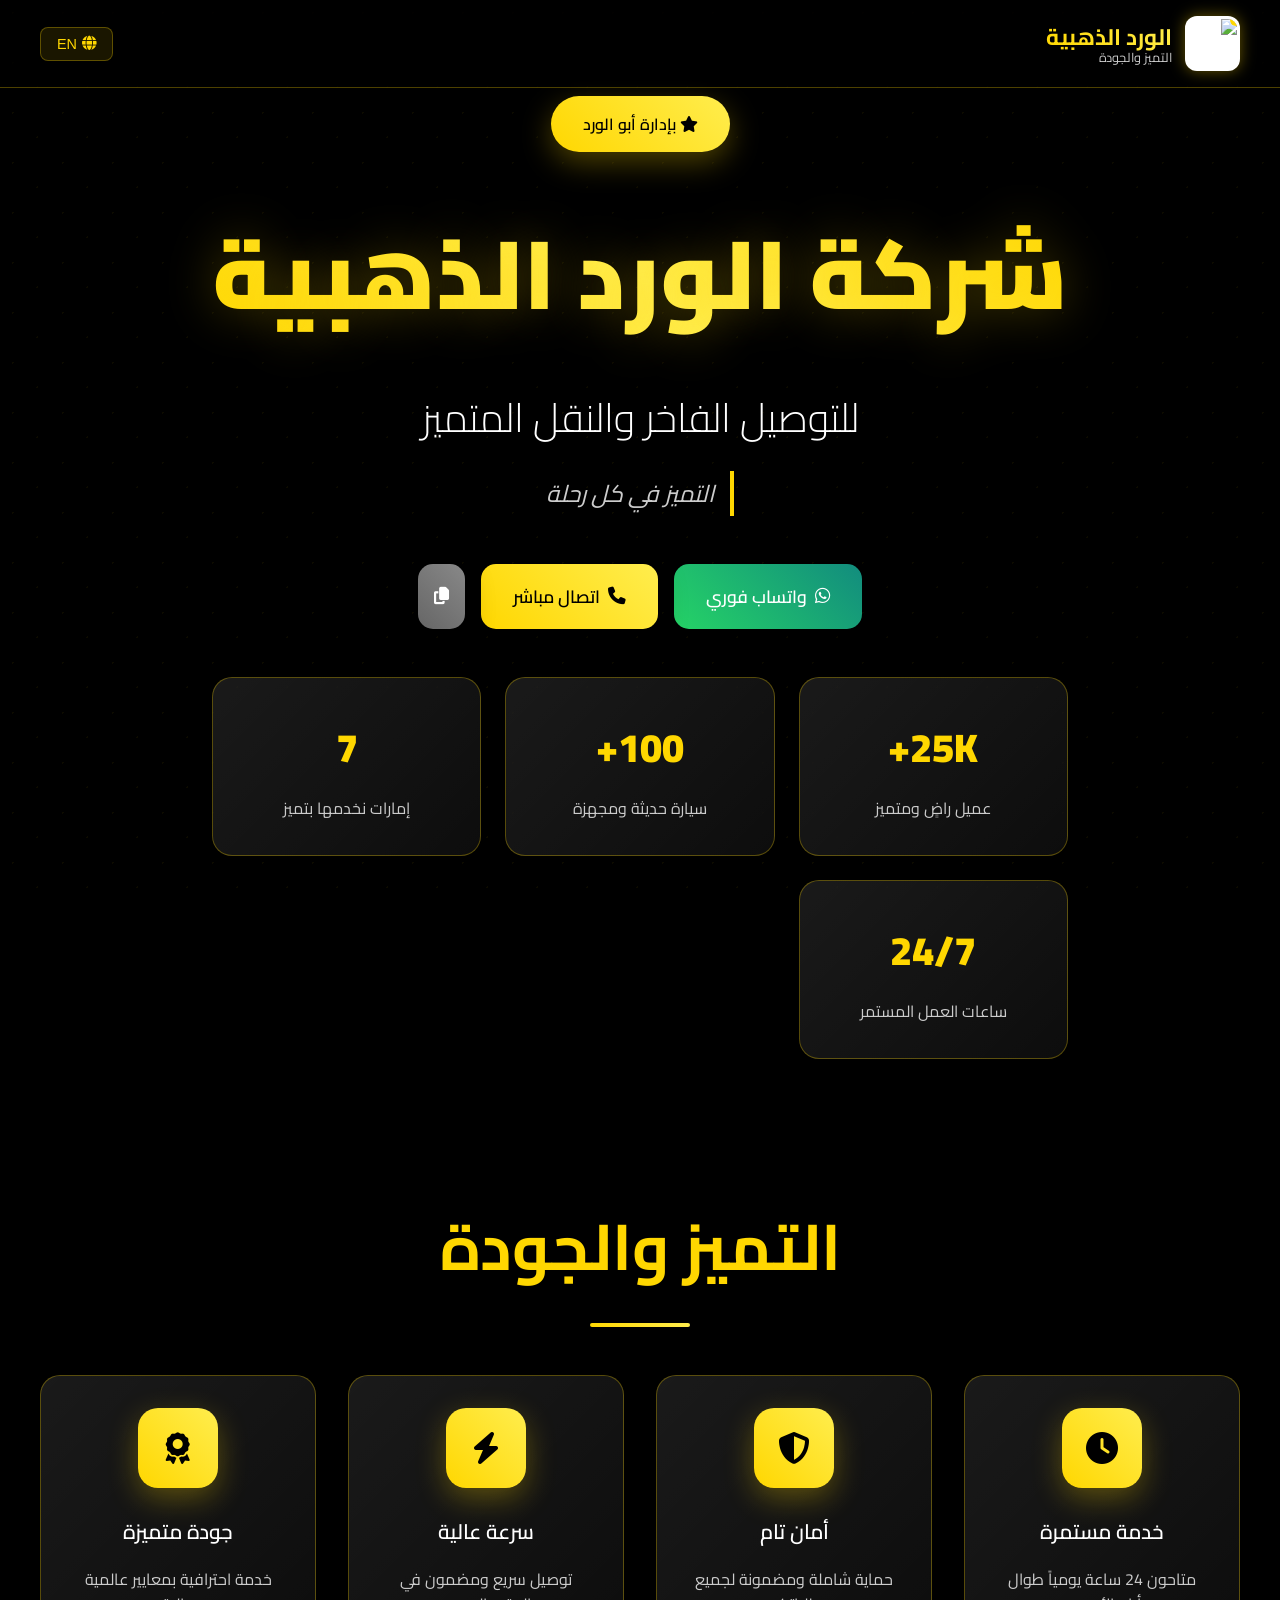
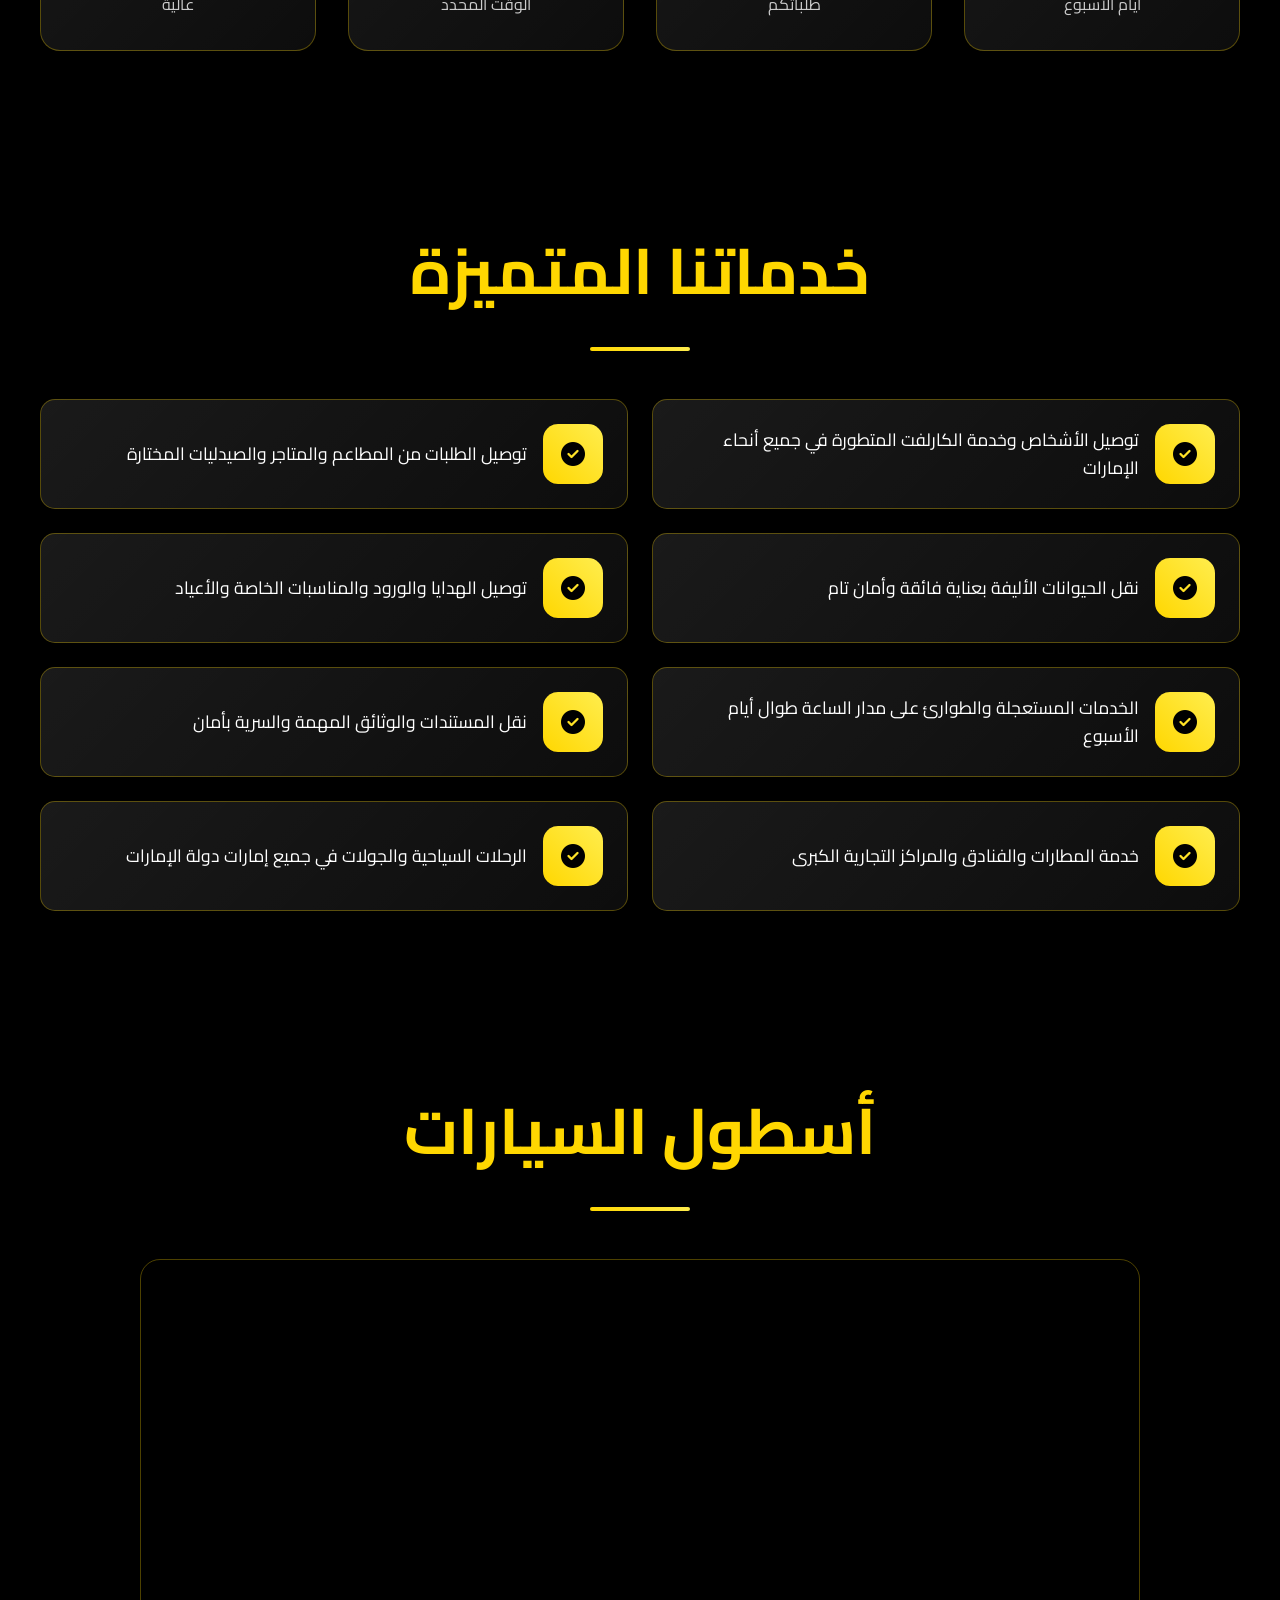
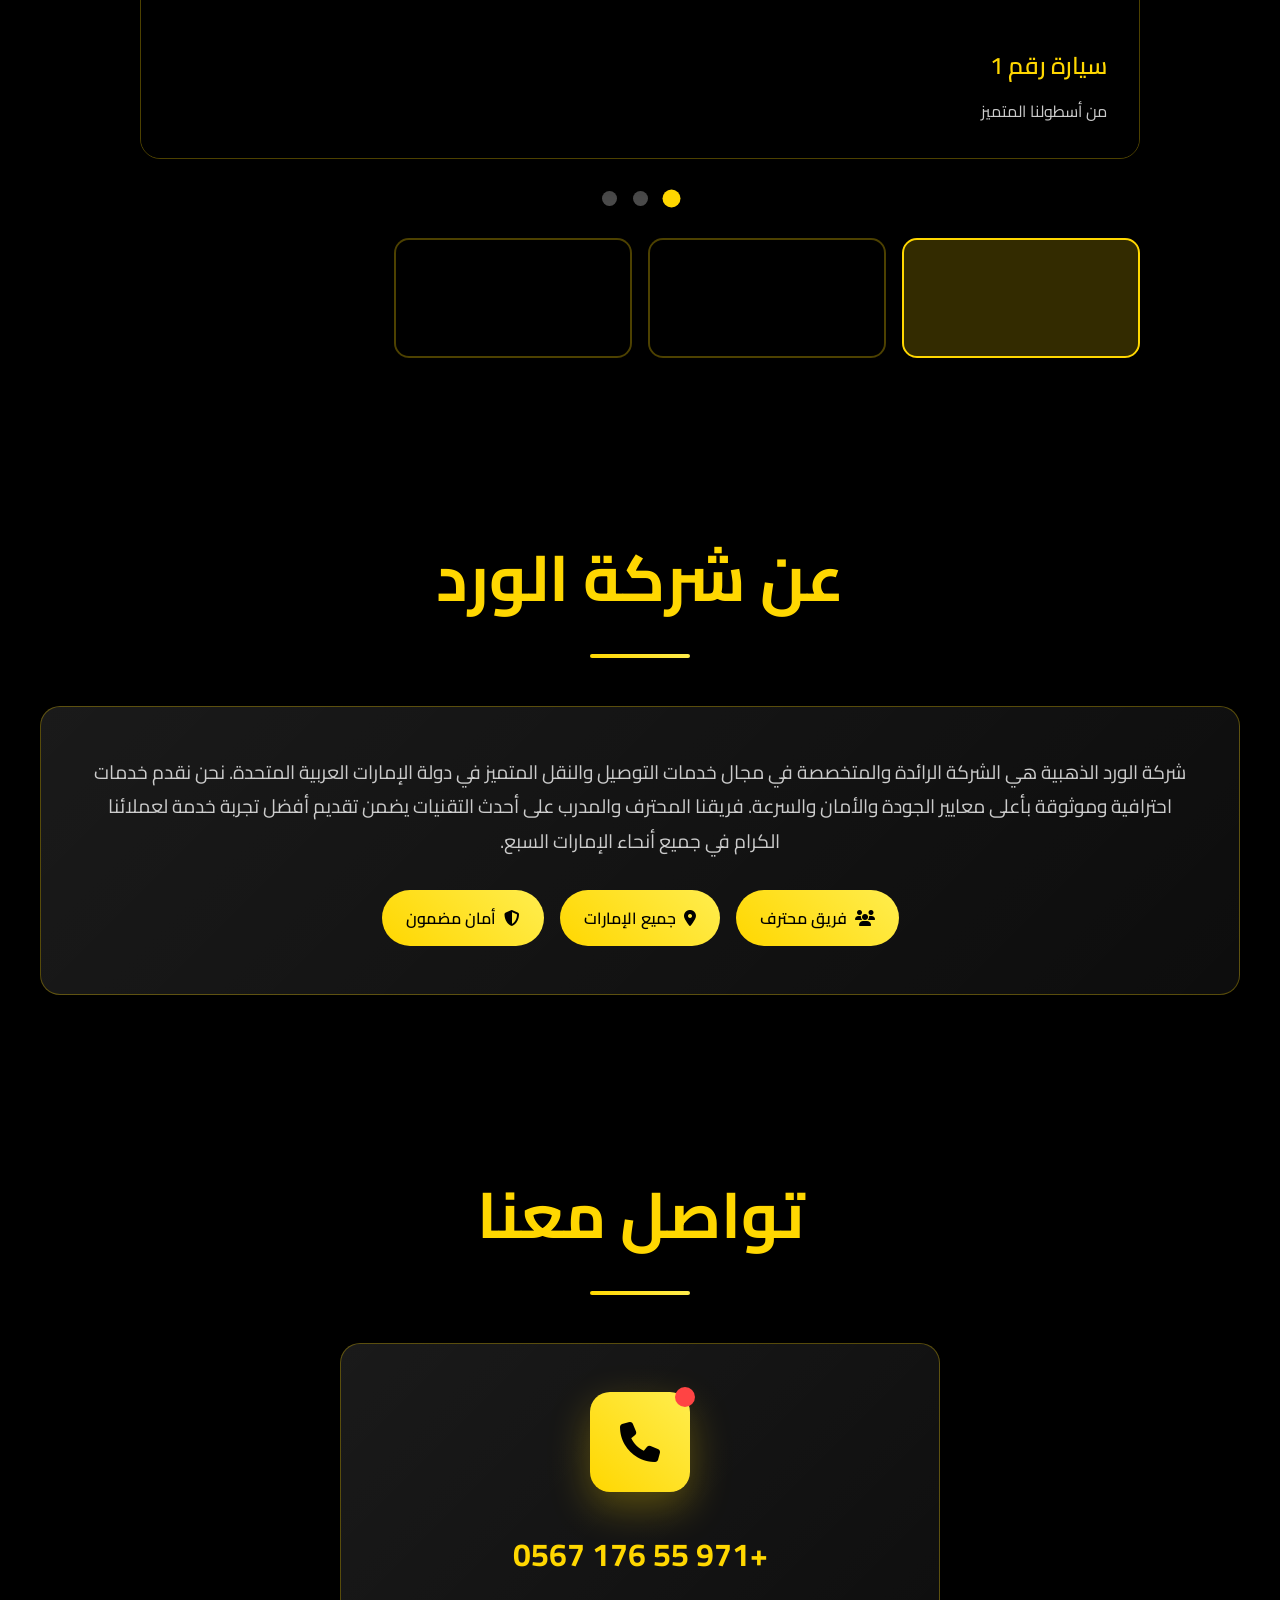
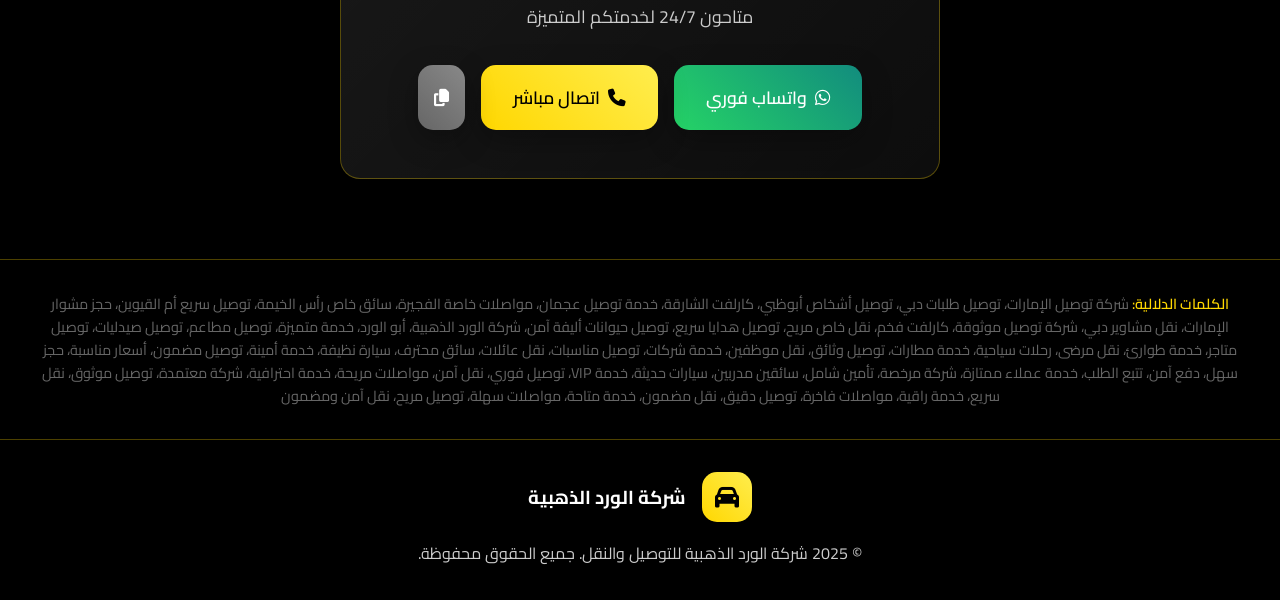
==== index.html @ 8a45887c "Rename ward2.html to index.html" ====
<!DOCTYPE html>
<html lang="ar" dir="rtl">
<head>
    <meta charset="UTF-8">
    <meta name="viewport" content="width=device-width, initial-scale=1.0">
    <title>شركة الورد الذهبية - للتوصيل الفاخر والنقل المتميز</title>
    <meta name="description" content="شركة الورد الذهبية للتوصيل والنقل في الإمارات - خدمة 24/7 - توصيل أشخاص وطلبات - بإدارة أبو الورد">
    <meta name="keywords" content="شركة توصيل الإمارات، توصيل طلبات دبي، توصيل أشخاص أبوظبي، كارلفت الشارقة، خدمة توصيل عجمان، مواصلات خاصة الفجيرة، سائق خاص رأس الخيمة، توصيل سريع أم القيوين، حجز مشوار الإمارات، نقل مشاوير دبي، شركة توصيل موثوقة، كارلفت فخم، نقل خاص مريح، توصيل هدايا سريع، توصيل حيوانات أليفة آمن، شركة الورد الذهبية، أبو الورد، خدمة متميزة">
    
    <!-- Google Fonts - Jazeera Font -->
    <link href="https://fonts.googleapis.com/css2?family=Amiri:wght@400;700&family=Cairo:wght@300;400;600;700;900&display=swap" rel="stylesheet">
    
    <!-- Font Awesome -->
    <link rel="stylesheet" href="https://cdnjs.cloudflare.com/ajax/libs/font-awesome/6.4.0/css/all.min.css">
    
    <style>
        * {
            margin: 0;
            padding: 0;
            box-sizing: border-box;
        }

        body {
            font-family: 'Cairo', 'Amiri', sans-serif;
            background: #000;
            color: #fff;
            overflow-x: hidden;
            direction: rtl;
        }

        /* Language Toggle */
        body.lang-en {
            direction: ltr;
        }

        body.lang-en .hero-slogan {
            border-left: 4px solid #ffd700;
            border-right: none;
            padding-left: 1rem;
            padding-right: 0;
        }

        body.lang-en .service-card {
            flex-direction: row-reverse;
        }

        /* Background Images Slideshow */
        .bg-slideshow {
            position: fixed;
            top: 0;
            left: 0;
            width: 100%;
            height: 100%;
            z-index: -2;
        }

        .bg-slide {
            position: absolute;
            top: 0;
            left: 0;
            width: 100%;
            height: 100%;
            background-size: cover;
            background-position: center;
            background-repeat: no-repeat;
            opacity: 0;
            transition: opacity 2s ease-in-out;
        }

        .bg-slide.active {
            opacity: 0.3;
        }

        .bg-slide:nth-child(1) {
            background-image: url('https://up6.cc/2025/05/174809647226441.jpg');
        }

        .bg-slide:nth-child(2) {
            background-image: url('https://up6.cc/2025/05/174809647231762.jpg');
        }

        .bg-slide:nth-child(3) {
            background-image: url('https://up6.cc/2025/05/174809647233043.jpg');
        }

        /* Overlay */
        .overlay {
            position: fixed;
            top: 0;
            left: 0;
            width: 100%;
            height: 100%;
            background: linear-gradient(135deg, rgba(0,0,0,0.8) 0%, rgba(0,0,0,0.6) 50%, rgba(0,0,0,0.8) 100%);
            z-index: -1;
        }

        /* Golden Pattern */
        .golden-pattern {
            position: fixed;
            top: 0;
            left: 0;
            width: 100%;
            height: 100%;
            background-image: 
                radial-gradient(circle at 25% 25%, #ffd700 1px, transparent 1px),
                radial-gradient(circle at 75% 75%, #ffd700 1px, transparent 1px);
            background-size: 50px 50px;
            opacity: 0.05;
            z-index: -1;
        }

        /* Navigation - Fixed sizing issues */
        .navbar {
            position: fixed;
            top: 0;
            width: 100%;
            padding: 0.8rem 1rem;
            background: rgba(0,0,0,0.3);
            backdrop-filter: blur(20px);
            border-bottom: 1px solid rgba(255,215,0,0.3);
            z-index: 1000;
            transition: all 0.3s ease;
        }

        .navbar.scrolled {
            background: rgba(0,0,0,0.95);
            border-bottom: 1px solid rgba(255,215,0,0.5);
        }

        .nav-container {
            display: flex;
            justify-content: space-between;
            align-items: center;
            max-width: 1200px;
            margin: 0 auto;
        }

        .logo {
            display: flex;
            align-items: center;
            gap: 0.8rem;
        }

        .logo-img {
            width: 45px;
            height: 45px;
            border-radius: 12px;
            background: #fff;
            padding: 3px;
            box-shadow: 0 0 15px rgba(255,215,0,0.4);
            position: relative;
        }

        .logo-img::after {
            content: '';
            position: absolute;
            top: -2px;
            right: -2px;
            width: 12px;
            height: 12px;
            background: #ffd700;
            border-radius: 50%;
            animation: pulse 2s infinite;
        }

        .logo-text h1 {
            font-size: 1.2rem;
            font-weight: 700;
            background: linear-gradient(45deg, #ffd700, #ffed4e);
            -webkit-background-clip: text;
            -webkit-text-fill-color: transparent;
            background-clip: text;
            margin: 0;
            line-height: 1.2;
        }

        .logo-text p {
            font-size: 0.7rem;
            color: #ccc;
            margin: 0;
            line-height: 1;
        }

        .nav-buttons {
            display: flex;
            gap: 0.5rem;
            align-items: center;
        }

        .lang-btn {
            padding: 0.4rem 0.8rem;
            background: rgba(255,215,0,0.1);
            border: 1px solid rgba(255,215,0,0.3);
            border-radius: 8px;
            color: #ffd700;
            text-decoration: none;
            transition: all 0.3s ease;
            font-size: 0.8rem;
            cursor: pointer;
            display: flex;
            align-items: center;
            gap: 0.3rem;
        }

        .lang-btn:hover {
            background: rgba(255,215,0,0.2);
            border-color: rgba(255,215,0,0.5);
        }

        /* Hero Section - Fixed padding to account for navbar */
        .hero {
            min-height: 100vh;
            display: flex;
            align-items: center;
            justify-content: center;
            text-align: center;
            padding: 5rem 2rem 2rem;
            position: relative;
        }

        .hero-content {
            max-width: 1000px;
            z-index: 10;
        }

        .management-badge {
            display: inline-block;
            padding: 0.8rem 2rem;
            background: linear-gradient(45deg, #ffd700, #ffed4e);
            color: #000;
            border-radius: 50px;
            font-weight: 600;
            margin-bottom: 2rem;
            box-shadow: 0 10px 30px rgba(255,215,0,0.3);
            animation: float 3s ease-in-out infinite;
        }

        .hero-title {
            font-size: clamp(2.5rem, 8vw, 6rem);
            font-weight: 900;
            margin-bottom: 1rem;
            background: linear-gradient(45deg, #ffd700, #ffed4e, #ffd700);
            -webkit-background-clip: text;
            -webkit-text-fill-color: transparent;
            background-clip: text;
            text-shadow: 0 0 50px rgba(255,215,0,0.3);
        }

        .hero-subtitle {
            font-size: clamp(1.2rem, 4vw, 2.5rem);
            margin-bottom: 1rem;
            color: #fff;
            font-weight: 300;
        }

        .hero-slogan {
            font-size: clamp(1rem, 3vw, 1.5rem);
            color: #ccc;
            margin-bottom: 3rem;
            font-style: italic;
            border-right: 4px solid #ffd700;
            padding-right: 1rem;
            display: inline-block;
        }

        .cta-buttons {
            display: flex;
            gap: 1rem;
            justify-content: center;
            flex-wrap: wrap;
            margin-bottom: 3rem;
        }

        .btn {
            padding: 1rem 2rem;
            border: none;
            border-radius: 15px;
            font-size: 1.1rem;
            font-weight: 600;
            text-decoration: none;
            display: inline-flex;
            align-items: center;
            gap: 0.5rem;
            transition: all 0.3s ease;
            cursor: pointer;
            box-shadow: 0 10px 30px rgba(0,0,0,0.3);
        }

        .btn:hover {
            transform: translateY(-3px);
            box-shadow: 0 15px 40px rgba(0,0,0,0.4);
        }

        .btn-whatsapp {
            background: linear-gradient(45deg, #25D366, #128C7E);
            color: #fff;
        }

        .btn-call {
            background: linear-gradient(45deg, #ffd700, #ffed4e);
            color: #000;
        }

        .btn-copy {
            background: linear-gradient(45deg, #666, #888);
            color: #fff;
            padding: 1rem;
        }

        /* Stats Grid */
        .stats-grid {
            display: grid;
            grid-template-columns: repeat(auto-fit, minmax(200px, 1fr));
            gap: 1.5rem;
            margin-top: 2rem;
        }

        .stat-card {
            background: linear-gradient(135deg, rgba(255,255,255,0.1) 0%, rgba(255,255,255,0.05) 100%);
            backdrop-filter: blur(20px);
            border: 1px solid rgba(255,215,0,0.3);
            border-radius: 20px;
            padding: 2rem;
            text-align: center;
            transition: all 0.3s ease;
        }

        .stat-card:hover {
            transform: translateY(-10px);
            border-color: rgba(255,215,0,0.5);
            box-shadow: 0 20px 40px rgba(255,215,0,0.1);
        }

        .stat-number {
            font-size: 2.5rem;
            font-weight: 900;
            color: #ffd700;
            margin-bottom: 0.5rem;
        }

        .stat-label {
            color: #ccc;
            font-size: 1rem;
        }

        /* Section Styles */
        .section {
            padding: 5rem 2rem;
            position: relative;
        }

        .container {
            max-width: 1200px;
            margin: 0 auto;
        }

        .section-title {
            text-align: center;
            font-size: clamp(2rem, 5vw, 4rem);
            font-weight: 700;
            margin-bottom: 1rem;
            color: #ffd700;
        }

        .section-divider {
            width: 100px;
            height: 4px;
            background: linear-gradient(45deg, #ffd700, #ffed4e);
            margin: 0 auto 3rem;
            border-radius: 2px;
        }

        /* Features Grid */
        .features-grid {
            display: grid;
            grid-template-columns: repeat(auto-fit, minmax(250px, 1fr));
            gap: 2rem;
        }

        .feature-card {
            background: linear-gradient(135deg, rgba(255,255,255,0.1) 0%, rgba(255,255,255,0.05) 100%);
            backdrop-filter: blur(20px);
            border: 1px solid rgba(255,215,0,0.3);
            border-radius: 20px;
            padding: 2rem;
            text-align: center;
            transition: all 0.3s ease;
        }

        .feature-card:hover {
            transform: translateY(-10px);
            border-color: rgba(255,215,0,0.6);
        }

        .feature-icon {
            width: 80px;
            height: 80px;
            background: linear-gradient(45deg, #ffd700, #ffed4e);
            border-radius: 20px;
            display: flex;
            align-items: center;
            justify-content: center;
            margin: 0 auto 1.5rem;
            font-size: 2rem;
            color: #000;
            box-shadow: 0 10px 30px rgba(255,215,0,0.3);
        }

        .feature-title {
            font-size: 1.3rem;
            font-weight: 600;
            margin-bottom: 1rem;
            color: #fff;
        }

        .feature-desc {
            color: #ccc;
            line-height: 1.6;
        }

        /* Services Grid */
        .services-grid {
            display: grid;
            grid-template-columns: repeat(auto-fit, minmax(400px, 1fr));
            gap: 1.5rem;
        }

        .service-card {
            background: linear-gradient(135deg, rgba(255,255,255,0.1) 0%, rgba(255,255,255,0.05) 100%);
            backdrop-filter: blur(20px);
            border: 1px solid rgba(255,215,0,0.3);
            border-radius: 15px;
            padding: 1.5rem;
            display: flex;
            align-items: center;
            gap: 1rem;
            transition: all 0.3s ease;
        }

        .service-card:hover {
            transform: translateY(-5px);
            border-color: rgba(255,215,0,0.6);
        }

        .service-icon {
            width: 60px;
            height: 60px;
            background: linear-gradient(45deg, #ffd700, #ffed4e);
            border-radius: 15px;
            display: flex;
            align-items: center;
            justify-content: center;
            font-size: 1.5rem;
            color: #000;
            flex-shrink: 0;
        }

        .service-text {
            color: #fff;
            font-size: 1.1rem;
            line-height: 1.6;
        }

        /* Gallery */
        .gallery-container {
            max-width: 1000px;
            margin: 0 auto;
        }

        .main-gallery {
            position: relative;
            height: 500px;
            border-radius: 20px;
            overflow: hidden;
            margin-bottom: 2rem;
            border: 1px solid rgba(255,215,0,0.3);
            box-shadow: 0 20px 40px rgba(0,0,0,0.3);
        }

        .gallery-slide {
            position: absolute;
            top: 0;
            left: 0;
            width: 100%;
            height: 100%;
            background-size: cover;
            background-position: center;
            opacity: 0;
            transition: opacity 1s ease-in-out;
        }

        .gallery-slide.active {
            opacity: 1;
        }

        .gallery-overlay {
            position: absolute;
            bottom: 0;
            left: 0;
            right: 0;
            background: linear-gradient(transparent, rgba(0,0,0,0.8));
            padding: 2rem;
            color: #fff;
        }

        .gallery-title {
            font-size: 1.5rem;
            font-weight: 600;
            color: #ffd700;
            margin-bottom: 0.5rem;
        }

        .gallery-desc {
            color: #ccc;
        }

        .gallery-dots {
            display: flex;
            justify-content: center;
            gap: 1rem;
            margin-bottom: 2rem;
        }

        .gallery-dot {
            width: 15px;
            height: 15px;
            border-radius: 50%;
            background: rgba(255,255,255,0.3);
            cursor: pointer;
            transition: all 0.3s ease;
        }

        .gallery-dot.active {
            background: #ffd700;
            transform: scale(1.2);
        }

        .gallery-thumbs {
            display: grid;
            grid-template-columns: repeat(4, 1fr);
            gap: 1rem;
        }

        .gallery-thumb {
            height: 120px;
            border-radius: 15px;
            background-size: cover;
            background-position: center;
            cursor: pointer;
            border: 2px solid rgba(255,215,0,0.3);
            transition: all 0.3s ease;
            position: relative;
            overflow: hidden;
        }

        .gallery-thumb:hover {
            border-color: rgba(255,215,0,0.6);
            transform: scale(1.05);
        }

        .gallery-thumb.active {
            border-color: #ffd700;
        }

        .gallery-thumb::after {
            content: '';
            position: absolute;
            top: 0;
            left: 0;
            right: 0;
            bottom: 0;
            background: rgba(0,0,0,0.3);
            transition: all 0.3s ease;
        }

        .gallery-thumb.active::after {
            background: rgba(255,215,0,0.2);
        }

        /* About Section */
        .about-card {
            background: linear-gradient(135deg, rgba(255,255,255,0.1) 0%, rgba(255,255,255,0.05) 100%);
            backdrop-filter: blur(20px);
            border: 1px solid rgba(255,215,0,0.3);
            border-radius: 20px;
            padding: 3rem;
            text-align: center;
        }

        .about-text {
            font-size: 1.2rem;
            line-height: 1.8;
            color: #ccc;
            margin-bottom: 2rem;
        }

        .about-badges {
            display: flex;
            justify-content: center;
            gap: 1rem;
            flex-wrap: wrap;
        }

        .about-badge {
            padding: 0.8rem 1.5rem;
            background: linear-gradient(45deg, #ffd700, #ffed4e);
            color: #000;
            border-radius: 50px;
            font-weight: 600;
            display: flex;
            align-items: center;
            gap: 0.5rem;
        }

        /* Contact Section */
        .contact-card {
            background: linear-gradient(135deg, rgba(255,255,255,0.1) 0%, rgba(255,255,255,0.05) 100%);
            backdrop-filter: blur(20px);
            border: 1px solid rgba(255,215,0,0.3);
            border-radius: 20px;
            padding: 3rem;
            text-align: center;
            max-width: 600px;
            margin: 0 auto;
        }

        .contact-icon {
            width: 100px;
            height: 100px;
            background: linear-gradient(45deg, #ffd700, #ffed4e);
            border-radius: 20px;
            display: flex;
            align-items: center;
            justify-content: center;
            margin: 0 auto 2rem;
            font-size: 2.5rem;
            color: #000;
            box-shadow: 0 15px 40px rgba(255,215,0,0.3);
            position: relative;
        }

        .contact-icon::after {
            content: '';
            position: absolute;
            top: -5px;
            right: -5px;
            width: 20px;
            height: 20px;
            background: #ff4444;
            border-radius: 50%;
            animation: pulse 2s infinite;
        }

        .contact-number {
            font-size: 2rem;
            font-weight: 700;
            color: #ffd700;
            margin-bottom: 1rem;
        }

        .contact-desc {
            color: #ccc;
            font-size: 1.1rem;
            margin-bottom: 2rem;
        }

        .contact-buttons {
            display: flex;
            gap: 1rem;
            justify-content: center;
            flex-wrap: wrap;
        }

        /* Keywords Section */
        .keywords-section {
            padding: 2rem;
            background: rgba(0,0,0,0.5);
            border-top: 1px solid rgba(255,215,0,0.3);
        }

        .keywords-text {
            text-align: center;
            color: #666;
            font-size: 0.9rem;
            line-height: 1.6;
            max-width: 1200px;
            margin: 0 auto;
        }

        .keywords-label {
            color: #ffd700;
            font-weight: 600;
        }

        /* Footer */
        .footer {
            padding: 2rem;
            background: rgba(0,0,0,0.8);
            border-top: 1px solid rgba(255,215,0,0.3);
            text-align: center;
        }

        .footer-logo {
            display: flex;
            align-items: center;
            justify-content: center;
            gap: 1rem;
            margin-bottom: 1rem;
        }

        .footer-logo-icon {
            width: 50px;
            height: 50px;
            background: linear-gradient(45deg, #ffd700, #ffed4e);
            border-radius: 15px;
            display: flex;
            align-items: center;
            justify-content: center;
            font-size: 1.5rem;
            color: #000;
        }

        .footer-text {
            color: #ccc;
        }

        /* Animations */
        @keyframes float {
            0%, 100% { transform: translateY(0px); }
            50% { transform: translateY(-10px); }
        }

        @keyframes pulse {
            0%, 100% { opacity: 1; transform: scale(1); }
            50% { opacity: 0.7; transform: scale(1.1); }
        }

        /* Toast Notification */
        .toast {
            position: fixed;
            top: 100px;
            right: 20px;
            background: linear-gradient(45deg, #ffd700, #ffed4e);
            color: #000;
            padding: 1rem 2rem;
            border-radius: 10px;
            font-weight: 600;
            box-shadow: 0 10px 30px rgba(255,215,0,0.3);
            transform: translateX(400px);
            transition: transform 0.3s ease;
            z-index: 10000;
        }

        .toast.show {
            transform: translateX(0);
        }

        /* Responsive Design - Fixed for mobile and desktop */
        @media (max-width: 768px) {
            .navbar {
                padding: 0.6rem 0.8rem;
            }

            .nav-container {
                gap: 0.5rem;
            }

            .logo {
                gap: 0.5rem;
            }

            .logo-img {
                width: 35px;
                height: 35px;
            }

            .logo-text h1 {
                font-size: 1rem;
            }

            .logo-text p {
                font-size: 0.6rem;
            }

            .lang-btn {
                padding: 0.3rem 0.6rem;
                font-size: 0.7rem;
            }

            .hero {
                padding: 4rem 1rem 2rem;
                min-height: 90vh;
            }

            .management-badge {
                padding: 0.6rem 1.5rem;
                font-size: 0.9rem;
            }

            .cta-buttons {
                flex-direction: column;
                align-items: center;
            }

            .btn {
                width: 100%;
                max-width: 300px;
                justify-content: center;
            }

            .stats-grid {
                grid-template-columns: repeat(2, 1fr);
                gap: 1rem;
            }

            .stat-card {
                padding: 1.5rem;
            }

            .stat-number {
                font-size: 2rem;
            }

            .features-grid {
                grid-template-columns: 1fr;
            }

            .services-grid {
                grid-template-columns: 1fr;
            }

            .service-card {
                flex-direction: column;
                text-align: center;
                padding: 1.2rem;
            }

            .gallery-thumbs {
                grid-template-columns: repeat(2, 1fr);
            }

            .main-gallery {
                height: 300px;
            }

            .about-badges {
                flex-direction: column;
                align-items: center;
            }

            .contact-buttons {
                flex-direction: column;
                align-items: center;
            }

            .contact-card {
                padding: 2rem 1rem;
            }

            .contact-number {
                font-size: 1.5rem;
            }

            .section {
                padding: 3rem 1rem;
            }
        }

        @media (max-width: 480px) {
            .navbar {
                padding: 0.5rem;
            }

            .logo-img {
                width: 30px;
                height: 30px;
            }

            .logo-text h1 {
                font-size: 0.9rem;
            }

            .logo-text p {
                font-size: 0.5rem;
            }

            .lang-btn {
                padding: 0.25rem 0.5rem;
                font-size: 0.65rem;
            }

            .hero {
                padding: 3.5rem 0.5rem 1rem;
            }

            .stats-grid {
                grid-template-columns: 1fr;
                gap: 0.8rem;
            }

            .stat-card {
                padding: 1rem;
            }

            .gallery-thumbs {
                grid-template-columns: 1fr;
            }

            .main-gallery {
                height: 250px;
            }

            .contact-card {
                padding: 1.5rem 0.8rem;
            }

            .section {
                padding: 2rem 0.5rem;
            }
        }

        /* Desktop specific adjustments */
        @media (min-width: 1200px) {
            .navbar {
                padding: 1rem 2rem;
            }

            .logo-img {
                width: 55px;
                height: 55px;
            }

            .logo-text h1 {
                font-size: 1.4rem;
            }

            .logo-text p {
                font-size: 0.8rem;
            }

            .lang-btn {
                padding: 0.5rem 1rem;
                font-size: 0.9rem;
            }

            .hero {
                padding: 6rem 2rem 3rem;
            }
        }
    </style>
</head>
<body>
    <!-- Background Slideshow -->
    <div class="bg-slideshow">
        <div class="bg-slide active"></div>
        <div class="bg-slide"></div>
        <div class="bg-slide"></div>
    </div>

    <!-- Overlay -->
    <div class="overlay"></div>

    <!-- Golden Pattern -->
    <div class="golden-pattern"></div>

    <!-- Navigation -->
    <nav class="navbar" id="navbar">
        <div class="nav-container">
            <div class="logo">
                <img src="https://up6.cc/2025/05/174809632749911.jpg" alt="شركة الورد الذهبية" class="logo-img">
                <div class="logo-text">
                    <h1 id="logo-title">الورد الذهبية</h1>
                    <p id="logo-subtitle">التميز والجودة</p>
                </div>
            </div>
            <div class="nav-buttons">
                <button class="lang-btn" onclick="toggleLanguage()">
                    <i class="fas fa-globe"></i>
                    <span id="lang-text">EN</span>
                </button>
            </div>
        </div>
    </nav>

    <!-- Hero Section -->
    <section class="hero">
        <div class="hero-content">
            <div class="management-badge">
                <i class="fas fa-star"></i>
                <span id="management-text">بإدارة أبو الورد</span>
            </div>

            <h1 class="hero-title" id="hero-title">شركة الورد الذهبية</h1>
            <h2 class="hero-subtitle" id="hero-subtitle">للتوصيل الفاخر والنقل المتميز</h2>
            <p class="hero-slogan" id="hero-slogan">التميز في كل رحلة</p>

            <div class="cta-buttons">
                <a href="https://wa.me/971551760567" target="_blank" class="btn btn-whatsapp">
                    <i class="fab fa-whatsapp"></i>
                    <span id="whatsapp-text">واتساب فوري</span>
                </a>
                <a href="tel:+971551760567" class="btn btn-call">
                    <i class="fas fa-phone"></i>
                    <span id="call-text">اتصال مباشر</span>
                </a>
                <button onclick="copyNumber()" class="btn btn-copy" title="نسخ الرقم">
                    <i class="fas fa-copy"></i>
                </button>
            </div>

            <div class="stats-grid">
                <div class="stat-card">
                    <div class="stat-number">25K+</div>
                    <div class="stat-label" id="stat1">عميل راضٍ ومتميز</div>
                </div>
                <div class="stat-card">
                    <div class="stat-number">100+</div>
                    <div class="stat-label" id="stat2">سيارة حديثة ومجهزة</div>
                </div>
                <div class="stat-card">
                    <div class="stat-number">7</div>
                    <div class="stat-label" id="stat3">إمارات نخدمها بتميز</div>
                </div>
                <div class="stat-card">
                    <div class="stat-number">24/7</div>
                    <div class="stat-label" id="stat4">ساعات العمل المستمر</div>
                </div>
            </div>
        </div>
    </section>

    <!-- Features Section -->
    <section class="section">
        <div class="container">
            <h2 class="section-title" id="features-title">التميز والجودة</h2>
            <div class="section-divider"></div>

            <div class="features-grid">
                <div class="feature-card">
                    <div class="feature-icon">
                        <i class="fas fa-clock"></i>
                    </div>
                    <h3 class="feature-title" id="feature1-title">خدمة مستمرة</h3>
                    <p class="feature-desc" id="feature1-desc">متاحون 24 ساعة يومياً طوال أيام الأسبوع</p>
                </div>

                <div class="feature-card">
                    <div class="feature-icon">
                        <i class="fas fa-shield-alt"></i>
                    </div>
                    <h3 class="feature-title" id="feature2-title">أمان تام</h3>
                    <p class="feature-desc" id="feature2-desc">حماية شاملة ومضمونة لجميع طلباتكم</p>
                </div>

                <div class="feature-card">
                    <div class="feature-icon">
                        <i class="fas fa-bolt"></i>
                    </div>
                    <h3 class="feature-title" id="feature3-title">سرعة عالية</h3>
                    <p class="feature-desc" id="feature3-desc">توصيل سريع ومضمون في الوقت المحدد</p>
                </div>

                <div class="feature-card">
                    <div class="feature-icon">
                        <i class="fas fa-award"></i>
                    </div>
                    <h3 class="feature-title" id="feature4-title">جودة متميزة</h3>
                    <p class="feature-desc" id="feature4-desc">خدمة احترافية بمعايير عالمية عالية</p>
                </div>
            </div>
        </div>
    </section>

    <!-- Services Section -->
    <section class="section">
        <div class="container">
            <h2 class="section-title" id="services-title">خدماتنا المتميزة</h2>
            <div class="section-divider"></div>

            <div class="services-grid" id="services-grid">
                <!-- Services will be populated by JavaScript -->
            </div>
        </div>
    </section>

    <!-- Gallery Section -->
    <section class="section">
        <div class="container">
            <h2 class="section-title" id="gallery-title">أسطول السيارات</h2>
            <div class="section-divider"></div>

            <div class="gallery-container">
                <div class="main-gallery">
                    <div class="gallery-slide active" style="background-image: url('https://up6.cc/2025/05/174809647226441.jpg')"></div>
                    <div class="gallery-slide" style="background-image: url('https://up6.cc/2025/05/174809647231762.jpg')"></div>
                    <div class="gallery-slide" style="background-image: url('https://up6.cc/2025/05/174809647233043.jpg')"></div>
                    
                    <div class="gallery-overlay">
                        <h3 class="gallery-title" id="gallery-slide-title">سيارة رقم 1</h3>
                        <p class="gallery-desc" id="gallery-slide-desc">من أسطولنا المتميز</p>
                    </div>
                </div>

                <div class="gallery-dots">
                    <div class="gallery-dot active" onclick="showGallerySlide(0)"></div>
                    <div class="gallery-dot" onclick="showGallerySlide(1)"></div>
                    <div class="gallery-dot" onclick="showGallerySlide(2)"></div>
                </div>

                <div class="gallery-thumbs">
                    <div class="gallery-thumb active" style="background-image: url('https://up6.cc/2025/05/174809647226441.jpg')" onclick="showGallerySlide(0)"></div>
                    <div class="gallery-thumb" style="background-image: url('https://up6.cc/2025/05/174809647231762.jpg')" onclick="showGallerySlide(1)"></div>
                    <div class="gallery-thumb" style="background-image: url('https://up6.cc/2025/05/174809647233043.jpg')" onclick="showGallerySlide(2)"></div>
                </div>
            </div>
        </div>
    </section>

    <!-- About Section -->
    <section class="section">
        <div class="container">
            <h2 class="section-title" id="about-title">عن شركة الورد</h2>
            <div class="section-divider"></div>

            <div class="about-card">
                <p class="about-text" id="about-text">
                    شركة الورد الذهبية هي الشركة الرائدة والمتخصصة في مجال خدمات التوصيل والنقل المتميز في دولة الإمارات العربية المتحدة. نحن نقدم خدمات احترافية وموثوقة بأعلى معايير الجودة والأمان والسرعة. فريقنا المحترف والمدرب على أحدث التقنيات يضمن تقديم أفضل تجربة خدمة لعملائنا الكرام في جميع أنحاء الإمارات السبع.
                </p>

                <div class="about-badges">
                    <div class="about-badge">
                        <i class="fas fa-users"></i>
                        <span id="badge1">فريق محترف</span>
                    </div>
                    <div class="about-badge">
                        <i class="fas fa-map-marker-alt"></i>
                        <span id="badge2">جميع الإمارات</span>
                    </div>
                    <div class="about-badge">
                        <i class="fas fa-shield-alt"></i>
                        <span id="badge3">أمان مضمون</span>
                    </div>
                </div>
            </div>
        </div>
    </section>

    <!-- Contact Section -->
    <section class="section">
        <div class="container">
            <h2 class="section-title" id="contact-title">تواصل معنا</h2>
            <div class="section-divider"></div>

            <div class="contact-card">
                <div class="contact-icon">
                    <i class="fas fa-phone"></i>
                </div>
                <h3 class="contact-number">+971 55 176 0567</h3>
                <p class="contact-desc" id="contact-desc">متاحون 24/7 لخدمتكم المتميزة</p>

                <div class="contact-buttons">
                    <a href="https://wa.me/971551760567" target="_blank" class="btn btn-whatsapp">
                        <i class="fab fa-whatsapp"></i>
                        <span id="contact-whatsapp">واتساب فوري</span>
                    </a>
                    <a href="tel:+971551760567" class="btn btn-call">
                        <i class="fas fa-phone"></i>
                        <span id="contact-call">اتصال مباشر</span>
                    </a>
                    <button onclick="copyNumber()" class="btn btn-copy" title="نسخ الرقم">
                        <i class="fas fa-copy"></i>
                    </button>
                </div>
            </div>
        </div>
    </section>

    <!-- Keywords Section -->
    <section class="keywords-section">
        <div class="keywords-text">
            <span class="keywords-label" id="keywords-label">الكلمات الدلالية:</span>
            <span id="keywords-content">
                شركة توصيل الإمارات، توصيل طلبات دبي، توصيل أشخاص أبوظبي، كارلفت الشارقة، خدمة توصيل عجمان، مواصلات خاصة الفجيرة، سائق خاص رأس الخيمة، توصيل سريع أم القيوين، حجز مشوار الإمارات، نقل مشاوير دبي، شركة توصيل موثوقة، كارلفت فخم، نقل خاص مريح، توصيل هدايا سريع، توصيل حيوانات أليفة آمن، شركة الورد الذهبية، أبو الورد، خدمة متميزة، توصيل مطاعم، توصيل صيدليات، توصيل متاجر، خدمة طوارئ، نقل مرضى، رحلات سياحية، خدمة مطارات، توصيل وثائق، نقل موظفين، خدمة شركات، توصيل مناسبات، نقل عائلات، سائق محترف، سيارة نظيفة، خدمة أمينة، توصيل مضمون، أسعار مناسبة، حجز سهل، دفع آمن، تتبع الطلب، خدمة عملاء ممتازة، شركة مرخصة، تأمين شامل، سائقين مدربين، سيارات حديثة، خدمة VIP، توصيل فوري، نقل آمن، مواصلات مريحة، خدمة احترافية، شركة معتمدة، توصيل موثوق، نقل سريع، خدمة راقية، مواصلات فاخرة، توصيل دقيق، نقل مضمون، خدمة متاحة، مواصلات سهلة، توصيل مريح، نقل آمن ومضمون
            </span>
        </div>
    </section>

    <!-- Footer -->
    <footer class="footer">
        <div class="footer-logo">
            <div class="footer-logo-icon">
                <i class="fas fa-car"></i>
            </div>
            <h3 id="footer-title">شركة الورد الذهبية</h3>
        </div>
        <p class="footer-text" id="footer-text">© 2025 شركة الورد الذهبية للتوصيل والنقل. جميع الحقوق محفوظة.</p>
    </footer>

    <!-- Toast Notification -->
    <div id="toast" class="toast">
        <span id="toast-message">تم نسخ الرقم بنجاح!</span>
    </div>

    <script>
        // Language translations
        const translations = {
            ar: {
                logoTitle: "الورد الذهبية",
                logoSubtitle: "التميز والجودة",
                langText: "EN",
                managementText: "بإدارة أبو الورد",
                heroTitle: "شركة الورد الذهبية",
                heroSubtitle: "للتوصيل الفاخر والنقل المتميز",
                heroSlogan: "التميز في كل رحلة",
                whatsappText: "واتساب فوري",
                callText: "اتصال مباشر",
                stat1: "عميل راضٍ ومتميز",
                stat2: "سيارة حديثة ومجهزة",
                stat3: "إمارات نخدمها بتميز",
                stat4: "ساعات العمل المستمر",
                featuresTitle: "التميز والجودة",
                feature1Title: "خدمة مستمرة",
                feature1Desc: "متاحون 24 ساعة يومياً طوال أيام الأسبوع",
                feature2Title: "أمان تام",
                feature2Desc: "حماية شاملة ومضمونة لجميع طلباتكم",
                feature3Title: "سرعة عالية",
                feature3Desc: "توصيل سريع ومضمون في الوقت المحدد",
                feature4Title: "جودة متميزة",
                feature4Desc: "خدمة احترافية بمعايير عالمية عالية",
                servicesTitle: "خدماتنا المتميزة",
                galleryTitle: "أسطول السيارات",
                gallerySlideTitle: "سيارة رقم",
                gallerySlideDesc: "من أسطولنا المتميز",
                aboutTitle: "عن شركة الورد",
                aboutText: "شركة الورد الذهبية هي الشركة الرائدة والمتخصصة في مجال خدمات التوصيل والنقل المتميز في دولة الإمارات العربية المتحدة. نحن نقدم خدمات احترافية وموثوقة بأعلى معايير الجودة والأمان والسرعة. فريقنا المحترف والمدرب على أحدث التقنيات يضمن تقديم أفضل تجربة خدمة لعملائنا الكرام في جميع أنحاء الإمارات السبع.",
                badge1: "فريق محترف",
                badge2: "جميع الإمارات",
                badge3: "أمان مضمون",
                contactTitle: "تواصل معنا",
                contactDesc: "متاحون 24/7 لخدمتكم المتميزة",
                contactWhatsapp: "واتساب فوري",
                contactCall: "اتصال مباشر",
                keywordsLabel: "الكلمات الدلالية:",
                keywordsContent: "شركة توصيل الإمارات، توصيل طلبات دبي، توصيل أشخاص أبوظبي، كارلفت الشارقة، خدمة توصيل عجمان، مواصلات خاصة الفجيرة، سائق خاص رأس الخيمة، توصيل سريع أم القيوين، حجز مشوار الإمارات، نقل مشاوير دبي، شركة توصيل موثوقة، كارلفت فخم، نقل خاص مريح، توصيل هدايا سريع، توصيل حيوانات أليفة آمن، شركة الورد الذهبية، أبو الورد، خدمة متميزة، توصيل مطاعم، توصيل صيدليات، توصيل متاجر، خدمة طوارئ، نقل مرضى، رحلات سياحية، خدمة مطارات، توصيل وثائق، نقل موظفين، خدمة شركات، توصيل مناسبات، نقل عائلات، سائق محترف، سيارة نظيفة، خدمة أمينة، توصيل مضمون، أسعار مناسبة، حجز سهل، دفع آمن، تتبع الطلب، خدمة عملاء ممتازة، شركة مرخصة، تأمين شامل، سائقين مدربين، سيارات حديثة، خدمة VIP، توصيل فوري، نقل آمن، مواصلات مريحة، خدمة احترافية، شركة معتمدة، توصيل موثوق، نقل سريع، خدمة راقية، مواصلات فاخرة، توصيل دقيق، نقل مضمون، خدمة متاحة، مواصلات سهلة، توصيل مريح، نقل آمن ومضمون",
                footerTitle: "شركة الورد الذهبية",
                footerText: "© 2025 شركة الورد الذهبية للتوصيل والنقل. جميع الحقوق محفوظة.",
                toastMessage: "تم نسخ الرقم بنجاح!",
                services: [
                    "توصيل الأشخاص وخدمة الكارلفت المتطورة في جميع أنحاء الإمارات",
                    "توصيل الطلبات من المطاعم والمتاجر والصيدليات المختارة",
                    "نقل الحيوانات الأليفة بعناية فائقة وأمان تام",
                    "توصيل الهدايا والورود والمناسبات الخاصة والأعياد",
                    "الخدمات المستعجلة والطوارئ على مدار الساعة طوال أيام الأسبوع",
                    "نقل المستندات والوثائق المهمة والسرية بأمان",
                    "خدمة المطارات والفنادق والمراكز التجارية الكبرى",
                    "الرحلات السياحية والجولات في جميع إمارات دولة الإمارات"
                ]
            },
            en: {
                logoTitle: "Al Ward Golden",
                logoSubtitle: "Excellence & Quality",
                langText: "عربي",
                managementText: "Managed by Abu Al Ward",
                heroTitle: "Al Ward Golden Company",
                heroSubtitle: "Premium Delivery & Distinguished Transportation",
                heroSlogan: "Excellence in Every Journey",
                whatsappText: "Instant WhatsApp",
                callText: "Direct Call",
                stat1: "Satisfied Distinguished Customers",
                stat2: "Modern Equipped Vehicles",
                stat3: "Emirates We Serve with Excellence",
                stat4: "Continuous Operating Hours",
                featuresTitle: "Excellence & Quality",
                feature1Title: "Continuous Service",
                feature1Desc: "Available 24 hours daily throughout the week",
                feature2Title: "Complete Safety",
                feature2Desc: "Comprehensive and guaranteed protection for all your orders",
                feature3Title: "High Speed",
                feature3Desc: "Fast and guaranteed delivery on time",
                feature4Title: "Distinguished Quality",
                feature4Desc: "Professional service with high international standards",
                servicesTitle: "Our Distinguished Services",
                galleryTitle: "Vehicle Fleet",
                gallerySlideTitle: "Vehicle",
                gallerySlideDesc: "From our distinguished fleet",
                aboutTitle: "About Al Ward Company",
                aboutText: "Al Ward Golden Company is the leading and specialized company in distinguished delivery and transportation services in the United Arab Emirates. We provide professional and reliable services with the highest standards of quality, safety, and speed. Our professional team, trained on the latest technologies, ensures delivering the best service experience for our valued customers throughout all seven Emirates.",
                badge1: "Professional Team",
                badge2: "All Emirates",
                badge3: "Guaranteed Safety",
                contactTitle: "Contact Us",
                contactDesc: "Available 24/7 for your distinguished service",
                contactWhatsapp: "Instant WhatsApp",
                contactCall: "Direct Call",
                keywordsLabel: "Keywords:",
                keywordsContent: "UAE delivery company, Dubai order delivery, Abu Dhabi people transportation, Sharjah carpool, Ajman delivery service, Fujairah private transportation, Ras Al Khaimah private driver, Umm Al Quwain fast delivery, UAE ride booking, Dubai transportation services, reliable delivery company, luxury carpool, comfortable private transport, fast gift delivery, safe pet delivery, Al Ward Golden Company, Abu Al Ward, distinguished service, restaurant delivery, pharmacy delivery, store delivery, emergency service, patient transport, tourism trips, airport service, document delivery, employee transport, company service, event delivery, family transport, professional driver, clean vehicle, trusted service, guaranteed delivery, reasonable prices, easy booking, secure payment, order tracking, excellent customer service, licensed company, comprehensive insurance, trained drivers, modern vehicles, VIP service, instant delivery, safe transport, comfortable transportation, professional service, certified company, reliable delivery, fast transport, premium service, luxury transportation, accurate delivery, guaranteed transport, available service, easy transportation, comfortable delivery, safe and guaranteed transport",
                footerTitle: "Al Ward Golden Company",
                footerText: "© 2025 Al Ward Golden Company for Delivery & Transportation. All rights reserved.",
                toastMessage: "Number copied successfully!",
                services: [
                    "Personal transportation and advanced carpool services throughout the UAE",
                    "Delivery from selected restaurants, stores, and pharmacies",
                    "Pet transportation with exceptional care and complete safety",
                    "Gift, flowers, and special occasions delivery for celebrations",
                    "Emergency and urgent services 24/7 throughout the week",
                    "Important and confidential documents transportation with security",
                    "Airport, hotel, and major shopping center services",
                    "Tourism trips and tours in all seven Emirates of the UAE"
                ]
            }
        };

        // Current language
        let currentLang = 'ar';

        // Background Slideshow
        let bgCurrentSlide = 0;
        const bgSlides = document.querySelectorAll('.bg-slide');
        
        function showNextBgSlide() {
            bgSlides[bgCurrentSlide].classList.remove('active');
            bgCurrentSlide = (bgCurrentSlide + 1) % bgSlides.length;
            bgSlides[bgCurrentSlide].classList.add('active');
        }
        
        setInterval(showNextBgSlide, 5000);

        // Gallery
        let galleryCurrentSlide = 0;
        const gallerySlides = document.querySelectorAll('.gallery-slide');
        const galleryDots = document.querySelectorAll('.gallery-dot');
        const galleryThumbs = document.querySelectorAll('.gallery-thumb');
        
        function showGallerySlide(index) {
            // Remove active class from all
            gallerySlides.forEach(slide => slide.classList.remove('active'));
            galleryDots.forEach(dot => dot.classList.remove('active'));
            galleryThumbs.forEach(thumb => thumb.classList.remove('active'));
            
            // Add active class to current
            gallerySlides[index].classList.add('active');
            galleryDots[index].classList.add('active');
            galleryThumbs[index].classList.add('active');
            
            // Update title
            const galleryTitle = document.getElementById('gallery-slide-title');
            const currentTranslation = translations[currentLang];
            galleryTitle.textContent = currentTranslation.gallerySlideTitle + ' ' + (index + 1);
            
            galleryCurrentSlide = index;
        }
        
        function showNextGallerySlide() {
            const nextIndex = (galleryCurrentSlide + 1) % gallerySlides.length;
            showGallerySlide(nextIndex);
        }
        
        setInterval(showNextGallerySlide, 4000);

        // Language toggle function - NOW WORKING!
        function toggleLanguage() {
            currentLang = currentLang === 'ar' ? 'en' : 'ar';
            updateLanguage();
        }

        function updateLanguage() {
            const t = translations[currentLang];
            
            // Update HTML attributes
            document.documentElement.lang = currentLang;
            document.documentElement.dir = currentLang === 'ar' ? 'rtl' : 'ltr';
            
            // Update body class for styling
            if (currentLang === 'en') {
                document.body.classList.add('lang-en');
            } else {
                document.body.classList.remove('lang-en');
            }
            
            // Update all text elements
            document.getElementById('logo-title').textContent = t.logoTitle;
            document.getElementById('logo-subtitle').textContent = t.logoSubtitle;
            document.getElementById('lang-text').textContent = t.langText;
            document.getElementById('management-text').textContent = t.managementText;
            document.getElementById('hero-title').textContent = t.heroTitle;
            document.getElementById('hero-subtitle').textContent = t.heroSubtitle;
            document.getElementById('hero-slogan').textContent = t.heroSlogan;
            document.getElementById('whatsapp-text').textContent = t.whatsappText;
            document.getElementById('call-text').textContent = t.callText;
            document.getElementById('stat1').textContent = t.stat1;
            document.getElementById('stat2').textContent = t.stat2;
            document.getElementById('stat3').textContent = t.stat3;
            document.getElementById('stat4').textContent = t.stat4;
            document.getElementById('features-title').textContent = t.featuresTitle;
            document.getElementById('feature1-title').textContent = t.feature1Title;
            document.getElementById('feature1-desc').textContent = t.feature1Desc;
            document.getElementById('feature2-title').textContent = t.feature2Title;
            document.getElementById('feature2-desc').textContent = t.feature2Desc;
            document.getElementById('feature3-title').textContent = t.feature3Title;
            document.getElementById('feature3-desc').textContent = t.feature3Desc;
            document.getElementById('feature4-title').textContent = t.feature4Title;
            document.getElementById('feature4-desc').textContent = t.feature4Desc;
            document.getElementById('services-title').textContent = t.servicesTitle;
            document.getElementById('gallery-title').textContent = t.galleryTitle;
            document.getElementById('gallery-slide-title').textContent = t.gallerySlideTitle + ' ' + (galleryCurrentSlide + 1);
            document.getElementById('gallery-slide-desc').textContent = t.gallerySlideDesc;
            document.getElementById('about-title').textContent = t.aboutTitle;
            document.getElementById('about-text').textContent = t.aboutText;
            document.getElementById('badge1').textContent = t.badge1;
            document.getElementById('badge2').textContent = t.badge2;
            document.getElementById('badge3').textContent = t.badge3;
            document.getElementById('contact-title').textContent = t.contactTitle;
            document.getElementById('contact-desc').textContent = t.contactDesc;
            document.getElementById('contact-whatsapp').textContent = t.contactWhatsapp;
            document.getElementById('contact-call').textContent = t.contactCall;
            document.getElementById('keywords-label').textContent = t.keywordsLabel;
            document.getElementById('keywords-content').textContent = t.keywordsContent;
            document.getElementById('footer-title').textContent = t.footerTitle;
            document.getElementById('footer-text').textContent = t.footerText;
            document.getElementById('toast-message').textContent = t.toastMessage;
            
            // Update services
            updateServices();
        }

        function updateServices() {
            const servicesGrid = document.getElementById('services-grid');
            const services = translations[currentLang].services;
            
            servicesGrid.innerHTML = '';
            
            services.forEach(service => {
                const serviceCard = document.createElement('div');
                serviceCard.className = 'service-card';
                serviceCard.innerHTML = `
                    <div class="service-icon">
                        <i class="fas fa-check-circle"></i>
                    </div>
                    <div class="service-text">${service}</div>
                `;
                servicesGrid.appendChild(serviceCard);
            });
        }

        // Navbar scroll effect
        window.addEventListener('scroll', function() {
            const navbar = document.getElementById('navbar');
            if (window.scrollY > 50) {
                navbar.classList.add('scrolled');
            } else {
                navbar.classList.remove('scrolled');
            }
        });

        // Copy phone number
        function copyNumber() {
            const phoneNumber = '+971551760567';
            
            if (navigator.clipboard) {
                navigator.clipboard.writeText(phoneNumber).then(function() {
                    showToast();
                });
            } else {
                // Fallback for older browsers
                const textArea = document.createElement('textarea');
                textArea.value = phoneNumber;
                document.body.appendChild(textArea);
                textArea.select();
                document.execCommand('copy');
                document.body.removeChild(textArea);
                showToast();
            }
        }

        // Show toast notification
        function showToast() {
            const toast = document.getElementById('toast');
            toast.classList.add('show');
            
            setTimeout(function() {
                toast.classList.remove('show');
            }, 3000);
        }

        // Initialize on page load
        document.addEventListener('DOMContentLoaded', function() {
            updateServices();
            showGallerySlide(0);
        });

        // Smooth scrolling for internal links
        document.querySelectorAll('a[href^="#"]').forEach(anchor => {
            anchor.addEventListener('click', function (e) {
                e.preventDefault();
                const target = document.querySelector(this.getAttribute('href'));
                if (target) {
                    target.scrollIntoView({
                        behavior: 'smooth',
                        block: 'start'
                    });
                }
            });
        });

        // Add loading animation
        window.addEventListener('load', function() {
            document.body.style.opacity = '0';
            document.body.style.transition = 'opacity 0.5s ease';
            
            setTimeout(function() {
                document.body.style.opacity = '1';
            }, 100);
        });
    </script>
</body>
</html>
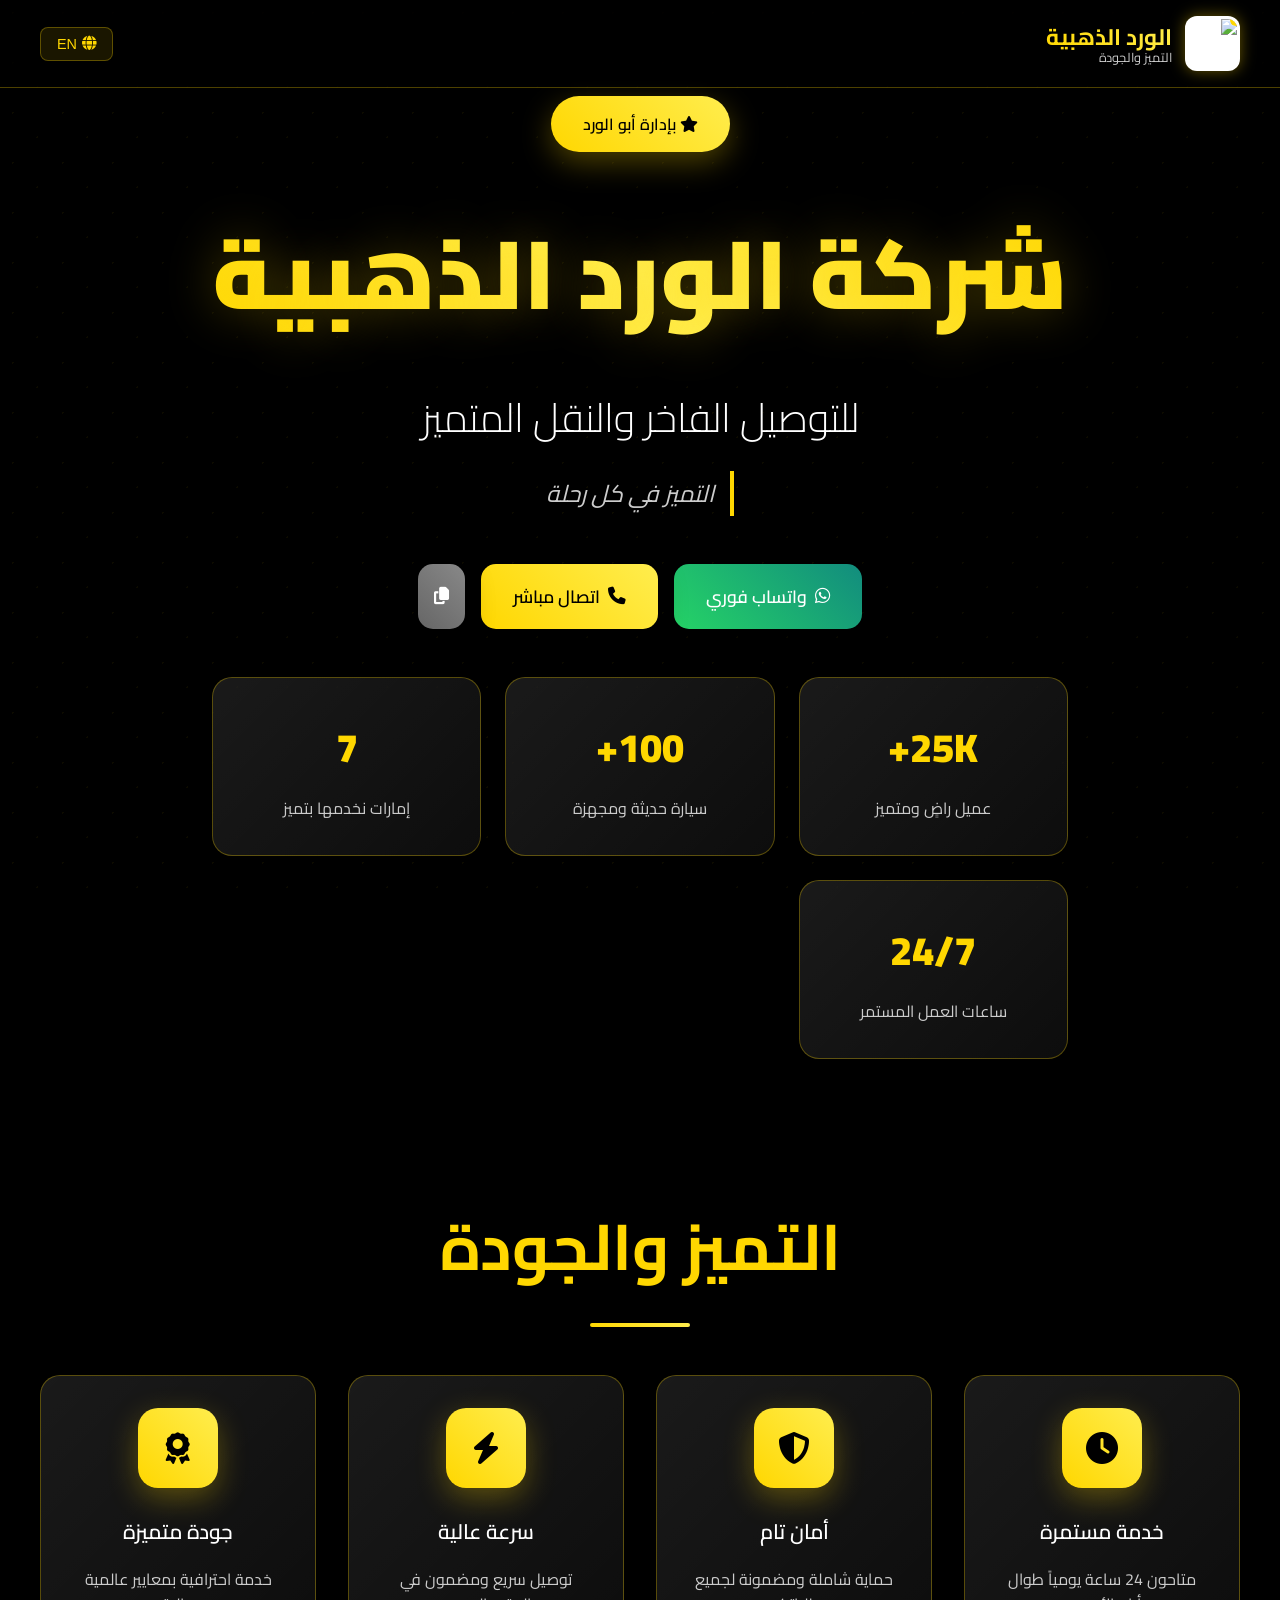
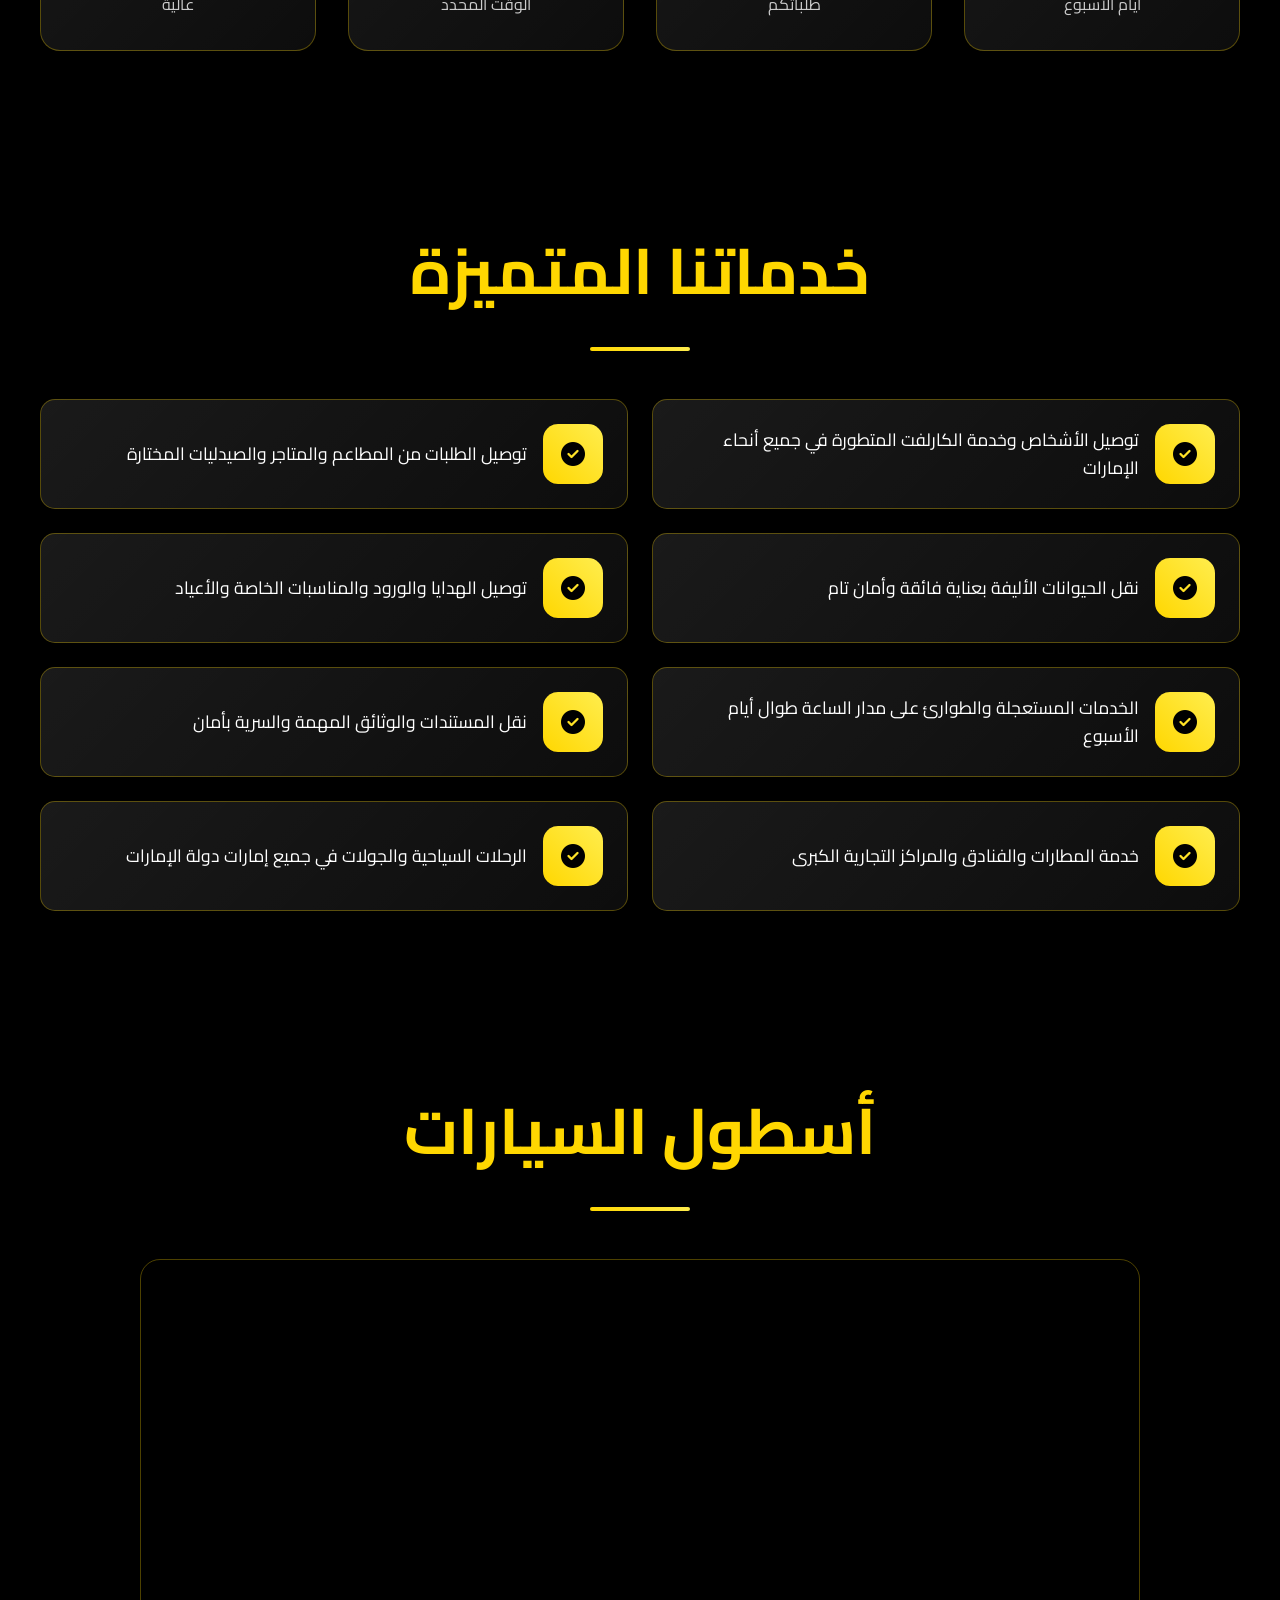
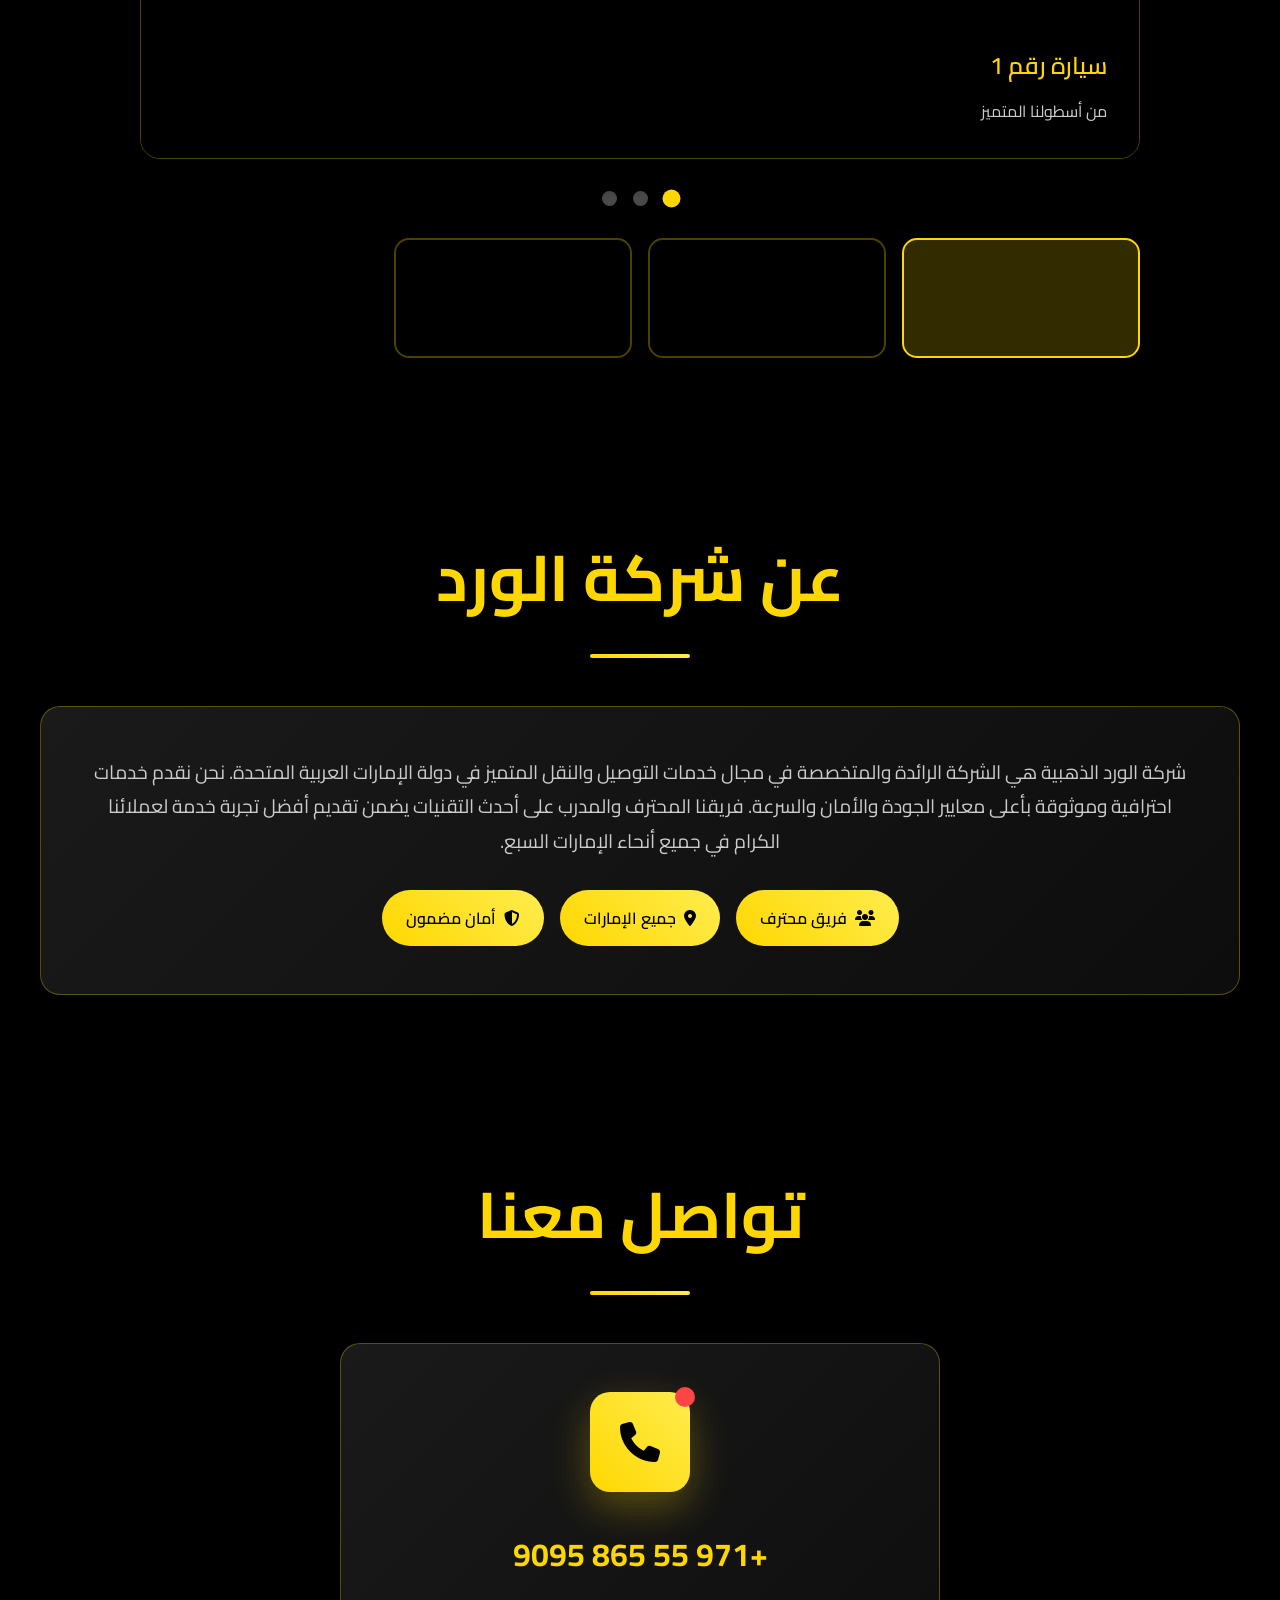
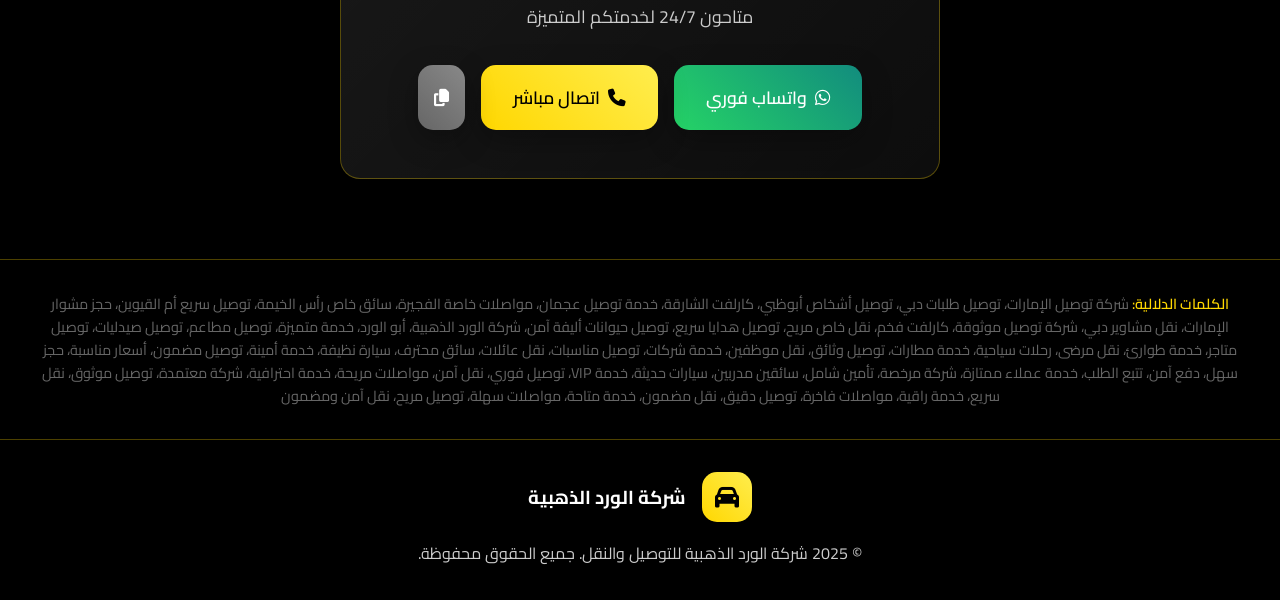
==== commit 7f80407a: "Update index.html" ====
--- a/index.html
+++ b/index.html
@@ -995,11 +995,11 @@
             <p class="hero-slogan" id="hero-slogan">التميز في كل رحلة</p>
 
             <div class="cta-buttons">
-                <a href="https://wa.me/971551760567" target="_blank" class="btn btn-whatsapp">
+                <a href="https://wa.me/971558659095" target="_blank" class="btn btn-whatsapp">
                     <i class="fab fa-whatsapp"></i>
                     <span id="whatsapp-text">واتساب فوري</span>
                 </a>
-                <a href="tel:+971551760567" class="btn btn-call">
+                <a href="tel:+971558659095" class="btn btn-call">
                     <i class="fas fa-phone"></i>
                     <span id="call-text">اتصال مباشر</span>
                 </a>
@@ -1155,15 +1155,15 @@
                 <div class="contact-icon">
                     <i class="fas fa-phone"></i>
                 </div>
-                <h3 class="contact-number">+971 55 176 0567</h3>
+                <h3 class="contact-number">+971 55 865 9095</h3>
                 <p class="contact-desc" id="contact-desc">متاحون 24/7 لخدمتكم المتميزة</p>
 
                 <div class="contact-buttons">
-                    <a href="https://wa.me/971551760567" target="_blank" class="btn btn-whatsapp">
+                    <a href="https://wa.me/971558659095" target="_blank" class="btn btn-whatsapp">
                         <i class="fab fa-whatsapp"></i>
                         <span id="contact-whatsapp">واتساب فوري</span>
                     </a>
-                    <a href="tel:+971551760567" class="btn btn-call">
+                    <a href="tel:+971558659095" class="btn btn-call">
                         <i class="fas fa-phone"></i>
                         <span id="contact-call">اتصال مباشر</span>
                     </a>
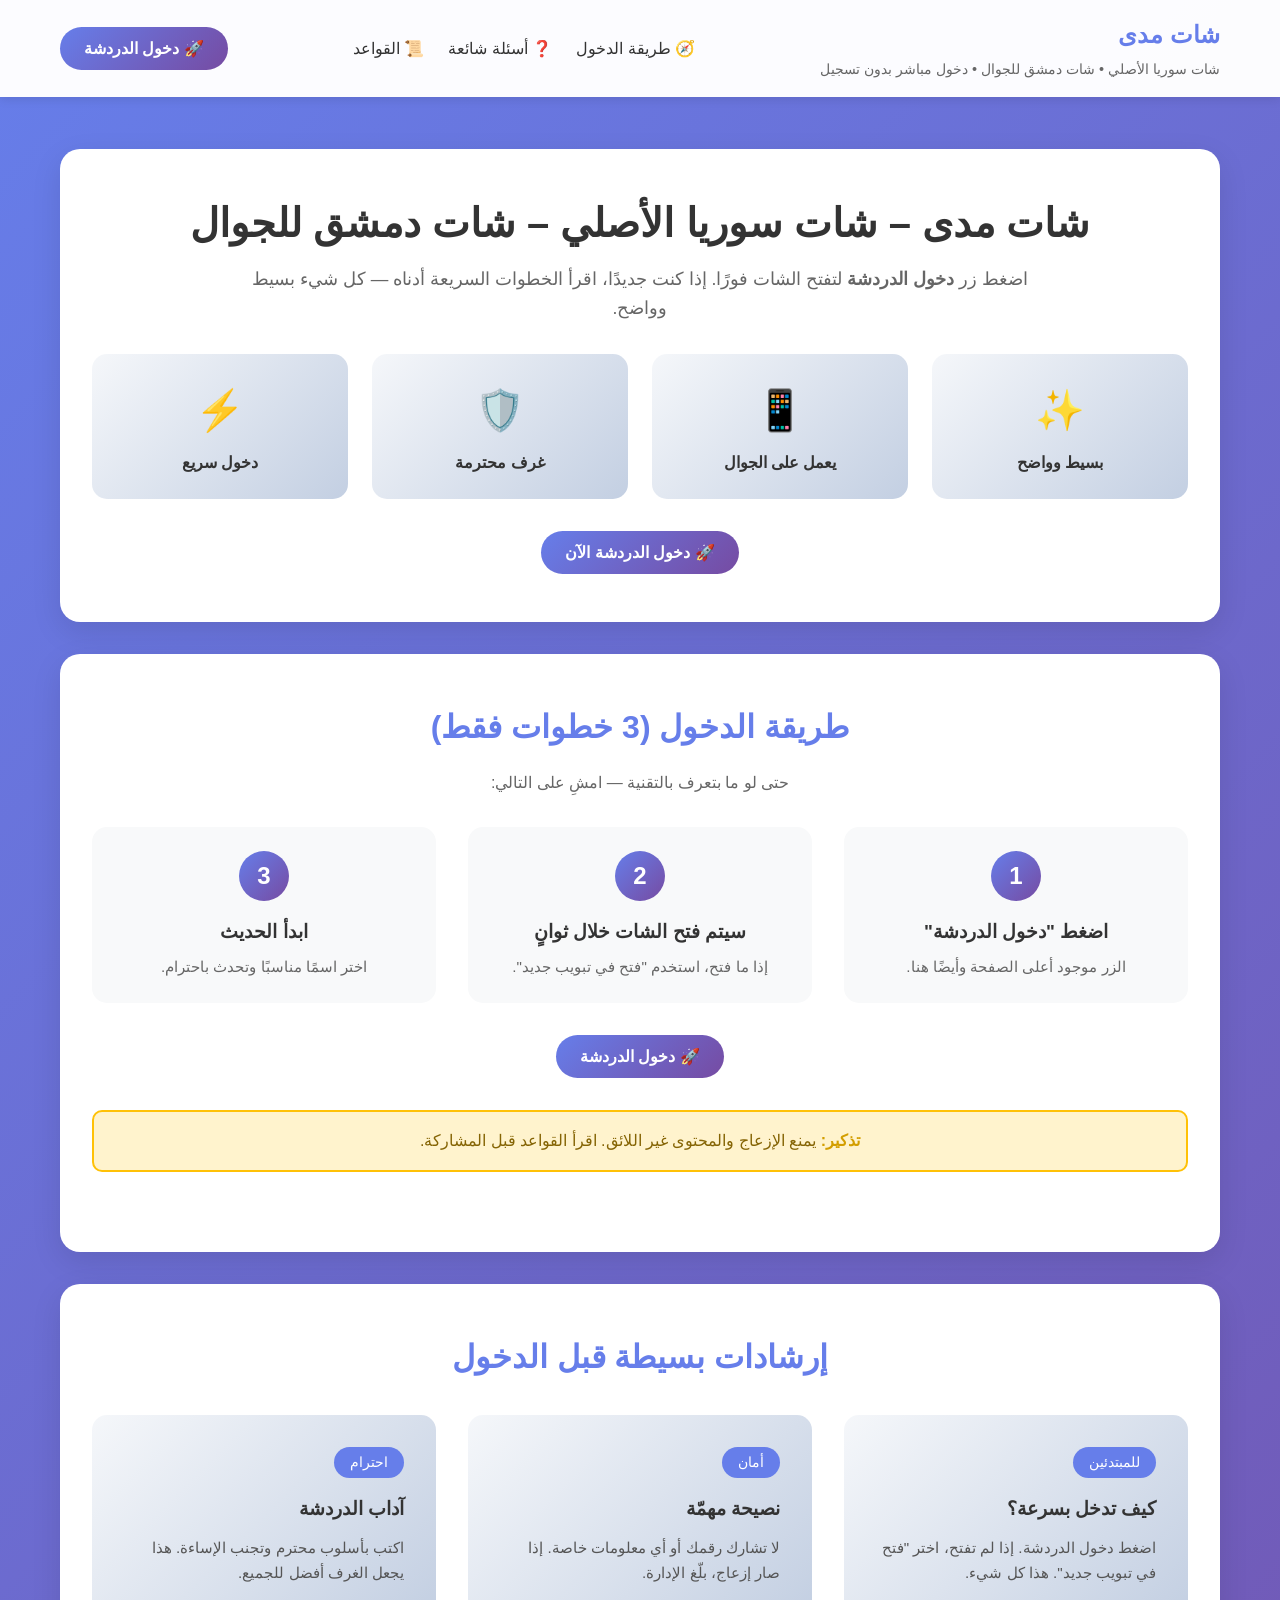
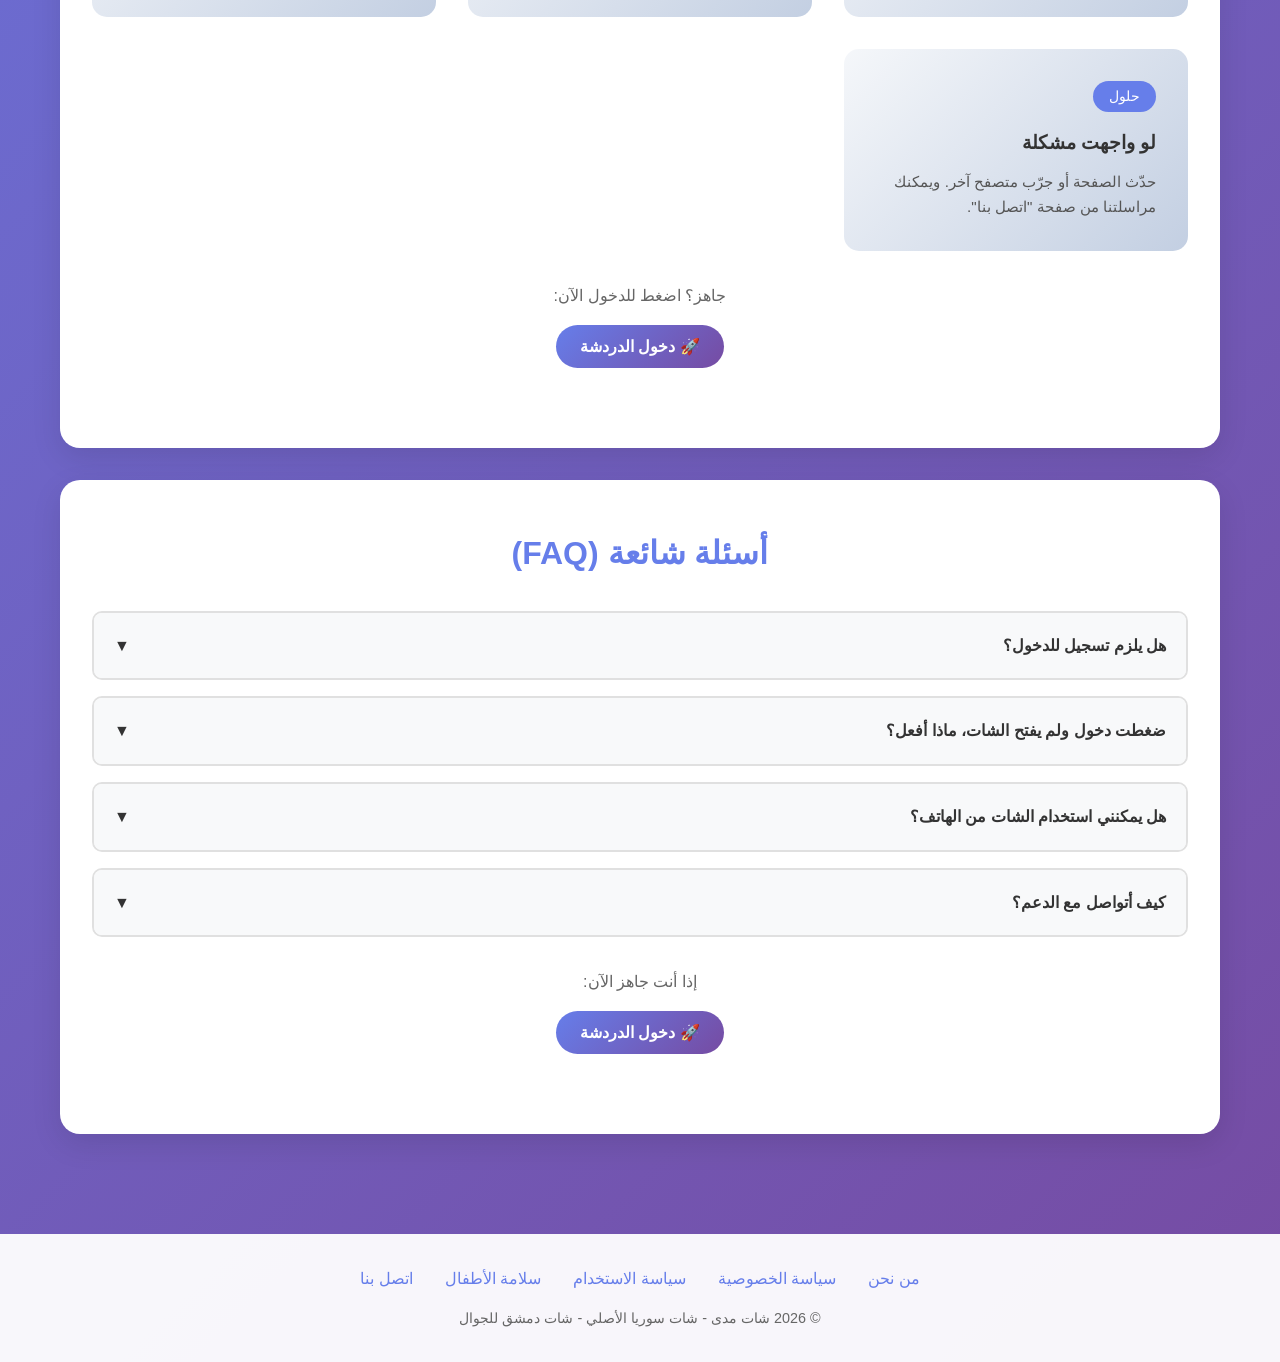
==== commit 633c6e6d: "Update print statement from 'Hello' to 'Goodbye'" ====
--- a/index.html
+++ b/index.html
@@ -3,16 +3,8 @@
 <head>
     <meta charset="UTF-8">
     <meta name="viewport" content="width=device-width, initial-scale=1.0">
-    <title>شركة الورد الذهبية - للتوصيل الفاخر والنقل المتميز</title>
-    <meta name="description" content="شركة الورد الذهبية للتوصيل والنقل في الإمارات - خدمة 24/7 - توصيل أشخاص وطلبات - بإدارة أبو الورد">
-    <meta name="keywords" content="شركة توصيل الإمارات، توصيل طلبات دبي، توصيل أشخاص أبوظبي، كارلفت الشارقة، خدمة توصيل عجمان، مواصلات خاصة الفجيرة، سائق خاص رأس الخيمة، توصيل سريع أم القيوين، حجز مشوار الإمارات، نقل مشاوير دبي، شركة توصيل موثوقة، كارلفت فخم، نقل خاص مريح، توصيل هدايا سريع، توصيل حيوانات أليفة آمن، شركة الورد الذهبية، أبو الورد، خدمة متميزة">
-    
-    <!-- Google Fonts - Jazeera Font -->
-    <link href="https://fonts.googleapis.com/css2?family=Amiri:wght@400;700&family=Cairo:wght@300;400;600;700;900&display=swap" rel="stylesheet">
-    
-    <!-- Font Awesome -->
-    <link rel="stylesheet" href="https://cdnjs.cloudflare.com/ajax/libs/font-awesome/6.4.0/css/all.min.css">
-    
+    <title>شات مدى – شات سوريا الأصلي – شات دمشق للجوال</title>
+    <meta name="description" content="شات مدى - دردشة سورية مباشرة بدون تسجيل - شات دمشق للجوال - دخول فوري وآمن">
     <style>
         * {
             margin: 0;
@@ -21,1474 +13,620 @@
         }
 
         body {
-            font-family: 'Cairo', 'Amiri', sans-serif;
-            background: #000;
-            color: #fff;
-            overflow-x: hidden;
-            direction: rtl;
-        }
-
-        /* Language Toggle */
-        body.lang-en {
-            direction: ltr;
-        }
-
-        body.lang-en .hero-slogan {
-            border-left: 4px solid #ffd700;
-            border-right: none;
-            padding-left: 1rem;
-            padding-right: 0;
-        }
-
-        body.lang-en .service-card {
-            flex-direction: row-reverse;
-        }
-
-        /* Background Images Slideshow */
-        .bg-slideshow {
-            position: fixed;
+            font-family: 'Segoe UI', Tahoma, Geneva, Verdana, sans-serif;
+            background: linear-gradient(135deg, #667eea 0%, #764ba2 100%);
+            color: #333;
+            line-height: 1.6;
+            min-height: 100vh;
+        }
+
+        /* Header */
+        header {
+            background: rgba(255, 255, 255, 0.98);
+            box-shadow: 0 2px 10px rgba(0,0,0,0.1);
+            position: sticky;
             top: 0;
-            left: 0;
-            width: 100%;
-            height: 100%;
-            z-index: -2;
-        }
-
-        .bg-slide {
-            position: absolute;
-            top: 0;
-            left: 0;
-            width: 100%;
-            height: 100%;
-            background-size: cover;
-            background-position: center;
-            background-repeat: no-repeat;
-            opacity: 0;
-            transition: opacity 2s ease-in-out;
-        }
-
-        .bg-slide.active {
-            opacity: 0.3;
-        }
-
-        .bg-slide:nth-child(1) {
-            background-image: url('https://up6.cc/2025/05/174809647226441.jpg');
-        }
-
-        .bg-slide:nth-child(2) {
-            background-image: url('https://up6.cc/2025/05/174809647231762.jpg');
-        }
-
-        .bg-slide:nth-child(3) {
-            background-image: url('https://up6.cc/2025/05/174809647233043.jpg');
-        }
-
-        /* Overlay */
-        .overlay {
-            position: fixed;
-            top: 0;
-            left: 0;
-            width: 100%;
-            height: 100%;
-            background: linear-gradient(135deg, rgba(0,0,0,0.8) 0%, rgba(0,0,0,0.6) 50%, rgba(0,0,0,0.8) 100%);
-            z-index: -1;
-        }
-
-        /* Golden Pattern */
-        .golden-pattern {
-            position: fixed;
-            top: 0;
-            left: 0;
-            width: 100%;
-            height: 100%;
-            background-image: 
-                radial-gradient(circle at 25% 25%, #ffd700 1px, transparent 1px),
-                radial-gradient(circle at 75% 75%, #ffd700 1px, transparent 1px);
-            background-size: 50px 50px;
-            opacity: 0.05;
-            z-index: -1;
-        }
-
-        /* Navigation - Fixed sizing issues */
-        .navbar {
-            position: fixed;
-            top: 0;
-            width: 100%;
-            padding: 0.8rem 1rem;
-            background: rgba(0,0,0,0.3);
-            backdrop-filter: blur(20px);
-            border-bottom: 1px solid rgba(255,215,0,0.3);
             z-index: 1000;
-            transition: all 0.3s ease;
-        }
-
-        .navbar.scrolled {
-            background: rgba(0,0,0,0.95);
-            border-bottom: 1px solid rgba(255,215,0,0.5);
-        }
-
-        .nav-container {
+            padding: 1rem 0;
+        }
+
+        .header-content {
+            max-width: 1200px;
+            margin: 0 auto;
+            padding: 0 20px;
             display: flex;
             justify-content: space-between;
             align-items: center;
+            flex-wrap: wrap;
+            gap: 1rem;
+        }
+
+        .logo {
+            font-size: 1.5rem;
+            font-weight: bold;
+            color: #667eea;
+            text-decoration: none;
+        }
+
+        .tagline {
+            font-size: 0.9rem;
+            color: #666;
+            margin-top: 0.25rem;
+        }
+
+        nav {
+            display: flex;
+            gap: 1.5rem;
+            flex-wrap: wrap;
+        }
+
+        nav a {
+            color: #333;
+            text-decoration: none;
+            font-weight: 500;
+            transition: color 0.3s;
+        }
+
+        nav a:hover {
+            color: #667eea;
+        }
+
+        .cta-button {
+            background: linear-gradient(135deg, #667eea 0%, #764ba2 100%);
+            color: white !important;
+            padding: 0.75rem 1.5rem;
+            border-radius: 25px;
+            text-decoration: none;
+            font-weight: bold;
+            transition: transform 0.3s, box-shadow 0.3s;
+            display: inline-block;
+            border: none;
+            cursor: pointer;
+            font-size: 1rem;
+        }
+
+        .cta-button:hover {
+            transform: translateY(-2px);
+            box-shadow: 0 5px 15px rgba(102, 126, 234, 0.4);
+        }
+
+        /* Container */
+        .container {
             max-width: 1200px;
             margin: 0 auto;
-        }
-
-        .logo {
-            display: flex;
-            align-items: center;
-            gap: 0.8rem;
-        }
-
-        .logo-img {
-            width: 45px;
-            height: 45px;
-            border-radius: 12px;
-            background: #fff;
-            padding: 3px;
-            box-shadow: 0 0 15px rgba(255,215,0,0.4);
-            position: relative;
-        }
-
-        .logo-img::after {
-            content: '';
-            position: absolute;
-            top: -2px;
-            right: -2px;
-            width: 12px;
-            height: 12px;
-            background: #ffd700;
-            border-radius: 50%;
-            animation: pulse 2s infinite;
-        }
-
-        .logo-text h1 {
-            font-size: 1.2rem;
-            font-weight: 700;
-            background: linear-gradient(45deg, #ffd700, #ffed4e);
-            -webkit-background-clip: text;
-            -webkit-text-fill-color: transparent;
-            background-clip: text;
-            margin: 0;
-            line-height: 1.2;
-        }
-
-        .logo-text p {
-            font-size: 0.7rem;
-            color: #ccc;
-            margin: 0;
-            line-height: 1;
-        }
-
-        .nav-buttons {
-            display: flex;
-            gap: 0.5rem;
-            align-items: center;
-        }
-
-        .lang-btn {
-            padding: 0.4rem 0.8rem;
-            background: rgba(255,215,0,0.1);
-            border: 1px solid rgba(255,215,0,0.3);
-            border-radius: 8px;
-            color: #ffd700;
-            text-decoration: none;
-            transition: all 0.3s ease;
-            font-size: 0.8rem;
-            cursor: pointer;
-            display: flex;
-            align-items: center;
-            gap: 0.3rem;
-        }
-
-        .lang-btn:hover {
-            background: rgba(255,215,0,0.2);
-            border-color: rgba(255,215,0,0.5);
-        }
-
-        /* Hero Section - Fixed padding to account for navbar */
+            padding: 20px;
+        }
+
+        /* Hero Section */
         .hero {
-            min-height: 100vh;
-            display: flex;
-            align-items: center;
-            justify-content: center;
-            text-align: center;
-            padding: 5rem 2rem 2rem;
-            position: relative;
-        }
-
-        .hero-content {
-            max-width: 1000px;
-            z-index: 10;
-        }
-
-        .management-badge {
-            display: inline-block;
-            padding: 0.8rem 2rem;
-            background: linear-gradient(45deg, #ffd700, #ffed4e);
-            color: #000;
-            border-radius: 50px;
-            font-weight: 600;
+            background: white;
+            border-radius: 20px;
+            padding: 3rem 2rem;
+            margin: 2rem 0;
+            text-align: center;
+            box-shadow: 0 10px 30px rgba(0,0,0,0.1);
+        }
+
+        .hero h1 {
+            font-size: 2.5rem;
+            color: #333;
+            margin-bottom: 1rem;
+            line-height: 1.3;
+        }
+
+        .hero p {
+            font-size: 1.1rem;
+            color: #666;
             margin-bottom: 2rem;
-            box-shadow: 0 10px 30px rgba(255,215,0,0.3);
-            animation: float 3s ease-in-out infinite;
-        }
-
-        .hero-title {
-            font-size: clamp(2.5rem, 8vw, 6rem);
-            font-weight: 900;
-            margin-bottom: 1rem;
-            background: linear-gradient(45deg, #ffd700, #ffed4e, #ffd700);
-            -webkit-background-clip: text;
-            -webkit-text-fill-color: transparent;
-            background-clip: text;
-            text-shadow: 0 0 50px rgba(255,215,0,0.3);
-        }
-
-        .hero-subtitle {
-            font-size: clamp(1.2rem, 4vw, 2.5rem);
-            margin-bottom: 1rem;
-            color: #fff;
-            font-weight: 300;
-        }
-
-        .hero-slogan {
-            font-size: clamp(1rem, 3vw, 1.5rem);
-            color: #ccc;
-            margin-bottom: 3rem;
-            font-style: italic;
-            border-right: 4px solid #ffd700;
-            padding-right: 1rem;
-            display: inline-block;
-        }
-
-        .cta-buttons {
-            display: flex;
-            gap: 1rem;
-            justify-content: center;
-            flex-wrap: wrap;
-            margin-bottom: 3rem;
-        }
-
-        .btn {
-            padding: 1rem 2rem;
-            border: none;
-            border-radius: 15px;
-            font-size: 1.1rem;
-            font-weight: 600;
-            text-decoration: none;
-            display: inline-flex;
-            align-items: center;
-            gap: 0.5rem;
-            transition: all 0.3s ease;
-            cursor: pointer;
-            box-shadow: 0 10px 30px rgba(0,0,0,0.3);
-        }
-
-        .btn:hover {
-            transform: translateY(-3px);
-            box-shadow: 0 15px 40px rgba(0,0,0,0.4);
-        }
-
-        .btn-whatsapp {
-            background: linear-gradient(45deg, #25D366, #128C7E);
-            color: #fff;
-        }
-
-        .btn-call {
-            background: linear-gradient(45deg, #ffd700, #ffed4e);
-            color: #000;
-        }
-
-        .btn-copy {
-            background: linear-gradient(45deg, #666, #888);
-            color: #fff;
-            padding: 1rem;
-        }
-
-        /* Stats Grid */
-        .stats-grid {
+            max-width: 800px;
+            margin-left: auto;
+            margin-right: auto;
+        }
+
+        .features {
             display: grid;
             grid-template-columns: repeat(auto-fit, minmax(200px, 1fr));
             gap: 1.5rem;
-            margin-top: 2rem;
-        }
-
-        .stat-card {
-            background: linear-gradient(135deg, rgba(255,255,255,0.1) 0%, rgba(255,255,255,0.05) 100%);
-            backdrop-filter: blur(20px);
-            border: 1px solid rgba(255,215,0,0.3);
+            margin: 2rem 0;
+        }
+
+        .feature {
+            background: linear-gradient(135deg, #f5f7fa 0%, #c3cfe2 100%);
+            padding: 1.5rem;
+            border-radius: 15px;
+            text-align: center;
+            transition: transform 0.3s;
+        }
+
+        .feature:hover {
+            transform: translateY(-5px);
+        }
+
+        .feature-icon {
+            font-size: 2.5rem;
+            margin-bottom: 0.5rem;
+        }
+
+        .feature-text {
+            font-weight: bold;
+            color: #333;
+        }
+
+        /* How to Section */
+        .how-to {
+            background: white;
             border-radius: 20px;
-            padding: 2rem;
-            text-align: center;
-            transition: all 0.3s ease;
-        }
-
-        .stat-card:hover {
-            transform: translateY(-10px);
-            border-color: rgba(255,215,0,0.5);
-            box-shadow: 0 20px 40px rgba(255,215,0,0.1);
-        }
-
-        .stat-number {
-            font-size: 2.5rem;
-            font-weight: 900;
-            color: #ffd700;
-            margin-bottom: 0.5rem;
-        }
-
-        .stat-label {
-            color: #ccc;
-            font-size: 1rem;
-        }
-
-        /* Section Styles */
-        .section {
-            padding: 5rem 2rem;
-            position: relative;
-        }
-
-        .container {
-            max-width: 1200px;
-            margin: 0 auto;
-        }
-
-        .section-title {
-            text-align: center;
-            font-size: clamp(2rem, 5vw, 4rem);
-            font-weight: 700;
+            padding: 3rem 2rem;
+            margin: 2rem 0;
+            box-shadow: 0 10px 30px rgba(0,0,0,0.1);
+        }
+
+        .how-to h2 {
+            text-align: center;
+            color: #667eea;
+            font-size: 2rem;
             margin-bottom: 1rem;
-            color: #ffd700;
-        }
-
-        .section-divider {
-            width: 100px;
-            height: 4px;
-            background: linear-gradient(45deg, #ffd700, #ffed4e);
-            margin: 0 auto 3rem;
-            border-radius: 2px;
-        }
-
-        /* Features Grid */
-        .features-grid {
+        }
+
+        .how-to-subtitle {
+            text-align: center;
+            color: #666;
+            margin-bottom: 2rem;
+        }
+
+        .steps {
             display: grid;
             grid-template-columns: repeat(auto-fit, minmax(250px, 1fr));
             gap: 2rem;
-        }
-
-        .feature-card {
-            background: linear-gradient(135deg, rgba(255,255,255,0.1) 0%, rgba(255,255,255,0.05) 100%);
-            backdrop-filter: blur(20px);
-            border: 1px solid rgba(255,215,0,0.3);
-            border-radius: 20px;
-            padding: 2rem;
-            text-align: center;
-            transition: all 0.3s ease;
-        }
-
-        .feature-card:hover {
-            transform: translateY(-10px);
-            border-color: rgba(255,215,0,0.6);
-        }
-
-        .feature-icon {
-            width: 80px;
-            height: 80px;
-            background: linear-gradient(45deg, #ffd700, #ffed4e);
-            border-radius: 20px;
-            display: flex;
-            align-items: center;
-            justify-content: center;
-            margin: 0 auto 1.5rem;
-            font-size: 2rem;
-            color: #000;
-            box-shadow: 0 10px 30px rgba(255,215,0,0.3);
-        }
-
-        .feature-title {
-            font-size: 1.3rem;
-            font-weight: 600;
-            margin-bottom: 1rem;
-            color: #fff;
-        }
-
-        .feature-desc {
-            color: #ccc;
-            line-height: 1.6;
-        }
-
-        /* Services Grid */
-        .services-grid {
-            display: grid;
-            grid-template-columns: repeat(auto-fit, minmax(400px, 1fr));
-            gap: 1.5rem;
-        }
-
-        .service-card {
-            background: linear-gradient(135deg, rgba(255,255,255,0.1) 0%, rgba(255,255,255,0.05) 100%);
-            backdrop-filter: blur(20px);
-            border: 1px solid rgba(255,215,0,0.3);
+            margin: 2rem 0;
+        }
+
+        .step {
+            text-align: center;
+            padding: 1.5rem;
+            background: #f8f9fa;
             border-radius: 15px;
-            padding: 1.5rem;
-            display: flex;
-            align-items: center;
-            gap: 1rem;
-            transition: all 0.3s ease;
-        }
-
-        .service-card:hover {
-            transform: translateY(-5px);
-            border-color: rgba(255,215,0,0.6);
-        }
-
-        .service-icon {
-            width: 60px;
-            height: 60px;
-            background: linear-gradient(45deg, #ffd700, #ffed4e);
-            border-radius: 15px;
+            transition: transform 0.3s;
+        }
+
+        .step:hover {
+            transform: scale(1.05);
+        }
+
+        .step-number {
+            width: 50px;
+            height: 50px;
+            background: linear-gradient(135deg, #667eea 0%, #764ba2 100%);
+            color: white;
+            border-radius: 50%;
             display: flex;
             align-items: center;
             justify-content: center;
             font-size: 1.5rem;
-            color: #000;
-            flex-shrink: 0;
-        }
-
-        .service-text {
-            color: #fff;
-            font-size: 1.1rem;
-            line-height: 1.6;
-        }
-
-        /* Gallery */
-        .gallery-container {
-            max-width: 1000px;
-            margin: 0 auto;
-        }
-
-        .main-gallery {
-            position: relative;
-            height: 500px;
+            font-weight: bold;
+            margin: 0 auto 1rem;
+        }
+
+        .step h3 {
+            color: #333;
+            margin-bottom: 0.5rem;
+        }
+
+        .step p {
+            color: #666;
+            font-size: 0.95rem;
+        }
+
+        /* Guidelines Section */
+        .guidelines {
+            background: white;
             border-radius: 20px;
+            padding: 3rem 2rem;
+            margin: 2rem 0;
+            box-shadow: 0 10px 30px rgba(0,0,0,0.1);
+        }
+
+        .guidelines h2 {
+            text-align: center;
+            color: #667eea;
+            font-size: 2rem;
+            margin-bottom: 2rem;
+        }
+
+        .guideline-grid {
+            display: grid;
+            grid-template-columns: repeat(auto-fit, minmax(280px, 1fr));
+            gap: 2rem;
+        }
+
+        .guideline-card {
+            background: linear-gradient(135deg, #f5f7fa 0%, #c3cfe2 100%);
+            padding: 2rem;
+            border-radius: 15px;
+            transition: transform 0.3s;
+        }
+
+        .guideline-card:hover {
+            transform: translateY(-5px);
+        }
+
+        .guideline-badge {
+            display: inline-block;
+            background: #667eea;
+            color: white;
+            padding: 0.3rem 1rem;
+            border-radius: 20px;
+            font-size: 0.85rem;
+            margin-bottom: 1rem;
+        }
+
+        .guideline-card h3 {
+            color: #333;
+            margin-bottom: 0.75rem;
+        }
+
+        .guideline-card p {
+            color: #555;
+            font-size: 0.95rem;
+        }
+
+        /* FAQ Section */
+        .faq {
+            background: white;
+            border-radius: 20px;
+            padding: 3rem 2rem;
+            margin: 2rem 0;
+            box-shadow: 0 10px 30px rgba(0,0,0,0.1);
+        }
+
+        .faq h2 {
+            text-align: center;
+            color: #667eea;
+            font-size: 2rem;
+            margin-bottom: 2rem;
+        }
+
+        .faq-item {
+            margin-bottom: 1rem;
+            border: 2px solid #e0e0e0;
+            border-radius: 10px;
             overflow: hidden;
-            margin-bottom: 2rem;
-            border: 1px solid rgba(255,215,0,0.3);
-            box-shadow: 0 20px 40px rgba(0,0,0,0.3);
-        }
-
-        .gallery-slide {
-            position: absolute;
-            top: 0;
-            left: 0;
-            width: 100%;
-            height: 100%;
-            background-size: cover;
-            background-position: center;
-            opacity: 0;
-            transition: opacity 1s ease-in-out;
-        }
-
-        .gallery-slide.active {
-            opacity: 1;
-        }
-
-        .gallery-overlay {
-            position: absolute;
-            bottom: 0;
-            left: 0;
-            right: 0;
-            background: linear-gradient(transparent, rgba(0,0,0,0.8));
-            padding: 2rem;
-            color: #fff;
-        }
-
-        .gallery-title {
-            font-size: 1.5rem;
-            font-weight: 600;
-            color: #ffd700;
-            margin-bottom: 0.5rem;
-        }
-
-        .gallery-desc {
-            color: #ccc;
-        }
-
-        .gallery-dots {
+        }
+
+        .faq-question {
+            background: #f8f9fa;
+            padding: 1.25rem;
+            cursor: pointer;
+            font-weight: bold;
+            color: #333;
+            display: flex;
+            justify-content: space-between;
+            align-items: center;
+            transition: background 0.3s;
+        }
+
+        .faq-question:hover {
+            background: #e9ecef;
+        }
+
+        .faq-answer {
+            padding: 1.25rem;
+            color: #666;
+            display: none;
+            background: white;
+        }
+
+        .faq-item.active .faq-answer {
+            display: block;
+        }
+
+        .faq-icon {
+            transition: transform 0.3s;
+        }
+
+        .faq-item.active .faq-icon {
+            transform: rotate(180deg);
+        }
+
+        /* Footer */
+        footer {
+            background: rgba(255, 255, 255, 0.95);
+            margin-top: 3rem;
+            padding: 2rem 0;
+            text-align: center;
+        }
+
+        .footer-links {
             display: flex;
             justify-content: center;
-            gap: 1rem;
-            margin-bottom: 2rem;
-        }
-
-        .gallery-dot {
-            width: 15px;
-            height: 15px;
-            border-radius: 50%;
-            background: rgba(255,255,255,0.3);
-            cursor: pointer;
-            transition: all 0.3s ease;
-        }
-
-        .gallery-dot.active {
-            background: #ffd700;
-            transform: scale(1.2);
-        }
-
-        .gallery-thumbs {
-            display: grid;
-            grid-template-columns: repeat(4, 1fr);
-            gap: 1rem;
-        }
-
-        .gallery-thumb {
-            height: 120px;
-            border-radius: 15px;
-            background-size: cover;
-            background-position: center;
-            cursor: pointer;
-            border: 2px solid rgba(255,215,0,0.3);
-            transition: all 0.3s ease;
-            position: relative;
-            overflow: hidden;
-        }
-
-        .gallery-thumb:hover {
-            border-color: rgba(255,215,0,0.6);
-            transform: scale(1.05);
-        }
-
-        .gallery-thumb.active {
-            border-color: #ffd700;
-        }
-
-        .gallery-thumb::after {
-            content: '';
-            position: absolute;
-            top: 0;
-            left: 0;
-            right: 0;
-            bottom: 0;
-            background: rgba(0,0,0,0.3);
-            transition: all 0.3s ease;
-        }
-
-        .gallery-thumb.active::after {
-            background: rgba(255,215,0,0.2);
-        }
-
-        /* About Section */
-        .about-card {
-            background: linear-gradient(135deg, rgba(255,255,255,0.1) 0%, rgba(255,255,255,0.05) 100%);
-            backdrop-filter: blur(20px);
-            border: 1px solid rgba(255,215,0,0.3);
-            border-radius: 20px;
-            padding: 3rem;
-            text-align: center;
-        }
-
-        .about-text {
-            font-size: 1.2rem;
-            line-height: 1.8;
-            color: #ccc;
-            margin-bottom: 2rem;
-        }
-
-        .about-badges {
-            display: flex;
-            justify-content: center;
-            gap: 1rem;
+            gap: 2rem;
             flex-wrap: wrap;
-        }
-
-        .about-badge {
-            padding: 0.8rem 1.5rem;
-            background: linear-gradient(45deg, #ffd700, #ffed4e);
-            color: #000;
-            border-radius: 50px;
-            font-weight: 600;
-            display: flex;
-            align-items: center;
-            gap: 0.5rem;
-        }
-
-        /* Contact Section */
-        .contact-card {
-            background: linear-gradient(135deg, rgba(255,255,255,0.1) 0%, rgba(255,255,255,0.05) 100%);
-            backdrop-filter: blur(20px);
-            border: 1px solid rgba(255,215,0,0.3);
-            border-radius: 20px;
-            padding: 3rem;
-            text-align: center;
-            max-width: 600px;
-            margin: 0 auto;
-        }
-
-        .contact-icon {
-            width: 100px;
-            height: 100px;
-            background: linear-gradient(45deg, #ffd700, #ffed4e);
-            border-radius: 20px;
-            display: flex;
-            align-items: center;
-            justify-content: center;
-            margin: 0 auto 2rem;
-            font-size: 2.5rem;
-            color: #000;
-            box-shadow: 0 15px 40px rgba(255,215,0,0.3);
-            position: relative;
-        }
-
-        .contact-icon::after {
-            content: '';
-            position: absolute;
-            top: -5px;
-            right: -5px;
-            width: 20px;
-            height: 20px;
-            background: #ff4444;
-            border-radius: 50%;
-            animation: pulse 2s infinite;
-        }
-
-        .contact-number {
-            font-size: 2rem;
-            font-weight: 700;
-            color: #ffd700;
             margin-bottom: 1rem;
         }
 
-        .contact-desc {
-            color: #ccc;
-            font-size: 1.1rem;
-            margin-bottom: 2rem;
-        }
-
-        .contact-buttons {
-            display: flex;
-            gap: 1rem;
-            justify-content: center;
-            flex-wrap: wrap;
-        }
-
-        /* Keywords Section */
-        .keywords-section {
-            padding: 2rem;
-            background: rgba(0,0,0,0.5);
-            border-top: 1px solid rgba(255,215,0,0.3);
-        }
-
-        .keywords-text {
-            text-align: center;
+        .footer-links a {
+            color: #667eea;
+            text-decoration: none;
+            font-weight: 500;
+            transition: color 0.3s;
+        }
+
+        .footer-links a:hover {
+            color: #764ba2;
+        }
+
+        .copyright {
             color: #666;
             font-size: 0.9rem;
-            line-height: 1.6;
-            max-width: 1200px;
-            margin: 0 auto;
-        }
-
-        .keywords-label {
-            color: #ffd700;
-            font-weight: 600;
-        }
-
-        /* Footer */
-        .footer {
-            padding: 2rem;
-            background: rgba(0,0,0,0.8);
-            border-top: 1px solid rgba(255,215,0,0.3);
-            text-align: center;
-        }
-
-        .footer-logo {
-            display: flex;
-            align-items: center;
-            justify-content: center;
-            gap: 1rem;
-            margin-bottom: 1rem;
-        }
-
-        .footer-logo-icon {
-            width: 50px;
-            height: 50px;
-            background: linear-gradient(45deg, #ffd700, #ffed4e);
-            border-radius: 15px;
-            display: flex;
-            align-items: center;
-            justify-content: center;
-            font-size: 1.5rem;
-            color: #000;
-        }
-
-        .footer-text {
-            color: #ccc;
+        }
+
+        /* Responsive */
+        @media (max-width: 768px) {
+            .hero h1 {
+                font-size: 1.8rem;
+            }
+
+            .hero p {
+                font-size: 1rem;
+            }
+
+            .features {
+                grid-template-columns: 1fr;
+            }
+
+            .steps {
+                grid-template-columns: 1fr;
+            }
+
+            .guideline-grid {
+                grid-template-columns: 1fr;
+            }
+
+            nav {
+                width: 100%;
+                justify-content: center;
+            }
         }
 
         /* Animations */
-        @keyframes float {
-            0%, 100% { transform: translateY(0px); }
-            50% { transform: translateY(-10px); }
-        }
-
-        @keyframes pulse {
-            0%, 100% { opacity: 1; transform: scale(1); }
-            50% { opacity: 0.7; transform: scale(1.1); }
-        }
-
-        /* Toast Notification */
-        .toast {
-            position: fixed;
-            top: 100px;
-            right: 20px;
-            background: linear-gradient(45deg, #ffd700, #ffed4e);
-            color: #000;
-            padding: 1rem 2rem;
+        @keyframes fadeIn {
+            from {
+                opacity: 0;
+                transform: translateY(20px);
+            }
+            to {
+                opacity: 1;
+                transform: translateY(0);
+            }
+        }
+
+        .hero, .how-to, .guidelines, .faq {
+            animation: fadeIn 0.6s ease-out;
+        }
+
+        /* Alert Box */
+        .alert {
+            background: #fff3cd;
+            border: 2px solid #ffc107;
             border-radius: 10px;
-            font-weight: 600;
-            box-shadow: 0 10px 30px rgba(255,215,0,0.3);
-            transform: translateX(400px);
-            transition: transform 0.3s ease;
-            z-index: 10000;
-        }
-
-        .toast.show {
-            transform: translateX(0);
-        }
-
-        /* Responsive Design - Fixed for mobile and desktop */
-        @media (max-width: 768px) {
-            .navbar {
-                padding: 0.6rem 0.8rem;
-            }
-
-            .nav-container {
-                gap: 0.5rem;
-            }
-
-            .logo {
-                gap: 0.5rem;
-            }
-
-            .logo-img {
-                width: 35px;
-                height: 35px;
-            }
-
-            .logo-text h1 {
-                font-size: 1rem;
-            }
-
-            .logo-text p {
-                font-size: 0.6rem;
-            }
-
-            .lang-btn {
-                padding: 0.3rem 0.6rem;
-                font-size: 0.7rem;
-            }
-
-            .hero {
-                padding: 4rem 1rem 2rem;
-                min-height: 90vh;
-            }
-
-            .management-badge {
-                padding: 0.6rem 1.5rem;
-                font-size: 0.9rem;
-            }
-
-            .cta-buttons {
-                flex-direction: column;
-                align-items: center;
-            }
-
-            .btn {
-                width: 100%;
-                max-width: 300px;
-                justify-content: center;
-            }
-
-            .stats-grid {
-                grid-template-columns: repeat(2, 1fr);
-                gap: 1rem;
-            }
-
-            .stat-card {
-                padding: 1.5rem;
-            }
-
-            .stat-number {
-                font-size: 2rem;
-            }
-
-            .features-grid {
-                grid-template-columns: 1fr;
-            }
-
-            .services-grid {
-                grid-template-columns: 1fr;
-            }
-
-            .service-card {
-                flex-direction: column;
-                text-align: center;
-                padding: 1.2rem;
-            }
-
-            .gallery-thumbs {
-                grid-template-columns: repeat(2, 1fr);
-            }
-
-            .main-gallery {
-                height: 300px;
-            }
-
-            .about-badges {
-                flex-direction: column;
-                align-items: center;
-            }
-
-            .contact-buttons {
-                flex-direction: column;
-                align-items: center;
-            }
-
-            .contact-card {
-                padding: 2rem 1rem;
-            }
-
-            .contact-number {
-                font-size: 1.5rem;
-            }
-
-            .section {
-                padding: 3rem 1rem;
-            }
-        }
-
-        @media (max-width: 480px) {
-            .navbar {
-                padding: 0.5rem;
-            }
-
-            .logo-img {
-                width: 30px;
-                height: 30px;
-            }
-
-            .logo-text h1 {
-                font-size: 0.9rem;
-            }
-
-            .logo-text p {
-                font-size: 0.5rem;
-            }
-
-            .lang-btn {
-                padding: 0.25rem 0.5rem;
-                font-size: 0.65rem;
-            }
-
-            .hero {
-                padding: 3.5rem 0.5rem 1rem;
-            }
-
-            .stats-grid {
-                grid-template-columns: 1fr;
-                gap: 0.8rem;
-            }
-
-            .stat-card {
-                padding: 1rem;
-            }
-
-            .gallery-thumbs {
-                grid-template-columns: 1fr;
-            }
-
-            .main-gallery {
-                height: 250px;
-            }
-
-            .contact-card {
-                padding: 1.5rem 0.8rem;
-            }
-
-            .section {
-                padding: 2rem 0.5rem;
-            }
-        }
-
-        /* Desktop specific adjustments */
-        @media (min-width: 1200px) {
-            .navbar {
-                padding: 1rem 2rem;
-            }
-
-            .logo-img {
-                width: 55px;
-                height: 55px;
-            }
-
-            .logo-text h1 {
-                font-size: 1.4rem;
-            }
-
-            .logo-text p {
-                font-size: 0.8rem;
-            }
-
-            .lang-btn {
-                padding: 0.5rem 1rem;
-                font-size: 0.9rem;
-            }
-
-            .hero {
-                padding: 6rem 2rem 3rem;
-            }
+            padding: 1rem;
+            margin: 2rem 0;
+            text-align: center;
+            color: #856404;
+        }
+
+        .alert strong {
+            color: #d39e00;
+        }
+
+        /* Center CTA */
+        .center-cta {
+            text-align: center;
+            margin: 2rem 0;
         }
     </style>
 </head>
 <body>
-    <!-- Background Slideshow -->
-    <div class="bg-slideshow">
-        <div class="bg-slide active"></div>
-        <div class="bg-slide"></div>
-        <div class="bg-slide"></div>
+    <header>
+        <div class="header-content">
+            <div>
+                <a href="#" class="logo">شات مدى</a>
+                <div class="tagline">شات سوريا الأصلي • شات دمشق للجوال • دخول مباشر بدون تسجيل</div>
+            </div>
+            <nav>
+                <a href="#how">🧭 طريقة الدخول</a>
+                <a href="#faq">❓ أسئلة شائعة</a>
+                <a href="#rules">📜 القواعد</a>
+            </nav>
+            <button class="cta-button" onclick="enterChat()">🚀 دخول الدردشة</button>
+        </div>
+    </header>
+
+    <div class="container">
+        <!-- Hero Section -->
+        <section class="hero">
+            <h1>شات مدى – شات سوريا الأصلي – شات دمشق للجوال</h1>
+            <p>اضغط زر <strong>دخول الدردشة</strong> لتفتح الشات فورًا. إذا كنت جديدًا، اقرأ الخطوات السريعة أدناه — كل شيء بسيط وواضح.</p>
+            
+            <div class="features">
+                <div class="feature">
+                    <div class="feature-icon">✨</div>
+                    <div class="feature-text">بسيط وواضح</div>
+                </div>
+                <div class="feature">
+                    <div class="feature-icon">📱</div>
+                    <div class="feature-text">يعمل على الجوال</div>
+                </div>
+                <div class="feature">
+                    <div class="feature-icon">🛡️</div>
+                    <div class="feature-text">غرف محترمة</div>
+                </div>
+                <div class="feature">
+                    <div class="feature-icon">⚡</div>
+                    <div class="feature-text">دخول سريع</div>
+                </div>
+            </div>
+
+            <button class="cta-button" onclick="enterChat()">🚀 دخول الدردشة الآن</button>
+        </section>
+
+        <!-- How To Section -->
+        <section class="how-to" id="how">
+            <h2>طريقة الدخول (3 خطوات فقط)</h2>
+            <p class="how-to-subtitle">حتى لو ما بتعرف بالتقنية — امشِ على التالي:</p>
+
+            <div class="steps">
+                <div class="step">
+                    <div class="step-number">1</div>
+                    <h3>اضغط "دخول الدردشة"</h3>
+                    <p>الزر موجود أعلى الصفحة وأيضًا هنا.</p>
+                </div>
+                <div class="step">
+                    <div class="step-number">2</div>
+                    <h3>سيتم فتح الشات خلال ثوانٍ</h3>
+                    <p>إذا ما فتح، استخدم "فتح في تبويب جديد".</p>
+                </div>
+                <div class="step">
+                    <div class="step-number">3</div>
+                    <h3>ابدأ الحديث</h3>
+                    <p>اختر اسمًا مناسبًا وتحدث باحترام.</p>
+                </div>
+            </div>
+
+            <div class="center-cta">
+                <button class="cta-button" onclick="enterChat()">🚀 دخول الدردشة</button>
+            </div>
+
+            <div class="alert">
+                <strong>تذكير:</strong> يمنع الإزعاج والمحتوى غير اللائق. اقرأ القواعد قبل المشاركة.
+            </div>
+        </section>
+
+        <!-- Guidelines Section -->
+        <section class="guidelines" id="rules">
+            <h2>إرشادات بسيطة قبل الدخول</h2>
+            
+            <div class="guideline-grid">
+                <div class="guideline-card">
+                    <span class="guideline-badge">للمبتدئين</span>
+                    <h3>كيف تدخل بسرعة؟</h3>
+                    <p>اضغط دخول الدردشة. إذا لم تفتح، اختر "فتح في تبويب جديد". هذا كل شيء.</p>
+                </div>
+
+                <div class="guideline-card">
+                    <span class="guideline-badge">أمان</span>
+                    <h3>نصيحة مهمّة</h3>
+                    <p>لا تشارك رقمك أو أي معلومات خاصة. إذا صار إزعاج، بلّغ الإدارة.</p>
+                </div>
+
+                <div class="guideline-card">
+                    <span class="guideline-badge">احترام</span>
+                    <h3>آداب الدردشة</h3>
+                    <p>اكتب بأسلوب محترم وتجنب الإساءة. هذا يجعل الغرف أفضل للجميع.</p>
+                </div>
+
+                <div class="guideline-card">
+                    <span class="guideline-badge">حلول</span>
+                    <h3>لو واجهت مشكلة</h3>
+                    <p>حدّث الصفحة أو جرّب متصفح آخر. ويمكنك مراسلتنا من صفحة "اتصل بنا".</p>
+                </div>
+            </div>
+
+            <div class="center-cta">
+                <p style="margin-bottom: 1rem; color: #666;">جاهز؟ اضغط للدخول الآن:</p>
+                <button class="cta-button" onclick="enterChat()">🚀 دخول الدردشة</button>
+            </div>
+        </section>
+
+        <!-- FAQ Section -->
+        <section class="faq" id="faq">
+            <h2>أسئلة شائعة (FAQ)</h2>
+
+            <div class="faq-item">
+                <div class="faq-question" onclick="toggleFAQ(this)">
+                    <span>هل يلزم تسجيل للدخول؟</span>
+                    <span class="faq-icon">▼</span>
+                </div>
+                <div class="faq-answer">
+                    لا، شات مدى لا يتطلب تسجيل. فقط اضغط دخول الدردشة واختر اسمًا مستعارًا وابدأ الحديث مباشرة.
+                </div>
+            </div>
+
+            <div class="faq-item">
+                <div class="faq-question" onclick="toggleFAQ(this)">
+                    <span>ضغطت دخول ولم يفتح الشات، ماذا أفعل؟</span>
+                    <span class="faq-icon">▼</span>
+                </div>
+                <div class="faq-answer">
+                    جرّب النقر بزر الماوس الأيمن على زر "دخول الدردشة" واختر "فتح في تبويب جديد". أو حدّث الصفحة وحاول مرة أخرى. إذا استمرت المشكلة، جرّب متصفحًا آخر.
+                </div>
+            </div>
+
+            <div class="faq-item">
+                <div class="faq-question" onclick="toggleFAQ(this)">
+                    <span>هل يمكنني استخدام الشات من الهاتف؟</span>
+                    <span class="faq-icon">▼</span>
+                </div>
+                <div class="faq-answer">
+                    نعم، شات مدى يعمل بشكل ممتاز على الهواتف المحمولة. الموقع متجاوب ويتكيف مع جميع أحجام الشاشات.
+                </div>
+            </div>
+
+            <div class="faq-item">
+                <div class="faq-question" onclick="toggleFAQ(this)">
+                    <span>كيف أتواصل مع الدعم؟</span>
+                    <span class="faq-icon">▼</span>
+                </div>
+                <div class="faq-answer">
+                    يمكنك التواصل معنا عبر صفحة "اتصل بنا" الموجودة في أسفل الصفحة. سنرد على استفساراتك في أقرب وقت ممكن.
+                </div>
+            </div>
+
+            <div class="center-cta">
+                <p style="margin-bottom: 1rem; color: #666;">إذا أنت جاهز الآن:</p>
+                <button class="cta-button" onclick="enterChat()">🚀 دخول الدردشة</button>
+            </div>
+        </section>
     </div>
 
-    <!-- Overlay -->
-    <div class="overlay"></div>
-
-    <!-- Golden Pattern -->
-    <div class="golden-pattern"></div>
-
-    <!-- Navigation -->
-    <nav class="navbar" id="navbar">
-        <div class="nav-container">
-            <div class="logo">
-                <img src="https://up6.cc/2025/05/174809632749911.jpg" alt="شركة الورد الذهبية" class="logo-img">
-                <div class="logo-text">
-                    <h1 id="logo-title">الورد الذهبية</h1>
-                    <p id="logo-subtitle">التميز والجودة</p>
-                </div>
-            </div>
-            <div class="nav-buttons">
-                <button class="lang-btn" onclick="toggleLanguage()">
-                    <i class="fas fa-globe"></i>
-                    <span id="lang-text">EN</span>
-                </button>
-            </div>
+    <footer>
+        <div class="footer-links">
+            <a href="#about">من نحن</a>
+            <a href="#privacy">سياسة الخصوصية</a>
+            <a href="#rules">سياسة الاستخدام</a>
+            <a href="#safety">سلامة الأطفال</a>
+            <a href="#contact">اتصل بنا</a>
         </div>
-    </nav>
-
-    <!-- Hero Section -->
-    <section class="hero">
-        <div class="hero-content">
-            <div class="management-badge">
-                <i class="fas fa-star"></i>
-                <span id="management-text">بإدارة أبو الورد</span>
-            </div>
-
-            <h1 class="hero-title" id="hero-title">شركة الورد الذهبية</h1>
-            <h2 class="hero-subtitle" id="hero-subtitle">للتوصيل الفاخر والنقل المتميز</h2>
-            <p class="hero-slogan" id="hero-slogan">التميز في كل رحلة</p>
-
-            <div class="cta-buttons">
-                <a href="https://wa.me/971558659095" target="_blank" class="btn btn-whatsapp">
-                    <i class="fab fa-whatsapp"></i>
-                    <span id="whatsapp-text">واتساب فوري</span>
-                </a>
-                <a href="tel:+971558659095" class="btn btn-call">
-                    <i class="fas fa-phone"></i>
-                    <span id="call-text">اتصال مباشر</span>
-                </a>
-                <button onclick="copyNumber()" class="btn btn-copy" title="نسخ الرقم">
-                    <i class="fas fa-copy"></i>
-                </button>
-            </div>
-
-            <div class="stats-grid">
-                <div class="stat-card">
-                    <div class="stat-number">25K+</div>
-                    <div class="stat-label" id="stat1">عميل راضٍ ومتميز</div>
-                </div>
-                <div class="stat-card">
-                    <div class="stat-number">100+</div>
-                    <div class="stat-label" id="stat2">سيارة حديثة ومجهزة</div>
-                </div>
-                <div class="stat-card">
-                    <div class="stat-number">7</div>
-                    <div class="stat-label" id="stat3">إمارات نخدمها بتميز</div>
-                </div>
-                <div class="stat-card">
-                    <div class="stat-number">24/7</div>
-                    <div class="stat-label" id="stat4">ساعات العمل المستمر</div>
-                </div>
-            </div>
+        <div class="copyright">
+            © 2026 شات مدى - شات سوريا الأصلي - شات دمشق للجوال
         </div>
-    </section>
-
-    <!-- Features Section -->
-    <section class="section">
-        <div class="container">
-            <h2 class="section-title" id="features-title">التميز والجودة</h2>
-            <div class="section-divider"></div>
-
-            <div class="features-grid">
-                <div class="feature-card">
-                    <div class="feature-icon">
-                        <i class="fas fa-clock"></i>
-                    </div>
-                    <h3 class="feature-title" id="feature1-title">خدمة مستمرة</h3>
-                    <p class="feature-desc" id="feature1-desc">متاحون 24 ساعة يومياً طوال أيام الأسبوع</p>
-                </div>
-
-                <div class="feature-card">
-                    <div class="feature-icon">
-                        <i class="fas fa-shield-alt"></i>
-                    </div>
-                    <h3 class="feature-title" id="feature2-title">أمان تام</h3>
-                    <p class="feature-desc" id="feature2-desc">حماية شاملة ومضمونة لجميع طلباتكم</p>
-                </div>
-
-                <div class="feature-card">
-                    <div class="feature-icon">
-                        <i class="fas fa-bolt"></i>
-                    </div>
-                    <h3 class="feature-title" id="feature3-title">سرعة عالية</h3>
-                    <p class="feature-desc" id="feature3-desc">توصيل سريع ومضمون في الوقت المحدد</p>
-                </div>
-
-                <div class="feature-card">
-                    <div class="feature-icon">
-                        <i class="fas fa-award"></i>
-                    </div>
-                    <h3 class="feature-title" id="feature4-title">جودة متميزة</h3>
-                    <p class="feature-desc" id="feature4-desc">خدمة احترافية بمعايير عالمية عالية</p>
-                </div>
-            </div>
-        </div>
-    </section>
-
-    <!-- Services Section -->
-    <section class="section">
-        <div class="container">
-            <h2 class="section-title" id="services-title">خدماتنا المتميزة</h2>
-            <div class="section-divider"></div>
-
-            <div class="services-grid" id="services-grid">
-                <!-- Services will be populated by JavaScript -->
-            </div>
-        </div>
-    </section>
-
-    <!-- Gallery Section -->
-    <section class="section">
-        <div class="container">
-            <h2 class="section-title" id="gallery-title">أسطول السيارات</h2>
-            <div class="section-divider"></div>
-
-            <div class="gallery-container">
-                <div class="main-gallery">
-                    <div class="gallery-slide active" style="background-image: url('https://up6.cc/2025/05/174809647226441.jpg')"></div>
-                    <div class="gallery-slide" style="background-image: url('https://up6.cc/2025/05/174809647231762.jpg')"></div>
-                    <div class="gallery-slide" style="background-image: url('https://up6.cc/2025/05/174809647233043.jpg')"></div>
-                    
-                    <div class="gallery-overlay">
-                        <h3 class="gallery-title" id="gallery-slide-title">سيارة رقم 1</h3>
-                        <p class="gallery-desc" id="gallery-slide-desc">من أسطولنا المتميز</p>
-                    </div>
-                </div>
-
-                <div class="gallery-dots">
-                    <div class="gallery-dot active" onclick="showGallerySlide(0)"></div>
-                    <div class="gallery-dot" onclick="showGallerySlide(1)"></div>
-                    <div class="gallery-dot" onclick="showGallerySlide(2)"></div>
-                </div>
-
-                <div class="gallery-thumbs">
-                    <div class="gallery-thumb active" style="background-image: url('https://up6.cc/2025/05/174809647226441.jpg')" onclick="showGallerySlide(0)"></div>
-                    <div class="gallery-thumb" style="background-image: url('https://up6.cc/2025/05/174809647231762.jpg')" onclick="showGallerySlide(1)"></div>
-                    <div class="gallery-thumb" style="background-image: url('https://up6.cc/2025/05/174809647233043.jpg')" onclick="showGallerySlide(2)"></div>
-                </div>
-            </div>
-        </div>
-    </section>
-
-    <!-- About Section -->
-    <section class="section">
-        <div class="container">
-            <h2 class="section-title" id="about-title">عن شركة الورد</h2>
-            <div class="section-divider"></div>
-
-            <div class="about-card">
-                <p class="about-text" id="about-text">
-                    شركة الورد الذهبية هي الشركة الرائدة والمتخصصة في مجال خدمات التوصيل والنقل المتميز في دولة الإمارات العربية المتحدة. نحن نقدم خدمات احترافية وموثوقة بأعلى معايير الجودة والأمان والسرعة. فريقنا المحترف والمدرب على أحدث التقنيات يضمن تقديم أفضل تجربة خدمة لعملائنا الكرام في جميع أنحاء الإمارات السبع.
-                </p>
-
-                <div class="about-badges">
-                    <div class="about-badge">
-                        <i class="fas fa-users"></i>
-                        <span id="badge1">فريق محترف</span>
-                    </div>
-                    <div class="about-badge">
-                        <i class="fas fa-map-marker-alt"></i>
-                        <span id="badge2">جميع الإمارات</span>
-                    </div>
-                    <div class="about-badge">
-                        <i class="fas fa-shield-alt"></i>
-                        <span id="badge3">أمان مضمون</span>
-                    </div>
-                </div>
-            </div>
-        </div>
-    </section>
-
-    <!-- Contact Section -->
-    <section class="section">
-        <div class="container">
-            <h2 class="section-title" id="contact-title">تواصل معنا</h2>
-            <div class="section-divider"></div>
-
-            <div class="contact-card">
-                <div class="contact-icon">
-                    <i class="fas fa-phone"></i>
-                </div>
-                <h3 class="contact-number">+971 55 865 9095</h3>
-                <p class="contact-desc" id="contact-desc">متاحون 24/7 لخدمتكم المتميزة</p>
-
-                <div class="contact-buttons">
-                    <a href="https://wa.me/971558659095" target="_blank" class="btn btn-whatsapp">
-                        <i class="fab fa-whatsapp"></i>
-                        <span id="contact-whatsapp">واتساب فوري</span>
-                    </a>
-                    <a href="tel:+971558659095" class="btn btn-call">
-                        <i class="fas fa-phone"></i>
-                        <span id="contact-call">اتصال مباشر</span>
-                    </a>
-                    <button onclick="copyNumber()" class="btn btn-copy" title="نسخ الرقم">
-                        <i class="fas fa-copy"></i>
-                    </button>
-                </div>
-            </div>
-        </div>
-    </section>
-
-    <!-- Keywords Section -->
-    <section class="keywords-section">
-        <div class="keywords-text">
-            <span class="keywords-label" id="keywords-label">الكلمات الدلالية:</span>
-            <span id="keywords-content">
-                شركة توصيل الإمارات، توصيل طلبات دبي، توصيل أشخاص أبوظبي، كارلفت الشارقة، خدمة توصيل عجمان، مواصلات خاصة الفجيرة، سائق خاص رأس الخيمة، توصيل سريع أم القيوين، حجز مشوار الإمارات، نقل مشاوير دبي، شركة توصيل موثوقة، كارلفت فخم، نقل خاص مريح، توصيل هدايا سريع، توصيل حيوانات أليفة آمن، شركة الورد الذهبية، أبو الورد، خدمة متميزة، توصيل مطاعم، توصيل صيدليات، توصيل متاجر، خدمة طوارئ، نقل مرضى، رحلات سياحية، خدمة مطارات، توصيل وثائق، نقل موظفين، خدمة شركات، توصيل مناسبات، نقل عائلات، سائق محترف، سيارة نظيفة، خدمة أمينة، توصيل مضمون، أسعار مناسبة، حجز سهل، دفع آمن، تتبع الطلب، خدمة عملاء ممتازة، شركة مرخصة، تأمين شامل، سائقين مدربين، سيارات حديثة، خدمة VIP، توصيل فوري، نقل آمن، مواصلات مريحة، خدمة احترافية، شركة معتمدة، توصيل موثوق، نقل سريع، خدمة راقية، مواصلات فاخرة، توصيل دقيق، نقل مضمون، خدمة متاحة، مواصلات سهلة، توصيل مريح، نقل آمن ومضمون
-            </span>
-        </div>
-    </section>
-
-    <!-- Footer -->
-    <footer class="footer">
-        <div class="footer-logo">
-            <div class="footer-logo-icon">
-                <i class="fas fa-car"></i>
-            </div>
-            <h3 id="footer-title">شركة الورد الذهبية</h3>
-        </div>
-        <p class="footer-text" id="footer-text">© 2025 شركة الورد الذهبية للتوصيل والنقل. جميع الحقوق محفوظة.</p>
     </footer>
 
-    <!-- Toast Notification -->
-    <div id="toast" class="toast">
-        <span id="toast-message">تم نسخ الرقم بنجاح!</span>
-    </div>
-
     <script>
-        // Language translations
-        const translations = {
-            ar: {
-                logoTitle: "الورد الذهبية",
-                logoSubtitle: "التميز والجودة",
-                langText: "EN",
-                managementText: "بإدارة أبو الورد",
-                heroTitle: "شركة الورد الذهبية",
-                heroSubtitle: "للتوصيل الفاخر والنقل المتميز",
-                heroSlogan: "التميز في كل رحلة",
-                whatsappText: "واتساب فوري",
-                callText: "اتصال مباشر",
-                stat1: "عميل راضٍ ومتميز",
-                stat2: "سيارة حديثة ومجهزة",
-                stat3: "إمارات نخدمها بتميز",
-                stat4: "ساعات العمل المستمر",
-                featuresTitle: "التميز والجودة",
-                feature1Title: "خدمة مستمرة",
-                feature1Desc: "متاحون 24 ساعة يومياً طوال أيام الأسبوع",
-                feature2Title: "أمان تام",
-                feature2Desc: "حماية شاملة ومضمونة لجميع طلباتكم",
-                feature3Title: "سرعة عالية",
-                feature3Desc: "توصيل سريع ومضمون في الوقت المحدد",
-                feature4Title: "جودة متميزة",
-                feature4Desc: "خدمة احترافية بمعايير عالمية عالية",
-                servicesTitle: "خدماتنا المتميزة",
-                galleryTitle: "أسطول السيارات",
-                gallerySlideTitle: "سيارة رقم",
-                gallerySlideDesc: "من أسطولنا المتميز",
-                aboutTitle: "عن شركة الورد",
-                aboutText: "شركة الورد الذهبية هي الشركة الرائدة والمتخصصة في مجال خدمات التوصيل والنقل المتميز في دولة الإمارات العربية المتحدة. نحن نقدم خدمات احترافية وموثوقة بأعلى معايير الجودة والأمان والسرعة. فريقنا المحترف والمدرب على أحدث التقنيات يضمن تقديم أفضل تجربة خدمة لعملائنا الكرام في جميع أنحاء الإمارات السبع.",
-                badge1: "فريق محترف",
-                badge2: "جميع الإمارات",
-                badge3: "أمان مضمون",
-                contactTitle: "تواصل معنا",
-                contactDesc: "متاحون 24/7 لخدمتكم المتميزة",
-                contactWhatsapp: "واتساب فوري",
-                contactCall: "اتصال مباشر",
-                keywordsLabel: "الكلمات الدلالية:",
-                keywordsContent: "شركة توصيل الإمارات، توصيل طلبات دبي، توصيل أشخاص أبوظبي، كارلفت الشارقة، خدمة توصيل عجمان، مواصلات خاصة الفجيرة، سائق خاص رأس الخيمة، توصيل سريع أم القيوين، حجز مشوار الإمارات، نقل مشاوير دبي، شركة توصيل موثوقة، كارلفت فخم، نقل خاص مريح، توصيل هدايا سريع، توصيل حيوانات أليفة آمن، شركة الورد الذهبية، أبو الورد، خدمة متميزة، توصيل مطاعم، توصيل صيدليات، توصيل متاجر، خدمة طوارئ، نقل مرضى، رحلات سياحية، خدمة مطارات، توصيل وثائق، نقل موظفين، خدمة شركات، توصيل مناسبات، نقل عائلات، سائق محترف، سيارة نظيفة، خدمة أمينة، توصيل مضمون، أسعار مناسبة، حجز سهل، دفع آمن، تتبع الطلب، خدمة عملاء ممتازة، شركة مرخصة، تأمين شامل، سائقين مدربين، سيارات حديثة، خدمة VIP، توصيل فوري، نقل آمن، مواصلات مريحة، خدمة احترافية، شركة معتمدة، توصيل موثوق، نقل سريع، خدمة راقية، مواصلات فاخرة، توصيل دقيق، نقل مضمون، خدمة متاحة، مواصلات سهلة، توصيل مريح، نقل آمن ومضمون",
-                footerTitle: "شركة الورد الذهبية",
-                footerText: "© 2025 شركة الورد الذهبية للتوصيل والنقل. جميع الحقوق محفوظة.",
-                toastMessage: "تم نسخ الرقم بنجاح!",
-                services: [
-                    "توصيل الأشخاص وخدمة الكارلفت المتطورة في جميع أنحاء الإمارات",
-                    "توصيل الطلبات من المطاعم والمتاجر والصيدليات المختارة",
-                    "نقل الحيوانات الأليفة بعناية فائقة وأمان تام",
-                    "توصيل الهدايا والورود والمناسبات الخاصة والأعياد",
-                    "الخدمات المستعجلة والطوارئ على مدار الساعة طوال أيام الأسبوع",
-                    "نقل المستندات والوثائق المهمة والسرية بأمان",
-                    "خدمة المطارات والفنادق والمراكز التجارية الكبرى",
-                    "الرحلات السياحية والجولات في جميع إمارات دولة الإمارات"
-                ]
-            },
-            en: {
-                logoTitle: "Al Ward Golden",
-                logoSubtitle: "Excellence & Quality",
-                langText: "عربي",
-                managementText: "Managed by Abu Al Ward",
-                heroTitle: "Al Ward Golden Company",
-                heroSubtitle: "Premium Delivery & Distinguished Transportation",
-                heroSlogan: "Excellence in Every Journey",
-                whatsappText: "Instant WhatsApp",
-                callText: "Direct Call",
-                stat1: "Satisfied Distinguished Customers",
-                stat2: "Modern Equipped Vehicles",
-                stat3: "Emirates We Serve with Excellence",
-                stat4: "Continuous Operating Hours",
-                featuresTitle: "Excellence & Quality",
-                feature1Title: "Continuous Service",
-                feature1Desc: "Available 24 hours daily throughout the week",
-                feature2Title: "Complete Safety",
-                feature2Desc: "Comprehensive and guaranteed protection for all your orders",
-                feature3Title: "High Speed",
-                feature3Desc: "Fast and guaranteed delivery on time",
-                feature4Title: "Distinguished Quality",
-                feature4Desc: "Professional service with high international standards",
-                servicesTitle: "Our Distinguished Services",
-                galleryTitle: "Vehicle Fleet",
-                gallerySlideTitle: "Vehicle",
-                gallerySlideDesc: "From our distinguished fleet",
-                aboutTitle: "About Al Ward Company",
-                aboutText: "Al Ward Golden Company is the leading and specialized company in distinguished delivery and transportation services in the United Arab Emirates. We provide professional and reliable services with the highest standards of quality, safety, and speed. Our professional team, trained on the latest technologies, ensures delivering the best service experience for our valued customers throughout all seven Emirates.",
-                badge1: "Professional Team",
-                badge2: "All Emirates",
-                badge3: "Guaranteed Safety",
-                contactTitle: "Contact Us",
-                contactDesc: "Available 24/7 for your distinguished service",
-                contactWhatsapp: "Instant WhatsApp",
-                contactCall: "Direct Call",
-                keywordsLabel: "Keywords:",
-                keywordsContent: "UAE delivery company, Dubai order delivery, Abu Dhabi people transportation, Sharjah carpool, Ajman delivery service, Fujairah private transportation, Ras Al Khaimah private driver, Umm Al Quwain fast delivery, UAE ride booking, Dubai transportation services, reliable delivery company, luxury carpool, comfortable private transport, fast gift delivery, safe pet delivery, Al Ward Golden Company, Abu Al Ward, distinguished service, restaurant delivery, pharmacy delivery, store delivery, emergency service, patient transport, tourism trips, airport service, document delivery, employee transport, company service, event delivery, family transport, professional driver, clean vehicle, trusted service, guaranteed delivery, reasonable prices, easy booking, secure payment, order tracking, excellent customer service, licensed company, comprehensive insurance, trained drivers, modern vehicles, VIP service, instant delivery, safe transport, comfortable transportation, professional service, certified company, reliable delivery, fast transport, premium service, luxury transportation, accurate delivery, guaranteed transport, available service, easy transportation, comfortable delivery, safe and guaranteed transport",
-                footerTitle: "Al Ward Golden Company",
-                footerText: "© 2025 Al Ward Golden Company for Delivery & Transportation. All rights reserved.",
-                toastMessage: "Number copied successfully!",
-                services: [
-                    "Personal transportation and advanced carpool services throughout the UAE",
-                    "Delivery from selected restaurants, stores, and pharmacies",
-                    "Pet transportation with exceptional care and complete safety",
-                    "Gift, flowers, and special occasions delivery for celebrations",
-                    "Emergency and urgent services 24/7 throughout the week",
-                    "Important and confidential documents transportation with security",
-                    "Airport, hotel, and major shopping center services",
-                    "Tourism trips and tours in all seven Emirates of the UAE"
-                ]
-            }
-        };
-
-        // Current language
-        let currentLang = 'ar';
-
-        // Background Slideshow
-        let bgCurrentSlide = 0;
-        const bgSlides = document.querySelectorAll('.bg-slide');
-        
-        function showNextBgSlide() {
-            bgSlides[bgCurrentSlide].classList.remove('active');
-            bgCurrentSlide = (bgCurrentSlide + 1) % bgSlides.length;
-            bgSlides[bgCurrentSlide].classList.add('active');
-        }
-        
-        setInterval(showNextBgSlide, 5000);
-
-        // Gallery
-        let galleryCurrentSlide = 0;
-        const gallerySlides = document.querySelectorAll('.gallery-slide');
-        const galleryDots = document.querySelectorAll('.gallery-dot');
-        const galleryThumbs = document.querySelectorAll('.gallery-thumb');
-        
-        function showGallerySlide(index) {
-            // Remove active class from all
-            gallerySlides.forEach(slide => slide.classList.remove('active'));
-            galleryDots.forEach(dot => dot.classList.remove('active'));
-            galleryThumbs.forEach(thumb => thumb.classList.remove('active'));
+        // Toggle FAQ
+        function toggleFAQ(element) {
+            const faqItem = element.parentElement;
+            const isActive = faqItem.classList.contains('active');
             
-            // Add active class to current
-            gallerySlides[index].classList.add('active');
-            galleryDots[index].classList.add('active');
-            galleryThumbs[index].classList.add('active');
+            // Close all FAQ items
+            document.querySelectorAll('.faq-item').forEach(item => {
+                item.classList.remove('active');
+            });
             
-            // Update title
-            const galleryTitle = document.getElementById('gallery-slide-title');
-            const currentTranslation = translations[currentLang];
-            galleryTitle.textContent = currentTranslation.gallerySlideTitle + ' ' + (index + 1);
-            
-            galleryCurrentSlide = index;
-        }
-        
-        function showNextGallerySlide() {
-            const nextIndex = (galleryCurrentSlide + 1) % gallerySlides.length;
-            showGallerySlide(nextIndex);
-        }
-        
-        setInterval(showNextGallerySlide, 4000);
-
-        // Language toggle function - NOW WORKING!
-        function toggleLanguage() {
-            currentLang = currentLang === 'ar' ? 'en' : 'ar';
-            updateLanguage();
-        }
-
-        function updateLanguage() {
-            const t = translations[currentLang];
-            
-            // Update HTML attributes
-            document.documentElement.lang = currentLang;
-            document.documentElement.dir = currentLang === 'ar' ? 'rtl' : 'ltr';
-            
-            // Update body class for styling
-            if (currentLang === 'en') {
-                document.body.classList.add('lang-en');
-            } else {
-                document.body.classList.remove('lang-en');
-            }
-            
-            // Update all text elements
-            document.getElementById('logo-title').textContent = t.logoTitle;
-            document.getElementById('logo-subtitle').textContent = t.logoSubtitle;
-            document.getElementById('lang-text').textContent = t.langText;
-            document.getElementById('management-text').textContent = t.managementText;
-            document.getElementById('hero-title').textContent = t.heroTitle;
-            document.getElementById('hero-subtitle').textContent = t.heroSubtitle;
-            document.getElementById('hero-slogan').textContent = t.heroSlogan;
-            document.getElementById('whatsapp-text').textContent = t.whatsappText;
-            document.getElementById('call-text').textContent = t.callText;
-            document.getElementById('stat1').textContent = t.stat1;
-            document.getElementById('stat2').textContent = t.stat2;
-            document.getElementById('stat3').textContent = t.stat3;
-            document.getElementById('stat4').textContent = t.stat4;
-            document.getElementById('features-title').textContent = t.featuresTitle;
-            document.getElementById('feature1-title').textContent = t.feature1Title;
-            document.getElementById('feature1-desc').textContent = t.feature1Desc;
-            document.getElementById('feature2-title').textContent = t.feature2Title;
-            document.getElementById('feature2-desc').textContent = t.feature2Desc;
-            document.getElementById('feature3-title').textContent = t.feature3Title;
-            document.getElementById('feature3-desc').textContent = t.feature3Desc;
-            document.getElementById('feature4-title').textContent = t.feature4Title;
-            document.getElementById('feature4-desc').textContent = t.feature4Desc;
-            document.getElementById('services-title').textContent = t.servicesTitle;
-            document.getElementById('gallery-title').textContent = t.galleryTitle;
-            document.getElementById('gallery-slide-title').textContent = t.gallerySlideTitle + ' ' + (galleryCurrentSlide + 1);
-            document.getElementById('gallery-slide-desc').textContent = t.gallerySlideDesc;
-            document.getElementById('about-title').textContent = t.aboutTitle;
-            document.getElementById('about-text').textContent = t.aboutText;
-            document.getElementById('badge1').textContent = t.badge1;
-            document.getElementById('badge2').textContent = t.badge2;
-            document.getElementById('badge3').textContent = t.badge3;
-            document.getElementById('contact-title').textContent = t.contactTitle;
-            document.getElementById('contact-desc').textContent = t.contactDesc;
-            document.getElementById('contact-whatsapp').textContent = t.contactWhatsapp;
-            document.getElementById('contact-call').textContent = t.contactCall;
-            document.getElementById('keywords-label').textContent = t.keywordsLabel;
-            document.getElementById('keywords-content').textContent = t.keywordsContent;
-            document.getElementById('footer-title').textContent = t.footerTitle;
-            document.getElementById('footer-text').textContent = t.footerText;
-            document.getElementById('toast-message').textContent = t.toastMessage;
-            
-            // Update services
-            updateServices();
-        }
-
-        function updateServices() {
-            const servicesGrid = document.getElementById('services-grid');
-            const services = translations[currentLang].services;
-            
-            servicesGrid.innerHTML = '';
-            
-            services.forEach(service => {
-                const serviceCard = document.createElement('div');
-                serviceCard.className = 'service-card';
-                serviceCard.innerHTML = `
-                    <div class="service-icon">
-                        <i class="fas fa-check-circle"></i>
-                    </div>
-                    <div class="service-text">${service}</div>
-                `;
-                servicesGrid.appendChild(serviceCard);
-            });
-        }
-
-        // Navbar scroll effect
-        window.addEventListener('scroll', function() {
-            const navbar = document.getElementById('navbar');
-            if (window.scrollY > 50) {
-                navbar.classList.add('scrolled');
-            } else {
-                navbar.classList.remove('scrolled');
-            }
-        });
-
-        // Copy phone number
-        function copyNumber() {
-            const phoneNumber = '+971551760567';
-            
-            if (navigator.clipboard) {
-                navigator.clipboard.writeText(phoneNumber).then(function() {
-                    showToast();
-                });
-            } else {
-                // Fallback for older browsers
-                const textArea = document.createElement('textarea');
-                textArea.value = phoneNumber;
-                document.body.appendChild(textArea);
-                textArea.select();
-                document.execCommand('copy');
-                document.body.removeChild(textArea);
-                showToast();
-            }
-        }
-
-        // Show toast notification
-        function showToast() {
-            const toast = document.getElementById('toast');
-            toast.classList.add('show');
-            
-            setTimeout(function() {
-                toast.classList.remove('show');
-            }, 3000);
-        }
-
-        // Initialize on page load
-        document.addEventListener('DOMContentLoaded', function() {
-            updateServices();
-            showGallerySlide(0);
-        });
-
-        // Smooth scrolling for internal links
+            // Open clicked item if it wasn't active
+            if (!isActive) {
+                faqItem.classList.add('active');
+            }
+        }
+
+        // Enter Chat Function
+        function enterChat() {
+            // استبدل هذا الرابط برابط الدردشة الفعلي الخاص بك
+            const chatURL = 'https://madahost.online/';
+            window.open(chatURL, '_blank');
+        }
+
+        // Smooth Scroll
         document.querySelectorAll('a[href^="#"]').forEach(anchor => {
             anchor.addEventListener('click', function (e) {
                 e.preventDefault();
@@ -1501,16 +639,6 @@
                 }
             });
         });
-
-        // Add loading animation
-        window.addEventListener('load', function() {
-            document.body.style.opacity = '0';
-            document.body.style.transition = 'opacity 0.5s ease';
-            
-            setTimeout(function() {
-                document.body.style.opacity = '1';
-            }, 100);
-        });
     </script>
 </body>
 </html>
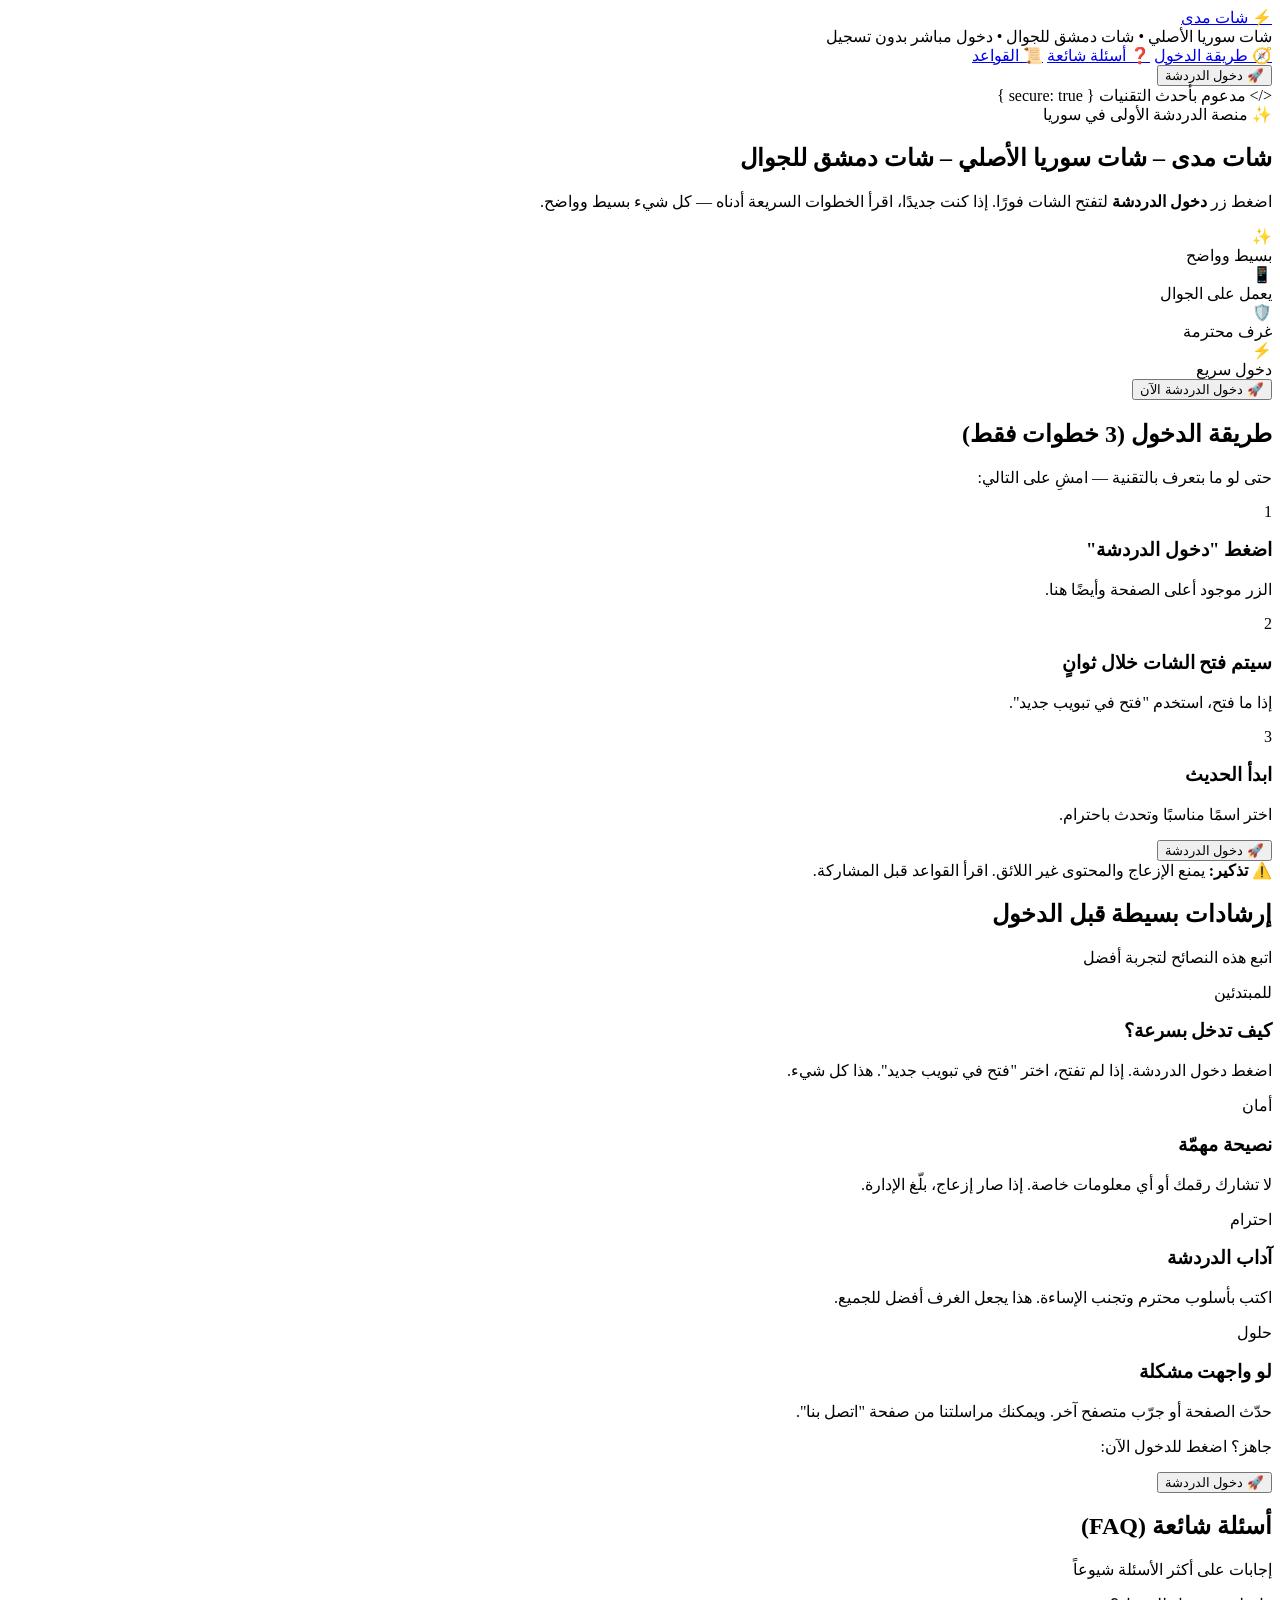
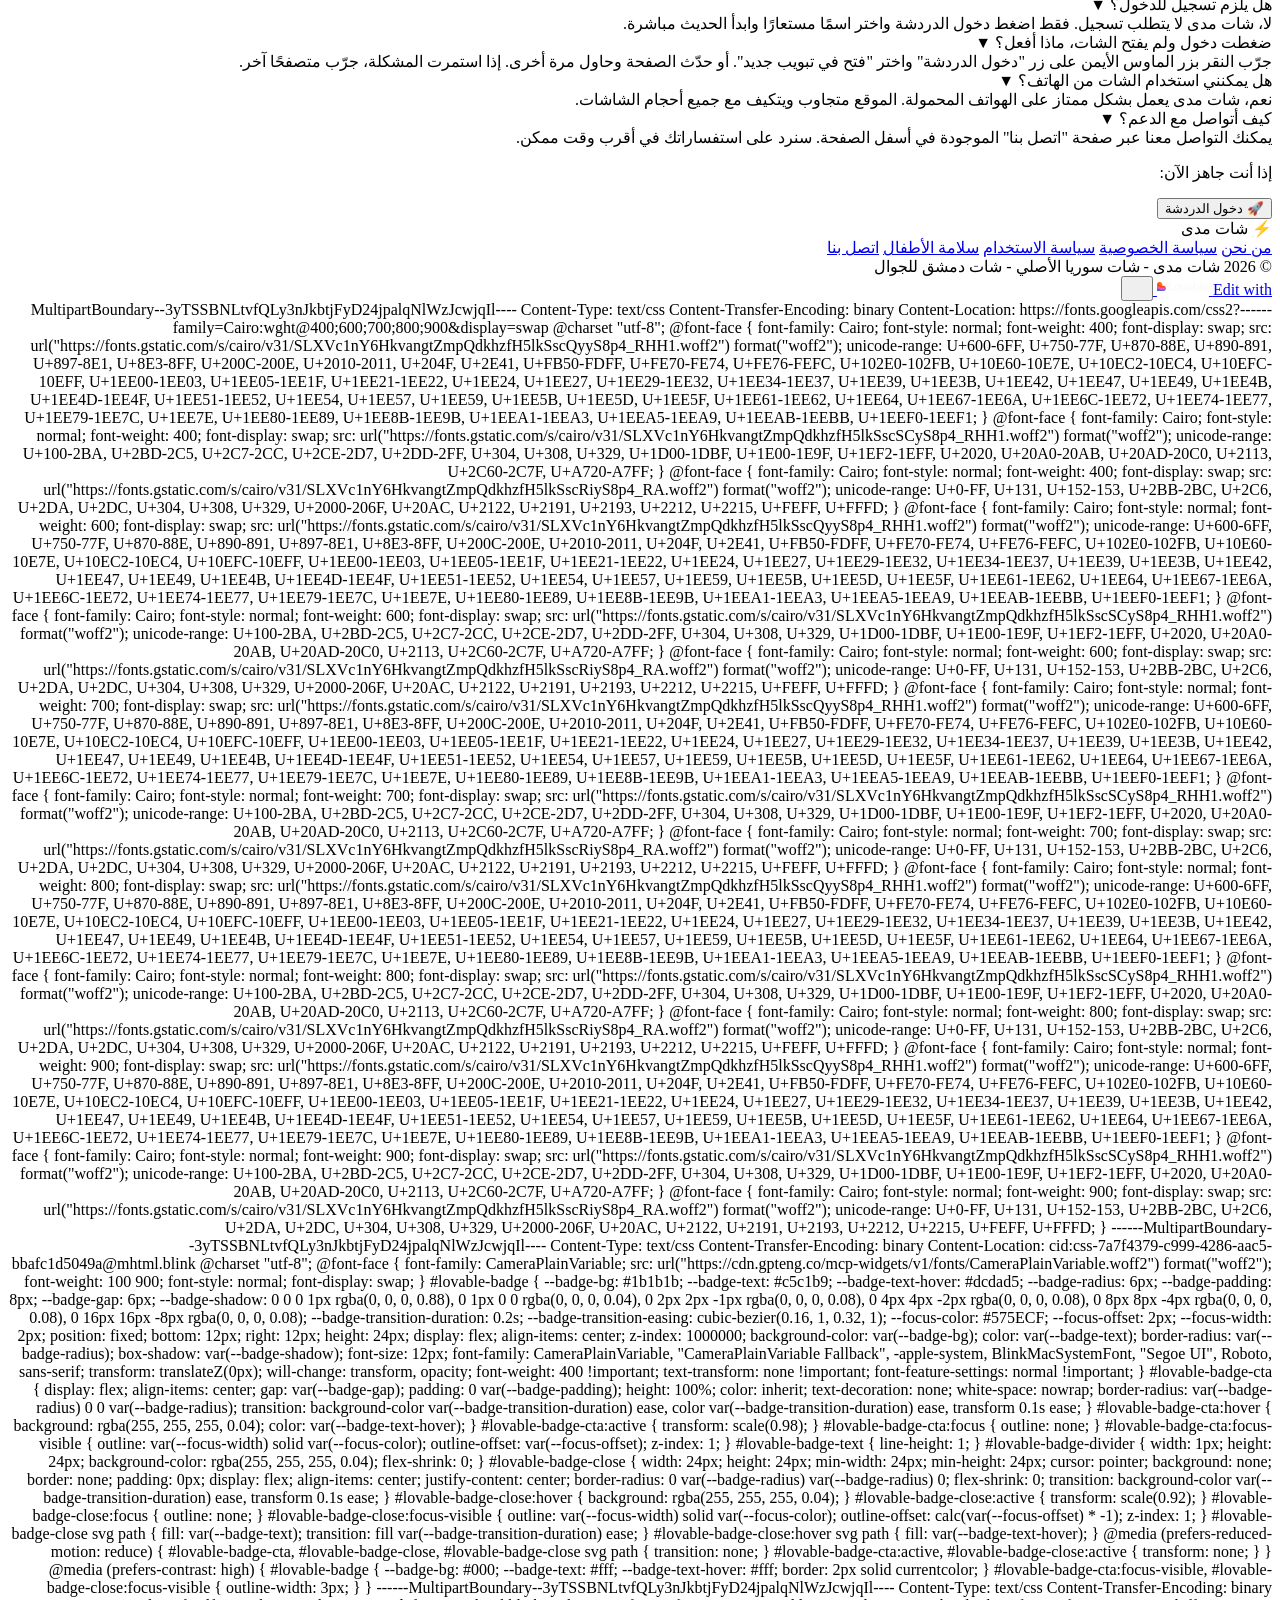
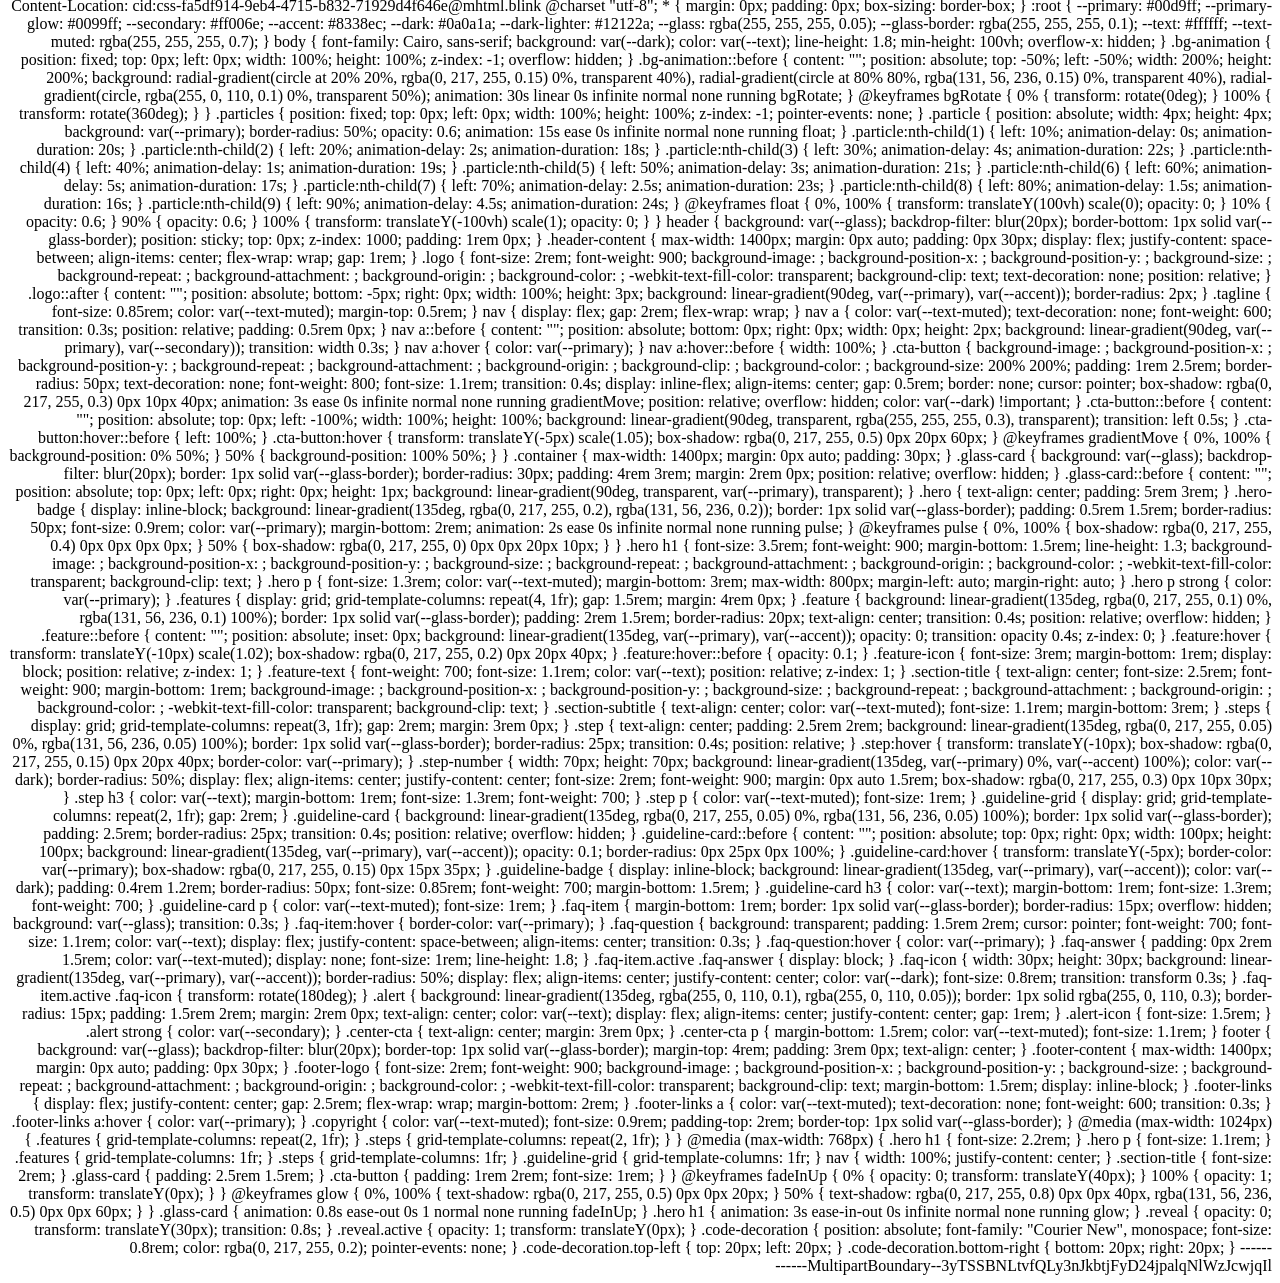
==== commit 5d8fb245: "Update and rename We.html to index.html" ====
--- a/index.html
+++ b/index.html
@@ -1,644 +1,569 @@
-<!DOCTYPE html>
-<html lang="ar" dir="rtl">
-<head>
-    <meta charset="UTF-8">
-    <meta name="viewport" content="width=device-width, initial-scale=1.0">
-    <title>شات مدى – شات سوريا الأصلي – شات دمشق للجوال</title>
-    <meta name="description" content="شات مدى - دردشة سورية مباشرة بدون تسجيل - شات دمشق للجوال - دخول فوري وآمن">
-    <style>
-        * {
-            margin: 0;
-            padding: 0;
-            box-sizing: border-box;
-        }
-
-        body {
-            font-family: 'Segoe UI', Tahoma, Geneva, Verdana, sans-serif;
-            background: linear-gradient(135deg, #667eea 0%, #764ba2 100%);
-            color: #333;
-            line-height: 1.6;
-            min-height: 100vh;
-        }
-
-        /* Header */
-        header {
-            background: rgba(255, 255, 255, 0.98);
-            box-shadow: 0 2px 10px rgba(0,0,0,0.1);
-            position: sticky;
-            top: 0;
-            z-index: 1000;
-            padding: 1rem 0;
-        }
-
-        .header-content {
-            max-width: 1200px;
-            margin: 0 auto;
-            padding: 0 20px;
-            display: flex;
-            justify-content: space-between;
-            align-items: center;
-            flex-wrap: wrap;
-            gap: 1rem;
-        }
-
-        .logo {
-            font-size: 1.5rem;
-            font-weight: bold;
-            color: #667eea;
-            text-decoration: none;
-        }
-
-        .tagline {
-            font-size: 0.9rem;
-            color: #666;
-            margin-top: 0.25rem;
-        }
-
-        nav {
-            display: flex;
-            gap: 1.5rem;
-            flex-wrap: wrap;
-        }
-
-        nav a {
-            color: #333;
-            text-decoration: none;
-            font-weight: 500;
-            transition: color 0.3s;
-        }
-
-        nav a:hover {
-            color: #667eea;
-        }
-
-        .cta-button {
-            background: linear-gradient(135deg, #667eea 0%, #764ba2 100%);
-            color: white !important;
-            padding: 0.75rem 1.5rem;
-            border-radius: 25px;
-            text-decoration: none;
-            font-weight: bold;
-            transition: transform 0.3s, box-shadow 0.3s;
-            display: inline-block;
-            border: none;
-            cursor: pointer;
-            font-size: 1rem;
-        }
-
-        .cta-button:hover {
-            transform: translateY(-2px);
-            box-shadow: 0 5px 15px rgba(102, 126, 234, 0.4);
-        }
-
-        /* Container */
-        .container {
-            max-width: 1200px;
-            margin: 0 auto;
-            padding: 20px;
-        }
-
-        /* Hero Section */
-        .hero {
-            background: white;
-            border-radius: 20px;
-            padding: 3rem 2rem;
-            margin: 2rem 0;
-            text-align: center;
-            box-shadow: 0 10px 30px rgba(0,0,0,0.1);
-        }
-
-        .hero h1 {
-            font-size: 2.5rem;
-            color: #333;
-            margin-bottom: 1rem;
-            line-height: 1.3;
-        }
-
-        .hero p {
-            font-size: 1.1rem;
-            color: #666;
-            margin-bottom: 2rem;
-            max-width: 800px;
-            margin-left: auto;
-            margin-right: auto;
-        }
-
-        .features {
-            display: grid;
-            grid-template-columns: repeat(auto-fit, minmax(200px, 1fr));
-            gap: 1.5rem;
-            margin: 2rem 0;
-        }
-
-        .feature {
-            background: linear-gradient(135deg, #f5f7fa 0%, #c3cfe2 100%);
-            padding: 1.5rem;
-            border-radius: 15px;
-            text-align: center;
-            transition: transform 0.3s;
-        }
-
-        .feature:hover {
-            transform: translateY(-5px);
-        }
-
-        .feature-icon {
-            font-size: 2.5rem;
-            margin-bottom: 0.5rem;
-        }
-
-        .feature-text {
-            font-weight: bold;
-            color: #333;
-        }
-
-        /* How to Section */
-        .how-to {
-            background: white;
-            border-radius: 20px;
-            padding: 3rem 2rem;
-            margin: 2rem 0;
-            box-shadow: 0 10px 30px rgba(0,0,0,0.1);
-        }
-
-        .how-to h2 {
-            text-align: center;
-            color: #667eea;
-            font-size: 2rem;
-            margin-bottom: 1rem;
-        }
-
-        .how-to-subtitle {
-            text-align: center;
-            color: #666;
-            margin-bottom: 2rem;
-        }
-
-        .steps {
-            display: grid;
-            grid-template-columns: repeat(auto-fit, minmax(250px, 1fr));
-            gap: 2rem;
-            margin: 2rem 0;
-        }
-
-        .step {
-            text-align: center;
-            padding: 1.5rem;
-            background: #f8f9fa;
-            border-radius: 15px;
-            transition: transform 0.3s;
-        }
-
-        .step:hover {
-            transform: scale(1.05);
-        }
-
-        .step-number {
-            width: 50px;
-            height: 50px;
-            background: linear-gradient(135deg, #667eea 0%, #764ba2 100%);
-            color: white;
-            border-radius: 50%;
-            display: flex;
-            align-items: center;
-            justify-content: center;
-            font-size: 1.5rem;
-            font-weight: bold;
-            margin: 0 auto 1rem;
-        }
-
-        .step h3 {
-            color: #333;
-            margin-bottom: 0.5rem;
-        }
-
-        .step p {
-            color: #666;
-            font-size: 0.95rem;
-        }
-
-        /* Guidelines Section */
-        .guidelines {
-            background: white;
-            border-radius: 20px;
-            padding: 3rem 2rem;
-            margin: 2rem 0;
-            box-shadow: 0 10px 30px rgba(0,0,0,0.1);
-        }
-
-        .guidelines h2 {
-            text-align: center;
-            color: #667eea;
-            font-size: 2rem;
-            margin-bottom: 2rem;
-        }
-
-        .guideline-grid {
-            display: grid;
-            grid-template-columns: repeat(auto-fit, minmax(280px, 1fr));
-            gap: 2rem;
-        }
-
-        .guideline-card {
-            background: linear-gradient(135deg, #f5f7fa 0%, #c3cfe2 100%);
-            padding: 2rem;
-            border-radius: 15px;
-            transition: transform 0.3s;
-        }
-
-        .guideline-card:hover {
-            transform: translateY(-5px);
-        }
-
-        .guideline-badge {
-            display: inline-block;
-            background: #667eea;
-            color: white;
-            padding: 0.3rem 1rem;
-            border-radius: 20px;
-            font-size: 0.85rem;
-            margin-bottom: 1rem;
-        }
-
-        .guideline-card h3 {
-            color: #333;
-            margin-bottom: 0.75rem;
-        }
-
-        .guideline-card p {
-            color: #555;
-            font-size: 0.95rem;
-        }
-
-        /* FAQ Section */
-        .faq {
-            background: white;
-            border-radius: 20px;
-            padding: 3rem 2rem;
-            margin: 2rem 0;
-            box-shadow: 0 10px 30px rgba(0,0,0,0.1);
-        }
-
-        .faq h2 {
-            text-align: center;
-            color: #667eea;
-            font-size: 2rem;
-            margin-bottom: 2rem;
-        }
-
-        .faq-item {
-            margin-bottom: 1rem;
-            border: 2px solid #e0e0e0;
-            border-radius: 10px;
-            overflow: hidden;
-        }
-
-        .faq-question {
-            background: #f8f9fa;
-            padding: 1.25rem;
-            cursor: pointer;
-            font-weight: bold;
-            color: #333;
-            display: flex;
-            justify-content: space-between;
-            align-items: center;
-            transition: background 0.3s;
-        }
-
-        .faq-question:hover {
-            background: #e9ecef;
-        }
-
-        .faq-answer {
-            padding: 1.25rem;
-            color: #666;
-            display: none;
-            background: white;
-        }
-
-        .faq-item.active .faq-answer {
-            display: block;
-        }
-
-        .faq-icon {
-            transition: transform 0.3s;
-        }
-
-        .faq-item.active .faq-icon {
-            transform: rotate(180deg);
-        }
-
-        /* Footer */
-        footer {
-            background: rgba(255, 255, 255, 0.95);
-            margin-top: 3rem;
-            padding: 2rem 0;
-            text-align: center;
-        }
-
-        .footer-links {
-            display: flex;
-            justify-content: center;
-            gap: 2rem;
-            flex-wrap: wrap;
-            margin-bottom: 1rem;
-        }
-
-        .footer-links a {
-            color: #667eea;
-            text-decoration: none;
-            font-weight: 500;
-            transition: color 0.3s;
-        }
-
-        .footer-links a:hover {
-            color: #764ba2;
-        }
-
-        .copyright {
-            color: #666;
-            font-size: 0.9rem;
-        }
-
-        /* Responsive */
-        @media (max-width: 768px) {
-            .hero h1 {
-                font-size: 1.8rem;
-            }
-
-            .hero p {
-                font-size: 1rem;
-            }
-
-            .features {
-                grid-template-columns: 1fr;
-            }
-
-            .steps {
-                grid-template-columns: 1fr;
-            }
-
-            .guideline-grid {
-                grid-template-columns: 1fr;
-            }
-
-            nav {
-                width: 100%;
-                justify-content: center;
-            }
-        }
-
-        /* Animations */
-        @keyframes fadeIn {
-            from {
-                opacity: 0;
-                transform: translateY(20px);
-            }
-            to {
-                opacity: 1;
-                transform: translateY(0);
-            }
-        }
-
-        .hero, .how-to, .guidelines, .faq {
-            animation: fadeIn 0.6s ease-out;
-        }
-
-        /* Alert Box */
-        .alert {
-            background: #fff3cd;
-            border: 2px solid #ffc107;
-            border-radius: 10px;
-            padding: 1rem;
-            margin: 2rem 0;
-            text-align: center;
-            color: #856404;
-        }
-
-        .alert strong {
-            color: #d39e00;
-        }
-
-        /* Center CTA */
-        .center-cta {
-            text-align: center;
-            margin: 2rem 0;
-        }
-    </style>
-</head>
-<body>
-    <header>
-        <div class="header-content">
-            <div>
-                <a href="#" class="logo">شات مدى</a>
-                <div class="tagline">شات سوريا الأصلي • شات دمشق للجوال • دخول مباشر بدون تسجيل</div>
-            </div>
-            <nav>
-                <a href="#how">🧭 طريقة الدخول</a>
-                <a href="#faq">❓ أسئلة شائعة</a>
-                <a href="#rules">📜 القواعد</a>
-            </nav>
-            <button class="cta-button" onclick="enterChat()">🚀 دخول الدردشة</button>
-        </div>
-    </header>
-
-    <div class="container">
-        <!-- Hero Section -->
-        <section class="hero">
-            <h1>شات مدى – شات سوريا الأصلي – شات دمشق للجوال</h1>
-            <p>اضغط زر <strong>دخول الدردشة</strong> لتفتح الشات فورًا. إذا كنت جديدًا، اقرأ الخطوات السريعة أدناه — كل شيء بسيط وواضح.</p>
-            
-            <div class="features">
-                <div class="feature">
-                    <div class="feature-icon">✨</div>
-                    <div class="feature-text">بسيط وواضح</div>
-                </div>
-                <div class="feature">
-                    <div class="feature-icon">📱</div>
-                    <div class="feature-text">يعمل على الجوال</div>
-                </div>
-                <div class="feature">
-                    <div class="feature-icon">🛡️</div>
-                    <div class="feature-text">غرف محترمة</div>
-                </div>
-                <div class="feature">
-                    <div class="feature-icon">⚡</div>
-                    <div class="feature-text">دخول سريع</div>
-                </div>
-            </div>
-
-            <button class="cta-button" onclick="enterChat()">🚀 دخول الدردشة الآن</button>
-        </section>
-
-        <!-- How To Section -->
-        <section class="how-to" id="how">
-            <h2>طريقة الدخول (3 خطوات فقط)</h2>
-            <p class="how-to-subtitle">حتى لو ما بتعرف بالتقنية — امشِ على التالي:</p>
-
-            <div class="steps">
-                <div class="step">
-                    <div class="step-number">1</div>
-                    <h3>اضغط "دخول الدردشة"</h3>
-                    <p>الزر موجود أعلى الصفحة وأيضًا هنا.</p>
-                </div>
-                <div class="step">
-                    <div class="step-number">2</div>
-                    <h3>سيتم فتح الشات خلال ثوانٍ</h3>
-                    <p>إذا ما فتح، استخدم "فتح في تبويب جديد".</p>
-                </div>
-                <div class="step">
-                    <div class="step-number">3</div>
-                    <h3>ابدأ الحديث</h3>
-                    <p>اختر اسمًا مناسبًا وتحدث باحترام.</p>
-                </div>
-            </div>
-
-            <div class="center-cta">
-                <button class="cta-button" onclick="enterChat()">🚀 دخول الدردشة</button>
-            </div>
-
-            <div class="alert">
-                <strong>تذكير:</strong> يمنع الإزعاج والمحتوى غير اللائق. اقرأ القواعد قبل المشاركة.
-            </div>
-        </section>
-
-        <!-- Guidelines Section -->
-        <section class="guidelines" id="rules">
-            <h2>إرشادات بسيطة قبل الدخول</h2>
-            
-            <div class="guideline-grid">
-                <div class="guideline-card">
-                    <span class="guideline-badge">للمبتدئين</span>
-                    <h3>كيف تدخل بسرعة؟</h3>
-                    <p>اضغط دخول الدردشة. إذا لم تفتح، اختر "فتح في تبويب جديد". هذا كل شيء.</p>
-                </div>
-
-                <div class="guideline-card">
-                    <span class="guideline-badge">أمان</span>
-                    <h3>نصيحة مهمّة</h3>
-                    <p>لا تشارك رقمك أو أي معلومات خاصة. إذا صار إزعاج، بلّغ الإدارة.</p>
-                </div>
-
-                <div class="guideline-card">
-                    <span class="guideline-badge">احترام</span>
-                    <h3>آداب الدردشة</h3>
-                    <p>اكتب بأسلوب محترم وتجنب الإساءة. هذا يجعل الغرف أفضل للجميع.</p>
-                </div>
-
-                <div class="guideline-card">
-                    <span class="guideline-badge">حلول</span>
-                    <h3>لو واجهت مشكلة</h3>
-                    <p>حدّث الصفحة أو جرّب متصفح آخر. ويمكنك مراسلتنا من صفحة "اتصل بنا".</p>
-                </div>
-            </div>
-
-            <div class="center-cta">
-                <p style="margin-bottom: 1rem; color: #666;">جاهز؟ اضغط للدخول الآن:</p>
-                <button class="cta-button" onclick="enterChat()">🚀 دخول الدردشة</button>
-            </div>
-        </section>
-
-        <!-- FAQ Section -->
-        <section class="faq" id="faq">
-            <h2>أسئلة شائعة (FAQ)</h2>
-
-            <div class="faq-item">
-                <div class="faq-question" onclick="toggleFAQ(this)">
-                    <span>هل يلزم تسجيل للدخول؟</span>
-                    <span class="faq-icon">▼</span>
-                </div>
-                <div class="faq-answer">
-                    لا، شات مدى لا يتطلب تسجيل. فقط اضغط دخول الدردشة واختر اسمًا مستعارًا وابدأ الحديث مباشرة.
-                </div>
-            </div>
-
-            <div class="faq-item">
-                <div class="faq-question" onclick="toggleFAQ(this)">
-                    <span>ضغطت دخول ولم يفتح الشات، ماذا أفعل؟</span>
-                    <span class="faq-icon">▼</span>
-                </div>
-                <div class="faq-answer">
-                    جرّب النقر بزر الماوس الأيمن على زر "دخول الدردشة" واختر "فتح في تبويب جديد". أو حدّث الصفحة وحاول مرة أخرى. إذا استمرت المشكلة، جرّب متصفحًا آخر.
-                </div>
-            </div>
-
-            <div class="faq-item">
-                <div class="faq-question" onclick="toggleFAQ(this)">
-                    <span>هل يمكنني استخدام الشات من الهاتف؟</span>
-                    <span class="faq-icon">▼</span>
-                </div>
-                <div class="faq-answer">
-                    نعم، شات مدى يعمل بشكل ممتاز على الهواتف المحمولة. الموقع متجاوب ويتكيف مع جميع أحجام الشاشات.
-                </div>
-            </div>
-
-            <div class="faq-item">
-                <div class="faq-question" onclick="toggleFAQ(this)">
-                    <span>كيف أتواصل مع الدعم؟</span>
-                    <span class="faq-icon">▼</span>
-                </div>
-                <div class="faq-answer">
-                    يمكنك التواصل معنا عبر صفحة "اتصل بنا" الموجودة في أسفل الصفحة. سنرد على استفساراتك في أقرب وقت ممكن.
-                </div>
-            </div>
-
-            <div class="center-cta">
-                <p style="margin-bottom: 1rem; color: #666;">إذا أنت جاهز الآن:</p>
-                <button class="cta-button" onclick="enterChat()">🚀 دخول الدردشة</button>
-            </div>
-        </section>
-    </div>
-
-    <footer>
-        <div class="footer-links">
-            <a href="#about">من نحن</a>
-            <a href="#privacy">سياسة الخصوصية</a>
-            <a href="#rules">سياسة الاستخدام</a>
-            <a href="#safety">سلامة الأطفال</a>
-            <a href="#contact">اتصل بنا</a>
-        </div>
-        <div class="copyright">
-            © 2026 شات مدى - شات سوريا الأصلي - شات دمشق للجوال
-        </div>
-    </footer>
-
-    <script>
-        // Toggle FAQ
-        function toggleFAQ(element) {
-            const faqItem = element.parentElement;
-            const isActive = faqItem.classList.contains('active');
-            
-            // Close all FAQ items
-            document.querySelectorAll('.faq-item').forEach(item => {
-                item.classList.remove('active');
-            });
-            
-            // Open clicked item if it wasn't active
-            if (!isActive) {
-                faqItem.classList.add('active');
-            }
-        }
-
-        // Enter Chat Function
-        function enterChat() {
-            // استبدل هذا الرابط برابط الدردشة الفعلي الخاص بك
-            const chatURL = 'https://madahost.online/';
-            window.open(chatURL, '_blank');
-        }
-
-        // Smooth Scroll
-        document.querySelectorAll('a[href^="#"]').forEach(anchor => {
-            anchor.addEventListener('click', function (e) {
-                e.preventDefault();
-                const target = document.querySelector(this.getAttribute('href'));
-                if (target) {
-                    target.scrollIntoView({
-                        behavior: 'smooth',
-                        block: 'start'
-                    });
-                }
-            });
-        });
-    </script>
-</body>
-</html>
+<!DOCTYPE html><html lang="ar" dir="rtl"><head><meta http-equiv="Content-Type" content="text/html; charset=UTF-8"><link rel="stylesheet" type="text/css" href="cid:css-fa5df914-9eb4-4715-b832-71929d4f646e@mhtml.blink" /><link rel="stylesheet" type="text/css" href="cid:css-7a7f4379-c999-4286-aac5-bbafc1d5049a@mhtml.blink" />
+    
+    <meta name="viewport" content="width=device-width, initial-scale=1.0">
+    <title>شات مدى – شات سوريا الأصلي – شات دمشق للجوال</title>
+    <meta name="description" content="شات مدى - دردشة سورية مباشرة بدون تسجيل - شات دمشق للجوال - دخول فوري وآمن">
+    <link href="https://fonts.googleapis.com/css2?family=Cairo:wght@400;600;700;800;900&amp;display=swap" rel="stylesheet">
+    
+
+
+<meta name="twitter:image" content="https://pub-bb2e103a32db4e198524a2e9ed8f35b4.r2.dev/71ff973b-6fee-4643-80a9-e11624cdfe09/id-preview-52e71950--55a3f430-7763-4b28-b633-d28d4b0c10e7.lovable.app-1769524491409.png"></head>
+<body>
+    <!-- Animated Background -->
+    <div class="bg-animation"></div>
+    
+    <!-- Floating Particles -->
+    <div class="particles">
+        <div class="particle"></div>
+        <div class="particle"></div>
+        <div class="particle"></div>
+        <div class="particle"></div>
+        <div class="particle"></div>
+        <div class="particle"></div>
+        <div class="particle"></div>
+        <div class="particle"></div>
+        <div class="particle"></div>
+    </div>
+
+    <header>
+        <div class="header-content">
+            <div>
+                <a href="https://id-preview--55a3f430-7763-4b28-b633-d28d4b0c10e7.lovable.app/welcome.html#" class="logo">⚡ شات مدى</a>
+                <div class="tagline">شات سوريا الأصلي • شات دمشق للجوال • دخول مباشر بدون تسجيل</div>
+            </div>
+            <nav>
+                <a href="https://id-preview--55a3f430-7763-4b28-b633-d28d4b0c10e7.lovable.app/welcome.html#how">🧭 طريقة الدخول</a>
+                <a href="https://id-preview--55a3f430-7763-4b28-b633-d28d4b0c10e7.lovable.app/welcome.html#faq">❓ أسئلة شائعة</a>
+                <a href="https://id-preview--55a3f430-7763-4b28-b633-d28d4b0c10e7.lovable.app/welcome.html#rules">📜 القواعد</a>
+            </nav>
+            <button class="cta-button">🚀 دخول الدردشة</button>
+        </div>
+    </header>
+
+    <div class="container">
+        <!-- Hero Section -->
+        <section class="glass-card hero">
+            <span class="code-decoration top-left">&lt;/&gt; مدعوم بأحدث التقنيات</span>
+            <span class="code-decoration bottom-right">{ secure: true }</span>
+            
+            <div class="hero-badge">✨ منصة الدردشة الأولى في سوريا</div>
+            <h1>شات مدى – شات سوريا الأصلي – شات دمشق للجوال</h1>
+            <p>اضغط زر <strong>دخول الدردشة</strong> لتفتح الشات فورًا. إذا كنت جديدًا، اقرأ الخطوات السريعة أدناه — كل شيء بسيط وواضح.</p>
+            
+            <div class="features">
+                <div class="feature" style="animation-delay: 0s;">
+                    <span class="feature-icon">✨</span>
+                    <div class="feature-text">بسيط وواضح</div>
+                </div>
+                <div class="feature" style="animation-delay: 0.1s;">
+                    <span class="feature-icon">📱</span>
+                    <div class="feature-text">يعمل على الجوال</div>
+                </div>
+                <div class="feature" style="animation-delay: 0.2s;">
+                    <span class="feature-icon">🛡️</span>
+                    <div class="feature-text">غرف محترمة</div>
+                </div>
+                <div class="feature" style="animation-delay: 0.3s;">
+                    <span class="feature-icon">⚡</span>
+                    <div class="feature-text">دخول سريع</div>
+                </div>
+            </div>
+
+            <button class="cta-button">🚀 دخول الدردشة الآن</button>
+        </section>
+
+        <!-- How To Section -->
+        <section class="glass-card" id="how">
+            <h2 class="section-title">طريقة الدخول (3 خطوات فقط)</h2>
+            <p class="section-subtitle">حتى لو ما بتعرف بالتقنية — امشِ على التالي:</p>
+
+            <div class="steps">
+                <div class="step reveal" style="transition-delay: 0s;">
+                    <div class="step-number">1</div>
+                    <h3>اضغط "دخول الدردشة"</h3>
+                    <p>الزر موجود أعلى الصفحة وأيضًا هنا.</p>
+                </div>
+                <div class="step reveal" style="transition-delay: 0.1s;">
+                    <div class="step-number">2</div>
+                    <h3>سيتم فتح الشات خلال ثوانٍ</h3>
+                    <p>إذا ما فتح، استخدم "فتح في تبويب جديد".</p>
+                </div>
+                <div class="step reveal" style="transition-delay: 0.2s;">
+                    <div class="step-number">3</div>
+                    <h3>ابدأ الحديث</h3>
+                    <p>اختر اسمًا مناسبًا وتحدث باحترام.</p>
+                </div>
+            </div>
+
+            <div class="center-cta">
+                <button class="cta-button">🚀 دخول الدردشة</button>
+            </div>
+
+            <div class="alert">
+                <span class="alert-icon">⚠️</span>
+                <span><strong>تذكير:</strong> يمنع الإزعاج والمحتوى غير اللائق. اقرأ القواعد قبل المشاركة.</span>
+            </div>
+        </section>
+
+        <!-- Guidelines Section -->
+        <section class="glass-card" id="rules">
+            <h2 class="section-title">إرشادات بسيطة قبل الدخول</h2>
+            <p class="section-subtitle">اتبع هذه النصائح لتجربة أفضل</p>
+            
+            <div class="guideline-grid">
+                <div class="guideline-card reveal" style="transition-delay: 0s;">
+                    <span class="guideline-badge">للمبتدئين</span>
+                    <h3>كيف تدخل بسرعة؟</h3>
+                    <p>اضغط دخول الدردشة. إذا لم تفتح، اختر "فتح في تبويب جديد". هذا كل شيء.</p>
+                </div>
+
+                <div class="guideline-card reveal" style="transition-delay: 0.1s;">
+                    <span class="guideline-badge">أمان</span>
+                    <h3>نصيحة مهمّة</h3>
+                    <p>لا تشارك رقمك أو أي معلومات خاصة. إذا صار إزعاج، بلّغ الإدارة.</p>
+                </div>
+
+                <div class="guideline-card reveal" style="transition-delay: 0.2s;">
+                    <span class="guideline-badge">احترام</span>
+                    <h3>آداب الدردشة</h3>
+                    <p>اكتب بأسلوب محترم وتجنب الإساءة. هذا يجعل الغرف أفضل للجميع.</p>
+                </div>
+
+                <div class="guideline-card reveal" style="transition-delay: 0.3s;">
+                    <span class="guideline-badge">حلول</span>
+                    <h3>لو واجهت مشكلة</h3>
+                    <p>حدّث الصفحة أو جرّب متصفح آخر. ويمكنك مراسلتنا من صفحة "اتصل بنا".</p>
+                </div>
+            </div>
+
+            <div class="center-cta">
+                <p>جاهز؟ اضغط للدخول الآن:</p>
+                <button class="cta-button">🚀 دخول الدردشة</button>
+            </div>
+        </section>
+
+        <!-- FAQ Section -->
+        <section class="glass-card" id="faq">
+            <h2 class="section-title">أسئلة شائعة (FAQ)</h2>
+            <p class="section-subtitle">إجابات على أكثر الأسئلة شيوعاً</p>
+
+            <div class="faq-item">
+                <div class="faq-question">
+                    <span>هل يلزم تسجيل للدخول؟</span>
+                    <span class="faq-icon">▼</span>
+                </div>
+                <div class="faq-answer">
+                    لا، شات مدى لا يتطلب تسجيل. فقط اضغط دخول الدردشة واختر اسمًا مستعارًا وابدأ الحديث مباشرة.
+                </div>
+            </div>
+
+            <div class="faq-item">
+                <div class="faq-question">
+                    <span>ضغطت دخول ولم يفتح الشات، ماذا أفعل؟</span>
+                    <span class="faq-icon">▼</span>
+                </div>
+                <div class="faq-answer">
+                    جرّب النقر بزر الماوس الأيمن على زر "دخول الدردشة" واختر "فتح في تبويب جديد". أو حدّث الصفحة وحاول مرة أخرى. إذا استمرت المشكلة، جرّب متصفحًا آخر.
+                </div>
+            </div>
+
+            <div class="faq-item">
+                <div class="faq-question">
+                    <span>هل يمكنني استخدام الشات من الهاتف؟</span>
+                    <span class="faq-icon">▼</span>
+                </div>
+                <div class="faq-answer">
+                    نعم، شات مدى يعمل بشكل ممتاز على الهواتف المحمولة. الموقع متجاوب ويتكيف مع جميع أحجام الشاشات.
+                </div>
+            </div>
+
+            <div class="faq-item">
+                <div class="faq-question">
+                    <span>كيف أتواصل مع الدعم؟</span>
+                    <span class="faq-icon">▼</span>
+                </div>
+                <div class="faq-answer">
+                    يمكنك التواصل معنا عبر صفحة "اتصل بنا" الموجودة في أسفل الصفحة. سنرد على استفساراتك في أقرب وقت ممكن.
+                </div>
+            </div>
+
+            <div class="center-cta">
+                <p>إذا أنت جاهز الآن:</p>
+                <button class="cta-button">🚀 دخول الدردشة</button>
+            </div>
+        </section>
+    </div>
+
+    <footer>
+        <div class="footer-content">
+            <div class="footer-logo">⚡ شات مدى</div>
+            <div class="footer-links">
+                <a href="https://id-preview--55a3f430-7763-4b28-b633-d28d4b0c10e7.lovable.app/welcome.html#about">من نحن</a>
+                <a href="https://id-preview--55a3f430-7763-4b28-b633-d28d4b0c10e7.lovable.app/welcome.html#privacy">سياسة الخصوصية</a>
+                <a href="https://id-preview--55a3f430-7763-4b28-b633-d28d4b0c10e7.lovable.app/welcome.html#rules">سياسة الاستخدام</a>
+                <a href="https://id-preview--55a3f430-7763-4b28-b633-d28d4b0c10e7.lovable.app/welcome.html#safety">سلامة الأطفال</a>
+                <a href="https://id-preview--55a3f430-7763-4b28-b633-d28d4b0c10e7.lovable.app/welcome.html#contact">اتصل بنا</a>
+            </div>
+            <div class="copyright">
+                © 2026 شات مدى - شات سوريا الأصلي - شات دمشق للجوال
+            </div>
+        </div>
+    </footer>
+
+    
+
+<aside id="lovable-badge" role="complementary" aria-label="Edit with Lovable">
+	<a id="lovable-badge-cta" target="_blank" href="https://lovable.dev/projects/55a3f430-7763-4b28-b633-d28d4b0c10e7?utm_source=lovable-badge" rel="noopener" aria-label="Edit with Lovable">
+		<span id="lovable-badge-text">Edit with</span>
+		<svg xmlns="http://www.w3.org/2000/svg" width="52" height="16" fill="none" viewBox="0 0 52 16">
+  <path fill="#FCFBF8" fill-rule="evenodd" d="M20.318 5.25c.643 0 1.206.14 1.69.418a2.81 2.81 0 0 1 1.118 1.191c.266.513.4 1.115.4 1.807s-.134 1.296-.4 1.812a2.81 2.81 0 0 1-1.118 1.193c-.484.278-1.047.418-1.69.418s-1.208-.14-1.695-.418a2.85 2.85 0 0 1-1.125-1.193c-.262-.516-.393-1.12-.393-1.812s.131-1.294.393-1.807a2.848 2.848 0 0 1 1.125-1.191c.487-.279 1.052-.418 1.695-.418Zm0 1.425c-.27 0-.504.076-.7.228-.193.147-.34.37-.443.67-.102.295-.153.66-.153 1.093 0 .435.05.801.153 1.1.102.3.25.524.443.676.196.147.43.22.7.22.27 0 .502-.073.694-.22.193-.152.341-.375.443-.67.103-.299.153-.667.153-1.106 0-.65-.112-1.145-.337-1.481a1.08 1.08 0 0 0-.953-.51ZM32.7 5.25c.61 0 1.127.1 1.549.3.422.197.74.48.953.849.217.368.325.809.325 1.32v2.704c0 .29.02.562.062.812.044.245.108.4.19.466V12h-1.935a5.895 5.895 0 0 1-.105-.684 7.745 7.745 0 0 1-.02-.228 2.293 2.293 0 0 1-.151.203c-.205.242-.47.437-.793.584-.32.143-.685.215-1.094.215-.406 0-.77-.08-1.094-.24a1.845 1.845 0 0 1-.756-.682 1.984 1.984 0 0 1-.27-1.045c0-.606.178-1.069.535-1.388.356-.324.87-.534 1.542-.633l1.125-.16c.225-.032.403-.074.534-.123a.622.622 0 0 0 .288-.196.549.549 0 0 0 .093-.327.65.65 0 0 0-.11-.367.702.702 0 0 0-.32-.27c-.14-.07-.31-.105-.51-.105-.32 0-.576.083-.768.251-.193.164-.298.39-.314.676h-1.923c.016-.434.147-.82.393-1.155.25-.34.596-.604 1.039-.792.442-.189.954-.283 1.535-.283Zm.99 3.498a.98.98 0 0 1-.215.14 2.49 2.49 0 0 1-.584.178l-.473.092c-.315.061-.553.156-.713.283-.155.127-.233.305-.233.534 0 .23.084.412.252.547.168.135.383.203.645.203s.494-.058.694-.173c.201-.118.355-.282.461-.49.11-.21.166-.448.166-.714v-.6Zm4.526-2.375c.065-.125.138-.243.221-.349.197-.25.437-.44.719-.571.282-.135.6-.203.952-.203.528 0 .988.138 1.377.412.389.275.688.67.896 1.186.21.512.314 1.12.314 1.824 0 .7-.107 1.309-.32 1.825-.213.512-.518.906-.915 1.18-.393.275-.854.412-1.383.412-.352 0-.667-.062-.946-.184a1.832 1.832 0 0 1-.7-.554 2.2 2.2 0 0 1-.234-.383V12h-1.843V3h1.862v3.373Zm1.284.296c-.274 0-.51.085-.707.253-.192.163-.338.397-.436.7a3.376 3.376 0 0 0-.148 1.05c0 .406.05.759.148 1.058.098.299.243.53.436.694.197.164.433.246.707.246.279 0 .512-.082.7-.246.193-.164.336-.395.43-.694.099-.3.148-.652.148-1.058 0-.405-.05-.757-.147-1.056-.095-.299-.238-.53-.43-.694a1.015 1.015 0 0 0-.7-.253Zm9.416-1.419c.602 0 1.136.131 1.604.393.466.262.829.643 1.086 1.143.263.5.394 1.097.394 1.794 0 .25-.002.449-.006.596H47.51c.018.288.071.538.164.75a1.3 1.3 0 0 0 .491.596c.214.13.465.196.757.196.319 0 .583-.082.792-.246.209-.167.34-.403.393-.706h1.862a2.48 2.48 0 0 1-.485 1.235 2.54 2.54 0 0 1-1.051.805c-.439.188-.949.283-1.53.283-.655 0-1.225-.125-1.708-.375a2.672 2.672 0 0 1-1.13-1.143c-.267-.508-.4-1.137-.4-1.887 0-.712.14-1.327.418-1.843a2.86 2.86 0 0 1 1.155-1.186c.491-.27 1.051-.405 1.678-.405Zm-.044 1.345c-.274 0-.516.068-.725.203a1.29 1.29 0 0 0-.479.59 2.045 2.045 0 0 0-.132.498h2.562a1.873 1.873 0 0 0-.138-.602 1.061 1.061 0 0 0-.418-.516 1.243 1.243 0 0 0-.67-.173Z" clip-rule="evenodd"></path>
+  <path fill="#FCFBF8" d="m26.605 9.995 1.342-4.566h1.924L27.628 12h-2.07l-2.33-6.57h1.98l1.397 4.565Zm-13.013.143h2.256c1.632 0 1.421 1.837 1.418 1.861h-5.603V3h1.93v7.138Zm31.516 1.861h-1.862V3h1.862v8.999Z"></path>
+  <path fill="url(#a)" fill-rule="evenodd" d="M2.7 3c1.492 0 2.7 1.192 2.7 2.663v1.012h.9c1.49 0 2.7 1.192 2.7 2.662S7.791 12 6.3 12H0V5.663C0 4.193 1.209 3 2.7 3Z" clip-rule="evenodd"></path>
+  <defs>
+    <radialGradient id="a" cx="0" cy="0" r="1" gradientTransform="matrix(-1.54236 7.07838 -10.231 -2.15602 4.627 5.022)" gradientUnits="userSpaceOnUse">
+      <stop offset=".106" stop-color="#FE7B02"></stop>
+      <stop offset=".394" stop-color="#FE3F21"></stop>
+      <stop offset=".608" stop-color="#F858BC"></stop>
+      <stop offset=".929" stop-color="#575ECF"></stop>
+    </radialGradient>
+  </defs>
+</svg>
+
+
+	</a>
+	
+	<span id="lovable-badge-divider" aria-hidden="true"></span>
+	
+	<button id="lovable-badge-close" aria-label="Dismiss" title="Dismiss" type="button">
+		<svg xmlns="http://www.w3.org/2000/svg" width="16" height="16" fill="none" viewBox="0 0 16 16" aria-hidden="true">
+			<path d="M10.646 4.646a.5.5 0 1 1 .707.708L8.707 8l2.646 2.646a.5.5 0 1 1-.707.707L8 8.707l-2.646 2.646a.5.5 0 1 1-.708-.707L7.293 8 4.646 5.354a.5.5 0 1 1 .708-.708L8 7.293l2.646-2.647Z"></path>
+		</svg>
+	</button>
+</aside>
+
+
+
+</body></html>
+------MultipartBoundary--3yTSSBNLtvfQLy3nJkbtjFyD24jpalqNlWzJcwjqIl----
+Content-Type: text/css
+Content-Transfer-Encoding: binary
+Content-Location: https://fonts.googleapis.com/css2?family=Cairo:wght@400;600;700;800;900&display=swap
+
+@charset "utf-8";
+
+@font-face { font-family: Cairo; font-style: normal; font-weight: 400; font-display: swap; src: url("https://fonts.gstatic.com/s/cairo/v31/SLXVc1nY6HkvangtZmpQdkhzfH5lkSscQyyS8p4_RHH1.woff2") format("woff2"); unicode-range: U+600-6FF, U+750-77F, U+870-88E, U+890-891, U+897-8E1, U+8E3-8FF, U+200C-200E, U+2010-2011, U+204F, U+2E41, U+FB50-FDFF, U+FE70-FE74, U+FE76-FEFC, U+102E0-102FB, U+10E60-10E7E, U+10EC2-10EC4, U+10EFC-10EFF, U+1EE00-1EE03, U+1EE05-1EE1F, U+1EE21-1EE22, U+1EE24, U+1EE27, U+1EE29-1EE32, U+1EE34-1EE37, U+1EE39, U+1EE3B, U+1EE42, U+1EE47, U+1EE49, U+1EE4B, U+1EE4D-1EE4F, U+1EE51-1EE52, U+1EE54, U+1EE57, U+1EE59, U+1EE5B, U+1EE5D, U+1EE5F, U+1EE61-1EE62, U+1EE64, U+1EE67-1EE6A, U+1EE6C-1EE72, U+1EE74-1EE77, U+1EE79-1EE7C, U+1EE7E, U+1EE80-1EE89, U+1EE8B-1EE9B, U+1EEA1-1EEA3, U+1EEA5-1EEA9, U+1EEAB-1EEBB, U+1EEF0-1EEF1; }
+
+@font-face { font-family: Cairo; font-style: normal; font-weight: 400; font-display: swap; src: url("https://fonts.gstatic.com/s/cairo/v31/SLXVc1nY6HkvangtZmpQdkhzfH5lkSscSCyS8p4_RHH1.woff2") format("woff2"); unicode-range: U+100-2BA, U+2BD-2C5, U+2C7-2CC, U+2CE-2D7, U+2DD-2FF, U+304, U+308, U+329, U+1D00-1DBF, U+1E00-1E9F, U+1EF2-1EFF, U+2020, U+20A0-20AB, U+20AD-20C0, U+2113, U+2C60-2C7F, U+A720-A7FF; }
+
+@font-face { font-family: Cairo; font-style: normal; font-weight: 400; font-display: swap; src: url("https://fonts.gstatic.com/s/cairo/v31/SLXVc1nY6HkvangtZmpQdkhzfH5lkSscRiyS8p4_RA.woff2") format("woff2"); unicode-range: U+0-FF, U+131, U+152-153, U+2BB-2BC, U+2C6, U+2DA, U+2DC, U+304, U+308, U+329, U+2000-206F, U+20AC, U+2122, U+2191, U+2193, U+2212, U+2215, U+FEFF, U+FFFD; }
+
+@font-face { font-family: Cairo; font-style: normal; font-weight: 600; font-display: swap; src: url("https://fonts.gstatic.com/s/cairo/v31/SLXVc1nY6HkvangtZmpQdkhzfH5lkSscQyyS8p4_RHH1.woff2") format("woff2"); unicode-range: U+600-6FF, U+750-77F, U+870-88E, U+890-891, U+897-8E1, U+8E3-8FF, U+200C-200E, U+2010-2011, U+204F, U+2E41, U+FB50-FDFF, U+FE70-FE74, U+FE76-FEFC, U+102E0-102FB, U+10E60-10E7E, U+10EC2-10EC4, U+10EFC-10EFF, U+1EE00-1EE03, U+1EE05-1EE1F, U+1EE21-1EE22, U+1EE24, U+1EE27, U+1EE29-1EE32, U+1EE34-1EE37, U+1EE39, U+1EE3B, U+1EE42, U+1EE47, U+1EE49, U+1EE4B, U+1EE4D-1EE4F, U+1EE51-1EE52, U+1EE54, U+1EE57, U+1EE59, U+1EE5B, U+1EE5D, U+1EE5F, U+1EE61-1EE62, U+1EE64, U+1EE67-1EE6A, U+1EE6C-1EE72, U+1EE74-1EE77, U+1EE79-1EE7C, U+1EE7E, U+1EE80-1EE89, U+1EE8B-1EE9B, U+1EEA1-1EEA3, U+1EEA5-1EEA9, U+1EEAB-1EEBB, U+1EEF0-1EEF1; }
+
+@font-face { font-family: Cairo; font-style: normal; font-weight: 600; font-display: swap; src: url("https://fonts.gstatic.com/s/cairo/v31/SLXVc1nY6HkvangtZmpQdkhzfH5lkSscSCyS8p4_RHH1.woff2") format("woff2"); unicode-range: U+100-2BA, U+2BD-2C5, U+2C7-2CC, U+2CE-2D7, U+2DD-2FF, U+304, U+308, U+329, U+1D00-1DBF, U+1E00-1E9F, U+1EF2-1EFF, U+2020, U+20A0-20AB, U+20AD-20C0, U+2113, U+2C60-2C7F, U+A720-A7FF; }
+
+@font-face { font-family: Cairo; font-style: normal; font-weight: 600; font-display: swap; src: url("https://fonts.gstatic.com/s/cairo/v31/SLXVc1nY6HkvangtZmpQdkhzfH5lkSscRiyS8p4_RA.woff2") format("woff2"); unicode-range: U+0-FF, U+131, U+152-153, U+2BB-2BC, U+2C6, U+2DA, U+2DC, U+304, U+308, U+329, U+2000-206F, U+20AC, U+2122, U+2191, U+2193, U+2212, U+2215, U+FEFF, U+FFFD; }
+
+@font-face { font-family: Cairo; font-style: normal; font-weight: 700; font-display: swap; src: url("https://fonts.gstatic.com/s/cairo/v31/SLXVc1nY6HkvangtZmpQdkhzfH5lkSscQyyS8p4_RHH1.woff2") format("woff2"); unicode-range: U+600-6FF, U+750-77F, U+870-88E, U+890-891, U+897-8E1, U+8E3-8FF, U+200C-200E, U+2010-2011, U+204F, U+2E41, U+FB50-FDFF, U+FE70-FE74, U+FE76-FEFC, U+102E0-102FB, U+10E60-10E7E, U+10EC2-10EC4, U+10EFC-10EFF, U+1EE00-1EE03, U+1EE05-1EE1F, U+1EE21-1EE22, U+1EE24, U+1EE27, U+1EE29-1EE32, U+1EE34-1EE37, U+1EE39, U+1EE3B, U+1EE42, U+1EE47, U+1EE49, U+1EE4B, U+1EE4D-1EE4F, U+1EE51-1EE52, U+1EE54, U+1EE57, U+1EE59, U+1EE5B, U+1EE5D, U+1EE5F, U+1EE61-1EE62, U+1EE64, U+1EE67-1EE6A, U+1EE6C-1EE72, U+1EE74-1EE77, U+1EE79-1EE7C, U+1EE7E, U+1EE80-1EE89, U+1EE8B-1EE9B, U+1EEA1-1EEA3, U+1EEA5-1EEA9, U+1EEAB-1EEBB, U+1EEF0-1EEF1; }
+
+@font-face { font-family: Cairo; font-style: normal; font-weight: 700; font-display: swap; src: url("https://fonts.gstatic.com/s/cairo/v31/SLXVc1nY6HkvangtZmpQdkhzfH5lkSscSCyS8p4_RHH1.woff2") format("woff2"); unicode-range: U+100-2BA, U+2BD-2C5, U+2C7-2CC, U+2CE-2D7, U+2DD-2FF, U+304, U+308, U+329, U+1D00-1DBF, U+1E00-1E9F, U+1EF2-1EFF, U+2020, U+20A0-20AB, U+20AD-20C0, U+2113, U+2C60-2C7F, U+A720-A7FF; }
+
+@font-face { font-family: Cairo; font-style: normal; font-weight: 700; font-display: swap; src: url("https://fonts.gstatic.com/s/cairo/v31/SLXVc1nY6HkvangtZmpQdkhzfH5lkSscRiyS8p4_RA.woff2") format("woff2"); unicode-range: U+0-FF, U+131, U+152-153, U+2BB-2BC, U+2C6, U+2DA, U+2DC, U+304, U+308, U+329, U+2000-206F, U+20AC, U+2122, U+2191, U+2193, U+2212, U+2215, U+FEFF, U+FFFD; }
+
+@font-face { font-family: Cairo; font-style: normal; font-weight: 800; font-display: swap; src: url("https://fonts.gstatic.com/s/cairo/v31/SLXVc1nY6HkvangtZmpQdkhzfH5lkSscQyyS8p4_RHH1.woff2") format("woff2"); unicode-range: U+600-6FF, U+750-77F, U+870-88E, U+890-891, U+897-8E1, U+8E3-8FF, U+200C-200E, U+2010-2011, U+204F, U+2E41, U+FB50-FDFF, U+FE70-FE74, U+FE76-FEFC, U+102E0-102FB, U+10E60-10E7E, U+10EC2-10EC4, U+10EFC-10EFF, U+1EE00-1EE03, U+1EE05-1EE1F, U+1EE21-1EE22, U+1EE24, U+1EE27, U+1EE29-1EE32, U+1EE34-1EE37, U+1EE39, U+1EE3B, U+1EE42, U+1EE47, U+1EE49, U+1EE4B, U+1EE4D-1EE4F, U+1EE51-1EE52, U+1EE54, U+1EE57, U+1EE59, U+1EE5B, U+1EE5D, U+1EE5F, U+1EE61-1EE62, U+1EE64, U+1EE67-1EE6A, U+1EE6C-1EE72, U+1EE74-1EE77, U+1EE79-1EE7C, U+1EE7E, U+1EE80-1EE89, U+1EE8B-1EE9B, U+1EEA1-1EEA3, U+1EEA5-1EEA9, U+1EEAB-1EEBB, U+1EEF0-1EEF1; }
+
+@font-face { font-family: Cairo; font-style: normal; font-weight: 800; font-display: swap; src: url("https://fonts.gstatic.com/s/cairo/v31/SLXVc1nY6HkvangtZmpQdkhzfH5lkSscSCyS8p4_RHH1.woff2") format("woff2"); unicode-range: U+100-2BA, U+2BD-2C5, U+2C7-2CC, U+2CE-2D7, U+2DD-2FF, U+304, U+308, U+329, U+1D00-1DBF, U+1E00-1E9F, U+1EF2-1EFF, U+2020, U+20A0-20AB, U+20AD-20C0, U+2113, U+2C60-2C7F, U+A720-A7FF; }
+
+@font-face { font-family: Cairo; font-style: normal; font-weight: 800; font-display: swap; src: url("https://fonts.gstatic.com/s/cairo/v31/SLXVc1nY6HkvangtZmpQdkhzfH5lkSscRiyS8p4_RA.woff2") format("woff2"); unicode-range: U+0-FF, U+131, U+152-153, U+2BB-2BC, U+2C6, U+2DA, U+2DC, U+304, U+308, U+329, U+2000-206F, U+20AC, U+2122, U+2191, U+2193, U+2212, U+2215, U+FEFF, U+FFFD; }
+
+@font-face { font-family: Cairo; font-style: normal; font-weight: 900; font-display: swap; src: url("https://fonts.gstatic.com/s/cairo/v31/SLXVc1nY6HkvangtZmpQdkhzfH5lkSscQyyS8p4_RHH1.woff2") format("woff2"); unicode-range: U+600-6FF, U+750-77F, U+870-88E, U+890-891, U+897-8E1, U+8E3-8FF, U+200C-200E, U+2010-2011, U+204F, U+2E41, U+FB50-FDFF, U+FE70-FE74, U+FE76-FEFC, U+102E0-102FB, U+10E60-10E7E, U+10EC2-10EC4, U+10EFC-10EFF, U+1EE00-1EE03, U+1EE05-1EE1F, U+1EE21-1EE22, U+1EE24, U+1EE27, U+1EE29-1EE32, U+1EE34-1EE37, U+1EE39, U+1EE3B, U+1EE42, U+1EE47, U+1EE49, U+1EE4B, U+1EE4D-1EE4F, U+1EE51-1EE52, U+1EE54, U+1EE57, U+1EE59, U+1EE5B, U+1EE5D, U+1EE5F, U+1EE61-1EE62, U+1EE64, U+1EE67-1EE6A, U+1EE6C-1EE72, U+1EE74-1EE77, U+1EE79-1EE7C, U+1EE7E, U+1EE80-1EE89, U+1EE8B-1EE9B, U+1EEA1-1EEA3, U+1EEA5-1EEA9, U+1EEAB-1EEBB, U+1EEF0-1EEF1; }
+
+@font-face { font-family: Cairo; font-style: normal; font-weight: 900; font-display: swap; src: url("https://fonts.gstatic.com/s/cairo/v31/SLXVc1nY6HkvangtZmpQdkhzfH5lkSscSCyS8p4_RHH1.woff2") format("woff2"); unicode-range: U+100-2BA, U+2BD-2C5, U+2C7-2CC, U+2CE-2D7, U+2DD-2FF, U+304, U+308, U+329, U+1D00-1DBF, U+1E00-1E9F, U+1EF2-1EFF, U+2020, U+20A0-20AB, U+20AD-20C0, U+2113, U+2C60-2C7F, U+A720-A7FF; }
+
+@font-face { font-family: Cairo; font-style: normal; font-weight: 900; font-display: swap; src: url("https://fonts.gstatic.com/s/cairo/v31/SLXVc1nY6HkvangtZmpQdkhzfH5lkSscRiyS8p4_RA.woff2") format("woff2"); unicode-range: U+0-FF, U+131, U+152-153, U+2BB-2BC, U+2C6, U+2DA, U+2DC, U+304, U+308, U+329, U+2000-206F, U+20AC, U+2122, U+2191, U+2193, U+2212, U+2215, U+FEFF, U+FFFD; }
+------MultipartBoundary--3yTSSBNLtvfQLy3nJkbtjFyD24jpalqNlWzJcwjqIl----
+Content-Type: text/css
+Content-Transfer-Encoding: binary
+Content-Location: cid:css-7a7f4379-c999-4286-aac5-bbafc1d5049a@mhtml.blink
+
+@charset "utf-8";
+
+@font-face { font-family: CameraPlainVariable; src: url("https://cdn.gpteng.co/mcp-widgets/v1/fonts/CameraPlainVariable.woff2") format("woff2"); font-weight: 100 900; font-style: normal; font-display: swap; }
+
+#lovable-badge { --badge-bg: #1b1b1b; --badge-text: #c5c1b9; --badge-text-hover: #dcdad5; --badge-radius: 6px; --badge-padding: 8px; --badge-gap: 6px; --badge-shadow: 0 0 0 1px rgba(0, 0, 0, 0.88),
+			0 1px 0 0 rgba(0, 0, 0, 0.04),
+			0 2px 2px -1px rgba(0, 0, 0, 0.08),
+			0 4px 4px -2px rgba(0, 0, 0, 0.08),
+			0 8px 8px -4px rgba(0, 0, 0, 0.08),
+			0 16px 16px -8px rgba(0, 0, 0, 0.08); --badge-transition-duration: 0.2s; --badge-transition-easing: cubic-bezier(0.16, 1, 0.32, 1); --focus-color: #575ECF; --focus-offset: 2px; --focus-width: 2px; position: fixed; bottom: 12px; right: 12px; height: 24px; display: flex; align-items: center; z-index: 1000000; background-color: var(--badge-bg); color: var(--badge-text); border-radius: var(--badge-radius); box-shadow: var(--badge-shadow); font-size: 12px; font-family: CameraPlainVariable, "CameraPlainVariable Fallback", -apple-system, BlinkMacSystemFont, "Segoe UI", Roboto, sans-serif; transform: translateZ(0px); will-change: transform, opacity; font-weight: 400 !important; text-transform: none !important; font-feature-settings: normal !important; }
+
+#lovable-badge-cta { display: flex; align-items: center; gap: var(--badge-gap); padding: 0 var(--badge-padding); height: 100%; color: inherit; text-decoration: none; white-space: nowrap; border-radius: var(--badge-radius) 0 0 var(--badge-radius); transition: background-color var(--badge-transition-duration) ease,
+			color var(--badge-transition-duration) ease,
+			transform 0.1s ease; }
+
+#lovable-badge-cta:hover { background: rgba(255, 255, 255, 0.04); color: var(--badge-text-hover); }
+
+#lovable-badge-cta:active { transform: scale(0.98); }
+
+#lovable-badge-cta:focus { outline: none; }
+
+#lovable-badge-cta:focus-visible { outline: var(--focus-width) solid var(--focus-color); outline-offset: var(--focus-offset); z-index: 1; }
+
+#lovable-badge-text { line-height: 1; }
+
+#lovable-badge-divider { width: 1px; height: 24px; background-color: rgba(255, 255, 255, 0.04); flex-shrink: 0; }
+
+#lovable-badge-close { width: 24px; height: 24px; min-width: 24px; min-height: 24px; cursor: pointer; background: none; border: none; padding: 0px; display: flex; align-items: center; justify-content: center; border-radius: 0 var(--badge-radius) var(--badge-radius) 0; flex-shrink: 0; transition: background-color var(--badge-transition-duration) ease,
+			transform 0.1s ease; }
+
+#lovable-badge-close:hover { background: rgba(255, 255, 255, 0.04); }
+
+#lovable-badge-close:active { transform: scale(0.92); }
+
+#lovable-badge-close:focus { outline: none; }
+
+#lovable-badge-close:focus-visible { outline: var(--focus-width) solid var(--focus-color); outline-offset: calc(var(--focus-offset) * -1); z-index: 1; }
+
+#lovable-badge-close svg path { fill: var(--badge-text); transition: fill var(--badge-transition-duration) ease; }
+
+#lovable-badge-close:hover svg path { fill: var(--badge-text-hover); }
+
+@media (prefers-reduced-motion: reduce) {
+  #lovable-badge-cta, #lovable-badge-close, #lovable-badge-close svg path { transition: none; }
+  #lovable-badge-cta:active, #lovable-badge-close:active { transform: none; }
+}
+
+@media (prefers-contrast: high) {
+  #lovable-badge { --badge-bg: #000; --badge-text: #fff; --badge-text-hover: #fff; border: 2px solid currentcolor; }
+  #lovable-badge-cta:focus-visible, #lovable-badge-close:focus-visible { outline-width: 3px; }
+}
+------MultipartBoundary--3yTSSBNLtvfQLy3nJkbtjFyD24jpalqNlWzJcwjqIl----
+Content-Type: text/css
+Content-Transfer-Encoding: binary
+Content-Location: cid:css-fa5df914-9eb4-4715-b832-71929d4f646e@mhtml.blink
+
+@charset "utf-8";
+
+* { margin: 0px; padding: 0px; box-sizing: border-box; }
+
+:root { --primary: #00d9ff; --primary-glow: #0099ff; --secondary: #ff006e; --accent: #8338ec; --dark: #0a0a1a; --dark-lighter: #12122a; --glass: rgba(255, 255, 255, 0.05); --glass-border: rgba(255, 255, 255, 0.1); --text: #ffffff; --text-muted: rgba(255, 255, 255, 0.7); }
+
+body { font-family: Cairo, sans-serif; background: var(--dark); color: var(--text); line-height: 1.8; min-height: 100vh; overflow-x: hidden; }
+
+.bg-animation { position: fixed; top: 0px; left: 0px; width: 100%; height: 100%; z-index: -1; overflow: hidden; }
+
+.bg-animation::before { content: ""; position: absolute; top: -50%; left: -50%; width: 200%; height: 200%; background: radial-gradient(circle at 20% 20%, rgba(0, 217, 255, 0.15) 0%, transparent 40%), radial-gradient(circle at 80% 80%, rgba(131, 56, 236, 0.15) 0%, transparent 40%), radial-gradient(circle, rgba(255, 0, 110, 0.1) 0%, transparent 50%); animation: 30s linear 0s infinite normal none running bgRotate; }
+
+@keyframes bgRotate { 
+  0% { transform: rotate(0deg); }
+  100% { transform: rotate(360deg); }
+}
+
+.particles { position: fixed; top: 0px; left: 0px; width: 100%; height: 100%; z-index: -1; pointer-events: none; }
+
+.particle { position: absolute; width: 4px; height: 4px; background: var(--primary); border-radius: 50%; opacity: 0.6; animation: 15s ease 0s infinite normal none running float; }
+
+.particle:nth-child(1) { left: 10%; animation-delay: 0s; animation-duration: 20s; }
+
+.particle:nth-child(2) { left: 20%; animation-delay: 2s; animation-duration: 18s; }
+
+.particle:nth-child(3) { left: 30%; animation-delay: 4s; animation-duration: 22s; }
+
+.particle:nth-child(4) { left: 40%; animation-delay: 1s; animation-duration: 19s; }
+
+.particle:nth-child(5) { left: 50%; animation-delay: 3s; animation-duration: 21s; }
+
+.particle:nth-child(6) { left: 60%; animation-delay: 5s; animation-duration: 17s; }
+
+.particle:nth-child(7) { left: 70%; animation-delay: 2.5s; animation-duration: 23s; }
+
+.particle:nth-child(8) { left: 80%; animation-delay: 1.5s; animation-duration: 16s; }
+
+.particle:nth-child(9) { left: 90%; animation-delay: 4.5s; animation-duration: 24s; }
+
+@keyframes float { 
+  0%, 100% { transform: translateY(100vh) scale(0); opacity: 0; }
+  10% { opacity: 0.6; }
+  90% { opacity: 0.6; }
+  100% { transform: translateY(-100vh) scale(1); opacity: 0; }
+}
+
+header { background: var(--glass); backdrop-filter: blur(20px); border-bottom: 1px solid var(--glass-border); position: sticky; top: 0px; z-index: 1000; padding: 1rem 0px; }
+
+.header-content { max-width: 1400px; margin: 0px auto; padding: 0px 30px; display: flex; justify-content: space-between; align-items: center; flex-wrap: wrap; gap: 1rem; }
+
+.logo { font-size: 2rem; font-weight: 900; background-image: ; background-position-x: ; background-position-y: ; background-size: ; background-repeat: ; background-attachment: ; background-origin: ; background-color: ; -webkit-text-fill-color: transparent; background-clip: text; text-decoration: none; position: relative; }
+
+.logo::after { content: ""; position: absolute; bottom: -5px; right: 0px; width: 100%; height: 3px; background: linear-gradient(90deg, var(--primary), var(--accent)); border-radius: 2px; }
+
+.tagline { font-size: 0.85rem; color: var(--text-muted); margin-top: 0.5rem; }
+
+nav { display: flex; gap: 2rem; flex-wrap: wrap; }
+
+nav a { color: var(--text-muted); text-decoration: none; font-weight: 600; transition: 0.3s; position: relative; padding: 0.5rem 0px; }
+
+nav a::before { content: ""; position: absolute; bottom: 0px; right: 0px; width: 0px; height: 2px; background: linear-gradient(90deg, var(--primary), var(--secondary)); transition: width 0.3s; }
+
+nav a:hover { color: var(--primary); }
+
+nav a:hover::before { width: 100%; }
+
+.cta-button { background-image: ; background-position-x: ; background-position-y: ; background-repeat: ; background-attachment: ; background-origin: ; background-clip: ; background-color: ; background-size: 200% 200%; padding: 1rem 2.5rem; border-radius: 50px; text-decoration: none; font-weight: 800; font-size: 1.1rem; transition: 0.4s; display: inline-flex; align-items: center; gap: 0.5rem; border: none; cursor: pointer; box-shadow: rgba(0, 217, 255, 0.3) 0px 10px 40px; animation: 3s ease 0s infinite normal none running gradientMove; position: relative; overflow: hidden; color: var(--dark) !important; }
+
+.cta-button::before { content: ""; position: absolute; top: 0px; left: -100%; width: 100%; height: 100%; background: linear-gradient(90deg, transparent, rgba(255, 255, 255, 0.3), transparent); transition: left 0.5s; }
+
+.cta-button:hover::before { left: 100%; }
+
+.cta-button:hover { transform: translateY(-5px) scale(1.05); box-shadow: rgba(0, 217, 255, 0.5) 0px 20px 60px; }
+
+@keyframes gradientMove { 
+  0%, 100% { background-position: 0% 50%; }
+  50% { background-position: 100% 50%; }
+}
+
+.container { max-width: 1400px; margin: 0px auto; padding: 30px; }
+
+.glass-card { background: var(--glass); backdrop-filter: blur(20px); border: 1px solid var(--glass-border); border-radius: 30px; padding: 4rem 3rem; margin: 2rem 0px; position: relative; overflow: hidden; }
+
+.glass-card::before { content: ""; position: absolute; top: 0px; left: 0px; right: 0px; height: 1px; background: linear-gradient(90deg, transparent, var(--primary), transparent); }
+
+.hero { text-align: center; padding: 5rem 3rem; }
+
+.hero-badge { display: inline-block; background: linear-gradient(135deg, rgba(0, 217, 255, 0.2), rgba(131, 56, 236, 0.2)); border: 1px solid var(--glass-border); padding: 0.5rem 1.5rem; border-radius: 50px; font-size: 0.9rem; color: var(--primary); margin-bottom: 2rem; animation: 2s ease 0s infinite normal none running pulse; }
+
+@keyframes pulse { 
+  0%, 100% { box-shadow: rgba(0, 217, 255, 0.4) 0px 0px 0px 0px; }
+  50% { box-shadow: rgba(0, 217, 255, 0) 0px 0px 20px 10px; }
+}
+
+.hero h1 { font-size: 3.5rem; font-weight: 900; margin-bottom: 1.5rem; line-height: 1.3; background-image: ; background-position-x: ; background-position-y: ; background-size: ; background-repeat: ; background-attachment: ; background-origin: ; background-color: ; -webkit-text-fill-color: transparent; background-clip: text; }
+
+.hero p { font-size: 1.3rem; color: var(--text-muted); margin-bottom: 3rem; max-width: 800px; margin-left: auto; margin-right: auto; }
+
+.hero p strong { color: var(--primary); }
+
+.features { display: grid; grid-template-columns: repeat(4, 1fr); gap: 1.5rem; margin: 4rem 0px; }
+
+.feature { background: linear-gradient(135deg, rgba(0, 217, 255, 0.1) 0%, rgba(131, 56, 236, 0.1) 100%); border: 1px solid var(--glass-border); padding: 2rem 1.5rem; border-radius: 20px; text-align: center; transition: 0.4s; position: relative; overflow: hidden; }
+
+.feature::before { content: ""; position: absolute; inset: 0px; background: linear-gradient(135deg, var(--primary), var(--accent)); opacity: 0; transition: opacity 0.4s; z-index: 0; }
+
+.feature:hover { transform: translateY(-10px) scale(1.02); box-shadow: rgba(0, 217, 255, 0.2) 0px 20px 40px; }
+
+.feature:hover::before { opacity: 0.1; }
+
+.feature-icon { font-size: 3rem; margin-bottom: 1rem; display: block; position: relative; z-index: 1; }
+
+.feature-text { font-weight: 700; font-size: 1.1rem; color: var(--text); position: relative; z-index: 1; }
+
+.section-title { text-align: center; font-size: 2.5rem; font-weight: 900; margin-bottom: 1rem; background-image: ; background-position-x: ; background-position-y: ; background-size: ; background-repeat: ; background-attachment: ; background-origin: ; background-color: ; -webkit-text-fill-color: transparent; background-clip: text; }
+
+.section-subtitle { text-align: center; color: var(--text-muted); font-size: 1.1rem; margin-bottom: 3rem; }
+
+.steps { display: grid; grid-template-columns: repeat(3, 1fr); gap: 2rem; margin: 3rem 0px; }
+
+.step { text-align: center; padding: 2.5rem 2rem; background: linear-gradient(135deg, rgba(0, 217, 255, 0.05) 0%, rgba(131, 56, 236, 0.05) 100%); border: 1px solid var(--glass-border); border-radius: 25px; transition: 0.4s; position: relative; }
+
+.step:hover { transform: translateY(-10px); box-shadow: rgba(0, 217, 255, 0.15) 0px 20px 40px; border-color: var(--primary); }
+
+.step-number { width: 70px; height: 70px; background: linear-gradient(135deg, var(--primary) 0%, var(--accent) 100%); color: var(--dark); border-radius: 50%; display: flex; align-items: center; justify-content: center; font-size: 2rem; font-weight: 900; margin: 0px auto 1.5rem; box-shadow: rgba(0, 217, 255, 0.3) 0px 10px 30px; }
+
+.step h3 { color: var(--text); margin-bottom: 1rem; font-size: 1.3rem; font-weight: 700; }
+
+.step p { color: var(--text-muted); font-size: 1rem; }
+
+.guideline-grid { display: grid; grid-template-columns: repeat(2, 1fr); gap: 2rem; }
+
+.guideline-card { background: linear-gradient(135deg, rgba(0, 217, 255, 0.05) 0%, rgba(131, 56, 236, 0.05) 100%); border: 1px solid var(--glass-border); padding: 2.5rem; border-radius: 25px; transition: 0.4s; position: relative; overflow: hidden; }
+
+.guideline-card::before { content: ""; position: absolute; top: 0px; right: 0px; width: 100px; height: 100px; background: linear-gradient(135deg, var(--primary), var(--accent)); opacity: 0.1; border-radius: 0px 25px 0px 100%; }
+
+.guideline-card:hover { transform: translateY(-5px); border-color: var(--primary); box-shadow: rgba(0, 217, 255, 0.15) 0px 15px 35px; }
+
+.guideline-badge { display: inline-block; background: linear-gradient(135deg, var(--primary), var(--accent)); color: var(--dark); padding: 0.4rem 1.2rem; border-radius: 50px; font-size: 0.85rem; font-weight: 700; margin-bottom: 1.5rem; }
+
+.guideline-card h3 { color: var(--text); margin-bottom: 1rem; font-size: 1.3rem; font-weight: 700; }
+
+.guideline-card p { color: var(--text-muted); font-size: 1rem; }
+
+.faq-item { margin-bottom: 1rem; border: 1px solid var(--glass-border); border-radius: 15px; overflow: hidden; background: var(--glass); transition: 0.3s; }
+
+.faq-item:hover { border-color: var(--primary); }
+
+.faq-question { background: transparent; padding: 1.5rem 2rem; cursor: pointer; font-weight: 700; font-size: 1.1rem; color: var(--text); display: flex; justify-content: space-between; align-items: center; transition: 0.3s; }
+
+.faq-question:hover { color: var(--primary); }
+
+.faq-answer { padding: 0px 2rem 1.5rem; color: var(--text-muted); display: none; font-size: 1rem; line-height: 1.8; }
+
+.faq-item.active .faq-answer { display: block; }
+
+.faq-icon { width: 30px; height: 30px; background: linear-gradient(135deg, var(--primary), var(--accent)); border-radius: 50%; display: flex; align-items: center; justify-content: center; color: var(--dark); font-size: 0.8rem; transition: transform 0.3s; }
+
+.faq-item.active .faq-icon { transform: rotate(180deg); }
+
+.alert { background: linear-gradient(135deg, rgba(255, 0, 110, 0.1), rgba(255, 0, 110, 0.05)); border: 1px solid rgba(255, 0, 110, 0.3); border-radius: 15px; padding: 1.5rem 2rem; margin: 2rem 0px; text-align: center; color: var(--text); display: flex; align-items: center; justify-content: center; gap: 1rem; }
+
+.alert-icon { font-size: 1.5rem; }
+
+.alert strong { color: var(--secondary); }
+
+.center-cta { text-align: center; margin: 3rem 0px; }
+
+.center-cta p { margin-bottom: 1.5rem; color: var(--text-muted); font-size: 1.1rem; }
+
+footer { background: var(--glass); backdrop-filter: blur(20px); border-top: 1px solid var(--glass-border); margin-top: 4rem; padding: 3rem 0px; text-align: center; }
+
+.footer-content { max-width: 1400px; margin: 0px auto; padding: 0px 30px; }
+
+.footer-logo { font-size: 2rem; font-weight: 900; background-image: ; background-position-x: ; background-position-y: ; background-size: ; background-repeat: ; background-attachment: ; background-origin: ; background-color: ; -webkit-text-fill-color: transparent; background-clip: text; margin-bottom: 1.5rem; display: inline-block; }
+
+.footer-links { display: flex; justify-content: center; gap: 2.5rem; flex-wrap: wrap; margin-bottom: 2rem; }
+
+.footer-links a { color: var(--text-muted); text-decoration: none; font-weight: 600; transition: 0.3s; }
+
+.footer-links a:hover { color: var(--primary); }
+
+.copyright { color: var(--text-muted); font-size: 0.9rem; padding-top: 2rem; border-top: 1px solid var(--glass-border); }
+
+@media (max-width: 1024px) {
+  .features { grid-template-columns: repeat(2, 1fr); }
+  .steps { grid-template-columns: repeat(2, 1fr); }
+}
+
+@media (max-width: 768px) {
+  .hero h1 { font-size: 2.2rem; }
+  .hero p { font-size: 1.1rem; }
+  .features { grid-template-columns: 1fr; }
+  .steps { grid-template-columns: 1fr; }
+  .guideline-grid { grid-template-columns: 1fr; }
+  nav { width: 100%; justify-content: center; }
+  .section-title { font-size: 2rem; }
+  .glass-card { padding: 2.5rem 1.5rem; }
+  .cta-button { padding: 1rem 2rem; font-size: 1rem; }
+}
+
+@keyframes fadeInUp { 
+  0% { opacity: 0; transform: translateY(40px); }
+  100% { opacity: 1; transform: translateY(0px); }
+}
+
+@keyframes glow { 
+  0%, 100% { text-shadow: rgba(0, 217, 255, 0.5) 0px 0px 20px; }
+  50% { text-shadow: rgba(0, 217, 255, 0.8) 0px 0px 40px, rgba(131, 56, 236, 0.5) 0px 0px 60px; }
+}
+
+.glass-card { animation: 0.8s ease-out 0s 1 normal none running fadeInUp; }
+
+.hero h1 { animation: 3s ease-in-out 0s infinite normal none running glow; }
+
+.reveal { opacity: 0; transform: translateY(30px); transition: 0.8s; }
+
+.reveal.active { opacity: 1; transform: translateY(0px); }
+
+.code-decoration { position: absolute; font-family: "Courier New", monospace; font-size: 0.8rem; color: rgba(0, 217, 255, 0.2); pointer-events: none; }
+
+.code-decoration.top-left { top: 20px; left: 20px; }
+
+.code-decoration.bottom-right { bottom: 20px; right: 20px; }
+------MultipartBoundary--3yTSSBNLtvfQLy3nJkbtjFyD24jpalqNlWzJcwjqIl------
+
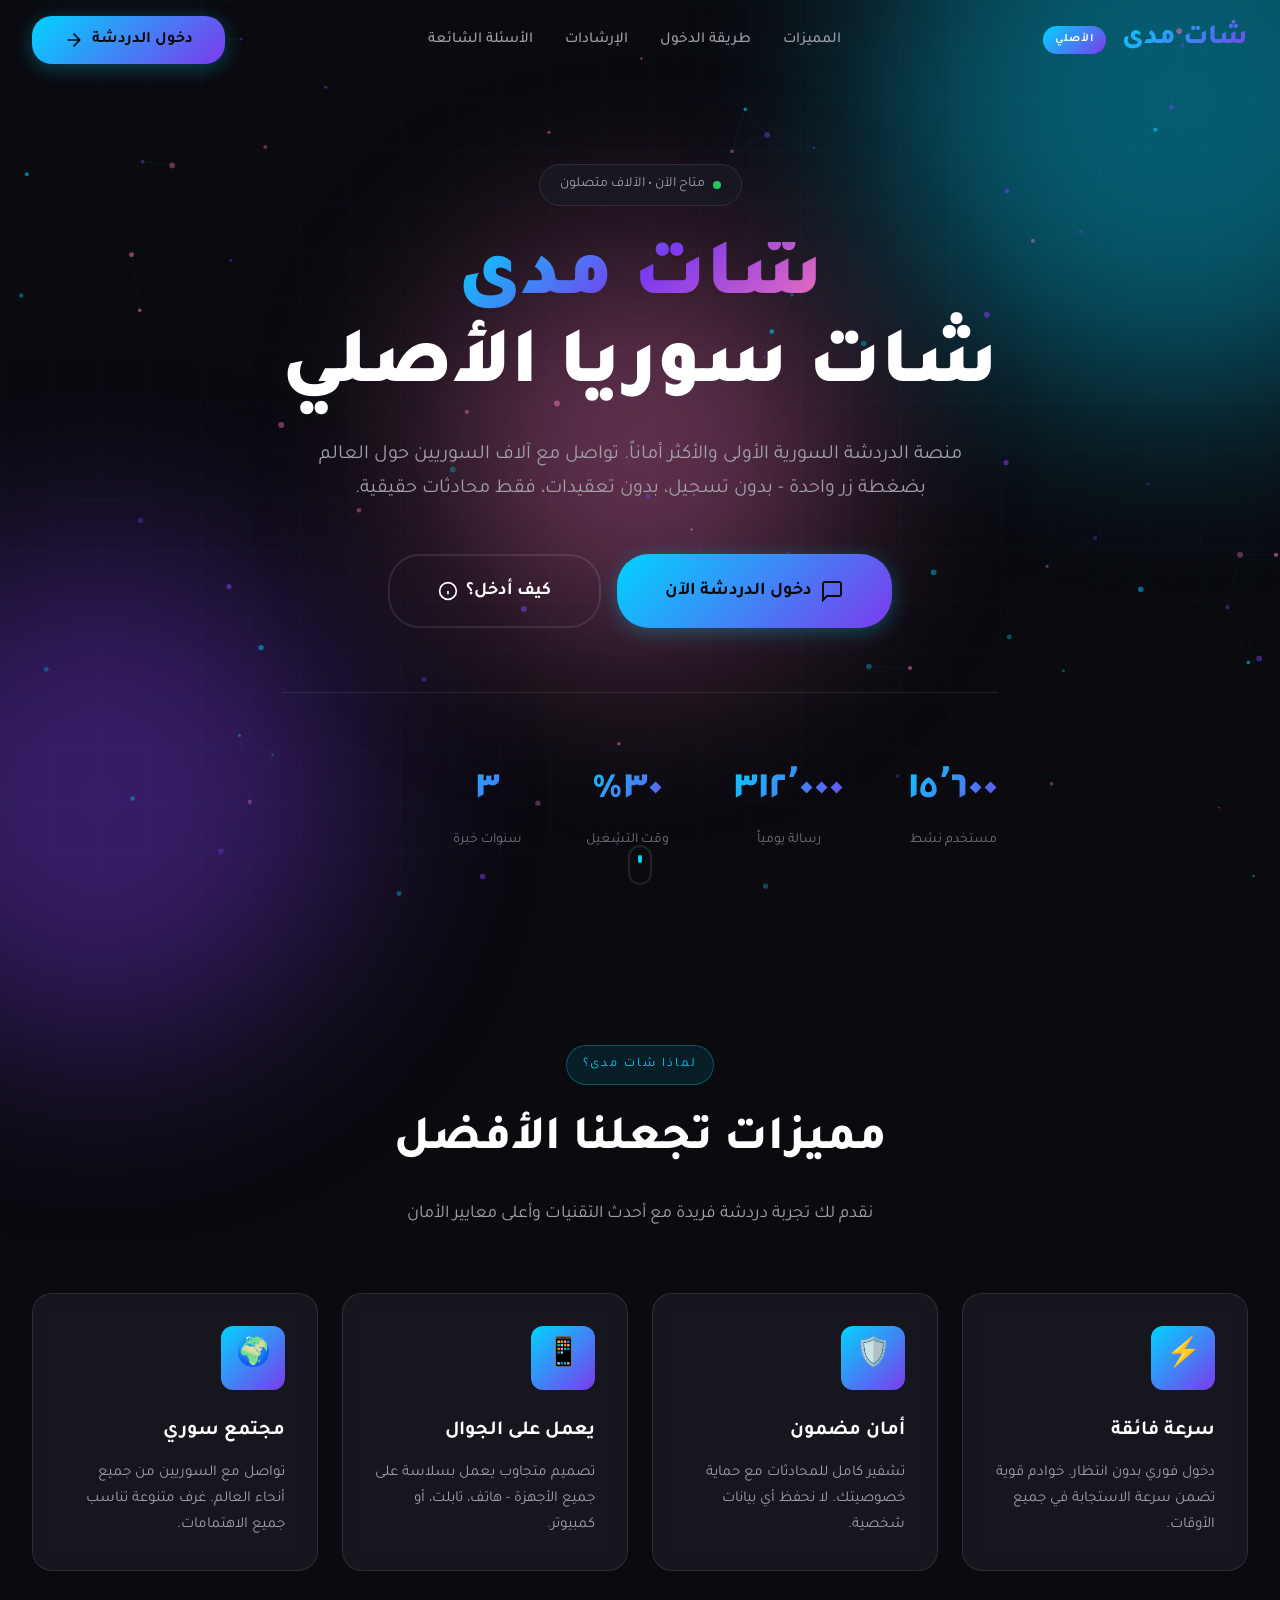
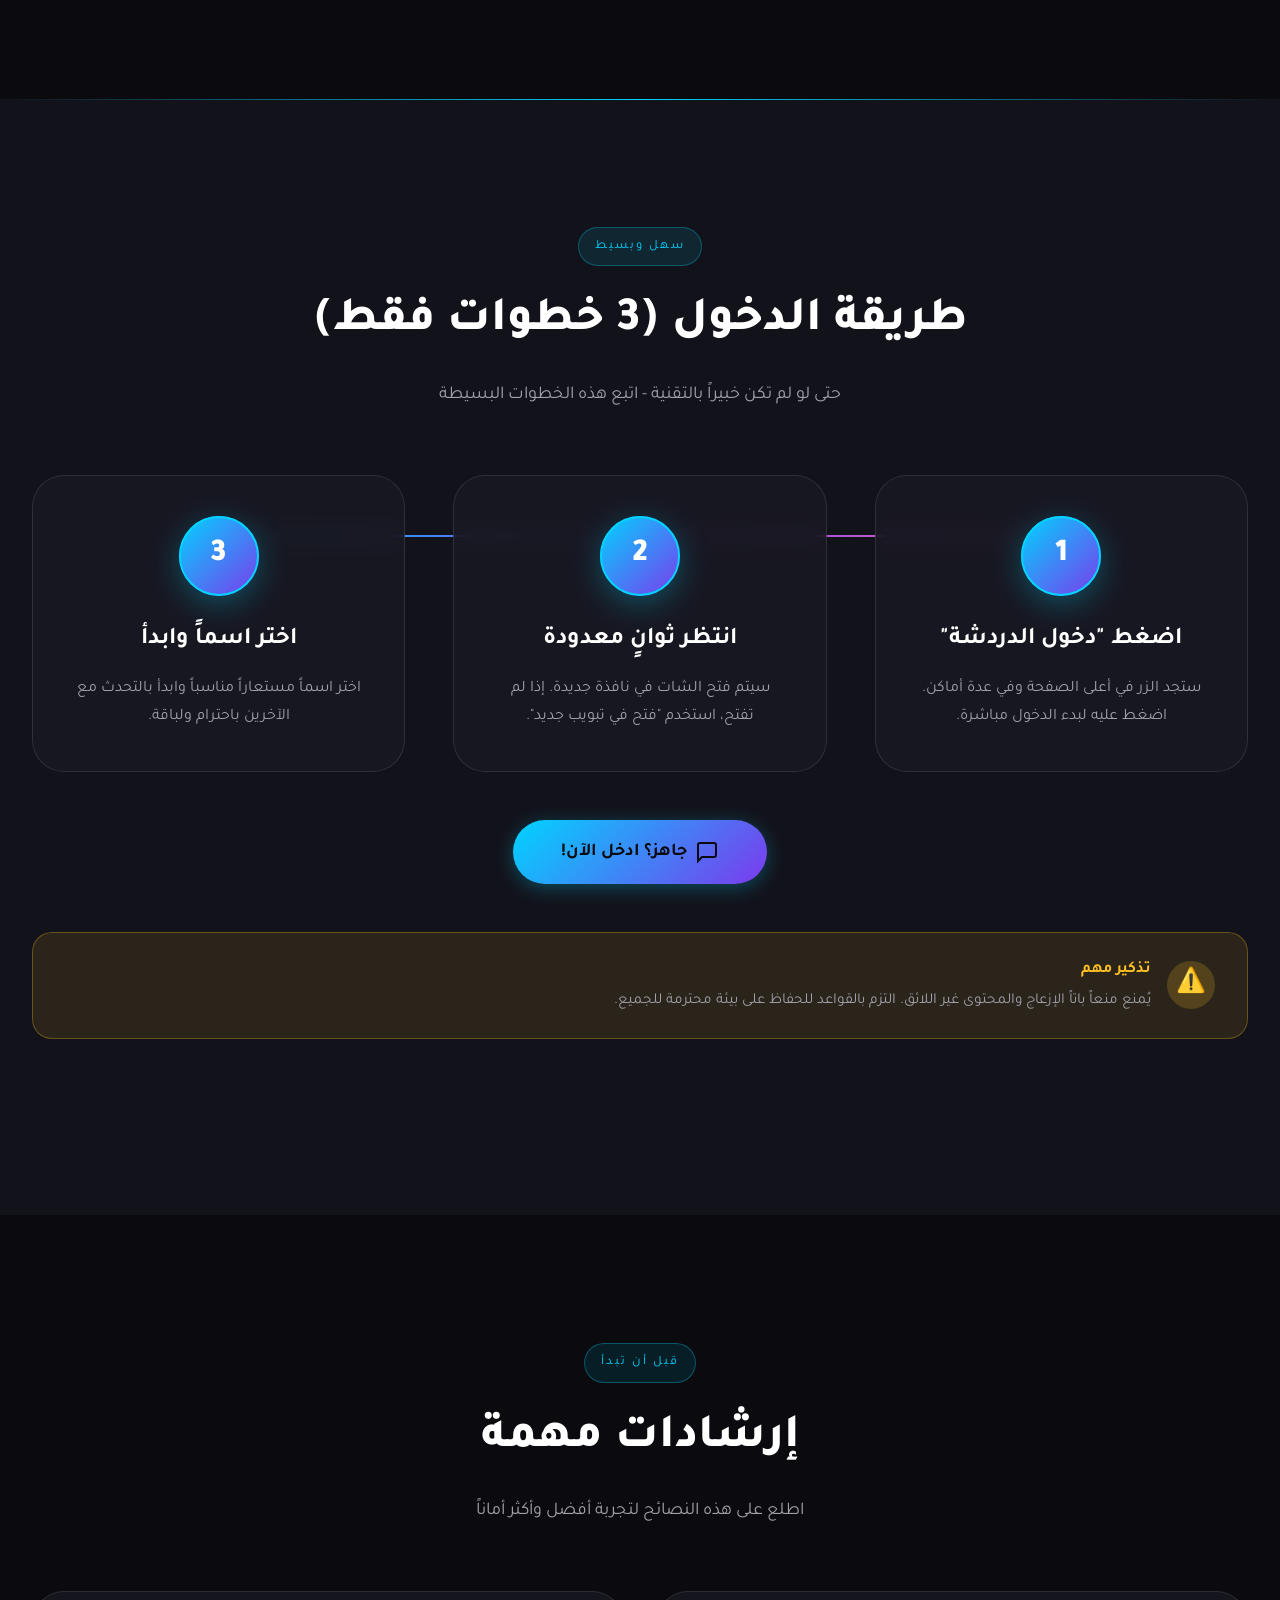
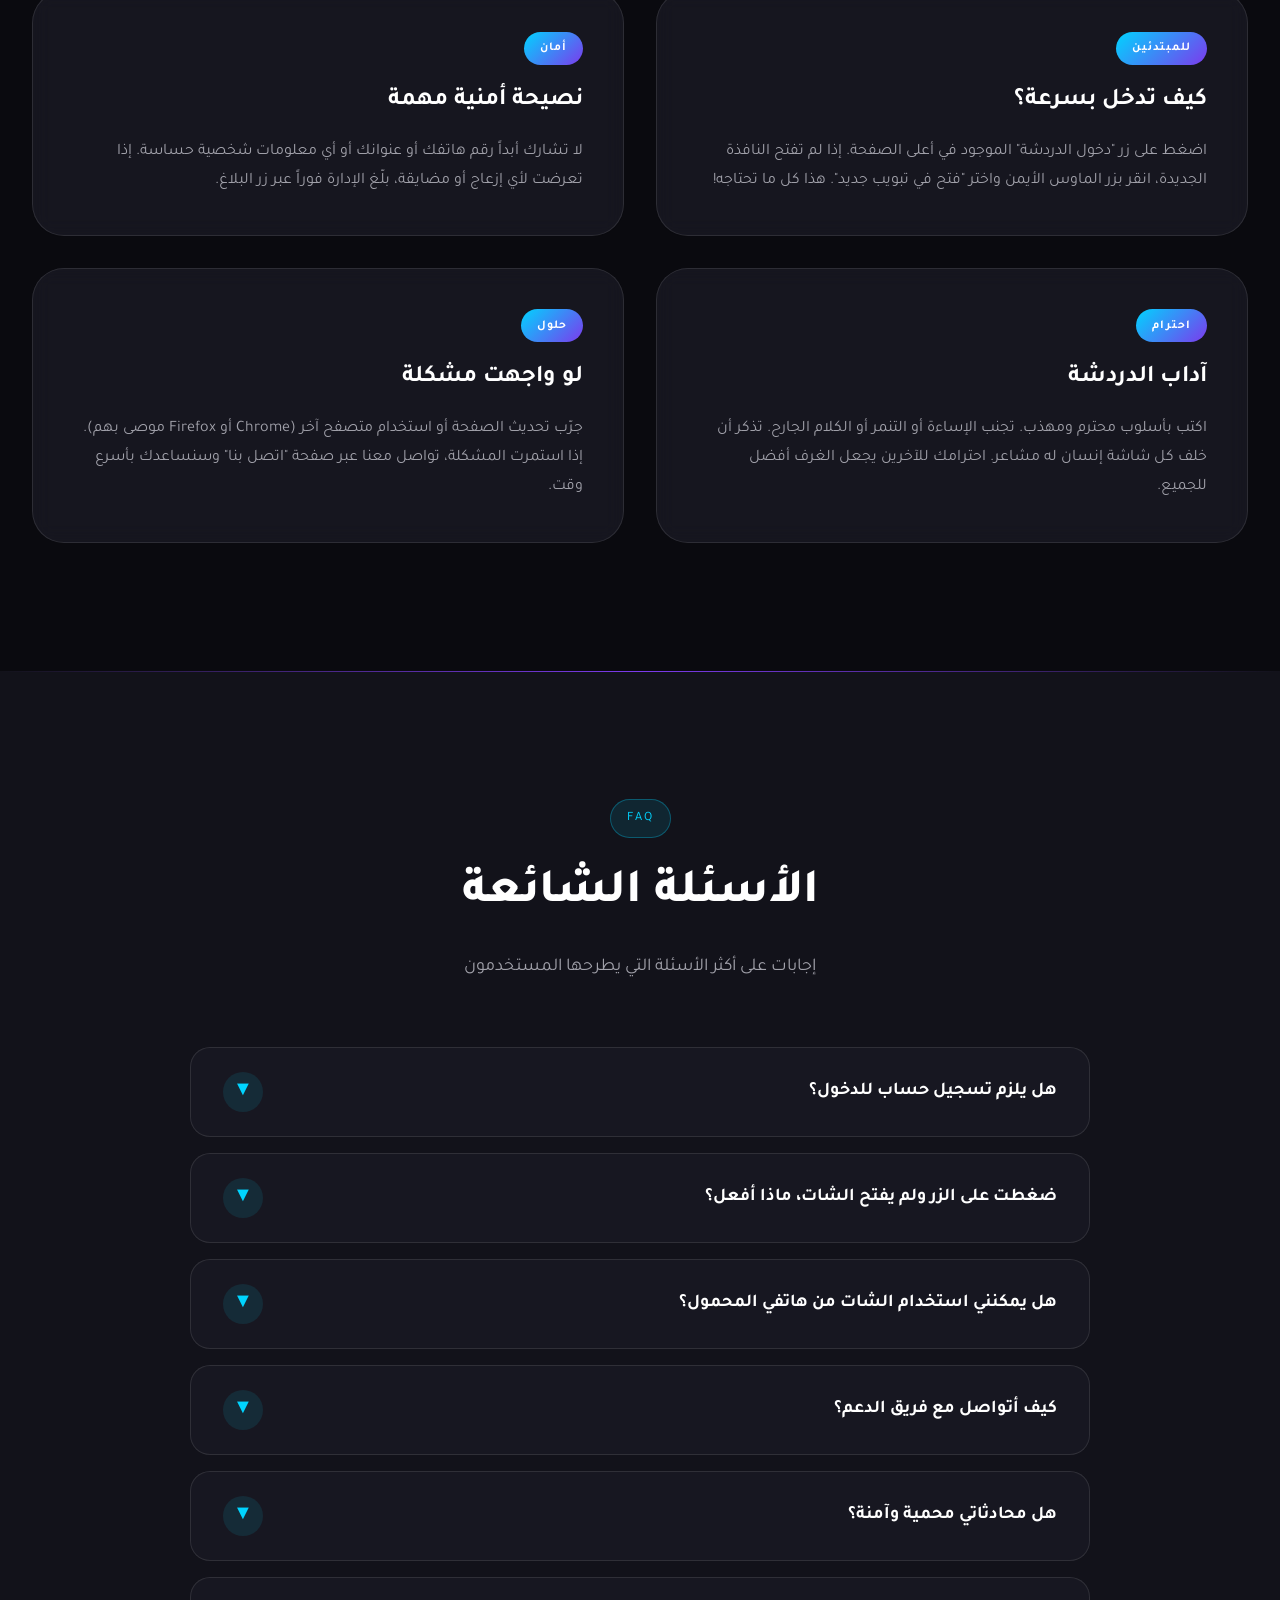
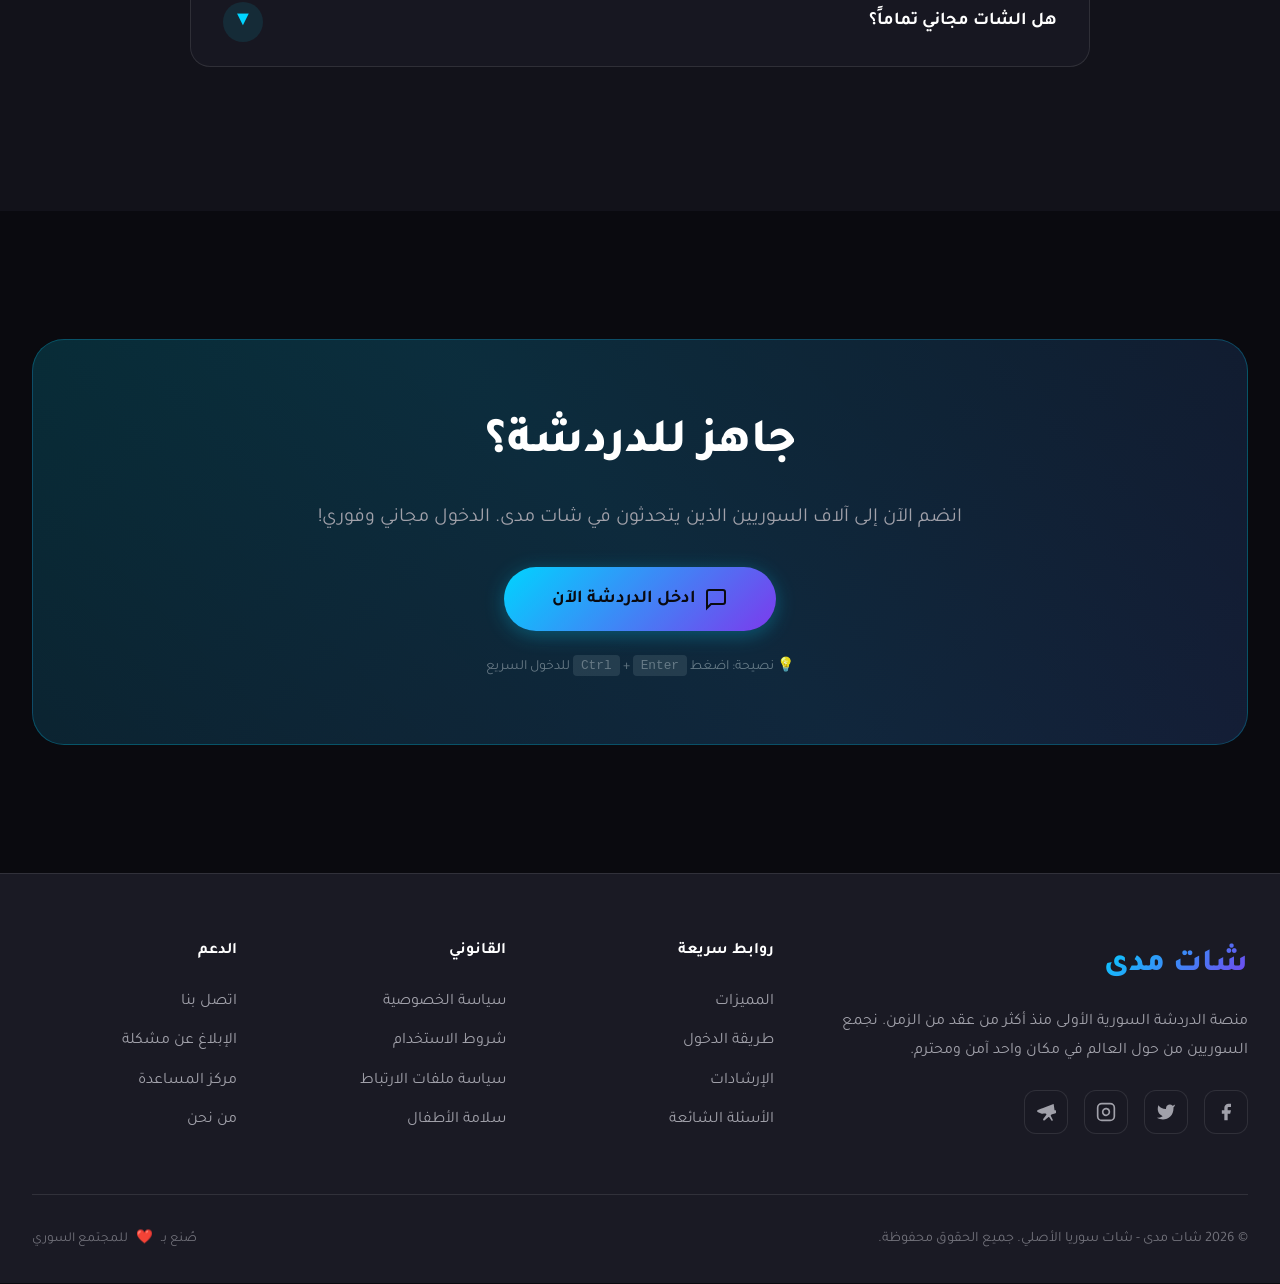
==== commit 7b3cfea2: "Update index.html" ====
--- a/index.html
+++ b/index.html
@@ -1,569 +1,585 @@
-<!DOCTYPE html><html lang="ar" dir="rtl"><head><meta http-equiv="Content-Type" content="text/html; charset=UTF-8"><link rel="stylesheet" type="text/css" href="cid:css-fa5df914-9eb4-4715-b832-71929d4f646e@mhtml.blink" /><link rel="stylesheet" type="text/css" href="cid:css-7a7f4379-c999-4286-aac5-bbafc1d5049a@mhtml.blink" />
-    
+<!DOCTYPE html>
+<html lang="ar" dir="rtl">
+<head>
+    <!--
+    ═══════════════════════════════════════════════════════════════════════════
+    شات مدى - شات سوريا الأصلي - شات دمشق للجوال
+    ═══════════════════════════════════════════════════════════════════════════
+    
+    🎨 الملفات المستخدمة:
+    ├── welcome.html   → الهيكل الرئيسي (HTML5 Semantic)
+    ├── style.css      → الأنماط والتصميم (CSS3 Modern)
+    └── javascript.js  → التفاعلية والرسوم (ES6+ JavaScript)
+    
+    ✨ الميزات:
+    • نظام جسيمات متحرك (Particle System)
+    • تأثيرات الزجاج الضبابي (Glassmorphism)
+    • رسوم متحركة عند التمرير (Scroll Animations)
+    • تصميم متجاوب بالكامل (Fully Responsive)
+    • تحسين محركات البحث (SEO Optimized)
+    
+    ═══════════════════════════════════════════════════════════════════════════
+    -->
+    
+    <meta charset="UTF-8">
     <meta name="viewport" content="width=device-width, initial-scale=1.0">
-    <title>شات مدى – شات سوريا الأصلي – شات دمشق للجوال</title>
-    <meta name="description" content="شات مدى - دردشة سورية مباشرة بدون تسجيل - شات دمشق للجوال - دخول فوري وآمن">
-    <link href="https://fonts.googleapis.com/css2?family=Cairo:wght@400;600;700;800;900&amp;display=swap" rel="stylesheet">
-    
-
-
-<meta name="twitter:image" content="https://pub-bb2e103a32db4e198524a2e9ed8f35b4.r2.dev/71ff973b-6fee-4643-80a9-e11624cdfe09/id-preview-52e71950--55a3f430-7763-4b28-b633-d28d4b0c10e7.lovable.app-1769524491409.png"></head>
+    
+    <!-- العنوان والوصف - SEO -->
+    <title>شات مدى – شات سوريا الأصلي – شات دمشق للجوال | دردشة سورية مجانية</title>
+    <meta name="description" content="شات مدى - أفضل دردشة سورية مباشرة بدون تسجيل. شات دمشق للجوال مع دخول فوري وآمن. تواصل مع السوريين حول العالم بسهولة وأمان.">
+    <meta name="keywords" content="شات مدى, شات سوريا, شات دمشق, دردشة سورية, شات عربي, شات للجوال, دردشة مجانية">
+    <meta name="author" content="شات مدى">
+    <meta name="robots" content="index, follow">
+    
+    <!-- Open Graph - للمشاركة على السوشيال ميديا -->
+    <meta property="og:title" content="شات مدى – شات سوريا الأصلي">
+    <meta property="og:description" content="أفضل دردشة سورية مباشرة بدون تسجيل - دخول فوري وآمن">
+    <meta property="og:type" content="website">
+    <meta property="og:locale" content="ar_SY">
+    
+    <!-- Twitter Card -->
+    <meta name="twitter:card" content="summary_large_image">
+    <meta name="twitter:title" content="شات مدى – شات سوريا الأصلي">
+    <meta name="twitter:description" content="أفضل دردشة سورية مباشرة بدون تسجيل">
+    
+    <!-- الأيقونات والألوان -->
+    <meta name="theme-color" content="#0a0a0f">
+    <meta name="msapplication-TileColor" content="#0a0a0f">
+    
+    <!-- الخطوط العربية -->
+    <link rel="preconnect" href="https://fonts.googleapis.com">
+    <link rel="preconnect" href="https://fonts.gstatic.com" crossorigin>
+    <link href="https://fonts.googleapis.com/css2?family=Tajawal:wght@400;500;700;800;900&display=swap" rel="stylesheet">
+    
+    <!-- ملف الأنماط -->
+    <link rel="stylesheet" href="style.css">
+</head>
 <body>
-    <!-- Animated Background -->
-    <div class="bg-animation"></div>
-    
-    <!-- Floating Particles -->
-    <div class="particles">
-        <div class="particle"></div>
-        <div class="particle"></div>
-        <div class="particle"></div>
-        <div class="particle"></div>
-        <div class="particle"></div>
-        <div class="particle"></div>
-        <div class="particle"></div>
-        <div class="particle"></div>
-        <div class="particle"></div>
-    </div>
-
+    <!-- ═══════════════════════════════════════════════════════════════════════════
+         شريط التحميل العلوي
+         ═══════════════════════════════════════════════════════════════════════════ -->
+    <div class="loading-bar"></div>
+    
+    <!-- ═══════════════════════════════════════════════════════════════════════════
+         الخلفيات والتأثيرات البصرية
+         ═══════════════════════════════════════════════════════════════════════════ -->
+    
+    <!-- الكرات المتوهجة -->
+    <div class="glow-orb glow-orb-1"></div>
+    <div class="glow-orb glow-orb-2"></div>
+    <div class="glow-orb glow-orb-3"></div>
+    
+    <!-- شبكة الخلفية -->
+    <div class="grid-background"></div>
+    
+    <!-- كانفاس الجسيمات -->
+    <canvas id="particles-canvas"></canvas>
+    
+    <!-- ═══════════════════════════════════════════════════════════════════════════
+         الهيدر - Header Navigation
+         ═══════════════════════════════════════════════════════════════════════════ -->
     <header>
         <div class="header-content">
-            <div>
-                <a href="https://id-preview--55a3f430-7763-4b28-b633-d28d4b0c10e7.lovable.app/welcome.html#" class="logo">⚡ شات مدى</a>
-                <div class="tagline">شات سوريا الأصلي • شات دمشق للجوال • دخول مباشر بدون تسجيل</div>
-            </div>
+            <!-- الشعار -->
+            <div class="logo-container">
+                <a href="#" class="logo">شات مدى</a>
+                <span class="logo-badge">الأصلي</span>
+            </div>
+            
+            <!-- التنقل -->
             <nav>
-                <a href="https://id-preview--55a3f430-7763-4b28-b633-d28d4b0c10e7.lovable.app/welcome.html#how">🧭 طريقة الدخول</a>
-                <a href="https://id-preview--55a3f430-7763-4b28-b633-d28d4b0c10e7.lovable.app/welcome.html#faq">❓ أسئلة شائعة</a>
-                <a href="https://id-preview--55a3f430-7763-4b28-b633-d28d4b0c10e7.lovable.app/welcome.html#rules">📜 القواعد</a>
+                <a href="#features">المميزات</a>
+                <a href="#how-to">طريقة الدخول</a>
+                <a href="#guidelines">الإرشادات</a>
+                <a href="#faq">الأسئلة الشائعة</a>
             </nav>
-            <button class="cta-button">🚀 دخول الدردشة</button>
+            
+            <!-- زر الدخول -->
+            <button class="btn btn-primary" onclick="enterChat()" data-tooltip="اضغط للدخول المباشر">
+                <span>دخول الدردشة</span>
+                <svg width="20" height="20" viewBox="0 0 24 24" fill="none" stroke="currentColor" stroke-width="2" stroke-linecap="round" stroke-linejoin="round">
+                    <path d="M5 12h14M12 5l7 7-7 7"/>
+                </svg>
+            </button>
+            
+            <!-- زر القائمة للهاتف -->
+            <button class="mobile-menu-btn" aria-label="القائمة">☰</button>
         </div>
     </header>
-
-    <div class="container">
-        <!-- Hero Section -->
-        <section class="glass-card hero">
-            <span class="code-decoration top-left">&lt;/&gt; مدعوم بأحدث التقنيات</span>
-            <span class="code-decoration bottom-right">{ secure: true }</span>
+    
+    <!-- ═══════════════════════════════════════════════════════════════════════════
+         المحتوى الرئيسي
+         ═══════════════════════════════════════════════════════════════════════════ -->
+    <main>
+        <!-- ═══════════════════════════════════════════════════════════════════════════
+             قسم البطل - Hero Section
+             ═══════════════════════════════════════════════════════════════════════════ -->
+        <section class="hero">
+            <div class="container">
+                <!-- شارة الحالة -->
+                <div class="hero-badge">
+                    <span class="dot"></span>
+                    <span>متاح الآن • الآلاف متصلون</span>
+                </div>
+                
+                <!-- العنوان الرئيسي -->
+                <h1>
+                    <span class="gradient-text">شات مدى</span>
+                    <br>
+                    شات سوريا الأصلي
+                </h1>
+                
+                <!-- الوصف -->
+                <p class="hero-description">
+                    منصة الدردشة السورية الأولى والأكثر أماناً. تواصل مع آلاف السوريين حول العالم
+                    بضغطة زر واحدة - بدون تسجيل، بدون تعقيدات، فقط محادثات حقيقية.
+                </p>
+                
+                <!-- أزرار العمل -->
+                <div class="hero-buttons">
+                    <button class="btn btn-primary btn-lg btn-pulse" onclick="enterChat()">
+                        <svg width="24" height="24" viewBox="0 0 24 24" fill="none" stroke="currentColor" stroke-width="2">
+                            <path d="M21 15a2 2 0 0 1-2 2H7l-4 4V5a2 2 0 0 1 2-2h14a2 2 0 0 1 2 2z"/>
+                        </svg>
+                        <span>دخول الدردشة الآن</span>
+                    </button>
+                    <a href="#how-to" class="btn btn-secondary btn-lg">
+                        <span>كيف أدخل؟</span>
+                        <svg width="20" height="20" viewBox="0 0 24 24" fill="none" stroke="currentColor" stroke-width="2">
+                            <circle cx="12" cy="12" r="10"/>
+                            <path d="M12 16v-4M12 8h.01"/>
+                        </svg>
+                    </a>
+                </div>
+                
+                <!-- الإحصائيات -->
+                <div class="hero-stats">
+                    <div class="stat-item">
+                        <div class="stat-number"><span class="counter" data-target="50000">0</span></div>
+                        <div class="stat-label">مستخدم نشط</div>
+                    </div>
+                    <div class="stat-item">
+                        <div class="stat-number"><span class="counter" data-target="1000000">0</span></div>
+                        <div class="stat-label">رسالة يومياً</div>
+                    </div>
+                    <div class="stat-item">
+                        <div class="stat-number"><span class="counter" data-target="99">0</span>%</div>
+                        <div class="stat-label">وقت التشغيل</div>
+                    </div>
+                    <div class="stat-item">
+                        <div class="stat-number"><span class="counter" data-target="10">0</span></div>
+                        <div class="stat-label">سنوات خبرة</div>
+                    </div>
+                </div>
+            </div>
             
-            <div class="hero-badge">✨ منصة الدردشة الأولى في سوريا</div>
-            <h1>شات مدى – شات سوريا الأصلي – شات دمشق للجوال</h1>
-            <p>اضغط زر <strong>دخول الدردشة</strong> لتفتح الشات فورًا. إذا كنت جديدًا، اقرأ الخطوات السريعة أدناه — كل شيء بسيط وواضح.</p>
+            <!-- مؤشر التمرير -->
+            <div class="scroll-indicator">
+                <span></span>
+            </div>
+        </section>
+        
+        <!-- ═══════════════════════════════════════════════════════════════════════════
+             قسم الميزات - Features Section
+             ═══════════════════════════════════════════════════════════════════════════ -->
+        <section class="features-section" id="features">
+            <div class="container">
+                <!-- رأس القسم -->
+                <div class="section-header">
+                    <span class="section-badge">لماذا شات مدى؟</span>
+                    <h2 class="section-title">مميزات تجعلنا الأفضل</h2>
+                    <p class="section-description">
+                        نقدم لك تجربة دردشة فريدة مع أحدث التقنيات وأعلى معايير الأمان
+                    </p>
+                </div>
+                
+                <!-- شبكة الميزات -->
+                <div class="features-grid">
+                    <!-- الميزة 1 -->
+                    <div class="feature-card animate-on-scroll">
+                        <div class="feature-icon">⚡</div>
+                        <h3 class="feature-title">سرعة فائقة</h3>
+                        <p class="feature-description">
+                            دخول فوري بدون انتظار. خوادم قوية تضمن سرعة الاستجابة في جميع الأوقات.
+                        </p>
+                    </div>
+                    
+                    <!-- الميزة 2 -->
+                    <div class="feature-card animate-on-scroll">
+                        <div class="feature-icon">🛡️</div>
+                        <h3 class="feature-title">أمان مضمون</h3>
+                        <p class="feature-description">
+                            تشفير كامل للمحادثات مع حماية خصوصيتك. لا نحفظ أي بيانات شخصية.
+                        </p>
+                    </div>
+                    
+                    <!-- الميزة 3 -->
+                    <div class="feature-card animate-on-scroll">
+                        <div class="feature-icon">📱</div>
+                        <h3 class="feature-title">يعمل على الجوال</h3>
+                        <p class="feature-description">
+                            تصميم متجاوب يعمل بسلاسة على جميع الأجهزة - هاتف، تابلت، أو كمبيوتر.
+                        </p>
+                    </div>
+                    
+                    <!-- الميزة 4 -->
+                    <div class="feature-card animate-on-scroll">
+                        <div class="feature-icon">🌍</div>
+                        <h3 class="feature-title">مجتمع سوري</h3>
+                        <p class="feature-description">
+                            تواصل مع السوريين من جميع أنحاء العالم. غرف متنوعة تناسب جميع الاهتمامات.
+                        </p>
+                    </div>
+                </div>
+            </div>
+        </section>
+        
+        <!-- ═══════════════════════════════════════════════════════════════════════════
+             قسم كيفية الدخول - How To Section
+             ═══════════════════════════════════════════════════════════════════════════ -->
+        <section class="how-to-section" id="how-to">
+            <div class="container">
+                <!-- رأس القسم -->
+                <div class="section-header">
+                    <span class="section-badge">سهل وبسيط</span>
+                    <h2 class="section-title">طريقة الدخول (3 خطوات فقط)</h2>
+                    <p class="section-description">
+                        حتى لو لم تكن خبيراً بالتقنية - اتبع هذه الخطوات البسيطة
+                    </p>
+                </div>
+                
+                <!-- الخطوات -->
+                <div class="steps-container">
+                    <!-- الخطوة 1 -->
+                    <div class="step-card animate-on-scroll">
+                        <div class="step-number">1</div>
+                        <h3 class="step-title">اضغط "دخول الدردشة"</h3>
+                        <p class="step-description">
+                            ستجد الزر في أعلى الصفحة وفي عدة أماكن. اضغط عليه لبدء الدخول مباشرة.
+                        </p>
+                    </div>
+                    
+                    <!-- الخطوة 2 -->
+                    <div class="step-card animate-on-scroll">
+                        <div class="step-number">2</div>
+                        <h3 class="step-title">انتظر ثوانٍ معدودة</h3>
+                        <p class="step-description">
+                            سيتم فتح الشات في نافذة جديدة. إذا لم تفتح، استخدم "فتح في تبويب جديد".
+                        </p>
+                    </div>
+                    
+                    <!-- الخطوة 3 -->
+                    <div class="step-card animate-on-scroll">
+                        <div class="step-number">3</div>
+                        <h3 class="step-title">اختر اسماً وابدأ</h3>
+                        <p class="step-description">
+                            اختر اسماً مستعاراً مناسباً وابدأ بالتحدث مع الآخرين باحترام ولباقة.
+                        </p>
+                    </div>
+                </div>
+                
+                <!-- زر الدخول -->
+                <div style="text-align: center; margin-top: 3rem;">
+                    <button class="btn btn-primary btn-lg" onclick="enterChat()">
+                        <svg width="24" height="24" viewBox="0 0 24 24" fill="none" stroke="currentColor" stroke-width="2">
+                            <path d="M21 15a2 2 0 0 1-2 2H7l-4 4V5a2 2 0 0 1 2-2h14a2 2 0 0 1 2 2z"/>
+                        </svg>
+                        <span>جاهز؟ ادخل الآن!</span>
+                    </button>
+                </div>
+                
+                <!-- تنبيه مهم -->
+                <div class="alert">
+                    <div class="alert-icon">⚠️</div>
+                    <div class="alert-content">
+                        <div class="alert-title">تذكير مهم</div>
+                        <p class="alert-text">
+                            يُمنع منعاً باتاً الإزعاج والمحتوى غير اللائق. التزم بالقواعد للحفاظ على بيئة محترمة للجميع.
+                        </p>
+                    </div>
+                </div>
+            </div>
+        </section>
+        
+        <!-- ═══════════════════════════════════════════════════════════════════════════
+             قسم الإرشادات - Guidelines Section
+             ═══════════════════════════════════════════════════════════════════════════ -->
+        <section class="guidelines-section" id="guidelines">
+            <div class="container">
+                <!-- رأس القسم -->
+                <div class="section-header">
+                    <span class="section-badge">قبل أن تبدأ</span>
+                    <h2 class="section-title">إرشادات مهمة</h2>
+                    <p class="section-description">
+                        اطلع على هذه النصائح لتجربة أفضل وأكثر أماناً
+                    </p>
+                </div>
+                
+                <!-- شبكة الإرشادات -->
+                <div class="guidelines-grid">
+                    <!-- إرشاد 1 -->
+                    <div class="guideline-card animate-on-scroll">
+                        <span class="guideline-badge">للمبتدئين</span>
+                        <h3 class="guideline-title">كيف تدخل بسرعة؟</h3>
+                        <p class="guideline-text">
+                            اضغط على زر "دخول الدردشة" الموجود في أعلى الصفحة. إذا لم تفتح النافذة الجديدة، 
+                            انقر بزر الماوس الأيمن واختر "فتح في تبويب جديد". هذا كل ما تحتاجه!
+                        </p>
+                    </div>
+                    
+                    <!-- إرشاد 2 -->
+                    <div class="guideline-card animate-on-scroll">
+                        <span class="guideline-badge">أمان</span>
+                        <h3 class="guideline-title">نصيحة أمنية مهمة</h3>
+                        <p class="guideline-text">
+                            لا تشارك أبداً رقم هاتفك أو عنوانك أو أي معلومات شخصية حساسة. 
+                            إذا تعرضت لأي إزعاج أو مضايقة، بلّغ الإدارة فوراً عبر زر البلاغ.
+                        </p>
+                    </div>
+                    
+                    <!-- إرشاد 3 -->
+                    <div class="guideline-card animate-on-scroll">
+                        <span class="guideline-badge">احترام</span>
+                        <h3 class="guideline-title">آداب الدردشة</h3>
+                        <p class="guideline-text">
+                            اكتب بأسلوب محترم ومهذب. تجنب الإساءة أو التنمر أو الكلام الجارح.
+                            تذكر أن خلف كل شاشة إنسان له مشاعر. احترامك للآخرين يجعل الغرف أفضل للجميع.
+                        </p>
+                    </div>
+                    
+                    <!-- إرشاد 4 -->
+                    <div class="guideline-card animate-on-scroll">
+                        <span class="guideline-badge">حلول</span>
+                        <h3 class="guideline-title">لو واجهت مشكلة</h3>
+                        <p class="guideline-text">
+                            جرّب تحديث الصفحة أو استخدام متصفح آخر (Chrome أو Firefox موصى بهم). 
+                            إذا استمرت المشكلة، تواصل معنا عبر صفحة "اتصل بنا" وسنساعدك بأسرع وقت.
+                        </p>
+                    </div>
+                </div>
+            </div>
+        </section>
+        
+        <!-- ═══════════════════════════════════════════════════════════════════════════
+             قسم الأسئلة الشائعة - FAQ Section
+             ═══════════════════════════════════════════════════════════════════════════ -->
+        <section class="faq-section" id="faq">
+            <div class="container">
+                <!-- رأس القسم -->
+                <div class="section-header">
+                    <span class="section-badge">FAQ</span>
+                    <h2 class="section-title">الأسئلة الشائعة</h2>
+                    <p class="section-description">
+                        إجابات على أكثر الأسئلة التي يطرحها المستخدمون
+                    </p>
+                </div>
+                
+                <!-- قائمة الأسئلة -->
+                <div class="faq-container">
+                    <!-- سؤال 1 -->
+                    <div class="faq-item animate-on-scroll">
+                        <div class="faq-question">
+                            <h3>هل يلزم تسجيل حساب للدخول؟</h3>
+                            <span class="faq-icon">▼</span>
+                        </div>
+                        <div class="faq-answer">
+                            <div class="faq-answer-content">
+                                لا، شات مدى لا يتطلب أي تسجيل على الإطلاق. فقط اضغط على زر "دخول الدردشة"، 
+                                اختر اسماً مستعاراً يعجبك، وابدأ الحديث فوراً. نحن نؤمن بالبساطة والسرعة!
+                            </div>
+                        </div>
+                    </div>
+                    
+                    <!-- سؤال 2 -->
+                    <div class="faq-item animate-on-scroll">
+                        <div class="faq-question">
+                            <h3>ضغطت على الزر ولم يفتح الشات، ماذا أفعل؟</h3>
+                            <span class="faq-icon">▼</span>
+                        </div>
+                        <div class="faq-answer">
+                            <div class="faq-answer-content">
+                                هناك عدة حلول: أولاً، جرّب النقر بزر الماوس الأيمن على الزر واختر "فتح في تبويب جديد".
+                                ثانياً، تأكد من أن متصفحك لا يحجب النوافذ المنبثقة. ثالثاً، حدّث الصفحة وحاول مرة أخرى.
+                                إذا استمرت المشكلة، جرّب متصفحاً آخر مثل Chrome أو Firefox.
+                            </div>
+                        </div>
+                    </div>
+                    
+                    <!-- سؤال 3 -->
+                    <div class="faq-item animate-on-scroll">
+                        <div class="faq-question">
+                            <h3>هل يمكنني استخدام الشات من هاتفي المحمول؟</h3>
+                            <span class="faq-icon">▼</span>
+                        </div>
+                        <div class="faq-answer">
+                            <div class="faq-answer-content">
+                                نعم بالتأكيد! شات مدى مصمم ليعمل بشكل ممتاز على جميع الأجهزة. سواء كنت تستخدم
+                                هاتف Android أو iPhone، تابلت، أو كمبيوتر - ستحصل على تجربة سلسة ومريحة.
+                                الموقع يتكيف تلقائياً مع حجم شاشتك.
+                            </div>
+                        </div>
+                    </div>
+                    
+                    <!-- سؤال 4 -->
+                    <div class="faq-item animate-on-scroll">
+                        <div class="faq-question">
+                            <h3>كيف أتواصل مع فريق الدعم؟</h3>
+                            <span class="faq-icon">▼</span>
+                        </div>
+                        <div class="faq-answer">
+                            <div class="faq-answer-content">
+                                يمكنك التواصل معنا بعدة طرق: استخدم صفحة "اتصل بنا" الموجودة في أسفل الصفحة،
+                                أو أرسل رسالة للمشرفين داخل الدردشة، أو تواصل معنا عبر وسائل التواصل الاجتماعي.
+                                فريقنا متواجد على مدار الساعة لمساعدتك.
+                            </div>
+                        </div>
+                    </div>
+                    
+                    <!-- سؤال 5 -->
+                    <div class="faq-item animate-on-scroll">
+                        <div class="faq-question">
+                            <h3>هل محادثاتي محمية وآمنة؟</h3>
+                            <span class="faq-icon">▼</span>
+                        </div>
+                        <div class="faq-answer">
+                            <div class="faq-answer-content">
+                                نعم، نحن نأخذ خصوصيتك على محمل الجد. نستخدم تشفير SSL لحماية اتصالك،
+                                ولا نحفظ محادثاتك الخاصة. كما أن فريق الإشراف يعمل على مدار الساعة
+                                لضمان بيئة آمنة ومحترمة لجميع المستخدمين.
+                            </div>
+                        </div>
+                    </div>
+                    
+                    <!-- سؤال 6 -->
+                    <div class="faq-item animate-on-scroll">
+                        <div class="faq-question">
+                            <h3>هل الشات مجاني تماماً؟</h3>
+                            <span class="faq-icon">▼</span>
+                        </div>
+                        <div class="faq-answer">
+                            <div class="faq-answer-content">
+                                نعم، شات مدى مجاني 100% ولن يتغير ذلك أبداً. نحن نؤمن بأن التواصل
+                                حق للجميع. لا توجد رسوم مخفية، لا اشتراكات، ولا إعلانات مزعجة.
+                                استمتع بالدردشة بحرية تامة!
+                            </div>
+                        </div>
+                    </div>
+                </div>
+            </div>
+        </section>
+        
+        <!-- ═══════════════════════════════════════════════════════════════════════════
+             قسم الدعوة للعمل - CTA Section
+             ═══════════════════════════════════════════════════════════════════════════ -->
+        <section class="cta-section">
+            <div class="container">
+                <div class="cta-card">
+                    <h2 class="cta-title">جاهز للدردشة؟</h2>
+                    <p class="cta-description">
+                        انضم الآن إلى آلاف السوريين الذين يتحدثون في شات مدى. الدخول مجاني وفوري!
+                    </p>
+                    <button class="btn btn-primary btn-lg btn-pulse" onclick="enterChat()">
+                        <svg width="24" height="24" viewBox="0 0 24 24" fill="none" stroke="currentColor" stroke-width="2">
+                            <path d="M21 15a2 2 0 0 1-2 2H7l-4 4V5a2 2 0 0 1 2-2h14a2 2 0 0 1 2 2z"/>
+                        </svg>
+                        <span>ادخل الدردشة الآن</span>
+                    </button>
+                    <p style="margin-top: 1.5rem; font-size: 0.875rem; color: var(--text-muted);">
+                        💡 نصيحة: اضغط <kbd style="background: rgba(255,255,255,0.1); padding: 0.2rem 0.5rem; border-radius: 4px; font-size: 0.8rem;">Ctrl</kbd> + <kbd style="background: rgba(255,255,255,0.1); padding: 0.2rem 0.5rem; border-radius: 4px; font-size: 0.8rem;">Enter</kbd> للدخول السريع
+                    </p>
+                </div>
+            </div>
+        </section>
+    </main>
+    
+    <!-- ═══════════════════════════════════════════════════════════════════════════
+         الفوتر - Footer
+         ═══════════════════════════════════════════════════════════════════════════ -->
+    <footer>
+        <div class="container">
+            <div class="footer-content">
+                <!-- عمود العلامة التجارية -->
+                <div class="footer-brand">
+                    <a href="#" class="logo">شات مدى</a>
+                    <p class="footer-description">
+                        منصة الدردشة السورية الأولى منذ أكثر من عقد من الزمن. 
+                        نجمع السوريين من حول العالم في مكان واحد آمن ومحترم.
+                    </p>
+                    <div class="footer-social">
+                        <a href="#" class="social-link" aria-label="فيسبوك">
+                            <svg width="20" height="20" viewBox="0 0 24 24" fill="currentColor">
+                                <path d="M18 2h-3a5 5 0 0 0-5 5v3H7v4h3v8h4v-8h3l1-4h-4V7a1 1 0 0 1 1-1h3z"/>
+                            </svg>
+                        </a>
+                        <a href="#" class="social-link" aria-label="تويتر">
+                            <svg width="20" height="20" viewBox="0 0 24 24" fill="currentColor">
+                                <path d="M23 3a10.9 10.9 0 0 1-3.14 1.53 4.48 4.48 0 0 0-7.86 3v1A10.66 10.66 0 0 1 3 4s-4 9 5 13a11.64 11.64 0 0 1-7 2c9 5 20 0 20-11.5a4.5 4.5 0 0 0-.08-.83A7.72 7.72 0 0 0 23 3z"/>
+                            </svg>
+                        </a>
+                        <a href="#" class="social-link" aria-label="انستغرام">
+                            <svg width="20" height="20" viewBox="0 0 24 24" fill="none" stroke="currentColor" stroke-width="2">
+                                <rect x="2" y="2" width="20" height="20" rx="5" ry="5"/>
+                                <path d="M16 11.37A4 4 0 1 1 12.63 8 4 4 0 0 1 16 11.37z"/>
+                                <line x1="17.5" y1="6.5" x2="17.51" y2="6.5"/>
+                            </svg>
+                        </a>
+                        <a href="#" class="social-link" aria-label="تيليجرام">
+                            <svg width="20" height="20" viewBox="0 0 24 24" fill="currentColor">
+                                <path d="M21.198 2.433a2.242 2.242 0 0 0-1.022.215l-8.609 3.33c-2.068.8-4.133 1.598-5.724 2.21a405.15 405.15 0 0 1-2.849 1.09c-.42.147-.99.332-1.473.901-.728.855.053 1.7.938 2.094.98.438 2.02.826 2.972 1.185.477.18.973.353 1.478.521.3.1.622.155.948.142 1.16-.045 2.322-.09 3.47-.182.42-.035.83.188 1.01.57.176.381.125.828-.13 1.163l-2.247 2.943c-.307.402-.614.803-.92 1.205-.23.3-.395.645-.48 1.017-.054.235-.027.491.074.715.101.224.273.408.49.527.434.239.975.188 1.346-.13l3.047-2.61c.373-.32.745-.638 1.118-.956.23-.197.54-.285.843-.24.303.046.572.219.736.474l2.27 3.55c.126.197.327.337.56.393.233.056.48.024.69-.09a.97.97 0 0 0 .413-.49c.046-.193.026-.397-.057-.575l-2.235-4.75c-.162-.345-.156-.744.016-1.084.172-.34.474-.59.835-.69 1.026-.283 2.058-.555 3.088-.831.478-.128.949-.276 1.412-.44a2.63 2.63 0 0 0 1.172-.862c.274-.385.378-.864.29-1.329a1.972 1.972 0 0 0-.753-1.18c-.459-.352-1.054-.502-1.64-.414L21.199 2.434z"/>
+                            </svg>
+                        </a>
+                    </div>
+                </div>
+                
+                <!-- عمود الروابط السريعة -->
+                <div class="footer-column">
+                    <h4>روابط سريعة</h4>
+                    <ul class="footer-links">
+                        <li><a href="#features">المميزات</a></li>
+                        <li><a href="#how-to">طريقة الدخول</a></li>
+                        <li><a href="#guidelines">الإرشادات</a></li>
+                        <li><a href="#faq">الأسئلة الشائعة</a></li>
+                    </ul>
+                </div>
+                
+                <!-- عمود القانوني -->
+                <div class="footer-column">
+                    <h4>القانوني</h4>
+                    <ul class="footer-links">
+                        <li><a href="#">سياسة الخصوصية</a></li>
+                        <li><a href="#">شروط الاستخدام</a></li>
+                        <li><a href="#">سياسة ملفات الارتباط</a></li>
+                        <li><a href="#">سلامة الأطفال</a></li>
+                    </ul>
+                </div>
+                
+                <!-- عمود الدعم -->
+                <div class="footer-column">
+                    <h4>الدعم</h4>
+                    <ul class="footer-links">
+                        <li><a href="#">اتصل بنا</a></li>
+                        <li><a href="#">الإبلاغ عن مشكلة</a></li>
+                        <li><a href="#">مركز المساعدة</a></li>
+                        <li><a href="#">من نحن</a></li>
+                    </ul>
+                </div>
+            </div>
             
-            <div class="features">
-                <div class="feature" style="animation-delay: 0s;">
-                    <span class="feature-icon">✨</span>
-                    <div class="feature-text">بسيط وواضح</div>
-                </div>
-                <div class="feature" style="animation-delay: 0.1s;">
-                    <span class="feature-icon">📱</span>
-                    <div class="feature-text">يعمل على الجوال</div>
-                </div>
-                <div class="feature" style="animation-delay: 0.2s;">
-                    <span class="feature-icon">🛡️</span>
-                    <div class="feature-text">غرف محترمة</div>
-                </div>
-                <div class="feature" style="animation-delay: 0.3s;">
-                    <span class="feature-icon">⚡</span>
-                    <div class="feature-text">دخول سريع</div>
-                </div>
-            </div>
-
-            <button class="cta-button">🚀 دخول الدردشة الآن</button>
-        </section>
-
-        <!-- How To Section -->
-        <section class="glass-card" id="how">
-            <h2 class="section-title">طريقة الدخول (3 خطوات فقط)</h2>
-            <p class="section-subtitle">حتى لو ما بتعرف بالتقنية — امشِ على التالي:</p>
-
-            <div class="steps">
-                <div class="step reveal" style="transition-delay: 0s;">
-                    <div class="step-number">1</div>
-                    <h3>اضغط "دخول الدردشة"</h3>
-                    <p>الزر موجود أعلى الصفحة وأيضًا هنا.</p>
-                </div>
-                <div class="step reveal" style="transition-delay: 0.1s;">
-                    <div class="step-number">2</div>
-                    <h3>سيتم فتح الشات خلال ثوانٍ</h3>
-                    <p>إذا ما فتح، استخدم "فتح في تبويب جديد".</p>
-                </div>
-                <div class="step reveal" style="transition-delay: 0.2s;">
-                    <div class="step-number">3</div>
-                    <h3>ابدأ الحديث</h3>
-                    <p>اختر اسمًا مناسبًا وتحدث باحترام.</p>
-                </div>
-            </div>
-
-            <div class="center-cta">
-                <button class="cta-button">🚀 دخول الدردشة</button>
-            </div>
-
-            <div class="alert">
-                <span class="alert-icon">⚠️</span>
-                <span><strong>تذكير:</strong> يمنع الإزعاج والمحتوى غير اللائق. اقرأ القواعد قبل المشاركة.</span>
-            </div>
-        </section>
-
-        <!-- Guidelines Section -->
-        <section class="glass-card" id="rules">
-            <h2 class="section-title">إرشادات بسيطة قبل الدخول</h2>
-            <p class="section-subtitle">اتبع هذه النصائح لتجربة أفضل</p>
-            
-            <div class="guideline-grid">
-                <div class="guideline-card reveal" style="transition-delay: 0s;">
-                    <span class="guideline-badge">للمبتدئين</span>
-                    <h3>كيف تدخل بسرعة؟</h3>
-                    <p>اضغط دخول الدردشة. إذا لم تفتح، اختر "فتح في تبويب جديد". هذا كل شيء.</p>
-                </div>
-
-                <div class="guideline-card reveal" style="transition-delay: 0.1s;">
-                    <span class="guideline-badge">أمان</span>
-                    <h3>نصيحة مهمّة</h3>
-                    <p>لا تشارك رقمك أو أي معلومات خاصة. إذا صار إزعاج، بلّغ الإدارة.</p>
-                </div>
-
-                <div class="guideline-card reveal" style="transition-delay: 0.2s;">
-                    <span class="guideline-badge">احترام</span>
-                    <h3>آداب الدردشة</h3>
-                    <p>اكتب بأسلوب محترم وتجنب الإساءة. هذا يجعل الغرف أفضل للجميع.</p>
-                </div>
-
-                <div class="guideline-card reveal" style="transition-delay: 0.3s;">
-                    <span class="guideline-badge">حلول</span>
-                    <h3>لو واجهت مشكلة</h3>
-                    <p>حدّث الصفحة أو جرّب متصفح آخر. ويمكنك مراسلتنا من صفحة "اتصل بنا".</p>
-                </div>
-            </div>
-
-            <div class="center-cta">
-                <p>جاهز؟ اضغط للدخول الآن:</p>
-                <button class="cta-button">🚀 دخول الدردشة</button>
-            </div>
-        </section>
-
-        <!-- FAQ Section -->
-        <section class="glass-card" id="faq">
-            <h2 class="section-title">أسئلة شائعة (FAQ)</h2>
-            <p class="section-subtitle">إجابات على أكثر الأسئلة شيوعاً</p>
-
-            <div class="faq-item">
-                <div class="faq-question">
-                    <span>هل يلزم تسجيل للدخول؟</span>
-                    <span class="faq-icon">▼</span>
-                </div>
-                <div class="faq-answer">
-                    لا، شات مدى لا يتطلب تسجيل. فقط اضغط دخول الدردشة واختر اسمًا مستعارًا وابدأ الحديث مباشرة.
-                </div>
-            </div>
-
-            <div class="faq-item">
-                <div class="faq-question">
-                    <span>ضغطت دخول ولم يفتح الشات، ماذا أفعل؟</span>
-                    <span class="faq-icon">▼</span>
-                </div>
-                <div class="faq-answer">
-                    جرّب النقر بزر الماوس الأيمن على زر "دخول الدردشة" واختر "فتح في تبويب جديد". أو حدّث الصفحة وحاول مرة أخرى. إذا استمرت المشكلة، جرّب متصفحًا آخر.
-                </div>
-            </div>
-
-            <div class="faq-item">
-                <div class="faq-question">
-                    <span>هل يمكنني استخدام الشات من الهاتف؟</span>
-                    <span class="faq-icon">▼</span>
-                </div>
-                <div class="faq-answer">
-                    نعم، شات مدى يعمل بشكل ممتاز على الهواتف المحمولة. الموقع متجاوب ويتكيف مع جميع أحجام الشاشات.
-                </div>
-            </div>
-
-            <div class="faq-item">
-                <div class="faq-question">
-                    <span>كيف أتواصل مع الدعم؟</span>
-                    <span class="faq-icon">▼</span>
-                </div>
-                <div class="faq-answer">
-                    يمكنك التواصل معنا عبر صفحة "اتصل بنا" الموجودة في أسفل الصفحة. سنرد على استفساراتك في أقرب وقت ممكن.
-                </div>
-            </div>
-
-            <div class="center-cta">
-                <p>إذا أنت جاهز الآن:</p>
-                <button class="cta-button">🚀 دخول الدردشة</button>
-            </div>
-        </section>
-    </div>
-
-    <footer>
-        <div class="footer-content">
-            <div class="footer-logo">⚡ شات مدى</div>
-            <div class="footer-links">
-                <a href="https://id-preview--55a3f430-7763-4b28-b633-d28d4b0c10e7.lovable.app/welcome.html#about">من نحن</a>
-                <a href="https://id-preview--55a3f430-7763-4b28-b633-d28d4b0c10e7.lovable.app/welcome.html#privacy">سياسة الخصوصية</a>
-                <a href="https://id-preview--55a3f430-7763-4b28-b633-d28d4b0c10e7.lovable.app/welcome.html#rules">سياسة الاستخدام</a>
-                <a href="https://id-preview--55a3f430-7763-4b28-b633-d28d4b0c10e7.lovable.app/welcome.html#safety">سلامة الأطفال</a>
-                <a href="https://id-preview--55a3f430-7763-4b28-b633-d28d4b0c10e7.lovable.app/welcome.html#contact">اتصل بنا</a>
-            </div>
-            <div class="copyright">
-                © 2026 شات مدى - شات سوريا الأصلي - شات دمشق للجوال
+            <!-- الشريط السفلي -->
+            <div class="footer-bottom">
+                <p class="copyright">
+                    © 2026 شات مدى - شات سوريا الأصلي. جميع الحقوق محفوظة.
+                </p>
+                <div class="footer-tech">
+                    صُنع بـ <span>❤️</span> للمجتمع السوري
+                </div>
             </div>
         </div>
     </footer>
-
-    
-
-<aside id="lovable-badge" role="complementary" aria-label="Edit with Lovable">
-	<a id="lovable-badge-cta" target="_blank" href="https://lovable.dev/projects/55a3f430-7763-4b28-b633-d28d4b0c10e7?utm_source=lovable-badge" rel="noopener" aria-label="Edit with Lovable">
-		<span id="lovable-badge-text">Edit with</span>
-		<svg xmlns="http://www.w3.org/2000/svg" width="52" height="16" fill="none" viewBox="0 0 52 16">
-  <path fill="#FCFBF8" fill-rule="evenodd" d="M20.318 5.25c.643 0 1.206.14 1.69.418a2.81 2.81 0 0 1 1.118 1.191c.266.513.4 1.115.4 1.807s-.134 1.296-.4 1.812a2.81 2.81 0 0 1-1.118 1.193c-.484.278-1.047.418-1.69.418s-1.208-.14-1.695-.418a2.85 2.85 0 0 1-1.125-1.193c-.262-.516-.393-1.12-.393-1.812s.131-1.294.393-1.807a2.848 2.848 0 0 1 1.125-1.191c.487-.279 1.052-.418 1.695-.418Zm0 1.425c-.27 0-.504.076-.7.228-.193.147-.34.37-.443.67-.102.295-.153.66-.153 1.093 0 .435.05.801.153 1.1.102.3.25.524.443.676.196.147.43.22.7.22.27 0 .502-.073.694-.22.193-.152.341-.375.443-.67.103-.299.153-.667.153-1.106 0-.65-.112-1.145-.337-1.481a1.08 1.08 0 0 0-.953-.51ZM32.7 5.25c.61 0 1.127.1 1.549.3.422.197.74.48.953.849.217.368.325.809.325 1.32v2.704c0 .29.02.562.062.812.044.245.108.4.19.466V12h-1.935a5.895 5.895 0 0 1-.105-.684 7.745 7.745 0 0 1-.02-.228 2.293 2.293 0 0 1-.151.203c-.205.242-.47.437-.793.584-.32.143-.685.215-1.094.215-.406 0-.77-.08-1.094-.24a1.845 1.845 0 0 1-.756-.682 1.984 1.984 0 0 1-.27-1.045c0-.606.178-1.069.535-1.388.356-.324.87-.534 1.542-.633l1.125-.16c.225-.032.403-.074.534-.123a.622.622 0 0 0 .288-.196.549.549 0 0 0 .093-.327.65.65 0 0 0-.11-.367.702.702 0 0 0-.32-.27c-.14-.07-.31-.105-.51-.105-.32 0-.576.083-.768.251-.193.164-.298.39-.314.676h-1.923c.016-.434.147-.82.393-1.155.25-.34.596-.604 1.039-.792.442-.189.954-.283 1.535-.283Zm.99 3.498a.98.98 0 0 1-.215.14 2.49 2.49 0 0 1-.584.178l-.473.092c-.315.061-.553.156-.713.283-.155.127-.233.305-.233.534 0 .23.084.412.252.547.168.135.383.203.645.203s.494-.058.694-.173c.201-.118.355-.282.461-.49.11-.21.166-.448.166-.714v-.6Zm4.526-2.375c.065-.125.138-.243.221-.349.197-.25.437-.44.719-.571.282-.135.6-.203.952-.203.528 0 .988.138 1.377.412.389.275.688.67.896 1.186.21.512.314 1.12.314 1.824 0 .7-.107 1.309-.32 1.825-.213.512-.518.906-.915 1.18-.393.275-.854.412-1.383.412-.352 0-.667-.062-.946-.184a1.832 1.832 0 0 1-.7-.554 2.2 2.2 0 0 1-.234-.383V12h-1.843V3h1.862v3.373Zm1.284.296c-.274 0-.51.085-.707.253-.192.163-.338.397-.436.7a3.376 3.376 0 0 0-.148 1.05c0 .406.05.759.148 1.058.098.299.243.53.436.694.197.164.433.246.707.246.279 0 .512-.082.7-.246.193-.164.336-.395.43-.694.099-.3.148-.652.148-1.058 0-.405-.05-.757-.147-1.056-.095-.299-.238-.53-.43-.694a1.015 1.015 0 0 0-.7-.253Zm9.416-1.419c.602 0 1.136.131 1.604.393.466.262.829.643 1.086 1.143.263.5.394 1.097.394 1.794 0 .25-.002.449-.006.596H47.51c.018.288.071.538.164.75a1.3 1.3 0 0 0 .491.596c.214.13.465.196.757.196.319 0 .583-.082.792-.246.209-.167.34-.403.393-.706h1.862a2.48 2.48 0 0 1-.485 1.235 2.54 2.54 0 0 1-1.051.805c-.439.188-.949.283-1.53.283-.655 0-1.225-.125-1.708-.375a2.672 2.672 0 0 1-1.13-1.143c-.267-.508-.4-1.137-.4-1.887 0-.712.14-1.327.418-1.843a2.86 2.86 0 0 1 1.155-1.186c.491-.27 1.051-.405 1.678-.405Zm-.044 1.345c-.274 0-.516.068-.725.203a1.29 1.29 0 0 0-.479.59 2.045 2.045 0 0 0-.132.498h2.562a1.873 1.873 0 0 0-.138-.602 1.061 1.061 0 0 0-.418-.516 1.243 1.243 0 0 0-.67-.173Z" clip-rule="evenodd"></path>
-  <path fill="#FCFBF8" d="m26.605 9.995 1.342-4.566h1.924L27.628 12h-2.07l-2.33-6.57h1.98l1.397 4.565Zm-13.013.143h2.256c1.632 0 1.421 1.837 1.418 1.861h-5.603V3h1.93v7.138Zm31.516 1.861h-1.862V3h1.862v8.999Z"></path>
-  <path fill="url(#a)" fill-rule="evenodd" d="M2.7 3c1.492 0 2.7 1.192 2.7 2.663v1.012h.9c1.49 0 2.7 1.192 2.7 2.662S7.791 12 6.3 12H0V5.663C0 4.193 1.209 3 2.7 3Z" clip-rule="evenodd"></path>
-  <defs>
-    <radialGradient id="a" cx="0" cy="0" r="1" gradientTransform="matrix(-1.54236 7.07838 -10.231 -2.15602 4.627 5.022)" gradientUnits="userSpaceOnUse">
-      <stop offset=".106" stop-color="#FE7B02"></stop>
-      <stop offset=".394" stop-color="#FE3F21"></stop>
-      <stop offset=".608" stop-color="#F858BC"></stop>
-      <stop offset=".929" stop-color="#575ECF"></stop>
-    </radialGradient>
-  </defs>
-</svg>
-
-
-	</a>
-	
-	<span id="lovable-badge-divider" aria-hidden="true"></span>
-	
-	<button id="lovable-badge-close" aria-label="Dismiss" title="Dismiss" type="button">
-		<svg xmlns="http://www.w3.org/2000/svg" width="16" height="16" fill="none" viewBox="0 0 16 16" aria-hidden="true">
-			<path d="M10.646 4.646a.5.5 0 1 1 .707.708L8.707 8l2.646 2.646a.5.5 0 1 1-.707.707L8 8.707l-2.646 2.646a.5.5 0 1 1-.708-.707L7.293 8 4.646 5.354a.5.5 0 1 1 .708-.708L8 7.293l2.646-2.647Z"></path>
-		</svg>
-	</button>
-</aside>
-
-
-
-</body></html>
-------MultipartBoundary--3yTSSBNLtvfQLy3nJkbtjFyD24jpalqNlWzJcwjqIl----
-Content-Type: text/css
-Content-Transfer-Encoding: binary
-Content-Location: https://fonts.googleapis.com/css2?family=Cairo:wght@400;600;700;800;900&display=swap
-
-@charset "utf-8";
-
-@font-face { font-family: Cairo; font-style: normal; font-weight: 400; font-display: swap; src: url("https://fonts.gstatic.com/s/cairo/v31/SLXVc1nY6HkvangtZmpQdkhzfH5lkSscQyyS8p4_RHH1.woff2") format("woff2"); unicode-range: U+600-6FF, U+750-77F, U+870-88E, U+890-891, U+897-8E1, U+8E3-8FF, U+200C-200E, U+2010-2011, U+204F, U+2E41, U+FB50-FDFF, U+FE70-FE74, U+FE76-FEFC, U+102E0-102FB, U+10E60-10E7E, U+10EC2-10EC4, U+10EFC-10EFF, U+1EE00-1EE03, U+1EE05-1EE1F, U+1EE21-1EE22, U+1EE24, U+1EE27, U+1EE29-1EE32, U+1EE34-1EE37, U+1EE39, U+1EE3B, U+1EE42, U+1EE47, U+1EE49, U+1EE4B, U+1EE4D-1EE4F, U+1EE51-1EE52, U+1EE54, U+1EE57, U+1EE59, U+1EE5B, U+1EE5D, U+1EE5F, U+1EE61-1EE62, U+1EE64, U+1EE67-1EE6A, U+1EE6C-1EE72, U+1EE74-1EE77, U+1EE79-1EE7C, U+1EE7E, U+1EE80-1EE89, U+1EE8B-1EE9B, U+1EEA1-1EEA3, U+1EEA5-1EEA9, U+1EEAB-1EEBB, U+1EEF0-1EEF1; }
-
-@font-face { font-family: Cairo; font-style: normal; font-weight: 400; font-display: swap; src: url("https://fonts.gstatic.com/s/cairo/v31/SLXVc1nY6HkvangtZmpQdkhzfH5lkSscSCyS8p4_RHH1.woff2") format("woff2"); unicode-range: U+100-2BA, U+2BD-2C5, U+2C7-2CC, U+2CE-2D7, U+2DD-2FF, U+304, U+308, U+329, U+1D00-1DBF, U+1E00-1E9F, U+1EF2-1EFF, U+2020, U+20A0-20AB, U+20AD-20C0, U+2113, U+2C60-2C7F, U+A720-A7FF; }
-
-@font-face { font-family: Cairo; font-style: normal; font-weight: 400; font-display: swap; src: url("https://fonts.gstatic.com/s/cairo/v31/SLXVc1nY6HkvangtZmpQdkhzfH5lkSscRiyS8p4_RA.woff2") format("woff2"); unicode-range: U+0-FF, U+131, U+152-153, U+2BB-2BC, U+2C6, U+2DA, U+2DC, U+304, U+308, U+329, U+2000-206F, U+20AC, U+2122, U+2191, U+2193, U+2212, U+2215, U+FEFF, U+FFFD; }
-
-@font-face { font-family: Cairo; font-style: normal; font-weight: 600; font-display: swap; src: url("https://fonts.gstatic.com/s/cairo/v31/SLXVc1nY6HkvangtZmpQdkhzfH5lkSscQyyS8p4_RHH1.woff2") format("woff2"); unicode-range: U+600-6FF, U+750-77F, U+870-88E, U+890-891, U+897-8E1, U+8E3-8FF, U+200C-200E, U+2010-2011, U+204F, U+2E41, U+FB50-FDFF, U+FE70-FE74, U+FE76-FEFC, U+102E0-102FB, U+10E60-10E7E, U+10EC2-10EC4, U+10EFC-10EFF, U+1EE00-1EE03, U+1EE05-1EE1F, U+1EE21-1EE22, U+1EE24, U+1EE27, U+1EE29-1EE32, U+1EE34-1EE37, U+1EE39, U+1EE3B, U+1EE42, U+1EE47, U+1EE49, U+1EE4B, U+1EE4D-1EE4F, U+1EE51-1EE52, U+1EE54, U+1EE57, U+1EE59, U+1EE5B, U+1EE5D, U+1EE5F, U+1EE61-1EE62, U+1EE64, U+1EE67-1EE6A, U+1EE6C-1EE72, U+1EE74-1EE77, U+1EE79-1EE7C, U+1EE7E, U+1EE80-1EE89, U+1EE8B-1EE9B, U+1EEA1-1EEA3, U+1EEA5-1EEA9, U+1EEAB-1EEBB, U+1EEF0-1EEF1; }
-
-@font-face { font-family: Cairo; font-style: normal; font-weight: 600; font-display: swap; src: url("https://fonts.gstatic.com/s/cairo/v31/SLXVc1nY6HkvangtZmpQdkhzfH5lkSscSCyS8p4_RHH1.woff2") format("woff2"); unicode-range: U+100-2BA, U+2BD-2C5, U+2C7-2CC, U+2CE-2D7, U+2DD-2FF, U+304, U+308, U+329, U+1D00-1DBF, U+1E00-1E9F, U+1EF2-1EFF, U+2020, U+20A0-20AB, U+20AD-20C0, U+2113, U+2C60-2C7F, U+A720-A7FF; }
-
-@font-face { font-family: Cairo; font-style: normal; font-weight: 600; font-display: swap; src: url("https://fonts.gstatic.com/s/cairo/v31/SLXVc1nY6HkvangtZmpQdkhzfH5lkSscRiyS8p4_RA.woff2") format("woff2"); unicode-range: U+0-FF, U+131, U+152-153, U+2BB-2BC, U+2C6, U+2DA, U+2DC, U+304, U+308, U+329, U+2000-206F, U+20AC, U+2122, U+2191, U+2193, U+2212, U+2215, U+FEFF, U+FFFD; }
-
-@font-face { font-family: Cairo; font-style: normal; font-weight: 700; font-display: swap; src: url("https://fonts.gstatic.com/s/cairo/v31/SLXVc1nY6HkvangtZmpQdkhzfH5lkSscQyyS8p4_RHH1.woff2") format("woff2"); unicode-range: U+600-6FF, U+750-77F, U+870-88E, U+890-891, U+897-8E1, U+8E3-8FF, U+200C-200E, U+2010-2011, U+204F, U+2E41, U+FB50-FDFF, U+FE70-FE74, U+FE76-FEFC, U+102E0-102FB, U+10E60-10E7E, U+10EC2-10EC4, U+10EFC-10EFF, U+1EE00-1EE03, U+1EE05-1EE1F, U+1EE21-1EE22, U+1EE24, U+1EE27, U+1EE29-1EE32, U+1EE34-1EE37, U+1EE39, U+1EE3B, U+1EE42, U+1EE47, U+1EE49, U+1EE4B, U+1EE4D-1EE4F, U+1EE51-1EE52, U+1EE54, U+1EE57, U+1EE59, U+1EE5B, U+1EE5D, U+1EE5F, U+1EE61-1EE62, U+1EE64, U+1EE67-1EE6A, U+1EE6C-1EE72, U+1EE74-1EE77, U+1EE79-1EE7C, U+1EE7E, U+1EE80-1EE89, U+1EE8B-1EE9B, U+1EEA1-1EEA3, U+1EEA5-1EEA9, U+1EEAB-1EEBB, U+1EEF0-1EEF1; }
-
-@font-face { font-family: Cairo; font-style: normal; font-weight: 700; font-display: swap; src: url("https://fonts.gstatic.com/s/cairo/v31/SLXVc1nY6HkvangtZmpQdkhzfH5lkSscSCyS8p4_RHH1.woff2") format("woff2"); unicode-range: U+100-2BA, U+2BD-2C5, U+2C7-2CC, U+2CE-2D7, U+2DD-2FF, U+304, U+308, U+329, U+1D00-1DBF, U+1E00-1E9F, U+1EF2-1EFF, U+2020, U+20A0-20AB, U+20AD-20C0, U+2113, U+2C60-2C7F, U+A720-A7FF; }
-
-@font-face { font-family: Cairo; font-style: normal; font-weight: 700; font-display: swap; src: url("https://fonts.gstatic.com/s/cairo/v31/SLXVc1nY6HkvangtZmpQdkhzfH5lkSscRiyS8p4_RA.woff2") format("woff2"); unicode-range: U+0-FF, U+131, U+152-153, U+2BB-2BC, U+2C6, U+2DA, U+2DC, U+304, U+308, U+329, U+2000-206F, U+20AC, U+2122, U+2191, U+2193, U+2212, U+2215, U+FEFF, U+FFFD; }
-
-@font-face { font-family: Cairo; font-style: normal; font-weight: 800; font-display: swap; src: url("https://fonts.gstatic.com/s/cairo/v31/SLXVc1nY6HkvangtZmpQdkhzfH5lkSscQyyS8p4_RHH1.woff2") format("woff2"); unicode-range: U+600-6FF, U+750-77F, U+870-88E, U+890-891, U+897-8E1, U+8E3-8FF, U+200C-200E, U+2010-2011, U+204F, U+2E41, U+FB50-FDFF, U+FE70-FE74, U+FE76-FEFC, U+102E0-102FB, U+10E60-10E7E, U+10EC2-10EC4, U+10EFC-10EFF, U+1EE00-1EE03, U+1EE05-1EE1F, U+1EE21-1EE22, U+1EE24, U+1EE27, U+1EE29-1EE32, U+1EE34-1EE37, U+1EE39, U+1EE3B, U+1EE42, U+1EE47, U+1EE49, U+1EE4B, U+1EE4D-1EE4F, U+1EE51-1EE52, U+1EE54, U+1EE57, U+1EE59, U+1EE5B, U+1EE5D, U+1EE5F, U+1EE61-1EE62, U+1EE64, U+1EE67-1EE6A, U+1EE6C-1EE72, U+1EE74-1EE77, U+1EE79-1EE7C, U+1EE7E, U+1EE80-1EE89, U+1EE8B-1EE9B, U+1EEA1-1EEA3, U+1EEA5-1EEA9, U+1EEAB-1EEBB, U+1EEF0-1EEF1; }
-
-@font-face { font-family: Cairo; font-style: normal; font-weight: 800; font-display: swap; src: url("https://fonts.gstatic.com/s/cairo/v31/SLXVc1nY6HkvangtZmpQdkhzfH5lkSscSCyS8p4_RHH1.woff2") format("woff2"); unicode-range: U+100-2BA, U+2BD-2C5, U+2C7-2CC, U+2CE-2D7, U+2DD-2FF, U+304, U+308, U+329, U+1D00-1DBF, U+1E00-1E9F, U+1EF2-1EFF, U+2020, U+20A0-20AB, U+20AD-20C0, U+2113, U+2C60-2C7F, U+A720-A7FF; }
-
-@font-face { font-family: Cairo; font-style: normal; font-weight: 800; font-display: swap; src: url("https://fonts.gstatic.com/s/cairo/v31/SLXVc1nY6HkvangtZmpQdkhzfH5lkSscRiyS8p4_RA.woff2") format("woff2"); unicode-range: U+0-FF, U+131, U+152-153, U+2BB-2BC, U+2C6, U+2DA, U+2DC, U+304, U+308, U+329, U+2000-206F, U+20AC, U+2122, U+2191, U+2193, U+2212, U+2215, U+FEFF, U+FFFD; }
-
-@font-face { font-family: Cairo; font-style: normal; font-weight: 900; font-display: swap; src: url("https://fonts.gstatic.com/s/cairo/v31/SLXVc1nY6HkvangtZmpQdkhzfH5lkSscQyyS8p4_RHH1.woff2") format("woff2"); unicode-range: U+600-6FF, U+750-77F, U+870-88E, U+890-891, U+897-8E1, U+8E3-8FF, U+200C-200E, U+2010-2011, U+204F, U+2E41, U+FB50-FDFF, U+FE70-FE74, U+FE76-FEFC, U+102E0-102FB, U+10E60-10E7E, U+10EC2-10EC4, U+10EFC-10EFF, U+1EE00-1EE03, U+1EE05-1EE1F, U+1EE21-1EE22, U+1EE24, U+1EE27, U+1EE29-1EE32, U+1EE34-1EE37, U+1EE39, U+1EE3B, U+1EE42, U+1EE47, U+1EE49, U+1EE4B, U+1EE4D-1EE4F, U+1EE51-1EE52, U+1EE54, U+1EE57, U+1EE59, U+1EE5B, U+1EE5D, U+1EE5F, U+1EE61-1EE62, U+1EE64, U+1EE67-1EE6A, U+1EE6C-1EE72, U+1EE74-1EE77, U+1EE79-1EE7C, U+1EE7E, U+1EE80-1EE89, U+1EE8B-1EE9B, U+1EEA1-1EEA3, U+1EEA5-1EEA9, U+1EEAB-1EEBB, U+1EEF0-1EEF1; }
-
-@font-face { font-family: Cairo; font-style: normal; font-weight: 900; font-display: swap; src: url("https://fonts.gstatic.com/s/cairo/v31/SLXVc1nY6HkvangtZmpQdkhzfH5lkSscSCyS8p4_RHH1.woff2") format("woff2"); unicode-range: U+100-2BA, U+2BD-2C5, U+2C7-2CC, U+2CE-2D7, U+2DD-2FF, U+304, U+308, U+329, U+1D00-1DBF, U+1E00-1E9F, U+1EF2-1EFF, U+2020, U+20A0-20AB, U+20AD-20C0, U+2113, U+2C60-2C7F, U+A720-A7FF; }
-
-@font-face { font-family: Cairo; font-style: normal; font-weight: 900; font-display: swap; src: url("https://fonts.gstatic.com/s/cairo/v31/SLXVc1nY6HkvangtZmpQdkhzfH5lkSscRiyS8p4_RA.woff2") format("woff2"); unicode-range: U+0-FF, U+131, U+152-153, U+2BB-2BC, U+2C6, U+2DA, U+2DC, U+304, U+308, U+329, U+2000-206F, U+20AC, U+2122, U+2191, U+2193, U+2212, U+2215, U+FEFF, U+FFFD; }
-------MultipartBoundary--3yTSSBNLtvfQLy3nJkbtjFyD24jpalqNlWzJcwjqIl----
-Content-Type: text/css
-Content-Transfer-Encoding: binary
-Content-Location: cid:css-7a7f4379-c999-4286-aac5-bbafc1d5049a@mhtml.blink
-
-@charset "utf-8";
-
-@font-face { font-family: CameraPlainVariable; src: url("https://cdn.gpteng.co/mcp-widgets/v1/fonts/CameraPlainVariable.woff2") format("woff2"); font-weight: 100 900; font-style: normal; font-display: swap; }
-
-#lovable-badge { --badge-bg: #1b1b1b; --badge-text: #c5c1b9; --badge-text-hover: #dcdad5; --badge-radius: 6px; --badge-padding: 8px; --badge-gap: 6px; --badge-shadow: 0 0 0 1px rgba(0, 0, 0, 0.88),
-			0 1px 0 0 rgba(0, 0, 0, 0.04),
-			0 2px 2px -1px rgba(0, 0, 0, 0.08),
-			0 4px 4px -2px rgba(0, 0, 0, 0.08),
-			0 8px 8px -4px rgba(0, 0, 0, 0.08),
-			0 16px 16px -8px rgba(0, 0, 0, 0.08); --badge-transition-duration: 0.2s; --badge-transition-easing: cubic-bezier(0.16, 1, 0.32, 1); --focus-color: #575ECF; --focus-offset: 2px; --focus-width: 2px; position: fixed; bottom: 12px; right: 12px; height: 24px; display: flex; align-items: center; z-index: 1000000; background-color: var(--badge-bg); color: var(--badge-text); border-radius: var(--badge-radius); box-shadow: var(--badge-shadow); font-size: 12px; font-family: CameraPlainVariable, "CameraPlainVariable Fallback", -apple-system, BlinkMacSystemFont, "Segoe UI", Roboto, sans-serif; transform: translateZ(0px); will-change: transform, opacity; font-weight: 400 !important; text-transform: none !important; font-feature-settings: normal !important; }
-
-#lovable-badge-cta { display: flex; align-items: center; gap: var(--badge-gap); padding: 0 var(--badge-padding); height: 100%; color: inherit; text-decoration: none; white-space: nowrap; border-radius: var(--badge-radius) 0 0 var(--badge-radius); transition: background-color var(--badge-transition-duration) ease,
-			color var(--badge-transition-duration) ease,
-			transform 0.1s ease; }
-
-#lovable-badge-cta:hover { background: rgba(255, 255, 255, 0.04); color: var(--badge-text-hover); }
-
-#lovable-badge-cta:active { transform: scale(0.98); }
-
-#lovable-badge-cta:focus { outline: none; }
-
-#lovable-badge-cta:focus-visible { outline: var(--focus-width) solid var(--focus-color); outline-offset: var(--focus-offset); z-index: 1; }
-
-#lovable-badge-text { line-height: 1; }
-
-#lovable-badge-divider { width: 1px; height: 24px; background-color: rgba(255, 255, 255, 0.04); flex-shrink: 0; }
-
-#lovable-badge-close { width: 24px; height: 24px; min-width: 24px; min-height: 24px; cursor: pointer; background: none; border: none; padding: 0px; display: flex; align-items: center; justify-content: center; border-radius: 0 var(--badge-radius) var(--badge-radius) 0; flex-shrink: 0; transition: background-color var(--badge-transition-duration) ease,
-			transform 0.1s ease; }
-
-#lovable-badge-close:hover { background: rgba(255, 255, 255, 0.04); }
-
-#lovable-badge-close:active { transform: scale(0.92); }
-
-#lovable-badge-close:focus { outline: none; }
-
-#lovable-badge-close:focus-visible { outline: var(--focus-width) solid var(--focus-color); outline-offset: calc(var(--focus-offset) * -1); z-index: 1; }
-
-#lovable-badge-close svg path { fill: var(--badge-text); transition: fill var(--badge-transition-duration) ease; }
-
-#lovable-badge-close:hover svg path { fill: var(--badge-text-hover); }
-
-@media (prefers-reduced-motion: reduce) {
-  #lovable-badge-cta, #lovable-badge-close, #lovable-badge-close svg path { transition: none; }
-  #lovable-badge-cta:active, #lovable-badge-close:active { transform: none; }
-}
-
-@media (prefers-contrast: high) {
-  #lovable-badge { --badge-bg: #000; --badge-text: #fff; --badge-text-hover: #fff; border: 2px solid currentcolor; }
-  #lovable-badge-cta:focus-visible, #lovable-badge-close:focus-visible { outline-width: 3px; }
-}
-------MultipartBoundary--3yTSSBNLtvfQLy3nJkbtjFyD24jpalqNlWzJcwjqIl----
-Content-Type: text/css
-Content-Transfer-Encoding: binary
-Content-Location: cid:css-fa5df914-9eb4-4715-b832-71929d4f646e@mhtml.blink
-
-@charset "utf-8";
-
-* { margin: 0px; padding: 0px; box-sizing: border-box; }
-
-:root { --primary: #00d9ff; --primary-glow: #0099ff; --secondary: #ff006e; --accent: #8338ec; --dark: #0a0a1a; --dark-lighter: #12122a; --glass: rgba(255, 255, 255, 0.05); --glass-border: rgba(255, 255, 255, 0.1); --text: #ffffff; --text-muted: rgba(255, 255, 255, 0.7); }
-
-body { font-family: Cairo, sans-serif; background: var(--dark); color: var(--text); line-height: 1.8; min-height: 100vh; overflow-x: hidden; }
-
-.bg-animation { position: fixed; top: 0px; left: 0px; width: 100%; height: 100%; z-index: -1; overflow: hidden; }
-
-.bg-animation::before { content: ""; position: absolute; top: -50%; left: -50%; width: 200%; height: 200%; background: radial-gradient(circle at 20% 20%, rgba(0, 217, 255, 0.15) 0%, transparent 40%), radial-gradient(circle at 80% 80%, rgba(131, 56, 236, 0.15) 0%, transparent 40%), radial-gradient(circle, rgba(255, 0, 110, 0.1) 0%, transparent 50%); animation: 30s linear 0s infinite normal none running bgRotate; }
-
-@keyframes bgRotate { 
-  0% { transform: rotate(0deg); }
-  100% { transform: rotate(360deg); }
-}
-
-.particles { position: fixed; top: 0px; left: 0px; width: 100%; height: 100%; z-index: -1; pointer-events: none; }
-
-.particle { position: absolute; width: 4px; height: 4px; background: var(--primary); border-radius: 50%; opacity: 0.6; animation: 15s ease 0s infinite normal none running float; }
-
-.particle:nth-child(1) { left: 10%; animation-delay: 0s; animation-duration: 20s; }
-
-.particle:nth-child(2) { left: 20%; animation-delay: 2s; animation-duration: 18s; }
-
-.particle:nth-child(3) { left: 30%; animation-delay: 4s; animation-duration: 22s; }
-
-.particle:nth-child(4) { left: 40%; animation-delay: 1s; animation-duration: 19s; }
-
-.particle:nth-child(5) { left: 50%; animation-delay: 3s; animation-duration: 21s; }
-
-.particle:nth-child(6) { left: 60%; animation-delay: 5s; animation-duration: 17s; }
-
-.particle:nth-child(7) { left: 70%; animation-delay: 2.5s; animation-duration: 23s; }
-
-.particle:nth-child(8) { left: 80%; animation-delay: 1.5s; animation-duration: 16s; }
-
-.particle:nth-child(9) { left: 90%; animation-delay: 4.5s; animation-duration: 24s; }
-
-@keyframes float { 
-  0%, 100% { transform: translateY(100vh) scale(0); opacity: 0; }
-  10% { opacity: 0.6; }
-  90% { opacity: 0.6; }
-  100% { transform: translateY(-100vh) scale(1); opacity: 0; }
-}
-
-header { background: var(--glass); backdrop-filter: blur(20px); border-bottom: 1px solid var(--glass-border); position: sticky; top: 0px; z-index: 1000; padding: 1rem 0px; }
-
-.header-content { max-width: 1400px; margin: 0px auto; padding: 0px 30px; display: flex; justify-content: space-between; align-items: center; flex-wrap: wrap; gap: 1rem; }
-
-.logo { font-size: 2rem; font-weight: 900; background-image: ; background-position-x: ; background-position-y: ; background-size: ; background-repeat: ; background-attachment: ; background-origin: ; background-color: ; -webkit-text-fill-color: transparent; background-clip: text; text-decoration: none; position: relative; }
-
-.logo::after { content: ""; position: absolute; bottom: -5px; right: 0px; width: 100%; height: 3px; background: linear-gradient(90deg, var(--primary), var(--accent)); border-radius: 2px; }
-
-.tagline { font-size: 0.85rem; color: var(--text-muted); margin-top: 0.5rem; }
-
-nav { display: flex; gap: 2rem; flex-wrap: wrap; }
-
-nav a { color: var(--text-muted); text-decoration: none; font-weight: 600; transition: 0.3s; position: relative; padding: 0.5rem 0px; }
-
-nav a::before { content: ""; position: absolute; bottom: 0px; right: 0px; width: 0px; height: 2px; background: linear-gradient(90deg, var(--primary), var(--secondary)); transition: width 0.3s; }
-
-nav a:hover { color: var(--primary); }
-
-nav a:hover::before { width: 100%; }
-
-.cta-button { background-image: ; background-position-x: ; background-position-y: ; background-repeat: ; background-attachment: ; background-origin: ; background-clip: ; background-color: ; background-size: 200% 200%; padding: 1rem 2.5rem; border-radius: 50px; text-decoration: none; font-weight: 800; font-size: 1.1rem; transition: 0.4s; display: inline-flex; align-items: center; gap: 0.5rem; border: none; cursor: pointer; box-shadow: rgba(0, 217, 255, 0.3) 0px 10px 40px; animation: 3s ease 0s infinite normal none running gradientMove; position: relative; overflow: hidden; color: var(--dark) !important; }
-
-.cta-button::before { content: ""; position: absolute; top: 0px; left: -100%; width: 100%; height: 100%; background: linear-gradient(90deg, transparent, rgba(255, 255, 255, 0.3), transparent); transition: left 0.5s; }
-
-.cta-button:hover::before { left: 100%; }
-
-.cta-button:hover { transform: translateY(-5px) scale(1.05); box-shadow: rgba(0, 217, 255, 0.5) 0px 20px 60px; }
-
-@keyframes gradientMove { 
-  0%, 100% { background-position: 0% 50%; }
-  50% { background-position: 100% 50%; }
-}
-
-.container { max-width: 1400px; margin: 0px auto; padding: 30px; }
-
-.glass-card { background: var(--glass); backdrop-filter: blur(20px); border: 1px solid var(--glass-border); border-radius: 30px; padding: 4rem 3rem; margin: 2rem 0px; position: relative; overflow: hidden; }
-
-.glass-card::before { content: ""; position: absolute; top: 0px; left: 0px; right: 0px; height: 1px; background: linear-gradient(90deg, transparent, var(--primary), transparent); }
-
-.hero { text-align: center; padding: 5rem 3rem; }
-
-.hero-badge { display: inline-block; background: linear-gradient(135deg, rgba(0, 217, 255, 0.2), rgba(131, 56, 236, 0.2)); border: 1px solid var(--glass-border); padding: 0.5rem 1.5rem; border-radius: 50px; font-size: 0.9rem; color: var(--primary); margin-bottom: 2rem; animation: 2s ease 0s infinite normal none running pulse; }
-
-@keyframes pulse { 
-  0%, 100% { box-shadow: rgba(0, 217, 255, 0.4) 0px 0px 0px 0px; }
-  50% { box-shadow: rgba(0, 217, 255, 0) 0px 0px 20px 10px; }
-}
-
-.hero h1 { font-size: 3.5rem; font-weight: 900; margin-bottom: 1.5rem; line-height: 1.3; background-image: ; background-position-x: ; background-position-y: ; background-size: ; background-repeat: ; background-attachment: ; background-origin: ; background-color: ; -webkit-text-fill-color: transparent; background-clip: text; }
-
-.hero p { font-size: 1.3rem; color: var(--text-muted); margin-bottom: 3rem; max-width: 800px; margin-left: auto; margin-right: auto; }
-
-.hero p strong { color: var(--primary); }
-
-.features { display: grid; grid-template-columns: repeat(4, 1fr); gap: 1.5rem; margin: 4rem 0px; }
-
-.feature { background: linear-gradient(135deg, rgba(0, 217, 255, 0.1) 0%, rgba(131, 56, 236, 0.1) 100%); border: 1px solid var(--glass-border); padding: 2rem 1.5rem; border-radius: 20px; text-align: center; transition: 0.4s; position: relative; overflow: hidden; }
-
-.feature::before { content: ""; position: absolute; inset: 0px; background: linear-gradient(135deg, var(--primary), var(--accent)); opacity: 0; transition: opacity 0.4s; z-index: 0; }
-
-.feature:hover { transform: translateY(-10px) scale(1.02); box-shadow: rgba(0, 217, 255, 0.2) 0px 20px 40px; }
-
-.feature:hover::before { opacity: 0.1; }
-
-.feature-icon { font-size: 3rem; margin-bottom: 1rem; display: block; position: relative; z-index: 1; }
-
-.feature-text { font-weight: 700; font-size: 1.1rem; color: var(--text); position: relative; z-index: 1; }
-
-.section-title { text-align: center; font-size: 2.5rem; font-weight: 900; margin-bottom: 1rem; background-image: ; background-position-x: ; background-position-y: ; background-size: ; background-repeat: ; background-attachment: ; background-origin: ; background-color: ; -webkit-text-fill-color: transparent; background-clip: text; }
-
-.section-subtitle { text-align: center; color: var(--text-muted); font-size: 1.1rem; margin-bottom: 3rem; }
-
-.steps { display: grid; grid-template-columns: repeat(3, 1fr); gap: 2rem; margin: 3rem 0px; }
-
-.step { text-align: center; padding: 2.5rem 2rem; background: linear-gradient(135deg, rgba(0, 217, 255, 0.05) 0%, rgba(131, 56, 236, 0.05) 100%); border: 1px solid var(--glass-border); border-radius: 25px; transition: 0.4s; position: relative; }
-
-.step:hover { transform: translateY(-10px); box-shadow: rgba(0, 217, 255, 0.15) 0px 20px 40px; border-color: var(--primary); }
-
-.step-number { width: 70px; height: 70px; background: linear-gradient(135deg, var(--primary) 0%, var(--accent) 100%); color: var(--dark); border-radius: 50%; display: flex; align-items: center; justify-content: center; font-size: 2rem; font-weight: 900; margin: 0px auto 1.5rem; box-shadow: rgba(0, 217, 255, 0.3) 0px 10px 30px; }
-
-.step h3 { color: var(--text); margin-bottom: 1rem; font-size: 1.3rem; font-weight: 700; }
-
-.step p { color: var(--text-muted); font-size: 1rem; }
-
-.guideline-grid { display: grid; grid-template-columns: repeat(2, 1fr); gap: 2rem; }
-
-.guideline-card { background: linear-gradient(135deg, rgba(0, 217, 255, 0.05) 0%, rgba(131, 56, 236, 0.05) 100%); border: 1px solid var(--glass-border); padding: 2.5rem; border-radius: 25px; transition: 0.4s; position: relative; overflow: hidden; }
-
-.guideline-card::before { content: ""; position: absolute; top: 0px; right: 0px; width: 100px; height: 100px; background: linear-gradient(135deg, var(--primary), var(--accent)); opacity: 0.1; border-radius: 0px 25px 0px 100%; }
-
-.guideline-card:hover { transform: translateY(-5px); border-color: var(--primary); box-shadow: rgba(0, 217, 255, 0.15) 0px 15px 35px; }
-
-.guideline-badge { display: inline-block; background: linear-gradient(135deg, var(--primary), var(--accent)); color: var(--dark); padding: 0.4rem 1.2rem; border-radius: 50px; font-size: 0.85rem; font-weight: 700; margin-bottom: 1.5rem; }
-
-.guideline-card h3 { color: var(--text); margin-bottom: 1rem; font-size: 1.3rem; font-weight: 700; }
-
-.guideline-card p { color: var(--text-muted); font-size: 1rem; }
-
-.faq-item { margin-bottom: 1rem; border: 1px solid var(--glass-border); border-radius: 15px; overflow: hidden; background: var(--glass); transition: 0.3s; }
-
-.faq-item:hover { border-color: var(--primary); }
-
-.faq-question { background: transparent; padding: 1.5rem 2rem; cursor: pointer; font-weight: 700; font-size: 1.1rem; color: var(--text); display: flex; justify-content: space-between; align-items: center; transition: 0.3s; }
-
-.faq-question:hover { color: var(--primary); }
-
-.faq-answer { padding: 0px 2rem 1.5rem; color: var(--text-muted); display: none; font-size: 1rem; line-height: 1.8; }
-
-.faq-item.active .faq-answer { display: block; }
-
-.faq-icon { width: 30px; height: 30px; background: linear-gradient(135deg, var(--primary), var(--accent)); border-radius: 50%; display: flex; align-items: center; justify-content: center; color: var(--dark); font-size: 0.8rem; transition: transform 0.3s; }
-
-.faq-item.active .faq-icon { transform: rotate(180deg); }
-
-.alert { background: linear-gradient(135deg, rgba(255, 0, 110, 0.1), rgba(255, 0, 110, 0.05)); border: 1px solid rgba(255, 0, 110, 0.3); border-radius: 15px; padding: 1.5rem 2rem; margin: 2rem 0px; text-align: center; color: var(--text); display: flex; align-items: center; justify-content: center; gap: 1rem; }
-
-.alert-icon { font-size: 1.5rem; }
-
-.alert strong { color: var(--secondary); }
-
-.center-cta { text-align: center; margin: 3rem 0px; }
-
-.center-cta p { margin-bottom: 1.5rem; color: var(--text-muted); font-size: 1.1rem; }
-
-footer { background: var(--glass); backdrop-filter: blur(20px); border-top: 1px solid var(--glass-border); margin-top: 4rem; padding: 3rem 0px; text-align: center; }
-
-.footer-content { max-width: 1400px; margin: 0px auto; padding: 0px 30px; }
-
-.footer-logo { font-size: 2rem; font-weight: 900; background-image: ; background-position-x: ; background-position-y: ; background-size: ; background-repeat: ; background-attachment: ; background-origin: ; background-color: ; -webkit-text-fill-color: transparent; background-clip: text; margin-bottom: 1.5rem; display: inline-block; }
-
-.footer-links { display: flex; justify-content: center; gap: 2.5rem; flex-wrap: wrap; margin-bottom: 2rem; }
-
-.footer-links a { color: var(--text-muted); text-decoration: none; font-weight: 600; transition: 0.3s; }
-
-.footer-links a:hover { color: var(--primary); }
-
-.copyright { color: var(--text-muted); font-size: 0.9rem; padding-top: 2rem; border-top: 1px solid var(--glass-border); }
-
-@media (max-width: 1024px) {
-  .features { grid-template-columns: repeat(2, 1fr); }
-  .steps { grid-template-columns: repeat(2, 1fr); }
-}
-
-@media (max-width: 768px) {
-  .hero h1 { font-size: 2.2rem; }
-  .hero p { font-size: 1.1rem; }
-  .features { grid-template-columns: 1fr; }
-  .steps { grid-template-columns: 1fr; }
-  .guideline-grid { grid-template-columns: 1fr; }
-  nav { width: 100%; justify-content: center; }
-  .section-title { font-size: 2rem; }
-  .glass-card { padding: 2.5rem 1.5rem; }
-  .cta-button { padding: 1rem 2rem; font-size: 1rem; }
-}
-
-@keyframes fadeInUp { 
-  0% { opacity: 0; transform: translateY(40px); }
-  100% { opacity: 1; transform: translateY(0px); }
-}
-
-@keyframes glow { 
-  0%, 100% { text-shadow: rgba(0, 217, 255, 0.5) 0px 0px 20px; }
-  50% { text-shadow: rgba(0, 217, 255, 0.8) 0px 0px 40px, rgba(131, 56, 236, 0.5) 0px 0px 60px; }
-}
-
-.glass-card { animation: 0.8s ease-out 0s 1 normal none running fadeInUp; }
-
-.hero h1 { animation: 3s ease-in-out 0s infinite normal none running glow; }
-
-.reveal { opacity: 0; transform: translateY(30px); transition: 0.8s; }
-
-.reveal.active { opacity: 1; transform: translateY(0px); }
-
-.code-decoration { position: absolute; font-family: "Courier New", monospace; font-size: 0.8rem; color: rgba(0, 217, 255, 0.2); pointer-events: none; }
-
-.code-decoration.top-left { top: 20px; left: 20px; }
-
-.code-decoration.bottom-right { bottom: 20px; right: 20px; }
-------MultipartBoundary--3yTSSBNLtvfQLy3nJkbtjFyD24jpalqNlWzJcwjqIl------
-
+    
+    <!-- ═══════════════════════════════════════════════════════════════════════════
+         ملف الجافاسكريبت
+         ═══════════════════════════════════════════════════════════════════════════ -->
+    <script src="javascript.js"></script>
+</body>
+</html>
--- a/style.css
+++ b/style.css
@@ -0,0 +1,1427 @@
+/* ═══════════════════════════════════════════════════════════════════════════
+   شات مدى - ملف الأنماط الرئيسي
+   مصمم بعناية فائقة لإظهار قوة وعظمة البرمجة
+   ═══════════════════════════════════════════════════════════════════════════ */
+
+/* ═══════════════════════════════════════════════════════════════════════════
+   المتغيرات العامة - CSS Custom Properties
+   ═══════════════════════════════════════════════════════════════════════════ */
+:root {
+    /* ألوان أساسية داكنة */
+    --bg-primary: #0a0a0f;
+    --bg-secondary: #12121a;
+    --bg-tertiary: #1a1a24;
+    --bg-card: rgba(26, 26, 36, 0.8);
+    
+    /* ألوان التمييز - تدرج سماوي */
+    --accent-primary: #00d4ff;
+    --accent-secondary: #7c3aed;
+    --accent-tertiary: #f472b6;
+    --accent-glow: rgba(0, 212, 255, 0.3);
+    
+    /* ألوان النص */
+    --text-primary: #ffffff;
+    --text-secondary: #a1a1aa;
+    --text-muted: #71717a;
+    
+    /* الحدود والتأثيرات */
+    --border-color: rgba(255, 255, 255, 0.1);
+    --border-glow: rgba(0, 212, 255, 0.5);
+    
+    /* الظلال */
+    --shadow-sm: 0 2px 8px rgba(0, 0, 0, 0.3);
+    --shadow-md: 0 8px 32px rgba(0, 0, 0, 0.4);
+    --shadow-lg: 0 16px 64px rgba(0, 0, 0, 0.5);
+    --shadow-glow: 0 0 40px var(--accent-glow);
+    
+    /* الأبعاد */
+    --radius-sm: 8px;
+    --radius-md: 12px;
+    --radius-lg: 20px;
+    --radius-xl: 32px;
+    
+    /* الانتقالات */
+    --transition-fast: 0.2s ease;
+    --transition-normal: 0.3s ease;
+    --transition-slow: 0.5s ease;
+    
+    /* الخطوط */
+    --font-arabic: 'Tajawal', 'Segoe UI', Tahoma, sans-serif;
+}
+
+/* ═══════════════════════════════════════════════════════════════════════════
+   إعادة الضبط العامة - CSS Reset
+   ═══════════════════════════════════════════════════════════════════════════ */
+*,
+*::before,
+*::after {
+    margin: 0;
+    padding: 0;
+    box-sizing: border-box;
+}
+
+html {
+    scroll-behavior: smooth;
+    font-size: 16px;
+}
+
+body {
+    font-family: var(--font-arabic);
+    background: var(--bg-primary);
+    color: var(--text-primary);
+    line-height: 1.7;
+    min-height: 100vh;
+    overflow-x: hidden;
+    position: relative;
+}
+
+/* ═══════════════════════════════════════════════════════════════════════════
+   خلفية الجسيمات المتحركة - Particle Background
+   ═══════════════════════════════════════════════════════════════════════════ */
+#particles-canvas {
+    position: fixed;
+    top: 0;
+    left: 0;
+    width: 100%;
+    height: 100%;
+    z-index: 0;
+    pointer-events: none;
+}
+
+/* ═══════════════════════════════════════════════════════════════════════════
+   الشبكة الخلفية - Grid Background
+   ═══════════════════════════════════════════════════════════════════════════ */
+.grid-background {
+    position: fixed;
+    top: 0;
+    left: 0;
+    width: 100%;
+    height: 100%;
+    background-image: 
+        linear-gradient(rgba(0, 212, 255, 0.03) 1px, transparent 1px),
+        linear-gradient(90deg, rgba(0, 212, 255, 0.03) 1px, transparent 1px);
+    background-size: 50px 50px;
+    z-index: 0;
+    pointer-events: none;
+}
+
+/* ═══════════════════════════════════════════════════════════════════════════
+   تأثير الضباب المتوهج - Glow Orbs
+   ═══════════════════════════════════════════════════════════════════════════ */
+.glow-orb {
+    position: fixed;
+    border-radius: 50%;
+    filter: blur(100px);
+    opacity: 0.4;
+    pointer-events: none;
+    z-index: 0;
+    animation: orbFloat 20s ease-in-out infinite;
+}
+
+.glow-orb-1 {
+    width: 600px;
+    height: 600px;
+    background: var(--accent-primary);
+    top: -200px;
+    right: -200px;
+    animation-delay: 0s;
+}
+
+.glow-orb-2 {
+    width: 500px;
+    height: 500px;
+    background: var(--accent-secondary);
+    bottom: -150px;
+    left: -150px;
+    animation-delay: -5s;
+}
+
+.glow-orb-3 {
+    width: 400px;
+    height: 400px;
+    background: var(--accent-tertiary);
+    top: 50%;
+    left: 50%;
+    transform: translate(-50%, -50%);
+    animation-delay: -10s;
+}
+
+@keyframes orbFloat {
+    0%, 100% { transform: translate(0, 0) scale(1); }
+    25% { transform: translate(30px, -30px) scale(1.1); }
+    50% { transform: translate(-20px, 20px) scale(0.9); }
+    75% { transform: translate(20px, 30px) scale(1.05); }
+}
+
+/* ═══════════════════════════════════════════════════════════════════════════
+   شريط التحميل العلوي - Loading Bar
+   ═══════════════════════════════════════════════════════════════════════════ */
+.loading-bar {
+    position: fixed;
+    top: 0;
+    left: 0;
+    width: 100%;
+    height: 3px;
+    background: linear-gradient(90deg, var(--accent-primary), var(--accent-secondary), var(--accent-tertiary));
+    z-index: 10000;
+    transform: scaleX(0);
+    transform-origin: left;
+    transition: transform 0.3s ease;
+}
+
+.loading-bar.active {
+    animation: loadingProgress 2s ease forwards;
+}
+
+@keyframes loadingProgress {
+    0% { transform: scaleX(0); }
+    100% { transform: scaleX(1); }
+}
+
+/* ═══════════════════════════════════════════════════════════════════════════
+   الهيدر - Header Navigation
+   ═══════════════════════════════════════════════════════════════════════════ */
+header {
+    position: fixed;
+    top: 0;
+    left: 0;
+    width: 100%;
+    z-index: 1000;
+    padding: 1rem 0;
+    transition: all var(--transition-normal);
+    background: transparent;
+}
+
+header.scrolled {
+    background: rgba(10, 10, 15, 0.95);
+    backdrop-filter: blur(20px);
+    -webkit-backdrop-filter: blur(20px);
+    border-bottom: 1px solid var(--border-color);
+    box-shadow: var(--shadow-md);
+}
+
+.header-content {
+    max-width: 1400px;
+    margin: 0 auto;
+    padding: 0 2rem;
+    display: flex;
+    justify-content: space-between;
+    align-items: center;
+}
+
+/* الشعار */
+.logo-container {
+    display: flex;
+    align-items: center;
+    gap: 1rem;
+}
+
+.logo {
+    font-size: 1.75rem;
+    font-weight: 800;
+    text-decoration: none;
+    background: linear-gradient(135deg, var(--accent-primary), var(--accent-secondary));
+    -webkit-background-clip: text;
+    -webkit-text-fill-color: transparent;
+    background-clip: text;
+    position: relative;
+}
+
+.logo::after {
+    content: '';
+    position: absolute;
+    bottom: -4px;
+    left: 0;
+    width: 100%;
+    height: 2px;
+    background: linear-gradient(90deg, var(--accent-primary), transparent);
+    transform: scaleX(0);
+    transition: transform var(--transition-normal);
+}
+
+.logo:hover::after {
+    transform: scaleX(1);
+}
+
+.logo-badge {
+    background: linear-gradient(135deg, var(--accent-primary), var(--accent-secondary));
+    padding: 0.25rem 0.75rem;
+    border-radius: 20px;
+    font-size: 0.7rem;
+    font-weight: 600;
+    text-transform: uppercase;
+    letter-spacing: 1px;
+}
+
+/* التنقل */
+nav {
+    display: flex;
+    align-items: center;
+    gap: 2rem;
+}
+
+nav a {
+    color: var(--text-secondary);
+    text-decoration: none;
+    font-weight: 500;
+    font-size: 0.95rem;
+    position: relative;
+    padding: 0.5rem 0;
+    transition: color var(--transition-fast);
+}
+
+nav a::before {
+    content: '';
+    position: absolute;
+    bottom: 0;
+    left: 0;
+    width: 100%;
+    height: 2px;
+    background: var(--accent-primary);
+    transform: scaleX(0);
+    transition: transform var(--transition-normal);
+}
+
+nav a:hover {
+    color: var(--text-primary);
+}
+
+nav a:hover::before {
+    transform: scaleX(1);
+}
+
+/* قائمة الهاتف */
+.mobile-menu-btn {
+    display: none;
+    background: transparent;
+    border: none;
+    color: var(--text-primary);
+    font-size: 1.5rem;
+    cursor: pointer;
+    padding: 0.5rem;
+}
+
+/* ═══════════════════════════════════════════════════════════════════════════
+   الأزرار - Buttons
+   ═══════════════════════════════════════════════════════════════════════════ */
+.btn {
+    display: inline-flex;
+    align-items: center;
+    justify-content: center;
+    gap: 0.5rem;
+    padding: 0.875rem 2rem;
+    border-radius: var(--radius-lg);
+    font-family: inherit;
+    font-weight: 600;
+    font-size: 1rem;
+    text-decoration: none;
+    cursor: pointer;
+    transition: all var(--transition-normal);
+    border: none;
+    position: relative;
+    overflow: hidden;
+}
+
+.btn::before {
+    content: '';
+    position: absolute;
+    top: 0;
+    left: -100%;
+    width: 100%;
+    height: 100%;
+    background: linear-gradient(90deg, transparent, rgba(255, 255, 255, 0.2), transparent);
+    transition: left 0.5s ease;
+}
+
+.btn:hover::before {
+    left: 100%;
+}
+
+/* الزر الأساسي */
+.btn-primary {
+    background: linear-gradient(135deg, var(--accent-primary), var(--accent-secondary));
+    color: var(--bg-primary);
+    box-shadow: 0 4px 20px var(--accent-glow);
+}
+
+.btn-primary:hover {
+    transform: translateY(-3px);
+    box-shadow: 0 8px 40px var(--accent-glow);
+}
+
+/* الزر الثانوي */
+.btn-secondary {
+    background: transparent;
+    color: var(--text-primary);
+    border: 2px solid var(--border-color);
+}
+
+.btn-secondary:hover {
+    border-color: var(--accent-primary);
+    background: rgba(0, 212, 255, 0.1);
+}
+
+/* الزر الكبير */
+.btn-lg {
+    padding: 1.25rem 3rem;
+    font-size: 1.125rem;
+    border-radius: var(--radius-xl);
+}
+
+/* تأثير النبض */
+.btn-pulse {
+    animation: pulse 2s infinite;
+}
+
+@keyframes pulse {
+    0%, 100% { box-shadow: 0 4px 20px var(--accent-glow); }
+    50% { box-shadow: 0 8px 40px var(--accent-glow), 0 0 0 10px rgba(0, 212, 255, 0.1); }
+}
+
+/* ═══════════════════════════════════════════════════════════════════════════
+   الحاوية الرئيسية - Main Container
+   ═══════════════════════════════════════════════════════════════════════════ */
+.container {
+    max-width: 1400px;
+    margin: 0 auto;
+    padding: 0 2rem;
+    position: relative;
+    z-index: 1;
+}
+
+main {
+    padding-top: 100px;
+}
+
+/* ═══════════════════════════════════════════════════════════════════════════
+   قسم البطل - Hero Section
+   ═══════════════════════════════════════════════════════════════════════════ */
+.hero {
+    min-height: calc(100vh - 100px);
+    display: flex;
+    flex-direction: column;
+    justify-content: center;
+    align-items: center;
+    text-align: center;
+    padding: 4rem 0;
+    position: relative;
+}
+
+.hero-badge {
+    display: inline-flex;
+    align-items: center;
+    gap: 0.5rem;
+    background: var(--bg-card);
+    border: 1px solid var(--border-color);
+    padding: 0.5rem 1.25rem;
+    border-radius: 50px;
+    font-size: 0.875rem;
+    color: var(--text-secondary);
+    margin-bottom: 2rem;
+    backdrop-filter: blur(10px);
+    animation: fadeInUp 0.6s ease forwards;
+    opacity: 0;
+}
+
+.hero-badge .dot {
+    width: 8px;
+    height: 8px;
+    background: #22c55e;
+    border-radius: 50%;
+    animation: blink 2s infinite;
+}
+
+@keyframes blink {
+    0%, 100% { opacity: 1; }
+    50% { opacity: 0.3; }
+}
+
+.hero h1 {
+    font-size: clamp(2.5rem, 7vw, 5rem);
+    font-weight: 900;
+    line-height: 1.1;
+    margin-bottom: 1.5rem;
+    animation: fadeInUp 0.6s ease 0.2s forwards;
+    opacity: 0;
+}
+
+.hero h1 .gradient-text {
+    background: linear-gradient(135deg, var(--accent-primary), var(--accent-secondary), var(--accent-tertiary));
+    -webkit-background-clip: text;
+    -webkit-text-fill-color: transparent;
+    background-clip: text;
+}
+
+.hero-description {
+    font-size: clamp(1rem, 2vw, 1.25rem);
+    color: var(--text-secondary);
+    max-width: 700px;
+    margin: 0 auto 3rem;
+    animation: fadeInUp 0.6s ease 0.4s forwards;
+    opacity: 0;
+}
+
+.hero-buttons {
+    display: flex;
+    gap: 1rem;
+    flex-wrap: wrap;
+    justify-content: center;
+    animation: fadeInUp 0.6s ease 0.6s forwards;
+    opacity: 0;
+}
+
+/* إحصائيات البطل */
+.hero-stats {
+    display: flex;
+    gap: 4rem;
+    margin-top: 4rem;
+    padding-top: 4rem;
+    border-top: 1px solid var(--border-color);
+    animation: fadeInUp 0.6s ease 0.8s forwards;
+    opacity: 0;
+}
+
+.stat-item {
+    text-align: center;
+}
+
+.stat-number {
+    font-size: 2.5rem;
+    font-weight: 800;
+    background: linear-gradient(135deg, var(--accent-primary), var(--accent-secondary));
+    -webkit-background-clip: text;
+    -webkit-text-fill-color: transparent;
+    background-clip: text;
+}
+
+.stat-label {
+    font-size: 0.875rem;
+    color: var(--text-muted);
+    margin-top: 0.25rem;
+}
+
+/* مؤشر التمرير */
+.scroll-indicator {
+    position: absolute;
+    bottom: 2rem;
+    left: 50%;
+    transform: translateX(-50%);
+    animation: bounce 2s infinite;
+}
+
+.scroll-indicator span {
+    display: block;
+    width: 24px;
+    height: 40px;
+    border: 2px solid var(--border-color);
+    border-radius: 12px;
+    position: relative;
+}
+
+.scroll-indicator span::before {
+    content: '';
+    position: absolute;
+    top: 8px;
+    left: 50%;
+    transform: translateX(-50%);
+    width: 4px;
+    height: 8px;
+    background: var(--accent-primary);
+    border-radius: 2px;
+    animation: scrollDown 2s infinite;
+}
+
+@keyframes bounce {
+    0%, 100% { transform: translateX(-50%) translateY(0); }
+    50% { transform: translateX(-50%) translateY(10px); }
+}
+
+@keyframes scrollDown {
+    0% { opacity: 1; transform: translateX(-50%) translateY(0); }
+    100% { opacity: 0; transform: translateX(-50%) translateY(12px); }
+}
+
+/* ═══════════════════════════════════════════════════════════════════════════
+   قسم الميزات - Features Section
+   ═══════════════════════════════════════════════════════════════════════════ */
+.features-section {
+    padding: 8rem 0;
+    position: relative;
+}
+
+.section-header {
+    text-align: center;
+    margin-bottom: 4rem;
+}
+
+.section-badge {
+    display: inline-block;
+    background: rgba(0, 212, 255, 0.1);
+    border: 1px solid rgba(0, 212, 255, 0.3);
+    padding: 0.5rem 1rem;
+    border-radius: 50px;
+    font-size: 0.8rem;
+    color: var(--accent-primary);
+    text-transform: uppercase;
+    letter-spacing: 2px;
+    margin-bottom: 1rem;
+}
+
+.section-title {
+    font-size: clamp(2rem, 5vw, 3rem);
+    font-weight: 800;
+    margin-bottom: 1rem;
+}
+
+.section-description {
+    font-size: 1.125rem;
+    color: var(--text-secondary);
+    max-width: 600px;
+    margin: 0 auto;
+}
+
+/* شبكة الميزات */
+.features-grid {
+    display: grid;
+    grid-template-columns: repeat(4, 1fr);
+    gap: 1.5rem;
+}
+
+.feature-card {
+    background: var(--bg-card);
+    border: 1px solid var(--border-color);
+    border-radius: var(--radius-lg);
+    padding: 2rem;
+    transition: all var(--transition-normal);
+    position: relative;
+    overflow: hidden;
+    backdrop-filter: blur(10px);
+}
+
+.feature-card::before {
+    content: '';
+    position: absolute;
+    top: 0;
+    left: 0;
+    width: 100%;
+    height: 100%;
+    background: linear-gradient(135deg, rgba(0, 212, 255, 0.1), transparent);
+    opacity: 0;
+    transition: opacity var(--transition-normal);
+}
+
+.feature-card:hover {
+    transform: translateY(-8px);
+    border-color: var(--accent-primary);
+    box-shadow: var(--shadow-glow);
+}
+
+.feature-card:hover::before {
+    opacity: 1;
+}
+
+.feature-icon {
+    width: 64px;
+    height: 64px;
+    background: linear-gradient(135deg, var(--accent-primary), var(--accent-secondary));
+    border-radius: var(--radius-md);
+    display: flex;
+    align-items: center;
+    justify-content: center;
+    font-size: 1.75rem;
+    margin-bottom: 1.5rem;
+    position: relative;
+    z-index: 1;
+}
+
+.feature-title {
+    font-size: 1.25rem;
+    font-weight: 700;
+    margin-bottom: 0.75rem;
+    position: relative;
+    z-index: 1;
+}
+
+.feature-description {
+    font-size: 0.95rem;
+    color: var(--text-secondary);
+    position: relative;
+    z-index: 1;
+}
+
+/* ═══════════════════════════════════════════════════════════════════════════
+   قسم كيفية الدخول - How To Section
+   ═══════════════════════════════════════════════════════════════════════════ */
+.how-to-section {
+    padding: 8rem 0;
+    background: var(--bg-secondary);
+    position: relative;
+}
+
+.how-to-section::before {
+    content: '';
+    position: absolute;
+    top: 0;
+    left: 0;
+    width: 100%;
+    height: 1px;
+    background: linear-gradient(90deg, transparent, var(--accent-primary), transparent);
+}
+
+.steps-container {
+    display: grid;
+    grid-template-columns: repeat(3, 1fr);
+    gap: 3rem;
+    margin-top: 4rem;
+    position: relative;
+}
+
+/* خط الاتصال بين الخطوات */
+.steps-container::before {
+    content: '';
+    position: absolute;
+    top: 60px;
+    left: 15%;
+    width: 70%;
+    height: 2px;
+    background: linear-gradient(90deg, var(--accent-primary), var(--accent-secondary), var(--accent-tertiary));
+    z-index: 0;
+}
+
+.step-card {
+    background: var(--bg-card);
+    border: 1px solid var(--border-color);
+    border-radius: var(--radius-xl);
+    padding: 2.5rem;
+    text-align: center;
+    position: relative;
+    z-index: 1;
+    transition: all var(--transition-normal);
+    backdrop-filter: blur(10px);
+}
+
+.step-card:hover {
+    transform: translateY(-10px);
+    border-color: var(--accent-primary);
+    box-shadow: var(--shadow-glow);
+}
+
+.step-number {
+    width: 80px;
+    height: 80px;
+    background: linear-gradient(135deg, var(--accent-primary), var(--accent-secondary));
+    border-radius: 50%;
+    display: flex;
+    align-items: center;
+    justify-content: center;
+    font-size: 2rem;
+    font-weight: 900;
+    margin: 0 auto 1.5rem;
+    position: relative;
+    box-shadow: 0 8px 32px var(--accent-glow);
+}
+
+.step-number::after {
+    content: '';
+    position: absolute;
+    width: 100%;
+    height: 100%;
+    border-radius: 50%;
+    border: 2px solid var(--accent-primary);
+    animation: stepPulse 2s infinite;
+}
+
+@keyframes stepPulse {
+    0%, 100% { transform: scale(1); opacity: 1; }
+    50% { transform: scale(1.2); opacity: 0; }
+}
+
+.step-title {
+    font-size: 1.5rem;
+    font-weight: 700;
+    margin-bottom: 1rem;
+}
+
+.step-description {
+    color: var(--text-secondary);
+    font-size: 1rem;
+    line-height: 1.7;
+}
+
+/* ═══════════════════════════════════════════════════════════════════════════
+   قسم الإرشادات - Guidelines Section
+   ═══════════════════════════════════════════════════════════════════════════ */
+.guidelines-section {
+    padding: 8rem 0;
+}
+
+.guidelines-grid {
+    display: grid;
+    grid-template-columns: repeat(2, 1fr);
+    gap: 2rem;
+    margin-top: 4rem;
+}
+
+.guideline-card {
+    background: var(--bg-card);
+    border: 1px solid var(--border-color);
+    border-radius: var(--radius-xl);
+    padding: 2.5rem;
+    transition: all var(--transition-normal);
+    position: relative;
+    overflow: hidden;
+    backdrop-filter: blur(10px);
+}
+
+.guideline-card::before {
+    content: '';
+    position: absolute;
+    top: 0;
+    left: 0;
+    width: 4px;
+    height: 100%;
+    background: linear-gradient(180deg, var(--accent-primary), var(--accent-secondary));
+    opacity: 0;
+    transition: opacity var(--transition-normal);
+}
+
+.guideline-card:hover {
+    transform: translateX(-10px);
+    border-color: var(--accent-primary);
+}
+
+.guideline-card:hover::before {
+    opacity: 1;
+}
+
+.guideline-badge {
+    display: inline-block;
+    background: linear-gradient(135deg, var(--accent-primary), var(--accent-secondary));
+    padding: 0.4rem 1rem;
+    border-radius: 50px;
+    font-size: 0.75rem;
+    font-weight: 600;
+    text-transform: uppercase;
+    letter-spacing: 1px;
+    margin-bottom: 1rem;
+}
+
+.guideline-title {
+    font-size: 1.5rem;
+    font-weight: 700;
+    margin-bottom: 1rem;
+}
+
+.guideline-text {
+    color: var(--text-secondary);
+    font-size: 1rem;
+    line-height: 1.8;
+}
+
+/* ═══════════════════════════════════════════════════════════════════════════
+   قسم الأسئلة الشائعة - FAQ Section
+   ═══════════════════════════════════════════════════════════════════════════ */
+.faq-section {
+    padding: 8rem 0;
+    background: var(--bg-secondary);
+    position: relative;
+}
+
+.faq-section::before {
+    content: '';
+    position: absolute;
+    top: 0;
+    left: 0;
+    width: 100%;
+    height: 1px;
+    background: linear-gradient(90deg, transparent, var(--accent-secondary), transparent);
+}
+
+.faq-container {
+    max-width: 900px;
+    margin: 4rem auto 0;
+}
+
+.faq-item {
+    background: var(--bg-card);
+    border: 1px solid var(--border-color);
+    border-radius: var(--radius-lg);
+    margin-bottom: 1rem;
+    overflow: hidden;
+    transition: all var(--transition-normal);
+    backdrop-filter: blur(10px);
+}
+
+.faq-item:hover {
+    border-color: rgba(0, 212, 255, 0.3);
+}
+
+.faq-item.active {
+    border-color: var(--accent-primary);
+    box-shadow: var(--shadow-glow);
+}
+
+.faq-question {
+    padding: 1.5rem 2rem;
+    display: flex;
+    justify-content: space-between;
+    align-items: center;
+    cursor: pointer;
+    transition: background var(--transition-fast);
+}
+
+.faq-question:hover {
+    background: rgba(0, 212, 255, 0.05);
+}
+
+.faq-question h3 {
+    font-size: 1.125rem;
+    font-weight: 600;
+    padding-left: 1rem;
+}
+
+.faq-icon {
+    width: 40px;
+    height: 40px;
+    background: rgba(0, 212, 255, 0.1);
+    border-radius: 50%;
+    display: flex;
+    align-items: center;
+    justify-content: center;
+    font-size: 1.25rem;
+    color: var(--accent-primary);
+    transition: transform var(--transition-normal);
+    flex-shrink: 0;
+}
+
+.faq-item.active .faq-icon {
+    transform: rotate(180deg);
+    background: var(--accent-primary);
+    color: var(--bg-primary);
+}
+
+.faq-answer {
+    max-height: 0;
+    overflow: hidden;
+    transition: max-height 0.5s ease, padding 0.5s ease;
+}
+
+.faq-item.active .faq-answer {
+    max-height: 300px;
+}
+
+.faq-answer-content {
+    padding: 0 2rem 1.5rem;
+    color: var(--text-secondary);
+    line-height: 1.8;
+}
+
+/* ═══════════════════════════════════════════════════════════════════════════
+   قسم الدعوة للعمل - CTA Section
+   ═══════════════════════════════════════════════════════════════════════════ */
+.cta-section {
+    padding: 8rem 0;
+    text-align: center;
+    position: relative;
+}
+
+.cta-card {
+    background: linear-gradient(135deg, rgba(0, 212, 255, 0.1), rgba(124, 58, 237, 0.1));
+    border: 1px solid rgba(0, 212, 255, 0.3);
+    border-radius: var(--radius-xl);
+    padding: 4rem;
+    position: relative;
+    overflow: hidden;
+}
+
+.cta-card::before {
+    content: '';
+    position: absolute;
+    top: -50%;
+    left: -50%;
+    width: 200%;
+    height: 200%;
+    background: linear-gradient(45deg, transparent, rgba(0, 212, 255, 0.1), transparent);
+    animation: shimmer 3s infinite;
+}
+
+@keyframes shimmer {
+    0% { transform: translateX(-100%) rotate(45deg); }
+    100% { transform: translateX(100%) rotate(45deg); }
+}
+
+.cta-title {
+    font-size: clamp(2rem, 4vw, 3rem);
+    font-weight: 800;
+    margin-bottom: 1rem;
+    position: relative;
+    z-index: 1;
+}
+
+.cta-description {
+    font-size: 1.25rem;
+    color: var(--text-secondary);
+    margin-bottom: 2rem;
+    position: relative;
+    z-index: 1;
+}
+
+/* ═══════════════════════════════════════════════════════════════════════════
+   صندوق التنبيه - Alert Box
+   ═══════════════════════════════════════════════════════════════════════════ */
+.alert {
+    background: rgba(251, 191, 36, 0.1);
+    border: 1px solid rgba(251, 191, 36, 0.3);
+    border-radius: var(--radius-lg);
+    padding: 1.5rem 2rem;
+    display: flex;
+    align-items: center;
+    gap: 1rem;
+    margin: 3rem 0;
+}
+
+.alert-icon {
+    width: 48px;
+    height: 48px;
+    background: rgba(251, 191, 36, 0.2);
+    border-radius: 50%;
+    display: flex;
+    align-items: center;
+    justify-content: center;
+    font-size: 1.5rem;
+    flex-shrink: 0;
+}
+
+.alert-content {
+    flex: 1;
+}
+
+.alert-title {
+    font-weight: 700;
+    color: #fbbf24;
+    margin-bottom: 0.25rem;
+}
+
+.alert-text {
+    color: var(--text-secondary);
+    font-size: 0.95rem;
+}
+
+/* ═══════════════════════════════════════════════════════════════════════════
+   الفوتر - Footer
+   ═══════════════════════════════════════════════════════════════════════════ */
+footer {
+    background: var(--bg-tertiary);
+    border-top: 1px solid var(--border-color);
+    padding: 4rem 0 2rem;
+    position: relative;
+}
+
+.footer-content {
+    display: grid;
+    grid-template-columns: 2fr 1fr 1fr 1fr;
+    gap: 4rem;
+    margin-bottom: 3rem;
+}
+
+.footer-brand .logo {
+    font-size: 2rem;
+    margin-bottom: 1rem;
+    display: inline-block;
+}
+
+.footer-description {
+    color: var(--text-secondary);
+    line-height: 1.8;
+    margin-bottom: 1.5rem;
+}
+
+.footer-social {
+    display: flex;
+    gap: 1rem;
+}
+
+.social-link {
+    width: 44px;
+    height: 44px;
+    background: var(--bg-card);
+    border: 1px solid var(--border-color);
+    border-radius: var(--radius-md);
+    display: flex;
+    align-items: center;
+    justify-content: center;
+    color: var(--text-secondary);
+    text-decoration: none;
+    font-size: 1.25rem;
+    transition: all var(--transition-normal);
+}
+
+.social-link:hover {
+    background: var(--accent-primary);
+    border-color: var(--accent-primary);
+    color: var(--bg-primary);
+    transform: translateY(-3px);
+}
+
+.footer-column h4 {
+    font-size: 1rem;
+    font-weight: 700;
+    margin-bottom: 1.5rem;
+    color: var(--text-primary);
+}
+
+.footer-links {
+    list-style: none;
+}
+
+.footer-links li {
+    margin-bottom: 0.75rem;
+}
+
+.footer-links a {
+    color: var(--text-secondary);
+    text-decoration: none;
+    transition: color var(--transition-fast);
+    display: inline-flex;
+    align-items: center;
+    gap: 0.5rem;
+}
+
+.footer-links a:hover {
+    color: var(--accent-primary);
+}
+
+.footer-bottom {
+    padding-top: 2rem;
+    border-top: 1px solid var(--border-color);
+    display: flex;
+    justify-content: space-between;
+    align-items: center;
+    flex-wrap: wrap;
+    gap: 1rem;
+}
+
+.copyright {
+    color: var(--text-muted);
+    font-size: 0.9rem;
+}
+
+.footer-tech {
+    display: flex;
+    align-items: center;
+    gap: 0.5rem;
+    color: var(--text-muted);
+    font-size: 0.85rem;
+}
+
+.footer-tech span {
+    color: var(--accent-primary);
+}
+
+/* ═══════════════════════════════════════════════════════════════════════════
+   الرسوم المتحركة - Animations
+   ═══════════════════════════════════════════════════════════════════════════ */
+@keyframes fadeInUp {
+    from {
+        opacity: 0;
+        transform: translateY(30px);
+    }
+    to {
+        opacity: 1;
+        transform: translateY(0);
+    }
+}
+
+@keyframes fadeInDown {
+    from {
+        opacity: 0;
+        transform: translateY(-30px);
+    }
+    to {
+        opacity: 1;
+        transform: translateY(0);
+    }
+}
+
+@keyframes fadeInLeft {
+    from {
+        opacity: 0;
+        transform: translateX(-30px);
+    }
+    to {
+        opacity: 1;
+        transform: translateX(0);
+    }
+}
+
+@keyframes fadeInRight {
+    from {
+        opacity: 0;
+        transform: translateX(30px);
+    }
+    to {
+        opacity: 1;
+        transform: translateX(0);
+    }
+}
+
+@keyframes scaleIn {
+    from {
+        opacity: 0;
+        transform: scale(0.9);
+    }
+    to {
+        opacity: 1;
+        transform: scale(1);
+    }
+}
+
+/* فئات الرسوم المتحركة */
+.animate-on-scroll {
+    opacity: 0;
+    transform: translateY(30px);
+    transition: all 0.6s ease;
+}
+
+.animate-on-scroll.animated {
+    opacity: 1;
+    transform: translateY(0);
+}
+
+.animate-delay-1 { transition-delay: 0.1s; }
+.animate-delay-2 { transition-delay: 0.2s; }
+.animate-delay-3 { transition-delay: 0.3s; }
+.animate-delay-4 { transition-delay: 0.4s; }
+
+/* ═══════════════════════════════════════════════════════════════════════════
+   تأثير الكتابة - Typing Effect
+   ═══════════════════════════════════════════════════════════════════════════ */
+.typing-cursor {
+    display: inline-block;
+    width: 3px;
+    height: 1.1em;
+    background: var(--accent-primary);
+    margin-right: 4px;
+    animation: cursorBlink 1s infinite;
+    vertical-align: middle;
+}
+
+@keyframes cursorBlink {
+    0%, 100% { opacity: 1; }
+    50% { opacity: 0; }
+}
+
+/* ═══════════════════════════════════════════════════════════════════════════
+   عداد الأرقام - Counter Animation
+   ═══════════════════════════════════════════════════════════════════════════ */
+.counter {
+    display: inline-block;
+}
+
+/* ═══════════════════════════════════════════════════════════════════════════
+   شريط التقدم - Progress Bar
+   ═══════════════════════════════════════════════════════════════════════════ */
+.progress-bar {
+    width: 100%;
+    height: 4px;
+    background: var(--border-color);
+    border-radius: 2px;
+    overflow: hidden;
+    margin-top: 1rem;
+}
+
+.progress-fill {
+    height: 100%;
+    background: linear-gradient(90deg, var(--accent-primary), var(--accent-secondary));
+    border-radius: 2px;
+    transition: width 1s ease;
+}
+
+/* ═══════════════════════════════════════════════════════════════════════════
+   التصميم المتجاوب - Responsive Design
+   ═══════════════════════════════════════════════════════════════════════════ */
+
+/* الشاشات المتوسطة */
+@media (max-width: 1024px) {
+    .features-grid {
+        grid-template-columns: repeat(2, 1fr);
+    }
+
+    .steps-container {
+        grid-template-columns: 1fr;
+        gap: 2rem;
+    }
+
+    .steps-container::before {
+        display: none;
+    }
+
+    .footer-content {
+        grid-template-columns: repeat(2, 1fr);
+    }
+}
+
+/* الهواتف */
+@media (max-width: 768px) {
+    html {
+        font-size: 14px;
+    }
+
+    .header-content {
+        padding: 0 1rem;
+    }
+
+    nav {
+        display: none;
+        position: fixed;
+        top: 70px;
+        left: 0;
+        width: 100%;
+        background: rgba(10, 10, 15, 0.98);
+        backdrop-filter: blur(20px);
+        padding: 2rem;
+        flex-direction: column;
+        gap: 1.5rem;
+        border-bottom: 1px solid var(--border-color);
+    }
+
+    nav.active {
+        display: flex;
+    }
+
+    .mobile-menu-btn {
+        display: block;
+    }
+
+    .hero-stats {
+        flex-direction: column;
+        gap: 2rem;
+    }
+
+    .features-grid {
+        grid-template-columns: 1fr;
+    }
+
+    .guidelines-grid {
+        grid-template-columns: 1fr;
+    }
+
+    .footer-content {
+        grid-template-columns: 1fr;
+        text-align: center;
+    }
+
+    .footer-social {
+        justify-content: center;
+    }
+
+    .footer-bottom {
+        flex-direction: column;
+        text-align: center;
+    }
+
+    .container {
+        padding: 0 1rem;
+    }
+
+    .hero-buttons {
+        flex-direction: column;
+        width: 100%;
+        padding: 0 1rem;
+    }
+
+    .btn {
+        width: 100%;
+    }
+
+    .cta-card {
+        padding: 2rem;
+    }
+
+    .alert {
+        flex-direction: column;
+        text-align: center;
+    }
+
+    .glow-orb {
+        opacity: 0.2;
+    }
+}
+
+/* الهواتف الصغيرة */
+@media (max-width: 480px) {
+    .hero h1 {
+        font-size: 2rem;
+    }
+
+    .section-title {
+        font-size: 1.75rem;
+    }
+
+    .step-card,
+    .guideline-card,
+    .feature-card {
+        padding: 1.5rem;
+    }
+}
+
+/* ═══════════════════════════════════════════════════════════════════════════
+   تأثيرات إضافية - Additional Effects
+   ═══════════════════════════════════════════════════════════════════════════ */
+
+/* تأثير الزجاج */
+.glass {
+    background: rgba(255, 255, 255, 0.05);
+    backdrop-filter: blur(10px);
+    -webkit-backdrop-filter: blur(10px);
+    border: 1px solid rgba(255, 255, 255, 0.1);
+}
+
+/* تأثير الظل المتحرك */
+.shadow-hover {
+    transition: box-shadow var(--transition-normal);
+}
+
+.shadow-hover:hover {
+    box-shadow: var(--shadow-glow);
+}
+
+/* إخفاء شريط التمرير مع الحفاظ على الوظيفة */
+::-webkit-scrollbar {
+    width: 8px;
+}
+
+::-webkit-scrollbar-track {
+    background: var(--bg-secondary);
+}
+
+::-webkit-scrollbar-thumb {
+    background: linear-gradient(180deg, var(--accent-primary), var(--accent-secondary));
+    border-radius: 4px;
+}
+
+::-webkit-scrollbar-thumb:hover {
+    background: var(--accent-primary);
+}
+
+/* تحديد النص */
+::selection {
+    background: var(--accent-primary);
+    color: var(--bg-primary);
+}
+
+/* تأثير التركيز */
+:focus-visible {
+    outline: 2px solid var(--accent-primary);
+    outline-offset: 2px;
+}
+
+/* طباعة */
+@media print {
+    .glow-orb,
+    .grid-background,
+    #particles-canvas {
+        display: none !important;
+    }
+}
+
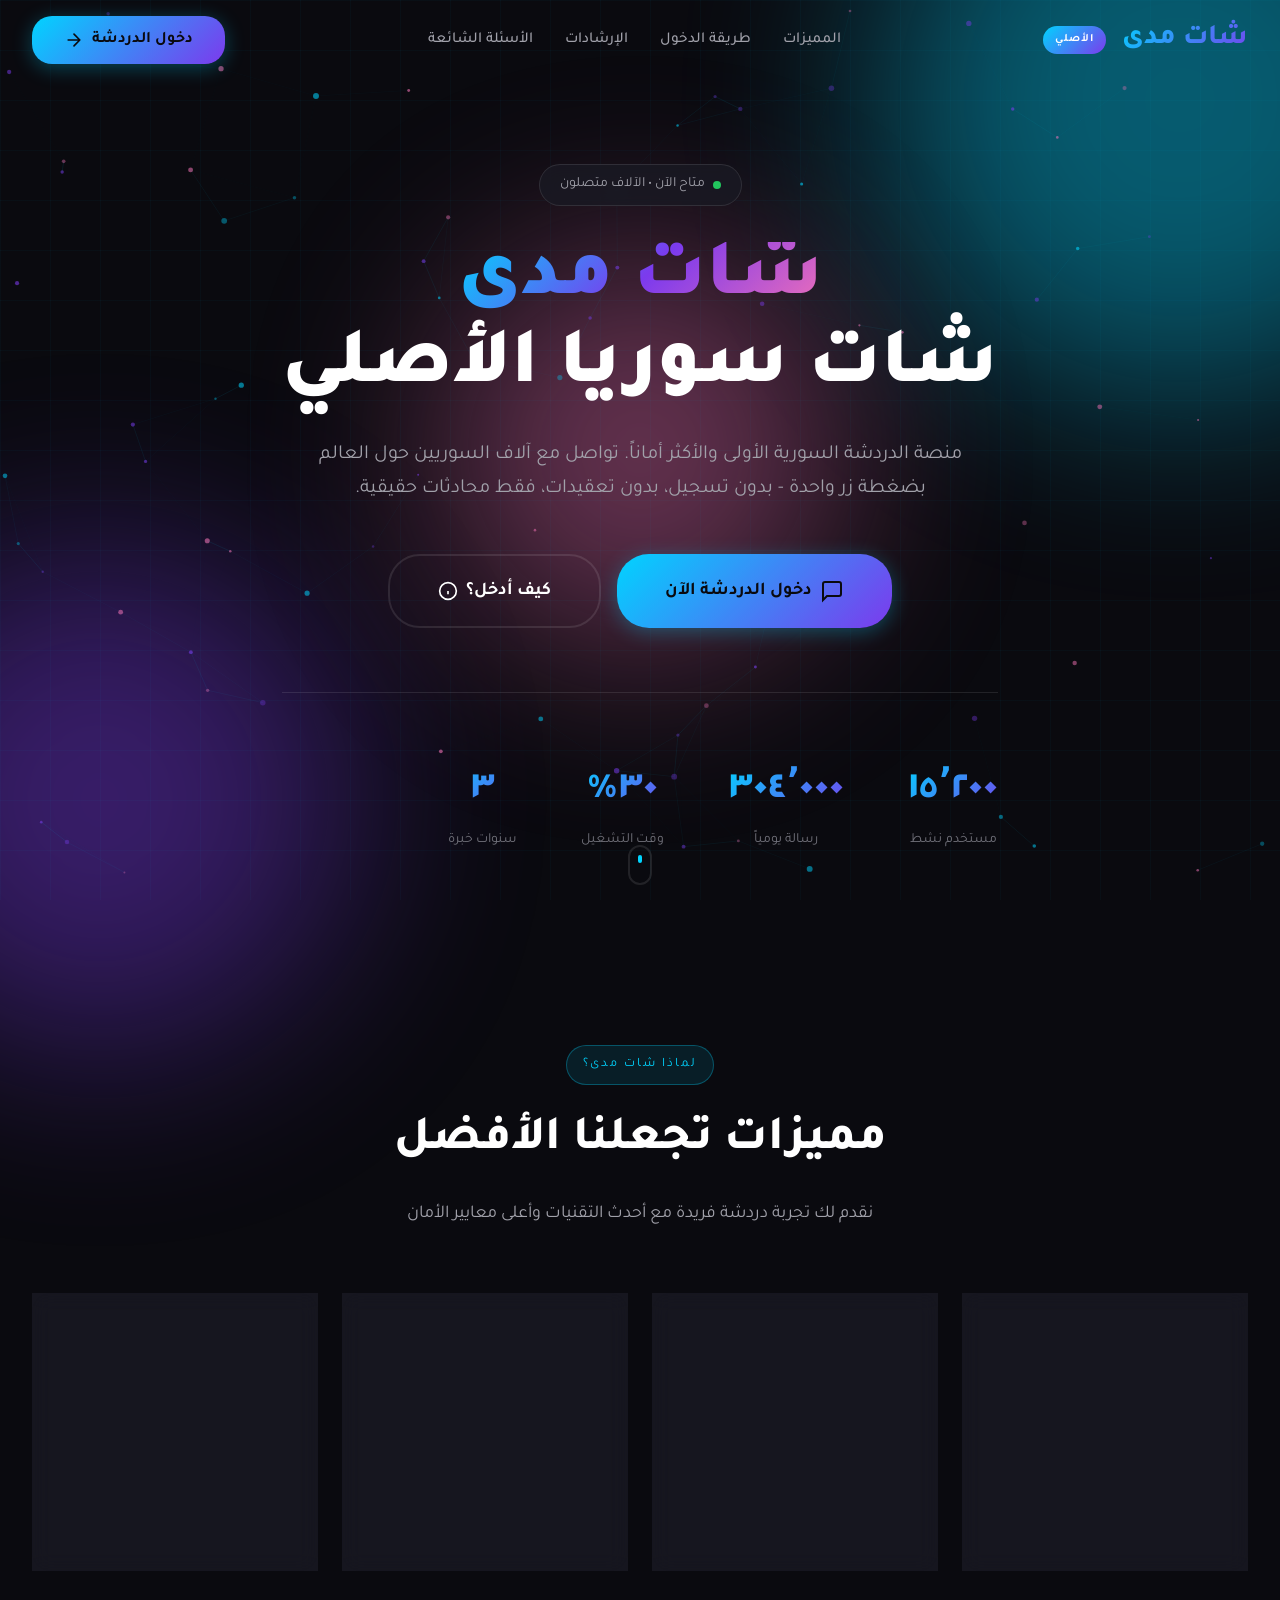
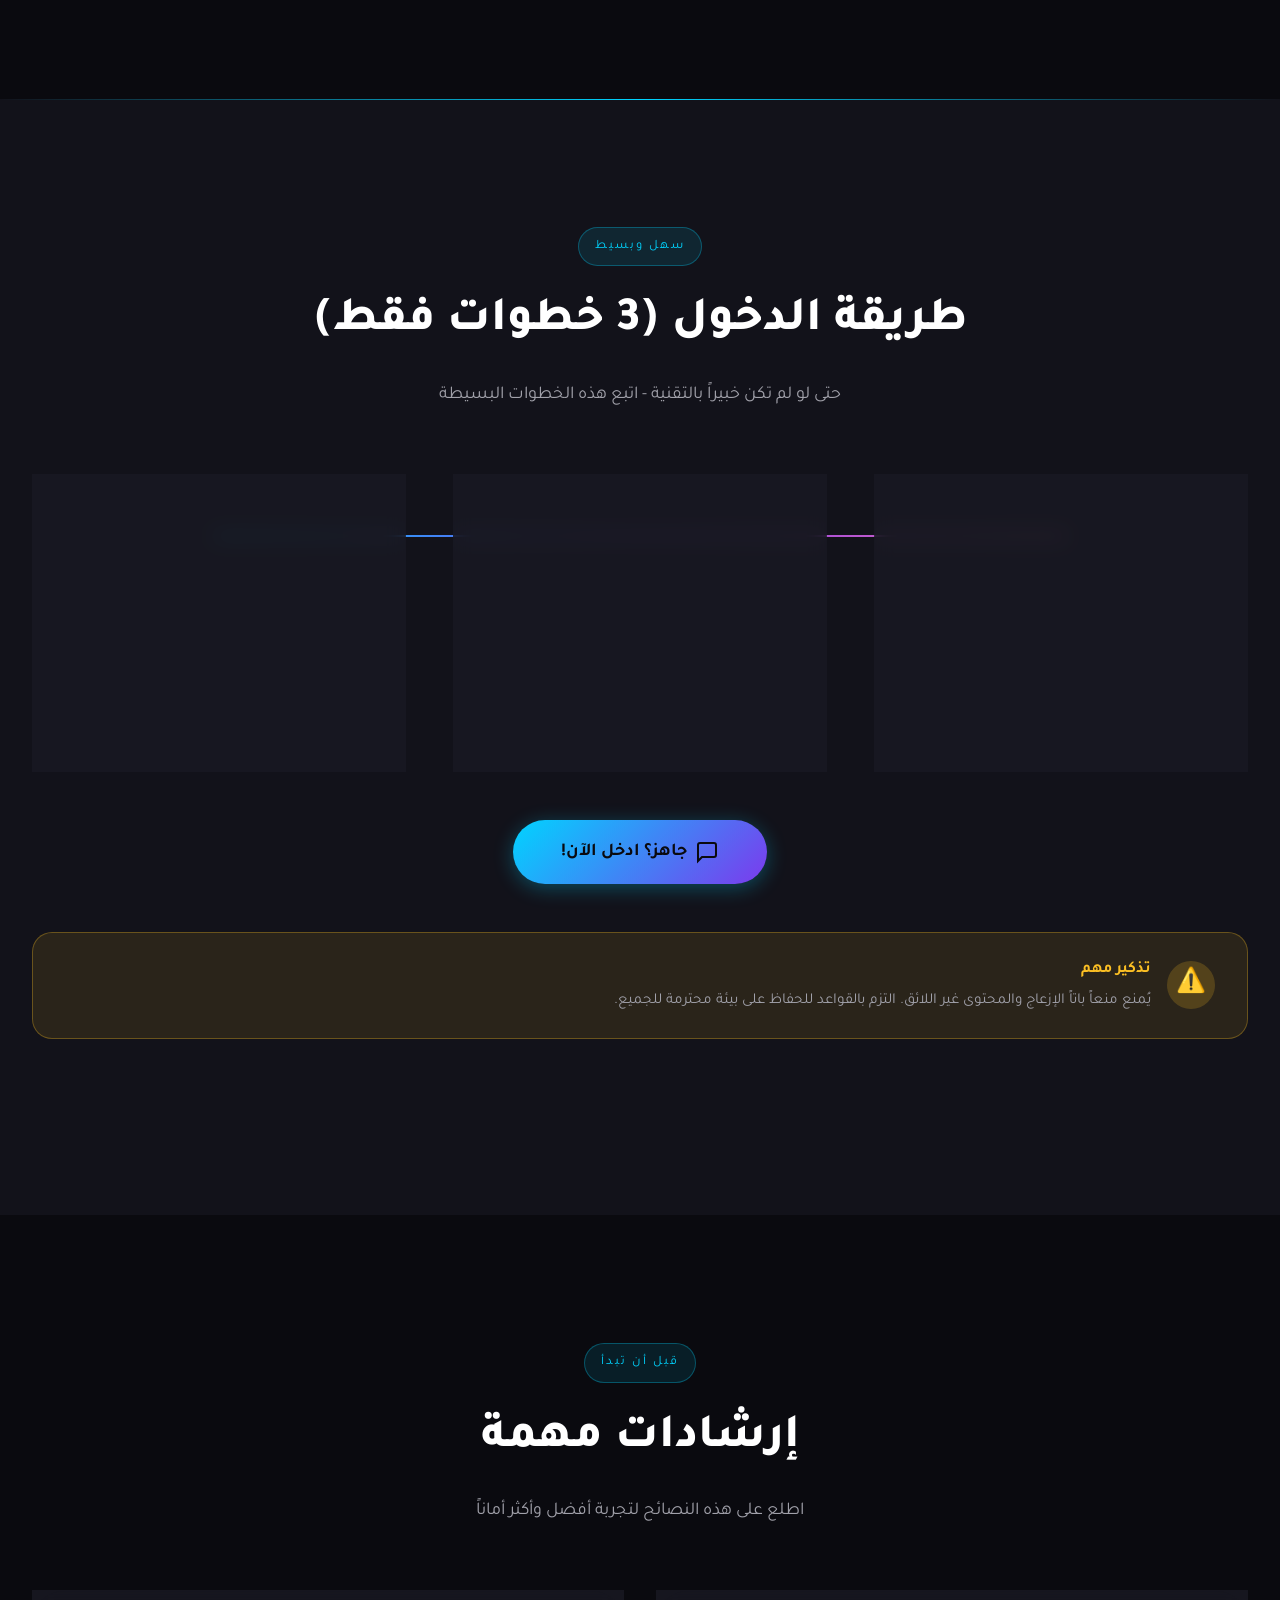
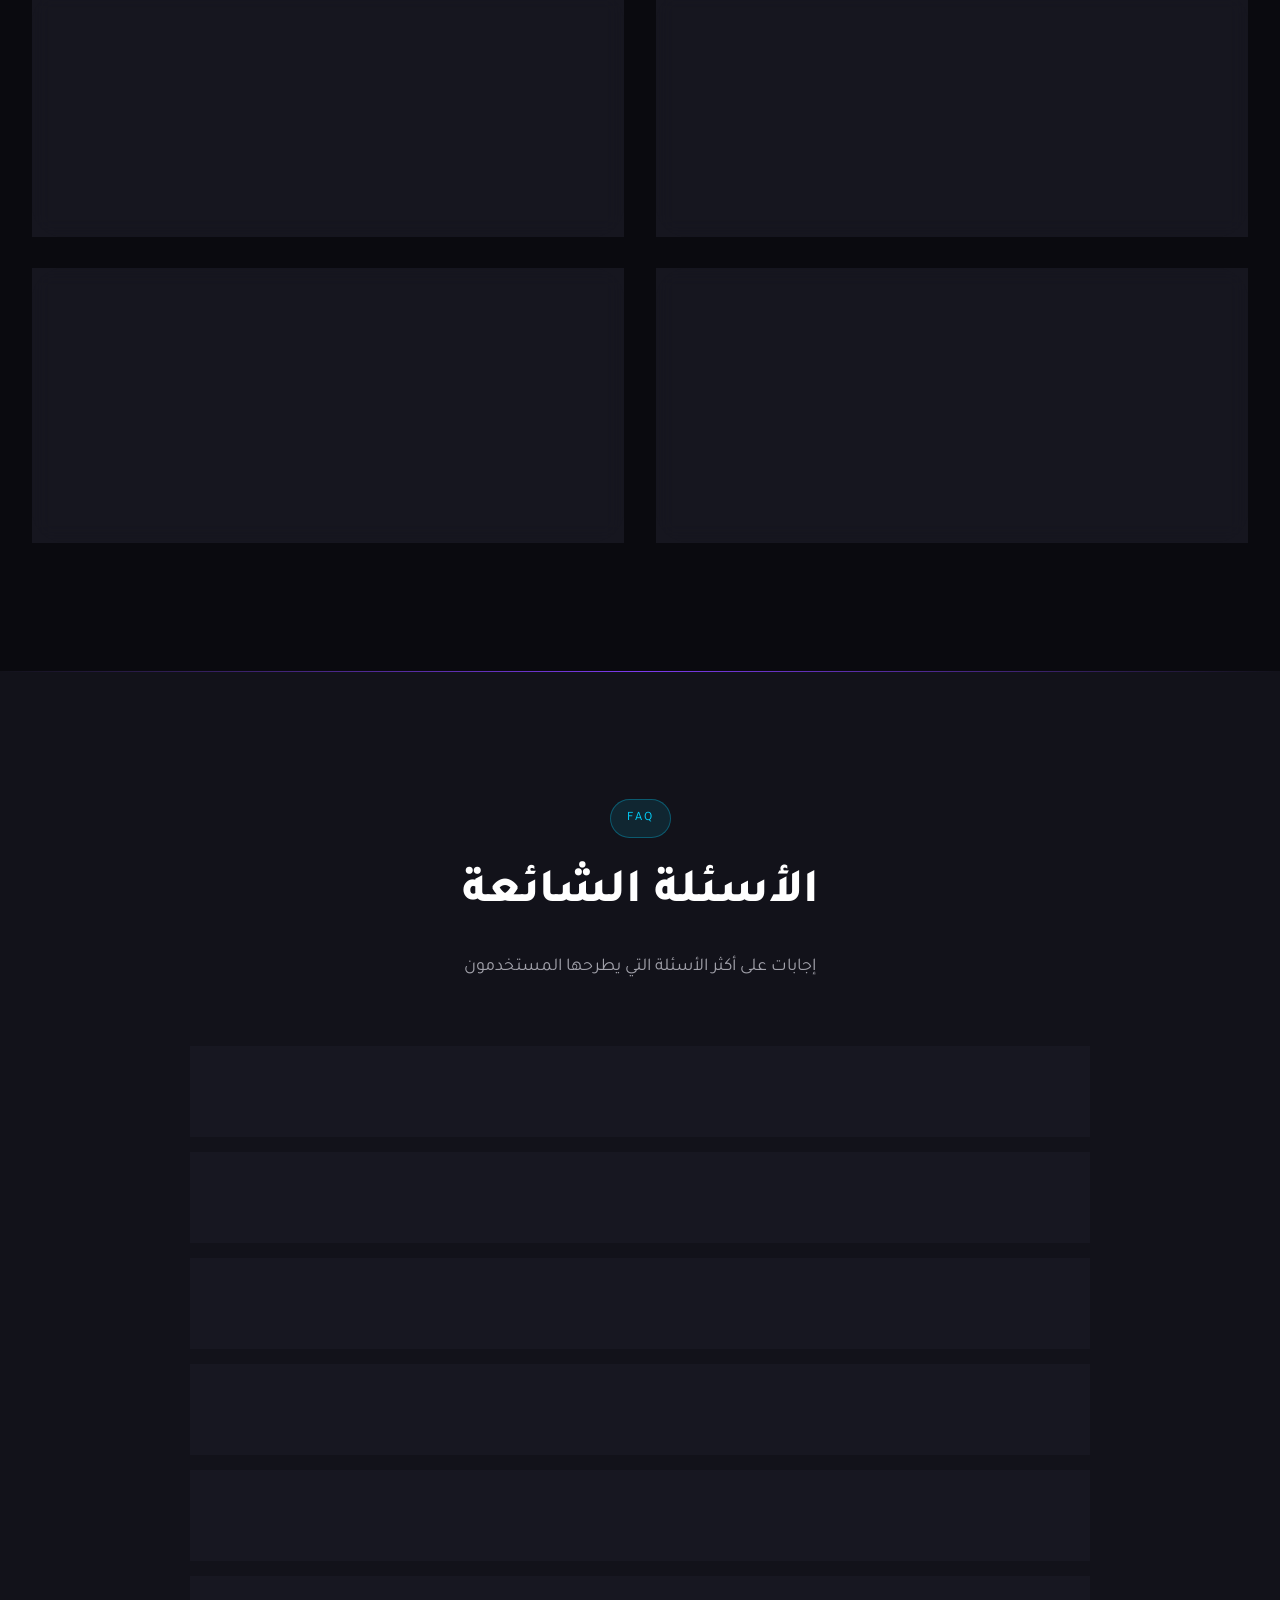
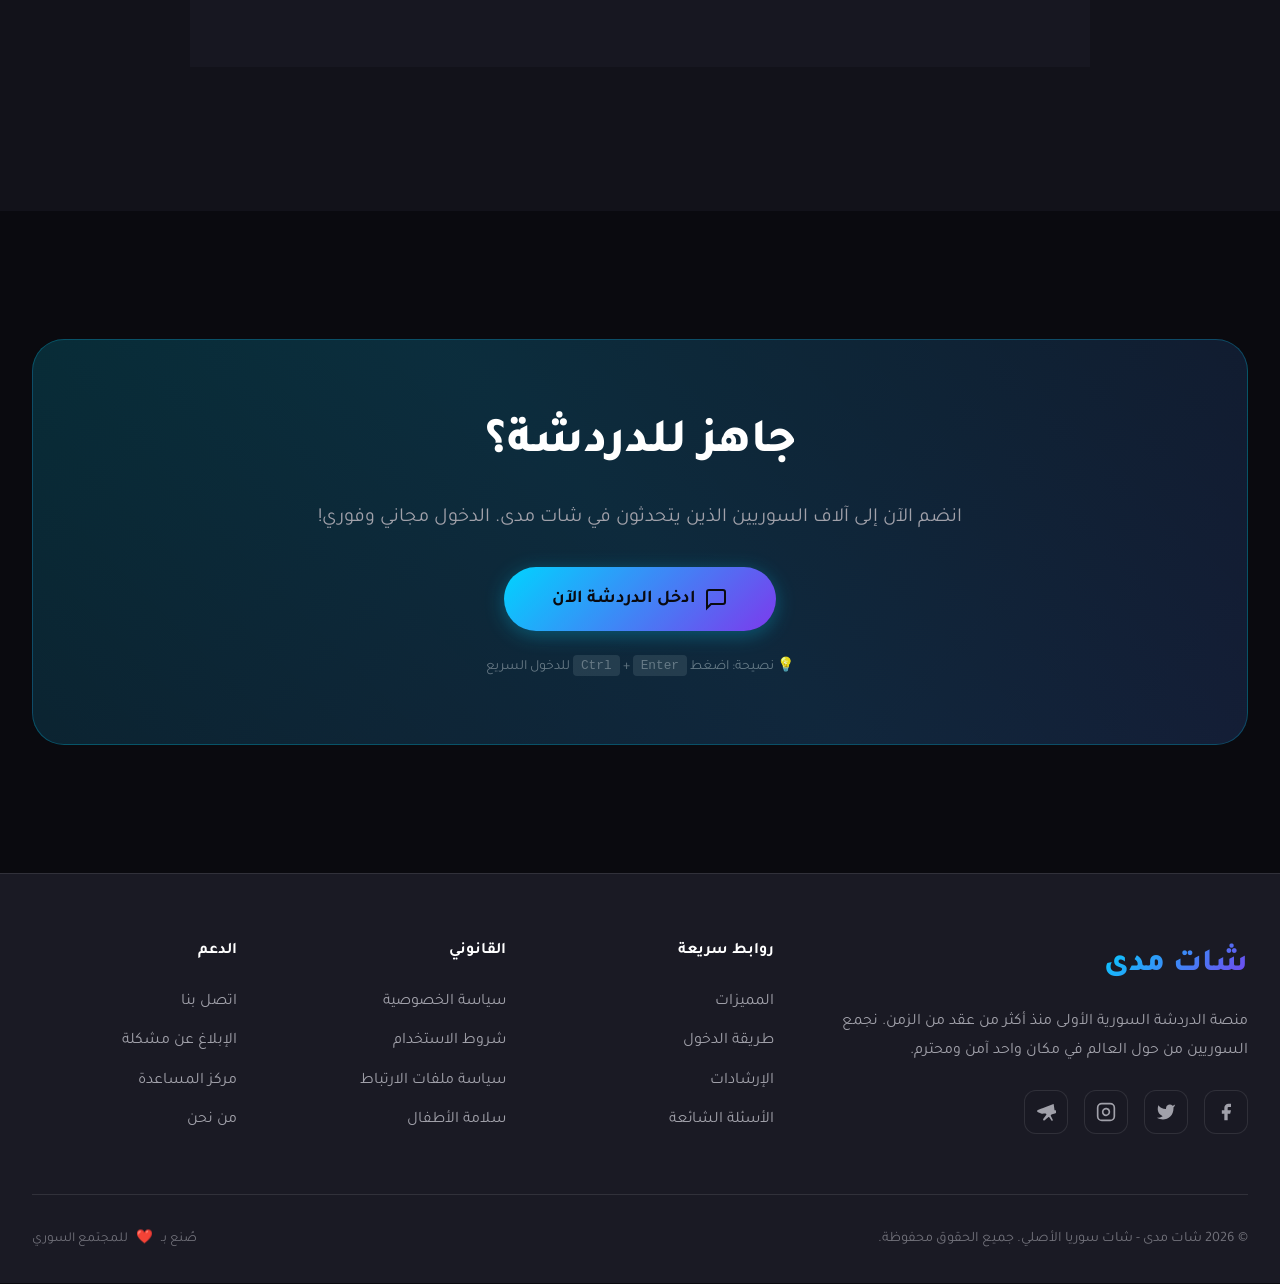
==== commit 7c358c9f: "Update index.html" ====
--- a/index.html
+++ b/index.html
@@ -1,25 +1,7 @@
 <!DOCTYPE html>
 <html lang="ar" dir="rtl">
 <head>
-    <!--
-    ═══════════════════════════════════════════════════════════════════════════
-    شات مدى - شات سوريا الأصلي - شات دمشق للجوال
-    ═══════════════════════════════════════════════════════════════════════════
-    
-    🎨 الملفات المستخدمة:
-    ├── welcome.html   → الهيكل الرئيسي (HTML5 Semantic)
-    ├── style.css      → الأنماط والتصميم (CSS3 Modern)
-    └── javascript.js  → التفاعلية والرسوم (ES6+ JavaScript)
-    
-    ✨ الميزات:
-    • نظام جسيمات متحرك (Particle System)
-    • تأثيرات الزجاج الضبابي (Glassmorphism)
-    • رسوم متحركة عند التمرير (Scroll Animations)
-    • تصميم متجاوب بالكامل (Fully Responsive)
-    • تحسين محركات البحث (SEO Optimized)
-    
-    ═══════════════════════════════════════════════════════════════════════════
-    -->
+    
     
     <meta charset="UTF-8">
     <meta name="viewport" content="width=device-width, initial-scale=1.0">
@@ -583,3 +565,4 @@
     <script src="javascript.js"></script>
 </body>
 </html>
+
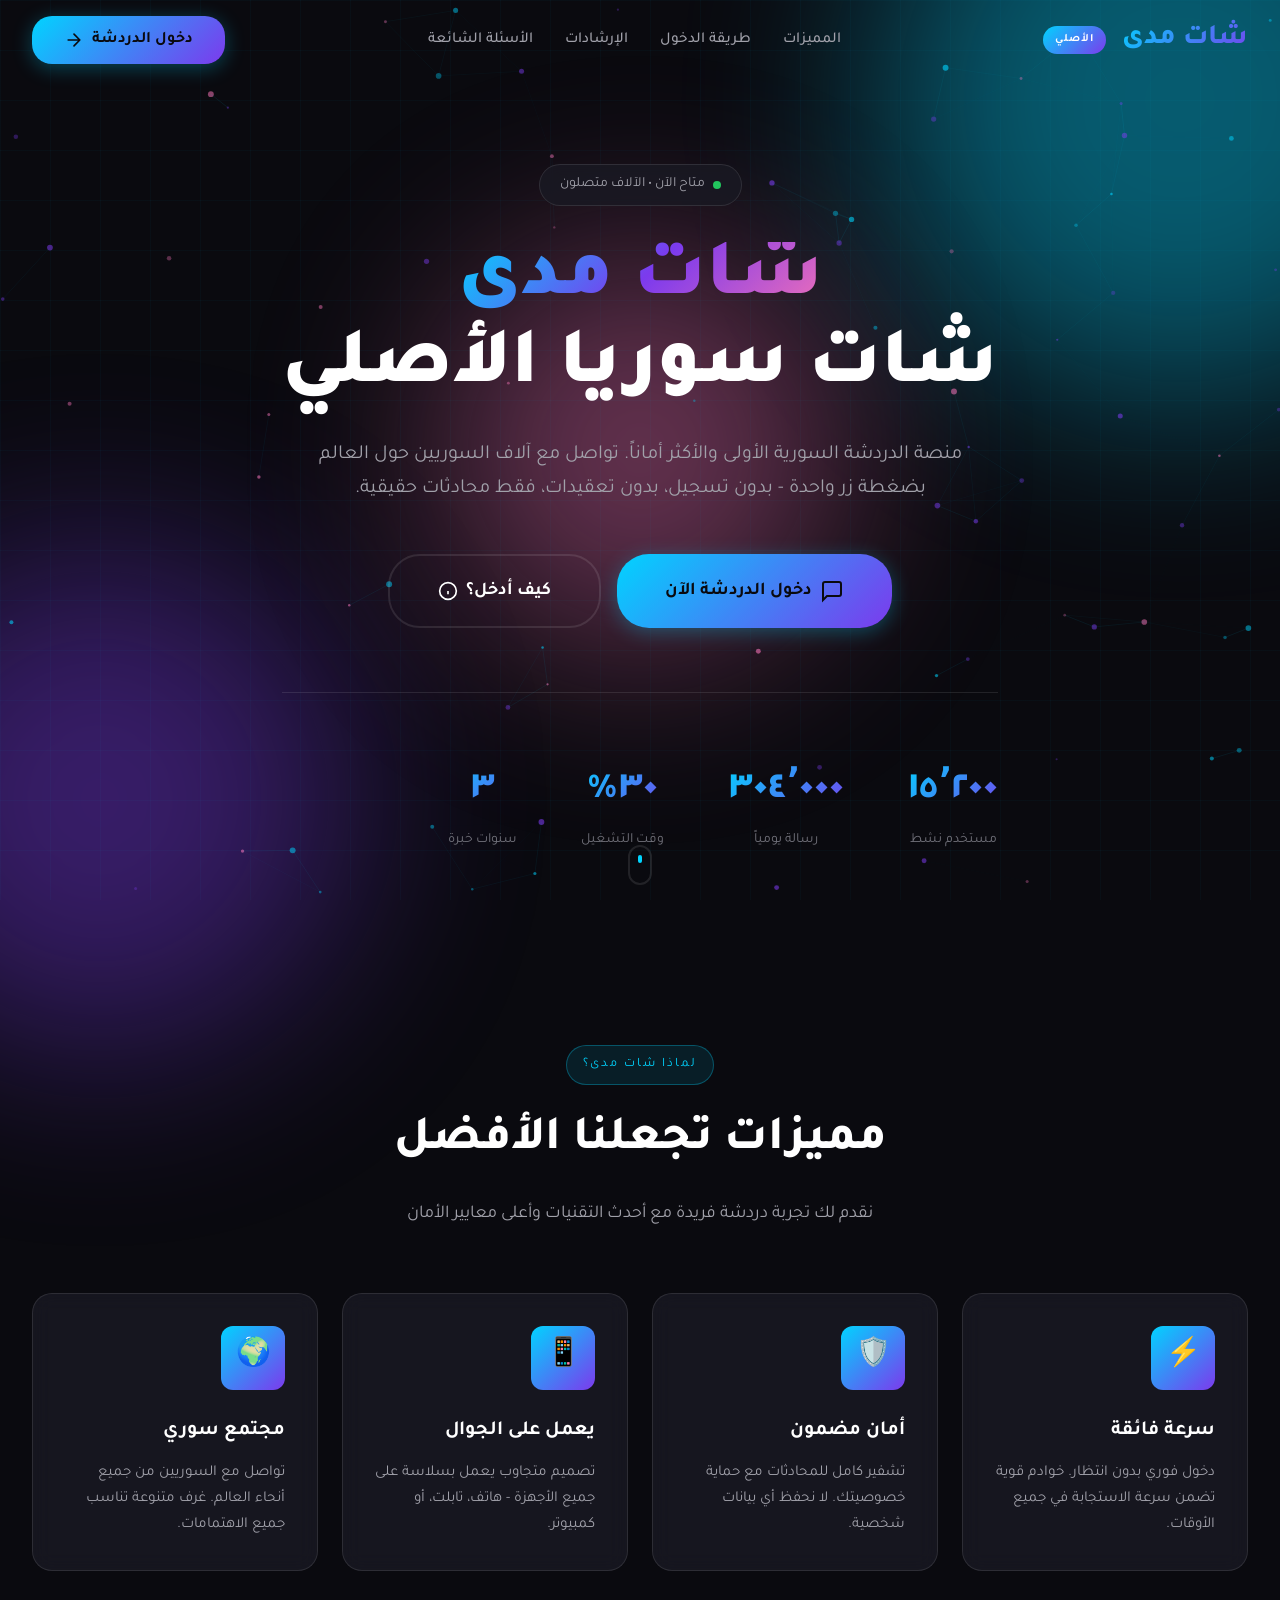
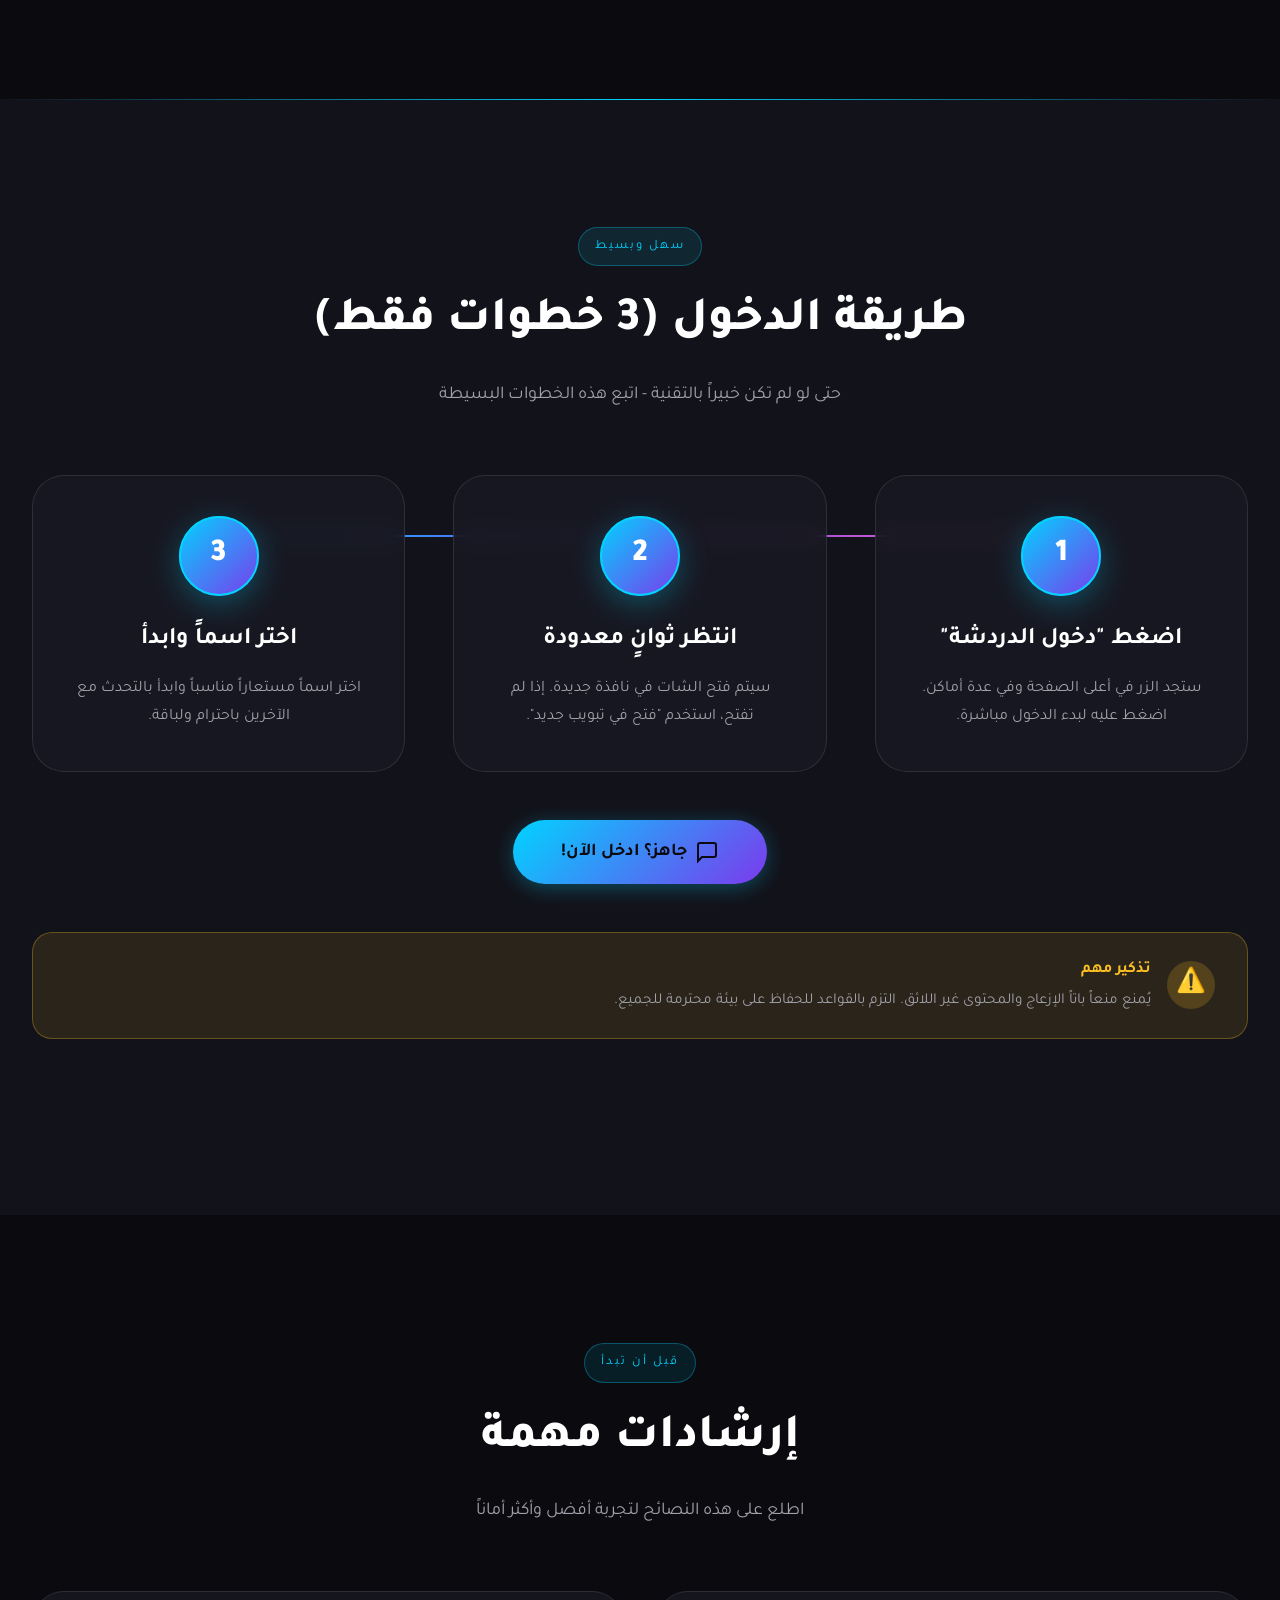
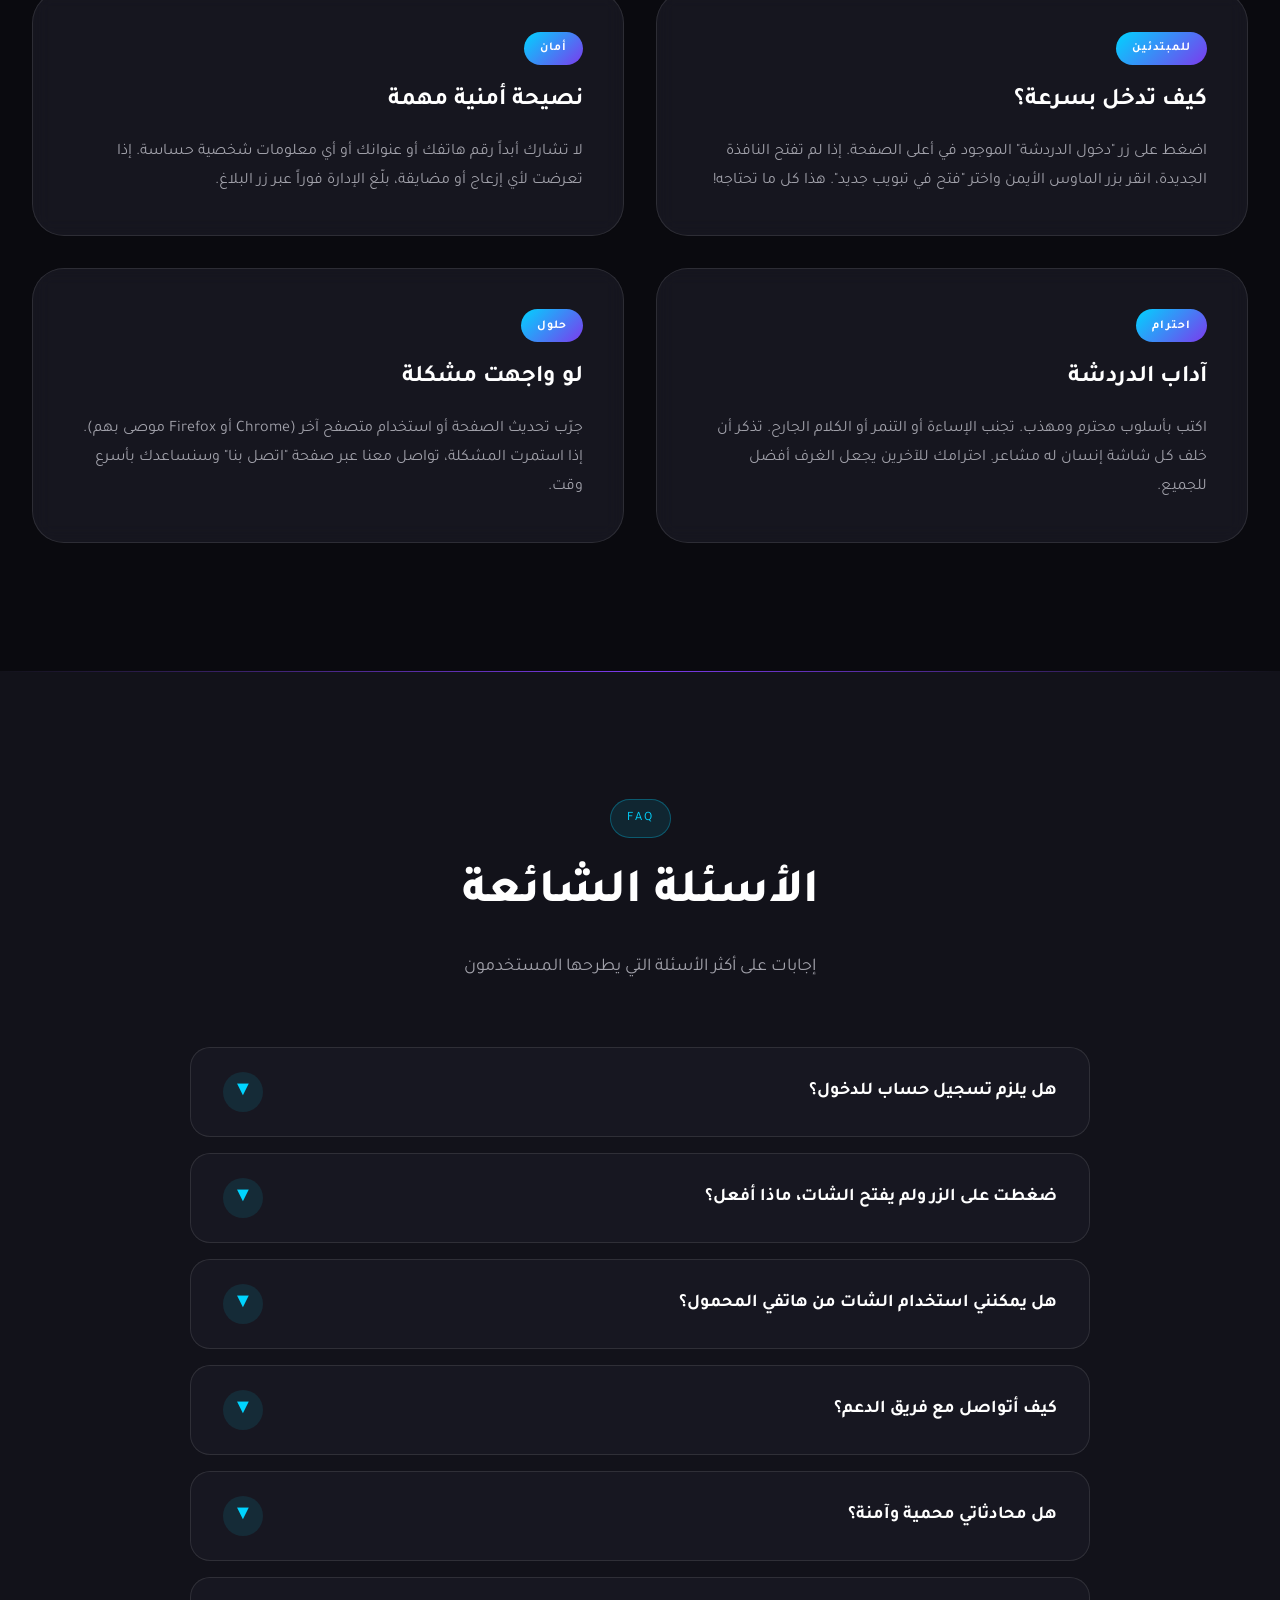
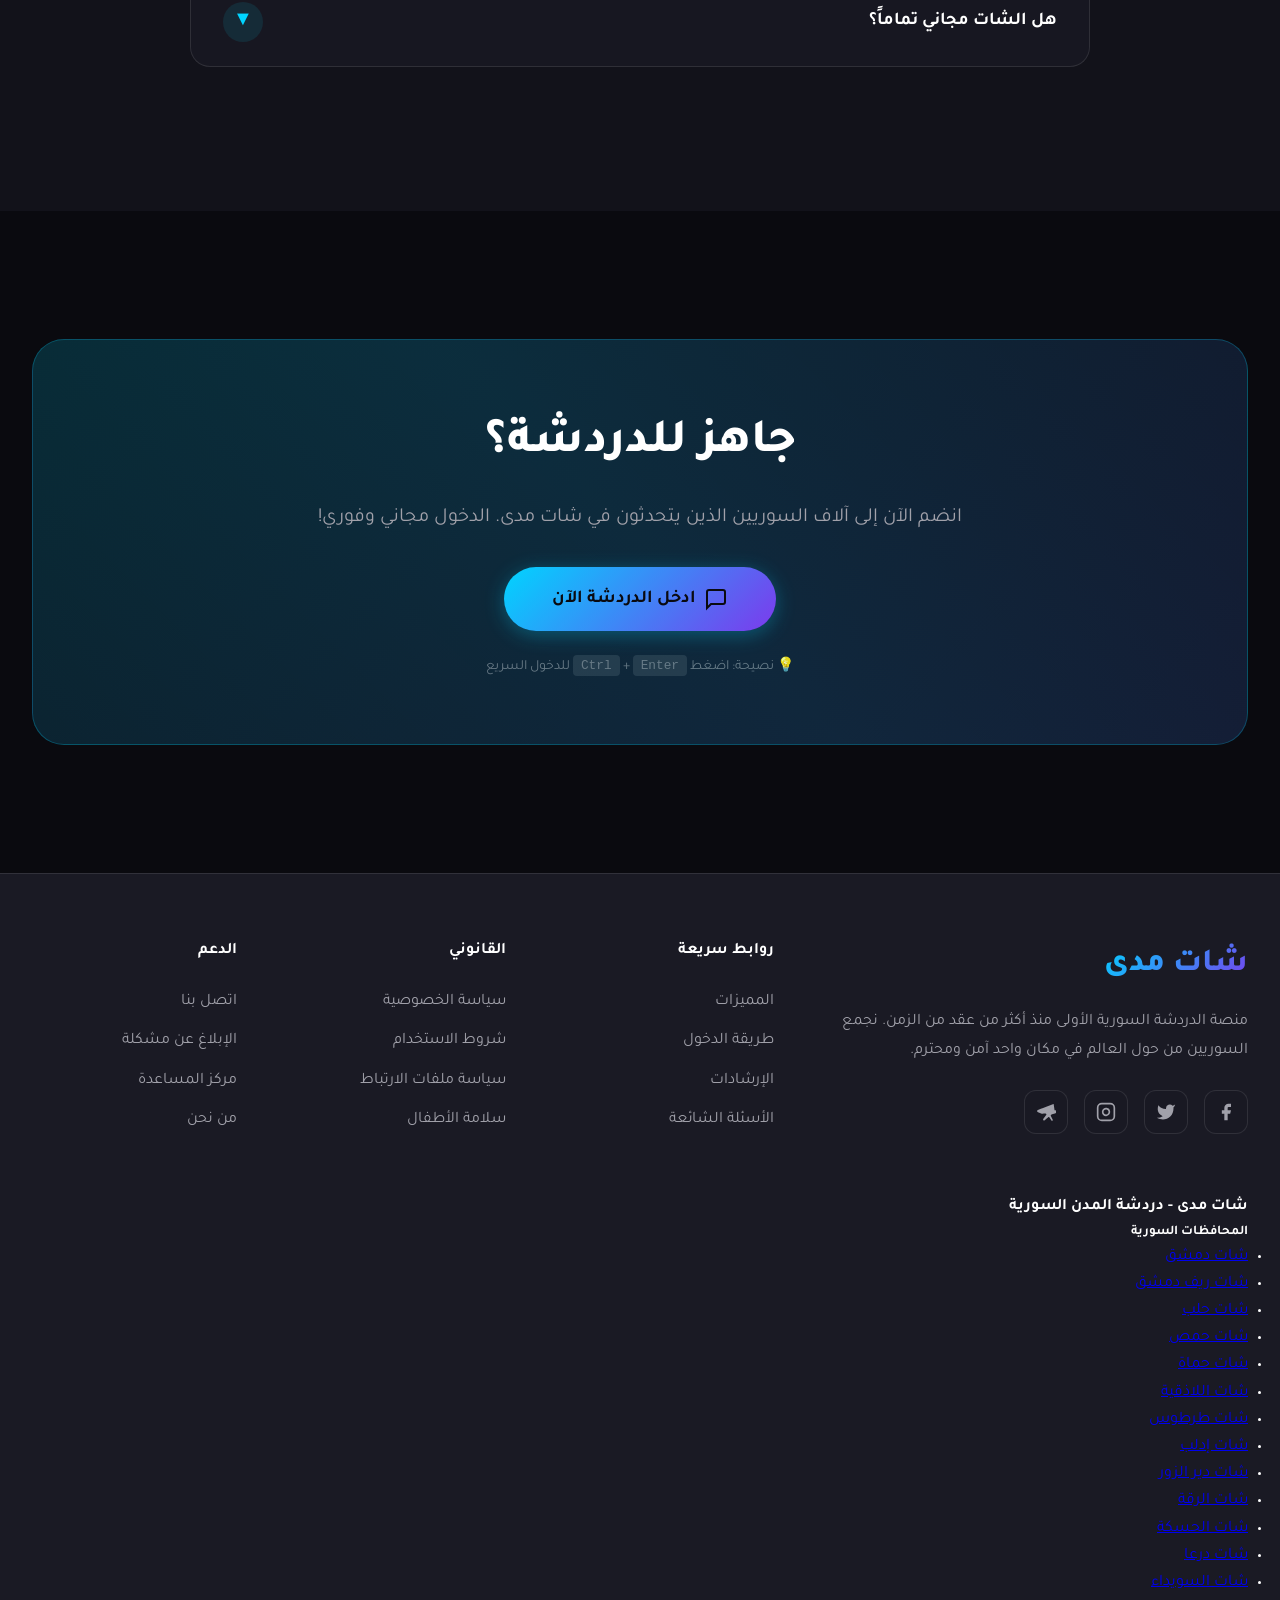
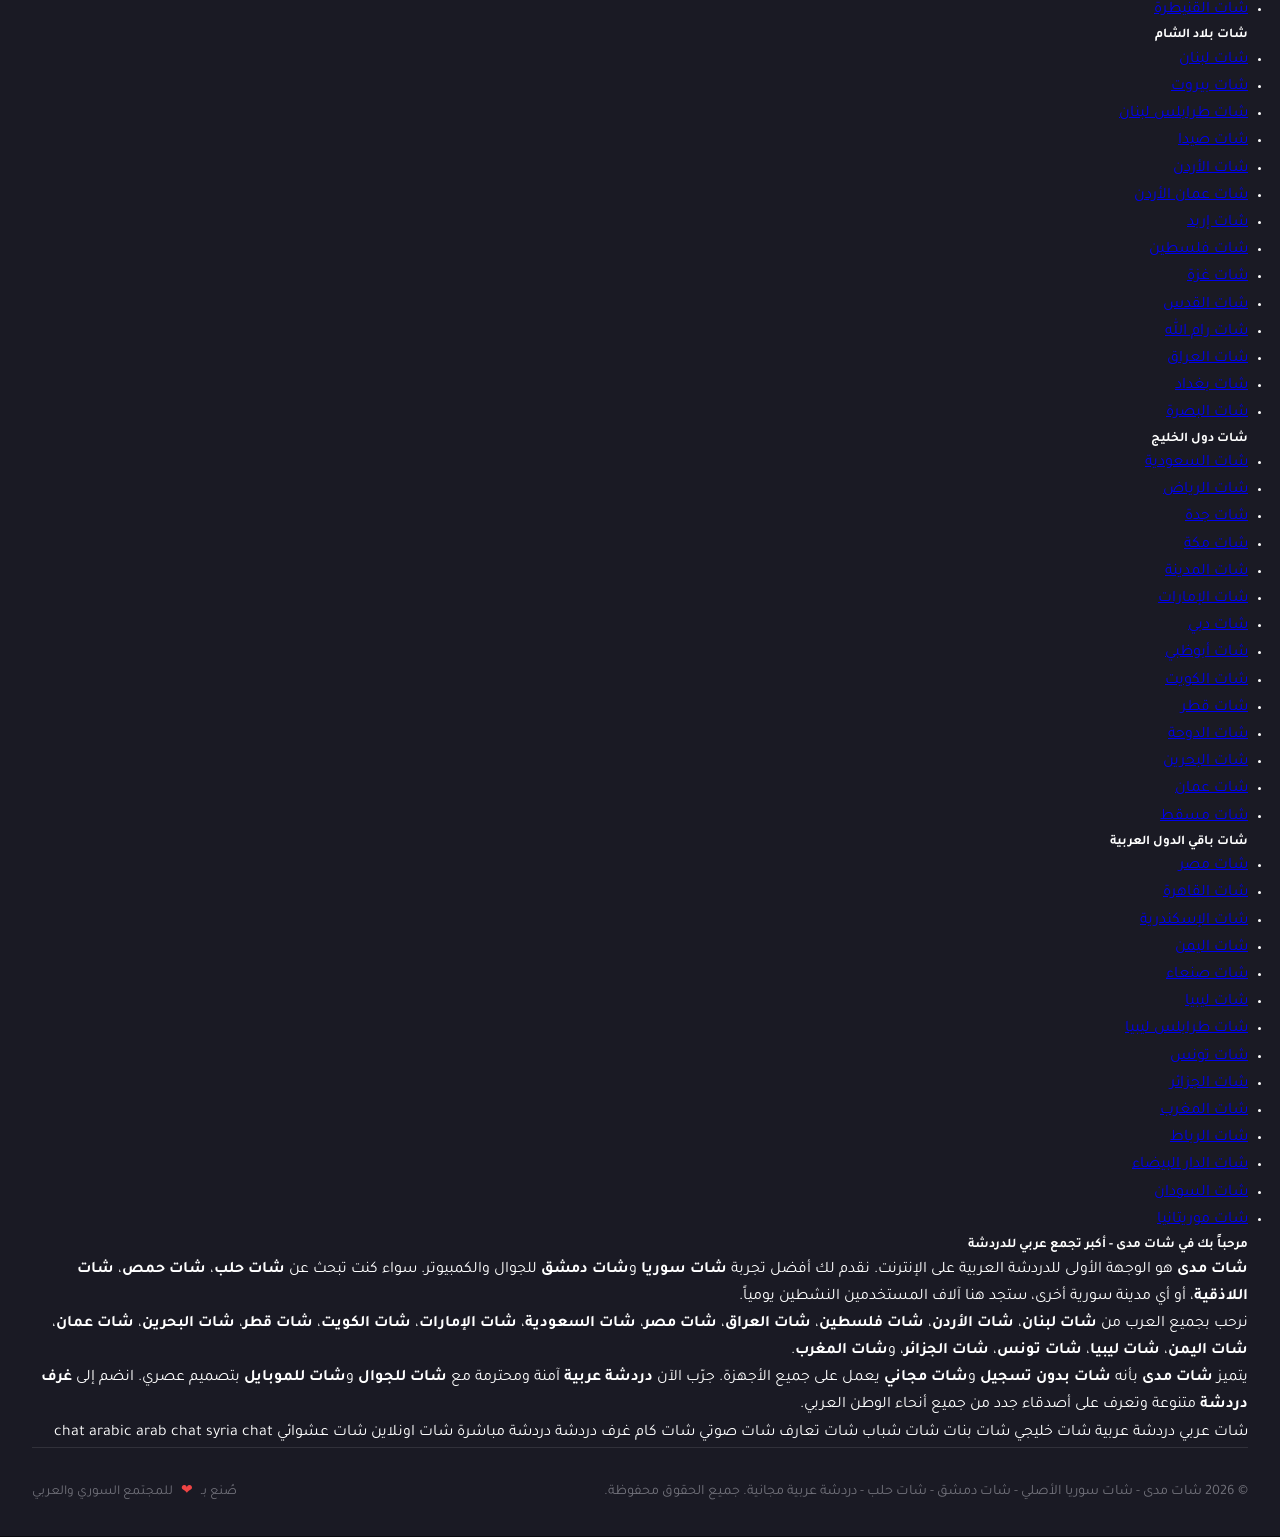
==== commit 78272cc4: "Clean up index.html by removing comments Removed unused comments and feature list from index.html." ====
--- a/index.html
+++ b/index.html
@@ -1,568 +1,847 @@
-<!DOCTYPE html>
-<html lang="ar" dir="rtl">
-<head>
-    
-    
-    <meta charset="UTF-8">
-    <meta name="viewport" content="width=device-width, initial-scale=1.0">
-    
-    <!-- العنوان والوصف - SEO -->
-    <title>شات مدى – شات سوريا الأصلي – شات دمشق للجوال | دردشة سورية مجانية</title>
-    <meta name="description" content="شات مدى - أفضل دردشة سورية مباشرة بدون تسجيل. شات دمشق للجوال مع دخول فوري وآمن. تواصل مع السوريين حول العالم بسهولة وأمان.">
-    <meta name="keywords" content="شات مدى, شات سوريا, شات دمشق, دردشة سورية, شات عربي, شات للجوال, دردشة مجانية">
-    <meta name="author" content="شات مدى">
-    <meta name="robots" content="index, follow">
-    
-    <!-- Open Graph - للمشاركة على السوشيال ميديا -->
-    <meta property="og:title" content="شات مدى – شات سوريا الأصلي">
-    <meta property="og:description" content="أفضل دردشة سورية مباشرة بدون تسجيل - دخول فوري وآمن">
-    <meta property="og:type" content="website">
-    <meta property="og:locale" content="ar_SY">
-    
-    <!-- Twitter Card -->
-    <meta name="twitter:card" content="summary_large_image">
-    <meta name="twitter:title" content="شات مدى – شات سوريا الأصلي">
-    <meta name="twitter:description" content="أفضل دردشة سورية مباشرة بدون تسجيل">
-    
-    <!-- الأيقونات والألوان -->
-    <meta name="theme-color" content="#0a0a0f">
-    <meta name="msapplication-TileColor" content="#0a0a0f">
-    
-    <!-- الخطوط العربية -->
-    <link rel="preconnect" href="https://fonts.googleapis.com">
-    <link rel="preconnect" href="https://fonts.gstatic.com" crossorigin>
-    <link href="https://fonts.googleapis.com/css2?family=Tajawal:wght@400;500;700;800;900&display=swap" rel="stylesheet">
-    
-    <!-- ملف الأنماط -->
-    <link rel="stylesheet" href="style.css">
-</head>
-<body>
-    <!-- ═══════════════════════════════════════════════════════════════════════════
-         شريط التحميل العلوي
-         ═══════════════════════════════════════════════════════════════════════════ -->
-    <div class="loading-bar"></div>
-    
-    <!-- ═══════════════════════════════════════════════════════════════════════════
-         الخلفيات والتأثيرات البصرية
-         ═══════════════════════════════════════════════════════════════════════════ -->
-    
-    <!-- الكرات المتوهجة -->
-    <div class="glow-orb glow-orb-1"></div>
-    <div class="glow-orb glow-orb-2"></div>
-    <div class="glow-orb glow-orb-3"></div>
-    
-    <!-- شبكة الخلفية -->
-    <div class="grid-background"></div>
-    
-    <!-- كانفاس الجسيمات -->
-    <canvas id="particles-canvas"></canvas>
-    
-    <!-- ═══════════════════════════════════════════════════════════════════════════
-         الهيدر - Header Navigation
-         ═══════════════════════════════════════════════════════════════════════════ -->
-    <header>
-        <div class="header-content">
-            <!-- الشعار -->
-            <div class="logo-container">
-                <a href="#" class="logo">شات مدى</a>
-                <span class="logo-badge">الأصلي</span>
-            </div>
-            
-            <!-- التنقل -->
-            <nav>
-                <a href="#features">المميزات</a>
-                <a href="#how-to">طريقة الدخول</a>
-                <a href="#guidelines">الإرشادات</a>
-                <a href="#faq">الأسئلة الشائعة</a>
-            </nav>
-            
-            <!-- زر الدخول -->
-            <button class="btn btn-primary" onclick="enterChat()" data-tooltip="اضغط للدخول المباشر">
-                <span>دخول الدردشة</span>
-                <svg width="20" height="20" viewBox="0 0 24 24" fill="none" stroke="currentColor" stroke-width="2" stroke-linecap="round" stroke-linejoin="round">
-                    <path d="M5 12h14M12 5l7 7-7 7"/>
-                </svg>
-            </button>
-            
-            <!-- زر القائمة للهاتف -->
-            <button class="mobile-menu-btn" aria-label="القائمة">☰</button>
-        </div>
-    </header>
-    
-    <!-- ═══════════════════════════════════════════════════════════════════════════
-         المحتوى الرئيسي
-         ═══════════════════════════════════════════════════════════════════════════ -->
-    <main>
-        <!-- ═══════════════════════════════════════════════════════════════════════════
-             قسم البطل - Hero Section
-             ═══════════════════════════════════════════════════════════════════════════ -->
-        <section class="hero">
-            <div class="container">
-                <!-- شارة الحالة -->
-                <div class="hero-badge">
-                    <span class="dot"></span>
-                    <span>متاح الآن • الآلاف متصلون</span>
-                </div>
-                
-                <!-- العنوان الرئيسي -->
-                <h1>
-                    <span class="gradient-text">شات مدى</span>
-                    <br>
-                    شات سوريا الأصلي
-                </h1>
-                
-                <!-- الوصف -->
-                <p class="hero-description">
-                    منصة الدردشة السورية الأولى والأكثر أماناً. تواصل مع آلاف السوريين حول العالم
-                    بضغطة زر واحدة - بدون تسجيل، بدون تعقيدات، فقط محادثات حقيقية.
-                </p>
-                
-                <!-- أزرار العمل -->
-                <div class="hero-buttons">
-                    <button class="btn btn-primary btn-lg btn-pulse" onclick="enterChat()">
-                        <svg width="24" height="24" viewBox="0 0 24 24" fill="none" stroke="currentColor" stroke-width="2">
-                            <path d="M21 15a2 2 0 0 1-2 2H7l-4 4V5a2 2 0 0 1 2-2h14a2 2 0 0 1 2 2z"/>
-                        </svg>
-                        <span>دخول الدردشة الآن</span>
-                    </button>
-                    <a href="#how-to" class="btn btn-secondary btn-lg">
-                        <span>كيف أدخل؟</span>
-                        <svg width="20" height="20" viewBox="0 0 24 24" fill="none" stroke="currentColor" stroke-width="2">
-                            <circle cx="12" cy="12" r="10"/>
-                            <path d="M12 16v-4M12 8h.01"/>
-                        </svg>
-                    </a>
-                </div>
-                
-                <!-- الإحصائيات -->
-                <div class="hero-stats">
-                    <div class="stat-item">
-                        <div class="stat-number"><span class="counter" data-target="50000">0</span></div>
-                        <div class="stat-label">مستخدم نشط</div>
-                    </div>
-                    <div class="stat-item">
-                        <div class="stat-number"><span class="counter" data-target="1000000">0</span></div>
-                        <div class="stat-label">رسالة يومياً</div>
-                    </div>
-                    <div class="stat-item">
-                        <div class="stat-number"><span class="counter" data-target="99">0</span>%</div>
-                        <div class="stat-label">وقت التشغيل</div>
-                    </div>
-                    <div class="stat-item">
-                        <div class="stat-number"><span class="counter" data-target="10">0</span></div>
-                        <div class="stat-label">سنوات خبرة</div>
-                    </div>
-                </div>
-            </div>
-            
-            <!-- مؤشر التمرير -->
-            <div class="scroll-indicator">
-                <span></span>
-            </div>
-        </section>
-        
-        <!-- ═══════════════════════════════════════════════════════════════════════════
-             قسم الميزات - Features Section
-             ═══════════════════════════════════════════════════════════════════════════ -->
-        <section class="features-section" id="features">
-            <div class="container">
-                <!-- رأس القسم -->
-                <div class="section-header">
-                    <span class="section-badge">لماذا شات مدى؟</span>
-                    <h2 class="section-title">مميزات تجعلنا الأفضل</h2>
-                    <p class="section-description">
-                        نقدم لك تجربة دردشة فريدة مع أحدث التقنيات وأعلى معايير الأمان
-                    </p>
-                </div>
-                
-                <!-- شبكة الميزات -->
-                <div class="features-grid">
-                    <!-- الميزة 1 -->
-                    <div class="feature-card animate-on-scroll">
-                        <div class="feature-icon">⚡</div>
-                        <h3 class="feature-title">سرعة فائقة</h3>
-                        <p class="feature-description">
-                            دخول فوري بدون انتظار. خوادم قوية تضمن سرعة الاستجابة في جميع الأوقات.
-                        </p>
-                    </div>
-                    
-                    <!-- الميزة 2 -->
-                    <div class="feature-card animate-on-scroll">
-                        <div class="feature-icon">🛡️</div>
-                        <h3 class="feature-title">أمان مضمون</h3>
-                        <p class="feature-description">
-                            تشفير كامل للمحادثات مع حماية خصوصيتك. لا نحفظ أي بيانات شخصية.
-                        </p>
-                    </div>
-                    
-                    <!-- الميزة 3 -->
-                    <div class="feature-card animate-on-scroll">
-                        <div class="feature-icon">📱</div>
-                        <h3 class="feature-title">يعمل على الجوال</h3>
-                        <p class="feature-description">
-                            تصميم متجاوب يعمل بسلاسة على جميع الأجهزة - هاتف، تابلت، أو كمبيوتر.
-                        </p>
-                    </div>
-                    
-                    <!-- الميزة 4 -->
-                    <div class="feature-card animate-on-scroll">
-                        <div class="feature-icon">🌍</div>
-                        <h3 class="feature-title">مجتمع سوري</h3>
-                        <p class="feature-description">
-                            تواصل مع السوريين من جميع أنحاء العالم. غرف متنوعة تناسب جميع الاهتمامات.
-                        </p>
-                    </div>
-                </div>
-            </div>
-        </section>
-        
-        <!-- ═══════════════════════════════════════════════════════════════════════════
-             قسم كيفية الدخول - How To Section
-             ═══════════════════════════════════════════════════════════════════════════ -->
-        <section class="how-to-section" id="how-to">
-            <div class="container">
-                <!-- رأس القسم -->
-                <div class="section-header">
-                    <span class="section-badge">سهل وبسيط</span>
-                    <h2 class="section-title">طريقة الدخول (3 خطوات فقط)</h2>
-                    <p class="section-description">
-                        حتى لو لم تكن خبيراً بالتقنية - اتبع هذه الخطوات البسيطة
-                    </p>
-                </div>
-                
-                <!-- الخطوات -->
-                <div class="steps-container">
-                    <!-- الخطوة 1 -->
-                    <div class="step-card animate-on-scroll">
-                        <div class="step-number">1</div>
-                        <h3 class="step-title">اضغط "دخول الدردشة"</h3>
-                        <p class="step-description">
-                            ستجد الزر في أعلى الصفحة وفي عدة أماكن. اضغط عليه لبدء الدخول مباشرة.
-                        </p>
-                    </div>
-                    
-                    <!-- الخطوة 2 -->
-                    <div class="step-card animate-on-scroll">
-                        <div class="step-number">2</div>
-                        <h3 class="step-title">انتظر ثوانٍ معدودة</h3>
-                        <p class="step-description">
-                            سيتم فتح الشات في نافذة جديدة. إذا لم تفتح، استخدم "فتح في تبويب جديد".
-                        </p>
-                    </div>
-                    
-                    <!-- الخطوة 3 -->
-                    <div class="step-card animate-on-scroll">
-                        <div class="step-number">3</div>
-                        <h3 class="step-title">اختر اسماً وابدأ</h3>
-                        <p class="step-description">
-                            اختر اسماً مستعاراً مناسباً وابدأ بالتحدث مع الآخرين باحترام ولباقة.
-                        </p>
-                    </div>
-                </div>
-                
-                <!-- زر الدخول -->
-                <div style="text-align: center; margin-top: 3rem;">
-                    <button class="btn btn-primary btn-lg" onclick="enterChat()">
-                        <svg width="24" height="24" viewBox="0 0 24 24" fill="none" stroke="currentColor" stroke-width="2">
-                            <path d="M21 15a2 2 0 0 1-2 2H7l-4 4V5a2 2 0 0 1 2-2h14a2 2 0 0 1 2 2z"/>
-                        </svg>
-                        <span>جاهز؟ ادخل الآن!</span>
-                    </button>
-                </div>
-                
-                <!-- تنبيه مهم -->
-                <div class="alert">
-                    <div class="alert-icon">⚠️</div>
-                    <div class="alert-content">
-                        <div class="alert-title">تذكير مهم</div>
-                        <p class="alert-text">
-                            يُمنع منعاً باتاً الإزعاج والمحتوى غير اللائق. التزم بالقواعد للحفاظ على بيئة محترمة للجميع.
-                        </p>
-                    </div>
-                </div>
-            </div>
-        </section>
-        
-        <!-- ═══════════════════════════════════════════════════════════════════════════
-             قسم الإرشادات - Guidelines Section
-             ═══════════════════════════════════════════════════════════════════════════ -->
-        <section class="guidelines-section" id="guidelines">
-            <div class="container">
-                <!-- رأس القسم -->
-                <div class="section-header">
-                    <span class="section-badge">قبل أن تبدأ</span>
-                    <h2 class="section-title">إرشادات مهمة</h2>
-                    <p class="section-description">
-                        اطلع على هذه النصائح لتجربة أفضل وأكثر أماناً
-                    </p>
-                </div>
-                
-                <!-- شبكة الإرشادات -->
-                <div class="guidelines-grid">
-                    <!-- إرشاد 1 -->
-                    <div class="guideline-card animate-on-scroll">
-                        <span class="guideline-badge">للمبتدئين</span>
-                        <h3 class="guideline-title">كيف تدخل بسرعة؟</h3>
-                        <p class="guideline-text">
-                            اضغط على زر "دخول الدردشة" الموجود في أعلى الصفحة. إذا لم تفتح النافذة الجديدة، 
-                            انقر بزر الماوس الأيمن واختر "فتح في تبويب جديد". هذا كل ما تحتاجه!
-                        </p>
-                    </div>
-                    
-                    <!-- إرشاد 2 -->
-                    <div class="guideline-card animate-on-scroll">
-                        <span class="guideline-badge">أمان</span>
-                        <h3 class="guideline-title">نصيحة أمنية مهمة</h3>
-                        <p class="guideline-text">
-                            لا تشارك أبداً رقم هاتفك أو عنوانك أو أي معلومات شخصية حساسة. 
-                            إذا تعرضت لأي إزعاج أو مضايقة، بلّغ الإدارة فوراً عبر زر البلاغ.
-                        </p>
-                    </div>
-                    
-                    <!-- إرشاد 3 -->
-                    <div class="guideline-card animate-on-scroll">
-                        <span class="guideline-badge">احترام</span>
-                        <h3 class="guideline-title">آداب الدردشة</h3>
-                        <p class="guideline-text">
-                            اكتب بأسلوب محترم ومهذب. تجنب الإساءة أو التنمر أو الكلام الجارح.
-                            تذكر أن خلف كل شاشة إنسان له مشاعر. احترامك للآخرين يجعل الغرف أفضل للجميع.
-                        </p>
-                    </div>
-                    
-                    <!-- إرشاد 4 -->
-                    <div class="guideline-card animate-on-scroll">
-                        <span class="guideline-badge">حلول</span>
-                        <h3 class="guideline-title">لو واجهت مشكلة</h3>
-                        <p class="guideline-text">
-                            جرّب تحديث الصفحة أو استخدام متصفح آخر (Chrome أو Firefox موصى بهم). 
-                            إذا استمرت المشكلة، تواصل معنا عبر صفحة "اتصل بنا" وسنساعدك بأسرع وقت.
-                        </p>
-                    </div>
-                </div>
-            </div>
-        </section>
-        
-        <!-- ═══════════════════════════════════════════════════════════════════════════
-             قسم الأسئلة الشائعة - FAQ Section
-             ═══════════════════════════════════════════════════════════════════════════ -->
-        <section class="faq-section" id="faq">
-            <div class="container">
-                <!-- رأس القسم -->
-                <div class="section-header">
-                    <span class="section-badge">FAQ</span>
-                    <h2 class="section-title">الأسئلة الشائعة</h2>
-                    <p class="section-description">
-                        إجابات على أكثر الأسئلة التي يطرحها المستخدمون
-                    </p>
-                </div>
-                
-                <!-- قائمة الأسئلة -->
-                <div class="faq-container">
-                    <!-- سؤال 1 -->
-                    <div class="faq-item animate-on-scroll">
-                        <div class="faq-question">
-                            <h3>هل يلزم تسجيل حساب للدخول؟</h3>
-                            <span class="faq-icon">▼</span>
-                        </div>
-                        <div class="faq-answer">
-                            <div class="faq-answer-content">
-                                لا، شات مدى لا يتطلب أي تسجيل على الإطلاق. فقط اضغط على زر "دخول الدردشة"، 
-                                اختر اسماً مستعاراً يعجبك، وابدأ الحديث فوراً. نحن نؤمن بالبساطة والسرعة!
-                            </div>
-                        </div>
-                    </div>
-                    
-                    <!-- سؤال 2 -->
-                    <div class="faq-item animate-on-scroll">
-                        <div class="faq-question">
-                            <h3>ضغطت على الزر ولم يفتح الشات، ماذا أفعل؟</h3>
-                            <span class="faq-icon">▼</span>
-                        </div>
-                        <div class="faq-answer">
-                            <div class="faq-answer-content">
-                                هناك عدة حلول: أولاً، جرّب النقر بزر الماوس الأيمن على الزر واختر "فتح في تبويب جديد".
-                                ثانياً، تأكد من أن متصفحك لا يحجب النوافذ المنبثقة. ثالثاً، حدّث الصفحة وحاول مرة أخرى.
-                                إذا استمرت المشكلة، جرّب متصفحاً آخر مثل Chrome أو Firefox.
-                            </div>
-                        </div>
-                    </div>
-                    
-                    <!-- سؤال 3 -->
-                    <div class="faq-item animate-on-scroll">
-                        <div class="faq-question">
-                            <h3>هل يمكنني استخدام الشات من هاتفي المحمول؟</h3>
-                            <span class="faq-icon">▼</span>
-                        </div>
-                        <div class="faq-answer">
-                            <div class="faq-answer-content">
-                                نعم بالتأكيد! شات مدى مصمم ليعمل بشكل ممتاز على جميع الأجهزة. سواء كنت تستخدم
-                                هاتف Android أو iPhone، تابلت، أو كمبيوتر - ستحصل على تجربة سلسة ومريحة.
-                                الموقع يتكيف تلقائياً مع حجم شاشتك.
-                            </div>
-                        </div>
-                    </div>
-                    
-                    <!-- سؤال 4 -->
-                    <div class="faq-item animate-on-scroll">
-                        <div class="faq-question">
-                            <h3>كيف أتواصل مع فريق الدعم؟</h3>
-                            <span class="faq-icon">▼</span>
-                        </div>
-                        <div class="faq-answer">
-                            <div class="faq-answer-content">
-                                يمكنك التواصل معنا بعدة طرق: استخدم صفحة "اتصل بنا" الموجودة في أسفل الصفحة،
-                                أو أرسل رسالة للمشرفين داخل الدردشة، أو تواصل معنا عبر وسائل التواصل الاجتماعي.
-                                فريقنا متواجد على مدار الساعة لمساعدتك.
-                            </div>
-                        </div>
-                    </div>
-                    
-                    <!-- سؤال 5 -->
-                    <div class="faq-item animate-on-scroll">
-                        <div class="faq-question">
-                            <h3>هل محادثاتي محمية وآمنة؟</h3>
-                            <span class="faq-icon">▼</span>
-                        </div>
-                        <div class="faq-answer">
-                            <div class="faq-answer-content">
-                                نعم، نحن نأخذ خصوصيتك على محمل الجد. نستخدم تشفير SSL لحماية اتصالك،
-                                ولا نحفظ محادثاتك الخاصة. كما أن فريق الإشراف يعمل على مدار الساعة
-                                لضمان بيئة آمنة ومحترمة لجميع المستخدمين.
-                            </div>
-                        </div>
-                    </div>
-                    
-                    <!-- سؤال 6 -->
-                    <div class="faq-item animate-on-scroll">
-                        <div class="faq-question">
-                            <h3>هل الشات مجاني تماماً؟</h3>
-                            <span class="faq-icon">▼</span>
-                        </div>
-                        <div class="faq-answer">
-                            <div class="faq-answer-content">
-                                نعم، شات مدى مجاني 100% ولن يتغير ذلك أبداً. نحن نؤمن بأن التواصل
-                                حق للجميع. لا توجد رسوم مخفية، لا اشتراكات، ولا إعلانات مزعجة.
-                                استمتع بالدردشة بحرية تامة!
-                            </div>
-                        </div>
-                    </div>
-                </div>
-            </div>
-        </section>
-        
-        <!-- ═══════════════════════════════════════════════════════════════════════════
-             قسم الدعوة للعمل - CTA Section
-             ═══════════════════════════════════════════════════════════════════════════ -->
-        <section class="cta-section">
-            <div class="container">
-                <div class="cta-card">
-                    <h2 class="cta-title">جاهز للدردشة؟</h2>
-                    <p class="cta-description">
-                        انضم الآن إلى آلاف السوريين الذين يتحدثون في شات مدى. الدخول مجاني وفوري!
-                    </p>
-                    <button class="btn btn-primary btn-lg btn-pulse" onclick="enterChat()">
-                        <svg width="24" height="24" viewBox="0 0 24 24" fill="none" stroke="currentColor" stroke-width="2">
-                            <path d="M21 15a2 2 0 0 1-2 2H7l-4 4V5a2 2 0 0 1 2-2h14a2 2 0 0 1 2 2z"/>
-                        </svg>
-                        <span>ادخل الدردشة الآن</span>
-                    </button>
-                    <p style="margin-top: 1.5rem; font-size: 0.875rem; color: var(--text-muted);">
-                        💡 نصيحة: اضغط <kbd style="background: rgba(255,255,255,0.1); padding: 0.2rem 0.5rem; border-radius: 4px; font-size: 0.8rem;">Ctrl</kbd> + <kbd style="background: rgba(255,255,255,0.1); padding: 0.2rem 0.5rem; border-radius: 4px; font-size: 0.8rem;">Enter</kbd> للدخول السريع
-                    </p>
-                </div>
-            </div>
-        </section>
-    </main>
-    
-    <!-- ═══════════════════════════════════════════════════════════════════════════
-         الفوتر - Footer
-         ═══════════════════════════════════════════════════════════════════════════ -->
-    <footer>
-        <div class="container">
-            <div class="footer-content">
-                <!-- عمود العلامة التجارية -->
-                <div class="footer-brand">
-                    <a href="#" class="logo">شات مدى</a>
-                    <p class="footer-description">
-                        منصة الدردشة السورية الأولى منذ أكثر من عقد من الزمن. 
-                        نجمع السوريين من حول العالم في مكان واحد آمن ومحترم.
-                    </p>
-                    <div class="footer-social">
-                        <a href="#" class="social-link" aria-label="فيسبوك">
-                            <svg width="20" height="20" viewBox="0 0 24 24" fill="currentColor">
-                                <path d="M18 2h-3a5 5 0 0 0-5 5v3H7v4h3v8h4v-8h3l1-4h-4V7a1 1 0 0 1 1-1h3z"/>
-                            </svg>
-                        </a>
-                        <a href="#" class="social-link" aria-label="تويتر">
-                            <svg width="20" height="20" viewBox="0 0 24 24" fill="currentColor">
-                                <path d="M23 3a10.9 10.9 0 0 1-3.14 1.53 4.48 4.48 0 0 0-7.86 3v1A10.66 10.66 0 0 1 3 4s-4 9 5 13a11.64 11.64 0 0 1-7 2c9 5 20 0 20-11.5a4.5 4.5 0 0 0-.08-.83A7.72 7.72 0 0 0 23 3z"/>
-                            </svg>
-                        </a>
-                        <a href="#" class="social-link" aria-label="انستغرام">
-                            <svg width="20" height="20" viewBox="0 0 24 24" fill="none" stroke="currentColor" stroke-width="2">
-                                <rect x="2" y="2" width="20" height="20" rx="5" ry="5"/>
-                                <path d="M16 11.37A4 4 0 1 1 12.63 8 4 4 0 0 1 16 11.37z"/>
-                                <line x1="17.5" y1="6.5" x2="17.51" y2="6.5"/>
-                            </svg>
-                        </a>
-                        <a href="#" class="social-link" aria-label="تيليجرام">
-                            <svg width="20" height="20" viewBox="0 0 24 24" fill="currentColor">
-                                <path d="M21.198 2.433a2.242 2.242 0 0 0-1.022.215l-8.609 3.33c-2.068.8-4.133 1.598-5.724 2.21a405.15 405.15 0 0 1-2.849 1.09c-.42.147-.99.332-1.473.901-.728.855.053 1.7.938 2.094.98.438 2.02.826 2.972 1.185.477.18.973.353 1.478.521.3.1.622.155.948.142 1.16-.045 2.322-.09 3.47-.182.42-.035.83.188 1.01.57.176.381.125.828-.13 1.163l-2.247 2.943c-.307.402-.614.803-.92 1.205-.23.3-.395.645-.48 1.017-.054.235-.027.491.074.715.101.224.273.408.49.527.434.239.975.188 1.346-.13l3.047-2.61c.373-.32.745-.638 1.118-.956.23-.197.54-.285.843-.24.303.046.572.219.736.474l2.27 3.55c.126.197.327.337.56.393.233.056.48.024.69-.09a.97.97 0 0 0 .413-.49c.046-.193.026-.397-.057-.575l-2.235-4.75c-.162-.345-.156-.744.016-1.084.172-.34.474-.59.835-.69 1.026-.283 2.058-.555 3.088-.831.478-.128.949-.276 1.412-.44a2.63 2.63 0 0 0 1.172-.862c.274-.385.378-.864.29-1.329a1.972 1.972 0 0 0-.753-1.18c-.459-.352-1.054-.502-1.64-.414L21.199 2.434z"/>
-                            </svg>
-                        </a>
-                    </div>
-                </div>
-                
-                <!-- عمود الروابط السريعة -->
-                <div class="footer-column">
-                    <h4>روابط سريعة</h4>
-                    <ul class="footer-links">
-                        <li><a href="#features">المميزات</a></li>
-                        <li><a href="#how-to">طريقة الدخول</a></li>
-                        <li><a href="#guidelines">الإرشادات</a></li>
-                        <li><a href="#faq">الأسئلة الشائعة</a></li>
-                    </ul>
-                </div>
-                
-                <!-- عمود القانوني -->
-                <div class="footer-column">
-                    <h4>القانوني</h4>
-                    <ul class="footer-links">
-                        <li><a href="#">سياسة الخصوصية</a></li>
-                        <li><a href="#">شروط الاستخدام</a></li>
-                        <li><a href="#">سياسة ملفات الارتباط</a></li>
-                        <li><a href="#">سلامة الأطفال</a></li>
-                    </ul>
-                </div>
-                
-                <!-- عمود الدعم -->
-                <div class="footer-column">
-                    <h4>الدعم</h4>
-                    <ul class="footer-links">
-                        <li><a href="#">اتصل بنا</a></li>
-                        <li><a href="#">الإبلاغ عن مشكلة</a></li>
-                        <li><a href="#">مركز المساعدة</a></li>
-                        <li><a href="#">من نحن</a></li>
-                    </ul>
-                </div>
-            </div>
-            
-            <!-- الشريط السفلي -->
-            <div class="footer-bottom">
-                <p class="copyright">
-                    © 2026 شات مدى - شات سوريا الأصلي. جميع الحقوق محفوظة.
-                </p>
-                <div class="footer-tech">
-                    صُنع بـ <span>❤️</span> للمجتمع السوري
-                </div>
-            </div>
-        </div>
-    </footer>
-    
-    <!-- ═══════════════════════════════════════════════════════════════════════════
-         ملف الجافاسكريبت
-         ═══════════════════════════════════════════════════════════════════════════ -->
-    <script src="javascript.js"></script>
-</body>
-</html>
-
+<!DOCTYPE html>
+<html lang="ar" dir="rtl">
+<head>
+    <!--
+    ═══════════════════════════════════════════════════════════════════════════
+    شات مدى - شات سوريا الأصلي - شات دمشق للجوال
+    ═══════════════════════════════════════════════════════════════════════════
+    <!-- العنوان الرئيسي - Primary Title -->
+    <title>شات مدى – شات سوريا الأصلي – شات دمشق للجوال | دردشة عربية مجانية بدون تسجيل</title>
+    
+    <!-- الوصف الرئيسي - Primary Description -->
+    <meta name="description" content="شات مدى - أكبر دردشة سورية عربية مباشرة بدون تسجيل. شات دمشق، شات حلب، شات حمص، شات اللاذقية للجوال. دخول فوري وآمن للشات. تواصل مع العرب من سوريا، لبنان، الأردن، فلسطين، العراق، مصر، السعودية، الإمارات، الكويت، قطر، البحرين، عمان، اليمن، ليبيا، تونس، الجزائر، المغرب. أفضل موقع دردشة عربي مجاني.">
+    
+    <!-- الكلمات المفتاحية الشاملة - Comprehensive Keywords -->
+    <meta name="keywords" content="
+        شات مدى, شات سوريا, شات دمشق, شات حلب, شات حمص, شات حماة, شات اللاذقية, شات طرطوس, شات إدلب, شات دير الزور, شات الرقة, شات الحسكة, شات درعا, شات السويداء, شات القنيطرة, شات ريف دمشق,
+        شات لبنان, شات بيروت, شات طرابلس, شات صيدا, شات صور, شات جبيل, شات زحلة, شات جونيه,
+        شات الأردن, شات عمان, شات إربد, شات الزرقاء, شات العقبة,
+        شات فلسطين, شات غزة, شات القدس, شات رام الله, شات نابلس, شات الخليل, شات بيت لحم,
+        شات العراق, شات بغداد, شات البصرة, شات الموصل, شات أربيل, شات كربلاء, شات النجف,
+        شات مصر, شات القاهرة, شات الإسكندرية, شات الجيزة, شات بورسعيد, شات السويس,
+        شات السعودية, شات الرياض, شات جدة, شات مكة, شات المدينة, شات الدمام, شات الطائف,
+        شات الإمارات, شات دبي, شات أبوظبي, شات الشارقة, شات عجمان,
+        شات الكويت, شات قطر, شات الدوحة, شات البحرين, شات المنامة,
+        شات عمان, شات مسقط, شات اليمن, شات صنعاء, شات عدن,
+        شات ليبيا, شات طرابلس, شات بنغازي,
+        شات تونس, شات الجزائر, شات المغرب, شات الرباط, شات الدار البيضاء,
+        شات عربي, دردشة عربية, شات خليجي, شات بنات, شات شباب, شات تعارف,
+        شات للجوال, شات موبايل, شات اندرويد, شات ايفون, شات مجاني, شات بدون تسجيل,
+        دردشة مباشرة, غرف دردشة, دردشة صوتية, دردشة كتابية, دردشة فيديو,
+        شات كام, شات صوتي, شات كتابي, شات عشوائي, شات مرئي,
+        موقع دردشة, أفضل شات عربي, شات عرب, شات العرب, شات اونلاين,
+        chat arabic, arabic chat, syria chat, damascus chat, arab chat room,
+        شات سوري, دردشة سورية, شات سوريين, شات المغتربين, شات السوريين في الخارج,
+        شات الخليج, شات المشرق, شات شام, شات بلاد الشام, شات الوطن العربي
+    ">
+    
+    <!-- معلومات إضافية للسيو -->
+    <meta name="author" content="شات مدى - شات سوريا الأصلي">
+    <meta name="robots" content="index, follow, max-image-preview:large, max-snippet:-1, max-video-preview:-1">
+    <meta name="googlebot" content="index, follow">
+    <meta name="bingbot" content="index, follow">
+    <meta name="revisit-after" content="1 days">
+    <meta name="rating" content="general">
+    <meta name="distribution" content="global">
+    <meta name="language" content="Arabic">
+    <meta name="geo.region" content="SY">
+    <meta name="geo.placename" content="Syria, Damascus">
+    <meta name="ICBM" content="33.5138, 36.2765">
+    <meta name="classification" content="Chat, Social Network, Communication">
+    <meta name="category" content="دردشة, تواصل اجتماعي, شات">
+    <meta name="coverage" content="Worldwide">
+    <meta name="target" content="all">
+    <meta name="HandheldFriendly" content="True">
+    <meta name="MobileOptimized" content="320">
+    <meta name="apple-mobile-web-app-capable" content="yes">
+    <meta name="apple-mobile-web-app-status-bar-style" content="black-translucent">
+    <meta name="apple-mobile-web-app-title" content="شات مدى">
+    <meta name="application-name" content="شات مدى">
+    <meta name="format-detection" content="telephone=no">
+    
+    <!-- Canonical URL -->
+    <link rel="canonical" href="https://madahost.online/">
+    
+    <!-- Alternate Languages -->
+    <link rel="alternate" hreflang="ar" href="https://madahost.online/">
+    <link rel="alternate" hreflang="x-default" href="https://madahost.online/">
+    
+    <!-- Open Graph - للمشاركة على السوشيال ميديا -->
+    <meta property="og:title" content="شات مدى – شات سوريا الأصلي – شات دمشق للجوال">
+    <meta property="og:description" content="أكبر دردشة سورية عربية مباشرة بدون تسجيل. شات دمشق، حلب، حمص، اللاذقية. تواصل مع العرب من جميع الدول. دخول فوري ومجاني!">
+    <meta property="og:type" content="website">
+    <meta property="og:url" content="https://madahost.online/">
+    <meta property="og:site_name" content="شات مدى">
+    <meta property="og:locale" content="ar_SY">
+    <meta property="og:locale:alternate" content="ar_LB">
+    <meta property="og:locale:alternate" content="ar_JO">
+    <meta property="og:locale:alternate" content="ar_PS">
+    <meta property="og:locale:alternate" content="ar_IQ">
+    <meta property="og:locale:alternate" content="ar_EG">
+    <meta property="og:locale:alternate" content="ar_SA">
+    <meta property="og:locale:alternate" content="ar_AE">
+    <meta property="og:locale:alternate" content="ar_KW">
+    <meta property="og:locale:alternate" content="ar_QA">
+    
+    <!-- Twitter Card -->
+    <meta name="twitter:card" content="summary_large_image">
+    <meta name="twitter:site" content="@chatmada">
+    <meta name="twitter:creator" content="@chatmada">
+    <meta name="twitter:title" content="شات مدى – شات سوريا الأصلي – دردشة عربية مجانية">
+    <meta name="twitter:description" content="أكبر دردشة سورية عربية مباشرة بدون تسجيل. شات دمشق، حلب، حمص. تواصل مع العرب من جميع الدول!">
+    
+    <!-- Schema.org Structured Data -->
+    <script type="application/ld+json">
+    {
+        "@context": "https://schema.org",
+        "@type": "WebSite",
+        "name": "شات مدى",
+        "alternateName": ["شات سوريا", "شات دمشق", "شات حلب", "Chat Mada", "Syria Chat"],
+        "url": "https://madahost.online/",
+        "description": "أكبر دردشة سورية عربية مباشرة بدون تسجيل. شات دمشق، حلب، حمص، اللاذقية للجوال. دخول فوري وآمن.",
+        "inLanguage": "ar",
+        "potentialAction": {
+            "@type": "SearchAction",
+            "target": "https://madahost.online/search?q={search_term_string}",
+            "query-input": "required name=search_term_string"
+        }
+    }
+    </script>
+    
+    <script type="application/ld+json">
+    {
+        "@context": "https://schema.org",
+        "@type": "Organization",
+        "name": "شات مدى",
+        "alternateName": "Chat Mada",
+        "url": "https://madahost.online/",
+        "description": "منصة الدردشة السورية العربية الأولى",
+        "foundingDate": "2016",
+        "areaServed": [
+            "سوريا", "لبنان", "الأردن", "فلسطين", "العراق", "مصر", 
+            "السعودية", "الإمارات", "الكويت", "قطر", "البحرين", "عمان",
+            "اليمن", "ليبيا", "تونس", "الجزائر", "المغرب"
+        ],
+        "knowsLanguage": "ar",
+        "sameAs": []
+    }
+    </script>
+    
+    <script type="application/ld+json">
+    {
+        "@context": "https://schema.org",
+        "@type": "FAQPage",
+        "mainEntity": [
+            {
+                "@type": "Question",
+                "name": "هل يلزم تسجيل حساب للدخول لشات مدى؟",
+                "acceptedAnswer": {
+                    "@type": "Answer",
+                    "text": "لا، شات مدى لا يتطلب أي تسجيل. فقط اضغط دخول الدردشة واختر اسماً مستعاراً وابدأ الحديث فوراً."
+                }
+            },
+            {
+                "@type": "Question",
+                "name": "هل يمكنني استخدام شات مدى من الهاتف المحمول؟",
+                "acceptedAnswer": {
+                    "@type": "Answer",
+                    "text": "نعم، شات مدى يعمل بشكل ممتاز على جميع الأجهزة: هاتف أندرويد، آيفون، تابلت، وكمبيوتر."
+                }
+            },
+            {
+                "@type": "Question",
+                "name": "هل شات مدى مجاني؟",
+                "acceptedAnswer": {
+                    "@type": "Answer",
+                    "text": "نعم، شات مدى مجاني 100% بدون أي رسوم أو اشتراكات."
+                }
+            }
+        ]
+    }
+    </script>
+    
+    <script type="application/ld+json">
+    {
+        "@context": "https://schema.org",
+        "@type": "BreadcrumbList",
+        "itemListElement": [
+            {
+                "@type": "ListItem",
+                "position": 1,
+                "name": "الرئيسية",
+                "item": "https://madahost.online/"
+            },
+            {
+                "@type": "ListItem",
+                "position": 2,
+                "name": "دخول الدردشة",
+                "item": "https://madahost.online/"
+            }
+        ]
+    }
+    </script>
+    
+    <!-- الأيقونات والألوان -->
+    <meta name="theme-color" content="#0a0a0f">
+    <meta name="msapplication-TileColor" content="#0a0a0f">
+    <meta name="msapplication-navbutton-color" content="#0a0a0f">
+    
+    <!-- الخطوط العربية -->
+    <link rel="preconnect" href="https://fonts.googleapis.com">
+    <link rel="preconnect" href="https://fonts.gstatic.com" crossorigin>
+    <link href="https://fonts.googleapis.com/css2?family=Tajawal:wght@400;500;700;800;900&display=swap" rel="stylesheet">
+    
+    <!-- ملف الأنماط -->
+    <link rel="stylesheet" href="style.css">
+</head>
+<body>
+    <!-- ═══════════════════════════════════════════════════════════════════════════
+         شريط التحميل العلوي
+         ═══════════════════════════════════════════════════════════════════════════ -->
+    <div class="loading-bar"></div>
+    
+    <!-- ═══════════════════════════════════════════════════════════════════════════
+         الخلفيات والتأثيرات البصرية
+         ═══════════════════════════════════════════════════════════════════════════ -->
+    
+    <!-- الكرات المتوهجة -->
+    <div class="glow-orb glow-orb-1"></div>
+    <div class="glow-orb glow-orb-2"></div>
+    <div class="glow-orb glow-orb-3"></div>
+    
+    <!-- شبكة الخلفية -->
+    <div class="grid-background"></div>
+    
+    <!-- كانفاس الجسيمات -->
+    <canvas id="particles-canvas"></canvas>
+    
+    <!-- ═══════════════════════════════════════════════════════════════════════════
+         الهيدر - Header Navigation
+         ═══════════════════════════════════════════════════════════════════════════ -->
+    <header>
+        <div class="header-content">
+            <!-- الشعار -->
+            <div class="logo-container">
+                <a href="#" class="logo">شات مدى</a>
+                <span class="logo-badge">الأصلي</span>
+            </div>
+            
+            <!-- التنقل -->
+            <nav>
+                <a href="#features">المميزات</a>
+                <a href="#how-to">طريقة الدخول</a>
+                <a href="#guidelines">الإرشادات</a>
+                <a href="#faq">الأسئلة الشائعة</a>
+            </nav>
+            
+            <!-- زر الدخول -->
+            <button class="btn btn-primary" onclick="enterChat()" data-tooltip="اضغط للدخول المباشر">
+                <span>دخول الدردشة</span>
+                <svg width="20" height="20" viewBox="0 0 24 24" fill="none" stroke="currentColor" stroke-width="2" stroke-linecap="round" stroke-linejoin="round">
+                    <path d="M5 12h14M12 5l7 7-7 7"/>
+                </svg>
+            </button>
+            
+            <!-- زر القائمة للهاتف -->
+            <button class="mobile-menu-btn" aria-label="القائمة">☰</button>
+        </div>
+    </header>
+    
+    <!-- ═══════════════════════════════════════════════════════════════════════════
+         المحتوى الرئيسي
+         ═══════════════════════════════════════════════════════════════════════════ -->
+    <main>
+        <!-- ═══════════════════════════════════════════════════════════════════════════
+             قسم البطل - Hero Section
+             ═══════════════════════════════════════════════════════════════════════════ -->
+        <section class="hero">
+            <div class="container">
+                <!-- شارة الحالة -->
+                <div class="hero-badge">
+                    <span class="dot"></span>
+                    <span>متاح الآن • الآلاف متصلون</span>
+                </div>
+                
+                <!-- العنوان الرئيسي -->
+                <h1>
+                    <span class="gradient-text">شات مدى</span>
+                    <br>
+                    شات سوريا الأصلي
+                </h1>
+                
+                <!-- الوصف -->
+                <p class="hero-description">
+                    منصة الدردشة السورية الأولى والأكثر أماناً. تواصل مع آلاف السوريين حول العالم
+                    بضغطة زر واحدة - بدون تسجيل، بدون تعقيدات، فقط محادثات حقيقية.
+                </p>
+                
+                <!-- أزرار العمل -->
+                <div class="hero-buttons">
+                    <button class="btn btn-primary btn-lg btn-pulse" onclick="enterChat()">
+                        <svg width="24" height="24" viewBox="0 0 24 24" fill="none" stroke="currentColor" stroke-width="2">
+                            <path d="M21 15a2 2 0 0 1-2 2H7l-4 4V5a2 2 0 0 1 2-2h14a2 2 0 0 1 2 2z"/>
+                        </svg>
+                        <span>دخول الدردشة الآن</span>
+                    </button>
+                    <a href="#how-to" class="btn btn-secondary btn-lg">
+                        <span>كيف أدخل؟</span>
+                        <svg width="20" height="20" viewBox="0 0 24 24" fill="none" stroke="currentColor" stroke-width="2">
+                            <circle cx="12" cy="12" r="10"/>
+                            <path d="M12 16v-4M12 8h.01"/>
+                        </svg>
+                    </a>
+                </div>
+                
+                <!-- الإحصائيات -->
+                <div class="hero-stats">
+                    <div class="stat-item">
+                        <div class="stat-number"><span class="counter" data-target="50000">0</span></div>
+                        <div class="stat-label">مستخدم نشط</div>
+                    </div>
+                    <div class="stat-item">
+                        <div class="stat-number"><span class="counter" data-target="1000000">0</span></div>
+                        <div class="stat-label">رسالة يومياً</div>
+                    </div>
+                    <div class="stat-item">
+                        <div class="stat-number"><span class="counter" data-target="99">0</span>%</div>
+                        <div class="stat-label">وقت التشغيل</div>
+                    </div>
+                    <div class="stat-item">
+                        <div class="stat-number"><span class="counter" data-target="10">0</span></div>
+                        <div class="stat-label">سنوات خبرة</div>
+                    </div>
+                </div>
+            </div>
+            
+            <!-- مؤشر التمرير -->
+            <div class="scroll-indicator">
+                <span></span>
+            </div>
+        </section>
+        
+        <!-- ═══════════════════════════════════════════════════════════════════════════
+             قسم الميزات - Features Section
+             ═══════════════════════════════════════════════════════════════════════════ -->
+        <section class="features-section" id="features">
+            <div class="container">
+                <!-- رأس القسم -->
+                <div class="section-header">
+                    <span class="section-badge">لماذا شات مدى؟</span>
+                    <h2 class="section-title">مميزات تجعلنا الأفضل</h2>
+                    <p class="section-description">
+                        نقدم لك تجربة دردشة فريدة مع أحدث التقنيات وأعلى معايير الأمان
+                    </p>
+                </div>
+                
+                <!-- شبكة الميزات -->
+                <div class="features-grid">
+                    <!-- الميزة 1 -->
+                    <div class="feature-card animate-on-scroll">
+                        <div class="feature-icon">⚡</div>
+                        <h3 class="feature-title">سرعة فائقة</h3>
+                        <p class="feature-description">
+                            دخول فوري بدون انتظار. خوادم قوية تضمن سرعة الاستجابة في جميع الأوقات.
+                        </p>
+                    </div>
+                    
+                    <!-- الميزة 2 -->
+                    <div class="feature-card animate-on-scroll">
+                        <div class="feature-icon">🛡️</div>
+                        <h3 class="feature-title">أمان مضمون</h3>
+                        <p class="feature-description">
+                            تشفير كامل للمحادثات مع حماية خصوصيتك. لا نحفظ أي بيانات شخصية.
+                        </p>
+                    </div>
+                    
+                    <!-- الميزة 3 -->
+                    <div class="feature-card animate-on-scroll">
+                        <div class="feature-icon">📱</div>
+                        <h3 class="feature-title">يعمل على الجوال</h3>
+                        <p class="feature-description">
+                            تصميم متجاوب يعمل بسلاسة على جميع الأجهزة - هاتف، تابلت، أو كمبيوتر.
+                        </p>
+                    </div>
+                    
+                    <!-- الميزة 4 -->
+                    <div class="feature-card animate-on-scroll">
+                        <div class="feature-icon">🌍</div>
+                        <h3 class="feature-title">مجتمع سوري</h3>
+                        <p class="feature-description">
+                            تواصل مع السوريين من جميع أنحاء العالم. غرف متنوعة تناسب جميع الاهتمامات.
+                        </p>
+                    </div>
+                </div>
+            </div>
+        </section>
+        
+        <!-- ═══════════════════════════════════════════════════════════════════════════
+             قسم كيفية الدخول - How To Section
+             ═══════════════════════════════════════════════════════════════════════════ -->
+        <section class="how-to-section" id="how-to">
+            <div class="container">
+                <!-- رأس القسم -->
+                <div class="section-header">
+                    <span class="section-badge">سهل وبسيط</span>
+                    <h2 class="section-title">طريقة الدخول (3 خطوات فقط)</h2>
+                    <p class="section-description">
+                        حتى لو لم تكن خبيراً بالتقنية - اتبع هذه الخطوات البسيطة
+                    </p>
+                </div>
+                
+                <!-- الخطوات -->
+                <div class="steps-container">
+                    <!-- الخطوة 1 -->
+                    <div class="step-card animate-on-scroll">
+                        <div class="step-number">1</div>
+                        <h3 class="step-title">اضغط "دخول الدردشة"</h3>
+                        <p class="step-description">
+                            ستجد الزر في أعلى الصفحة وفي عدة أماكن. اضغط عليه لبدء الدخول مباشرة.
+                        </p>
+                    </div>
+                    
+                    <!-- الخطوة 2 -->
+                    <div class="step-card animate-on-scroll">
+                        <div class="step-number">2</div>
+                        <h3 class="step-title">انتظر ثوانٍ معدودة</h3>
+                        <p class="step-description">
+                            سيتم فتح الشات في نافذة جديدة. إذا لم تفتح، استخدم "فتح في تبويب جديد".
+                        </p>
+                    </div>
+                    
+                    <!-- الخطوة 3 -->
+                    <div class="step-card animate-on-scroll">
+                        <div class="step-number">3</div>
+                        <h3 class="step-title">اختر اسماً وابدأ</h3>
+                        <p class="step-description">
+                            اختر اسماً مستعاراً مناسباً وابدأ بالتحدث مع الآخرين باحترام ولباقة.
+                        </p>
+                    </div>
+                </div>
+                
+                <!-- زر الدخول -->
+                <div style="text-align: center; margin-top: 3rem;">
+                    <button class="btn btn-primary btn-lg" onclick="enterChat()">
+                        <svg width="24" height="24" viewBox="0 0 24 24" fill="none" stroke="currentColor" stroke-width="2">
+                            <path d="M21 15a2 2 0 0 1-2 2H7l-4 4V5a2 2 0 0 1 2-2h14a2 2 0 0 1 2 2z"/>
+                        </svg>
+                        <span>جاهز؟ ادخل الآن!</span>
+                    </button>
+                </div>
+                
+                <!-- تنبيه مهم -->
+                <div class="alert">
+                    <div class="alert-icon">⚠️</div>
+                    <div class="alert-content">
+                        <div class="alert-title">تذكير مهم</div>
+                        <p class="alert-text">
+                            يُمنع منعاً باتاً الإزعاج والمحتوى غير اللائق. التزم بالقواعد للحفاظ على بيئة محترمة للجميع.
+                        </p>
+                    </div>
+                </div>
+            </div>
+        </section>
+        
+        <!-- ═══════════════════════════════════════════════════════════════════════════
+             قسم الإرشادات - Guidelines Section
+             ═══════════════════════════════════════════════════════════════════════════ -->
+        <section class="guidelines-section" id="guidelines">
+            <div class="container">
+                <!-- رأس القسم -->
+                <div class="section-header">
+                    <span class="section-badge">قبل أن تبدأ</span>
+                    <h2 class="section-title">إرشادات مهمة</h2>
+                    <p class="section-description">
+                        اطلع على هذه النصائح لتجربة أفضل وأكثر أماناً
+                    </p>
+                </div>
+                
+                <!-- شبكة الإرشادات -->
+                <div class="guidelines-grid">
+                    <!-- إرشاد 1 -->
+                    <div class="guideline-card animate-on-scroll">
+                        <span class="guideline-badge">للمبتدئين</span>
+                        <h3 class="guideline-title">كيف تدخل بسرعة؟</h3>
+                        <p class="guideline-text">
+                            اضغط على زر "دخول الدردشة" الموجود في أعلى الصفحة. إذا لم تفتح النافذة الجديدة، 
+                            انقر بزر الماوس الأيمن واختر "فتح في تبويب جديد". هذا كل ما تحتاجه!
+                        </p>
+                    </div>
+                    
+                    <!-- إرشاد 2 -->
+                    <div class="guideline-card animate-on-scroll">
+                        <span class="guideline-badge">أمان</span>
+                        <h3 class="guideline-title">نصيحة أمنية مهمة</h3>
+                        <p class="guideline-text">
+                            لا تشارك أبداً رقم هاتفك أو عنوانك أو أي معلومات شخصية حساسة. 
+                            إذا تعرضت لأي إزعاج أو مضايقة، بلّغ الإدارة فوراً عبر زر البلاغ.
+                        </p>
+                    </div>
+                    
+                    <!-- إرشاد 3 -->
+                    <div class="guideline-card animate-on-scroll">
+                        <span class="guideline-badge">احترام</span>
+                        <h3 class="guideline-title">آداب الدردشة</h3>
+                        <p class="guideline-text">
+                            اكتب بأسلوب محترم ومهذب. تجنب الإساءة أو التنمر أو الكلام الجارح.
+                            تذكر أن خلف كل شاشة إنسان له مشاعر. احترامك للآخرين يجعل الغرف أفضل للجميع.
+                        </p>
+                    </div>
+                    
+                    <!-- إرشاد 4 -->
+                    <div class="guideline-card animate-on-scroll">
+                        <span class="guideline-badge">حلول</span>
+                        <h3 class="guideline-title">لو واجهت مشكلة</h3>
+                        <p class="guideline-text">
+                            جرّب تحديث الصفحة أو استخدام متصفح آخر (Chrome أو Firefox موصى بهم). 
+                            إذا استمرت المشكلة، تواصل معنا عبر صفحة "اتصل بنا" وسنساعدك بأسرع وقت.
+                        </p>
+                    </div>
+                </div>
+            </div>
+        </section>
+        
+        <!-- ═══════════════════════════════════════════════════════════════════════════
+             قسم الأسئلة الشائعة - FAQ Section
+             ═══════════════════════════════════════════════════════════════════════════ -->
+        <section class="faq-section" id="faq">
+            <div class="container">
+                <!-- رأس القسم -->
+                <div class="section-header">
+                    <span class="section-badge">FAQ</span>
+                    <h2 class="section-title">الأسئلة الشائعة</h2>
+                    <p class="section-description">
+                        إجابات على أكثر الأسئلة التي يطرحها المستخدمون
+                    </p>
+                </div>
+                
+                <!-- قائمة الأسئلة -->
+                <div class="faq-container">
+                    <!-- سؤال 1 -->
+                    <div class="faq-item animate-on-scroll">
+                        <div class="faq-question">
+                            <h3>هل يلزم تسجيل حساب للدخول؟</h3>
+                            <span class="faq-icon">▼</span>
+                        </div>
+                        <div class="faq-answer">
+                            <div class="faq-answer-content">
+                                لا، شات مدى لا يتطلب أي تسجيل على الإطلاق. فقط اضغط على زر "دخول الدردشة"، 
+                                اختر اسماً مستعاراً يعجبك، وابدأ الحديث فوراً. نحن نؤمن بالبساطة والسرعة!
+                            </div>
+                        </div>
+                    </div>
+                    
+                    <!-- سؤال 2 -->
+                    <div class="faq-item animate-on-scroll">
+                        <div class="faq-question">
+                            <h3>ضغطت على الزر ولم يفتح الشات، ماذا أفعل؟</h3>
+                            <span class="faq-icon">▼</span>
+                        </div>
+                        <div class="faq-answer">
+                            <div class="faq-answer-content">
+                                هناك عدة حلول: أولاً، جرّب النقر بزر الماوس الأيمن على الزر واختر "فتح في تبويب جديد".
+                                ثانياً، تأكد من أن متصفحك لا يحجب النوافذ المنبثقة. ثالثاً، حدّث الصفحة وحاول مرة أخرى.
+                                إذا استمرت المشكلة، جرّب متصفحاً آخر مثل Chrome أو Firefox.
+                            </div>
+                        </div>
+                    </div>
+                    
+                    <!-- سؤال 3 -->
+                    <div class="faq-item animate-on-scroll">
+                        <div class="faq-question">
+                            <h3>هل يمكنني استخدام الشات من هاتفي المحمول؟</h3>
+                            <span class="faq-icon">▼</span>
+                        </div>
+                        <div class="faq-answer">
+                            <div class="faq-answer-content">
+                                نعم بالتأكيد! شات مدى مصمم ليعمل بشكل ممتاز على جميع الأجهزة. سواء كنت تستخدم
+                                هاتف Android أو iPhone، تابلت، أو كمبيوتر - ستحصل على تجربة سلسة ومريحة.
+                                الموقع يتكيف تلقائياً مع حجم شاشتك.
+                            </div>
+                        </div>
+                    </div>
+                    
+                    <!-- سؤال 4 -->
+                    <div class="faq-item animate-on-scroll">
+                        <div class="faq-question">
+                            <h3>كيف أتواصل مع فريق الدعم؟</h3>
+                            <span class="faq-icon">▼</span>
+                        </div>
+                        <div class="faq-answer">
+                            <div class="faq-answer-content">
+                                يمكنك التواصل معنا بعدة طرق: استخدم صفحة "اتصل بنا" الموجودة في أسفل الصفحة،
+                                أو أرسل رسالة للمشرفين داخل الدردشة، أو تواصل معنا عبر وسائل التواصل الاجتماعي.
+                                فريقنا متواجد على مدار الساعة لمساعدتك.
+                            </div>
+                        </div>
+                    </div>
+                    
+                    <!-- سؤال 5 -->
+                    <div class="faq-item animate-on-scroll">
+                        <div class="faq-question">
+                            <h3>هل محادثاتي محمية وآمنة؟</h3>
+                            <span class="faq-icon">▼</span>
+                        </div>
+                        <div class="faq-answer">
+                            <div class="faq-answer-content">
+                                نعم، نحن نأخذ خصوصيتك على محمل الجد. نستخدم تشفير SSL لحماية اتصالك،
+                                ولا نحفظ محادثاتك الخاصة. كما أن فريق الإشراف يعمل على مدار الساعة
+                                لضمان بيئة آمنة ومحترمة لجميع المستخدمين.
+                            </div>
+                        </div>
+                    </div>
+                    
+                    <!-- سؤال 6 -->
+                    <div class="faq-item animate-on-scroll">
+                        <div class="faq-question">
+                            <h3>هل الشات مجاني تماماً؟</h3>
+                            <span class="faq-icon">▼</span>
+                        </div>
+                        <div class="faq-answer">
+                            <div class="faq-answer-content">
+                                نعم، شات مدى مجاني 100% ولن يتغير ذلك أبداً. نحن نؤمن بأن التواصل
+                                حق للجميع. لا توجد رسوم مخفية، لا اشتراكات، ولا إعلانات مزعجة.
+                                استمتع بالدردشة بحرية تامة!
+                            </div>
+                        </div>
+                    </div>
+                </div>
+            </div>
+        </section>
+        
+        <!-- ═══════════════════════════════════════════════════════════════════════════
+             قسم الدعوة للعمل - CTA Section
+             ═══════════════════════════════════════════════════════════════════════════ -->
+        <section class="cta-section">
+            <div class="container">
+                <div class="cta-card">
+                    <h2 class="cta-title">جاهز للدردشة؟</h2>
+                    <p class="cta-description">
+                        انضم الآن إلى آلاف السوريين الذين يتحدثون في شات مدى. الدخول مجاني وفوري!
+                    </p>
+                    <button class="btn btn-primary btn-lg btn-pulse" onclick="enterChat()">
+                        <svg width="24" height="24" viewBox="0 0 24 24" fill="none" stroke="currentColor" stroke-width="2">
+                            <path d="M21 15a2 2 0 0 1-2 2H7l-4 4V5a2 2 0 0 1 2-2h14a2 2 0 0 1 2 2z"/>
+                        </svg>
+                        <span>ادخل الدردشة الآن</span>
+                    </button>
+                    <p style="margin-top: 1.5rem; font-size: 0.875rem; color: var(--text-muted);">
+                        💡 نصيحة: اضغط <kbd style="background: rgba(255,255,255,0.1); padding: 0.2rem 0.5rem; border-radius: 4px; font-size: 0.8rem;">Ctrl</kbd> + <kbd style="background: rgba(255,255,255,0.1); padding: 0.2rem 0.5rem; border-radius: 4px; font-size: 0.8rem;">Enter</kbd> للدخول السريع
+                    </p>
+                </div>
+            </div>
+        </section>
+    </main>
+    
+    <!-- ═══════════════════════════════════════════════════════════════════════════
+         الفوتر - Footer
+         ═══════════════════════════════════════════════════════════════════════════ -->
+    <footer>
+        <div class="container">
+            <div class="footer-content">
+                <!-- عمود العلامة التجارية -->
+                <div class="footer-brand">
+                    <a href="#" class="logo">شات مدى</a>
+                    <p class="footer-description">
+                        منصة الدردشة السورية الأولى منذ أكثر من عقد من الزمن. 
+                        نجمع السوريين من حول العالم في مكان واحد آمن ومحترم.
+                    </p>
+                    <div class="footer-social">
+                        <a href="#" class="social-link" aria-label="فيسبوك">
+                            <svg width="20" height="20" viewBox="0 0 24 24" fill="currentColor">
+                                <path d="M18 2h-3a5 5 0 0 0-5 5v3H7v4h3v8h4v-8h3l1-4h-4V7a1 1 0 0 1 1-1h3z"/>
+                            </svg>
+                        </a>
+                        <a href="#" class="social-link" aria-label="تويتر">
+                            <svg width="20" height="20" viewBox="0 0 24 24" fill="currentColor">
+                                <path d="M23 3a10.9 10.9 0 0 1-3.14 1.53 4.48 4.48 0 0 0-7.86 3v1A10.66 10.66 0 0 1 3 4s-4 9 5 13a11.64 11.64 0 0 1-7 2c9 5 20 0 20-11.5a4.5 4.5 0 0 0-.08-.83A7.72 7.72 0 0 0 23 3z"/>
+                            </svg>
+                        </a>
+                        <a href="#" class="social-link" aria-label="انستغرام">
+                            <svg width="20" height="20" viewBox="0 0 24 24" fill="none" stroke="currentColor" stroke-width="2">
+                                <rect x="2" y="2" width="20" height="20" rx="5" ry="5"/>
+                                <path d="M16 11.37A4 4 0 1 1 12.63 8 4 4 0 0 1 16 11.37z"/>
+                                <line x1="17.5" y1="6.5" x2="17.51" y2="6.5"/>
+                            </svg>
+                        </a>
+                        <a href="#" class="social-link" aria-label="تيليجرام">
+                            <svg width="20" height="20" viewBox="0 0 24 24" fill="currentColor">
+                                <path d="M21.198 2.433a2.242 2.242 0 0 0-1.022.215l-8.609 3.33c-2.068.8-4.133 1.598-5.724 2.21a405.15 405.15 0 0 1-2.849 1.09c-.42.147-.99.332-1.473.901-.728.855.053 1.7.938 2.094.98.438 2.02.826 2.972 1.185.477.18.973.353 1.478.521.3.1.622.155.948.142 1.16-.045 2.322-.09 3.47-.182.42-.035.83.188 1.01.57.176.381.125.828-.13 1.163l-2.247 2.943c-.307.402-.614.803-.92 1.205-.23.3-.395.645-.48 1.017-.054.235-.027.491.074.715.101.224.273.408.49.527.434.239.975.188 1.346-.13l3.047-2.61c.373-.32.745-.638 1.118-.956.23-.197.54-.285.843-.24.303.046.572.219.736.474l2.27 3.55c.126.197.327.337.56.393.233.056.48.024.69-.09a.97.97 0 0 0 .413-.49c.046-.193.026-.397-.057-.575l-2.235-4.75c-.162-.345-.156-.744.016-1.084.172-.34.474-.59.835-.69 1.026-.283 2.058-.555 3.088-.831.478-.128.949-.276 1.412-.44a2.63 2.63 0 0 0 1.172-.862c.274-.385.378-.864.29-1.329a1.972 1.972 0 0 0-.753-1.18c-.459-.352-1.054-.502-1.64-.414L21.199 2.434z"/>
+                            </svg>
+                        </a>
+                    </div>
+                </div>
+                
+                <!-- عمود الروابط السريعة -->
+                <div class="footer-column">
+                    <h4>روابط سريعة</h4>
+                    <ul class="footer-links">
+                        <li><a href="#features">المميزات</a></li>
+                        <li><a href="#how-to">طريقة الدخول</a></li>
+                        <li><a href="#guidelines">الإرشادات</a></li>
+                        <li><a href="#faq">الأسئلة الشائعة</a></li>
+                    </ul>
+                </div>
+                
+                <!-- عمود القانوني -->
+                <div class="footer-column">
+                    <h4>القانوني</h4>
+                    <ul class="footer-links">
+                        <li><a href="#">سياسة الخصوصية</a></li>
+                        <li><a href="#">شروط الاستخدام</a></li>
+                        <li><a href="#">سياسة ملفات الارتباط</a></li>
+                        <li><a href="#">سلامة الأطفال</a></li>
+                    </ul>
+                </div>
+                
+                <!-- عمود الدعم -->
+                <div class="footer-column">
+                    <h4>الدعم</h4>
+                    <ul class="footer-links">
+                        <li><a href="#">اتصل بنا</a></li>
+                        <li><a href="#">الإبلاغ عن مشكلة</a></li>
+                        <li><a href="#">مركز المساعدة</a></li>
+                        <li><a href="#">من نحن</a></li>
+                    </ul>
+                </div>
+            </div>
+            
+            <!-- ═══════════════════════════════════════════════════════════════════════════
+                 قسم SEO المخفي - روابط المدن والدول للفهرسة
+                 ═══════════════════════════════════════════════════════════════════════════ -->
+            <div class="seo-links-section">
+                <h4>شات مدى - دردشة المدن السورية</h4>
+                <div class="seo-links-grid">
+                    <div class="seo-column">
+                        <h5>المحافظات السورية</h5>
+                        <ul>
+                            <li><a href="#">شات دمشق</a></li>
+                            <li><a href="#">شات ريف دمشق</a></li>
+                            <li><a href="#">شات حلب</a></li>
+                            <li><a href="#">شات حمص</a></li>
+                            <li><a href="#">شات حماة</a></li>
+                            <li><a href="#">شات اللاذقية</a></li>
+                            <li><a href="#">شات طرطوس</a></li>
+                            <li><a href="#">شات إدلب</a></li>
+                            <li><a href="#">شات دير الزور</a></li>
+                            <li><a href="#">شات الرقة</a></li>
+                            <li><a href="#">شات الحسكة</a></li>
+                            <li><a href="#">شات درعا</a></li>
+                            <li><a href="#">شات السويداء</a></li>
+                            <li><a href="#">شات القنيطرة</a></li>
+                        </ul>
+                    </div>
+                    <div class="seo-column">
+                        <h5>شات بلاد الشام</h5>
+                        <ul>
+                            <li><a href="#">شات لبنان</a></li>
+                            <li><a href="#">شات بيروت</a></li>
+                            <li><a href="#">شات طرابلس لبنان</a></li>
+                            <li><a href="#">شات صيدا</a></li>
+                            <li><a href="#">شات الأردن</a></li>
+                            <li><a href="#">شات عمان الأردن</a></li>
+                            <li><a href="#">شات إربد</a></li>
+                            <li><a href="#">شات فلسطين</a></li>
+                            <li><a href="#">شات غزة</a></li>
+                            <li><a href="#">شات القدس</a></li>
+                            <li><a href="#">شات رام الله</a></li>
+                            <li><a href="#">شات العراق</a></li>
+                            <li><a href="#">شات بغداد</a></li>
+                            <li><a href="#">شات البصرة</a></li>
+                        </ul>
+                    </div>
+                    <div class="seo-column">
+                        <h5>شات دول الخليج</h5>
+                        <ul>
+                            <li><a href="#">شات السعودية</a></li>
+                            <li><a href="#">شات الرياض</a></li>
+                            <li><a href="#">شات جدة</a></li>
+                            <li><a href="#">شات مكة</a></li>
+                            <li><a href="#">شات المدينة</a></li>
+                            <li><a href="#">شات الإمارات</a></li>
+                            <li><a href="#">شات دبي</a></li>
+                            <li><a href="#">شات أبوظبي</a></li>
+                            <li><a href="#">شات الكويت</a></li>
+                            <li><a href="#">شات قطر</a></li>
+                            <li><a href="#">شات الدوحة</a></li>
+                            <li><a href="#">شات البحرين</a></li>
+                            <li><a href="#">شات عمان</a></li>
+                            <li><a href="#">شات مسقط</a></li>
+                        </ul>
+                    </div>
+                    <div class="seo-column">
+                        <h5>شات باقي الدول العربية</h5>
+                        <ul>
+                            <li><a href="#">شات مصر</a></li>
+                            <li><a href="#">شات القاهرة</a></li>
+                            <li><a href="#">شات الإسكندرية</a></li>
+                            <li><a href="#">شات اليمن</a></li>
+                            <li><a href="#">شات صنعاء</a></li>
+                            <li><a href="#">شات ليبيا</a></li>
+                            <li><a href="#">شات طرابلس ليبيا</a></li>
+                            <li><a href="#">شات تونس</a></li>
+                            <li><a href="#">شات الجزائر</a></li>
+                            <li><a href="#">شات المغرب</a></li>
+                            <li><a href="#">شات الرباط</a></li>
+                            <li><a href="#">شات الدار البيضاء</a></li>
+                            <li><a href="#">شات السودان</a></li>
+                            <li><a href="#">شات موريتانيا</a></li>
+                        </ul>
+                    </div>
+                </div>
+                
+                <!-- وصف SEO إضافي -->
+                <div class="seo-description">
+                    <h5>مرحباً بك في شات مدى - أكبر تجمع عربي للدردشة</h5>
+                    <p>
+                        <strong>شات مدى</strong> هو الوجهة الأولى للدردشة العربية على الإنترنت. نقدم لك أفضل تجربة <strong>شات سوريا</strong> و<strong>شات دمشق</strong> للجوال والكمبيوتر. 
+                        سواء كنت تبحث عن <strong>شات حلب</strong>، <strong>شات حمص</strong>، <strong>شات اللاذقية</strong>، أو أي مدينة سورية أخرى، ستجد هنا آلاف المستخدمين النشطين يومياً.
+                    </p>
+                    <p>
+                        نرحب بجميع العرب من <strong>شات لبنان</strong>، <strong>شات الأردن</strong>، <strong>شات فلسطين</strong>، <strong>شات العراق</strong>، <strong>شات مصر</strong>، 
+                        <strong>شات السعودية</strong>، <strong>شات الإمارات</strong>، <strong>شات الكويت</strong>، <strong>شات قطر</strong>، <strong>شات البحرين</strong>، 
+                        <strong>شات عمان</strong>، <strong>شات اليمن</strong>، <strong>شات ليبيا</strong>، <strong>شات تونس</strong>، <strong>شات الجزائر</strong>، و<strong>شات المغرب</strong>.
+                    </p>
+                    <p>
+                        يتميز <strong>شات مدى</strong> بأنه <strong>شات بدون تسجيل</strong> و<strong>شات مجاني</strong> يعمل على جميع الأجهزة. جرّب الآن <strong>دردشة عربية</strong> آمنة ومحترمة 
+                        مع <strong>شات للجوال</strong> و<strong>شات للموبايل</strong> بتصميم عصري. انضم إلى <strong>غرف دردشة</strong> متنوعة وتعرف على أصدقاء جدد من جميع أنحاء الوطن العربي.
+                    </p>
+                </div>
+                
+                <!-- كلمات مفتاحية إضافية -->
+                <div class="seo-tags">
+                    <span>شات عربي</span>
+                    <span>دردشة عربية</span>
+                    <span>شات خليجي</span>
+                    <span>شات بنات</span>
+                    <span>شات شباب</span>
+                    <span>شات تعارف</span>
+                    <span>شات صوتي</span>
+                    <span>شات كام</span>
+                    <span>غرف دردشة</span>
+                    <span>دردشة مباشرة</span>
+                    <span>شات اونلاين</span>
+                    <span>شات عشوائي</span>
+                    <span>chat arabic</span>
+                    <span>arab chat</span>
+                    <span>syria chat</span>
+                </div>
+            </div>
+            
+            <!-- الشريط السفلي -->
+            <div class="footer-bottom">
+                <p class="copyright">
+                    © 2026 شات مدى - شات سوريا الأصلي - شات دمشق - شات حلب - دردشة عربية مجانية. جميع الحقوق محفوظة.
+                </p>
+                <div class="footer-tech">
+                    صُنع بـ <span style="color: #ef4444;">&#10084;</span> للمجتمع السوري والعربي
+                </div>
+            </div>
+        </div>
+    </footer>
+    
+    <!-- ═══════════════════════════════════════════════════════════════════════════
+         ملف الجافاسكريبت
+         ═══════════════════════════════════════════════════════════════════════════ -->
+    <script src="javascript.js"></script>
+</body>
+</html>
--- a/style.css
+++ b/style.css
@@ -1,11 +1,4 @@
-/* ═══════════════════════════════════════════════════════════════════════════
-   شات مدى - ملف الأنماط الرئيسي
-   مصمم بعناية فائقة لإظهار قوة وعظمة البرمجة
-   ═══════════════════════════════════════════════════════════════════════════ */
-
-/* ═══════════════════════════════════════════════════════════════════════════
-   المتغيرات العامة - CSS Custom Properties
-   ═══════════════════════════════════════════════════════════════════════════ */
+
 :root {
     /* ألوان أساسية داكنة */
     --bg-primary: #0a0a0f;
